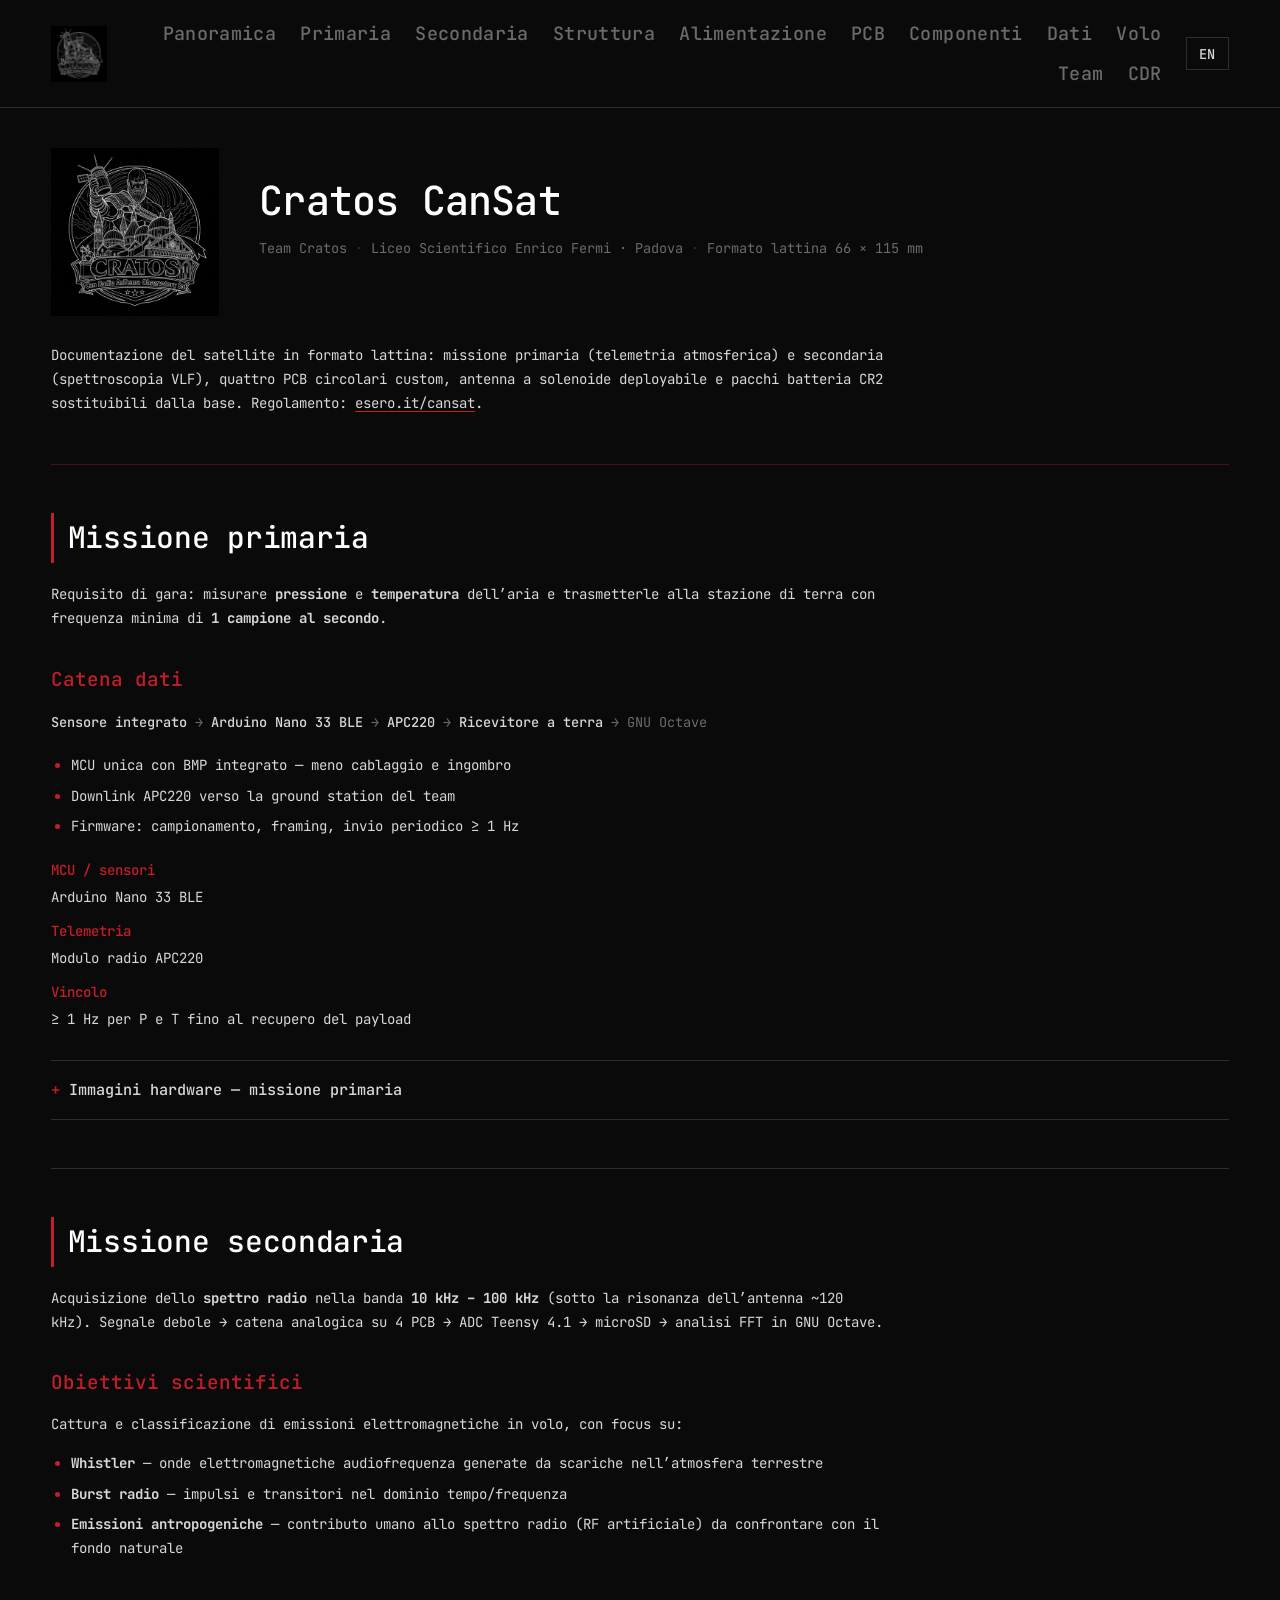
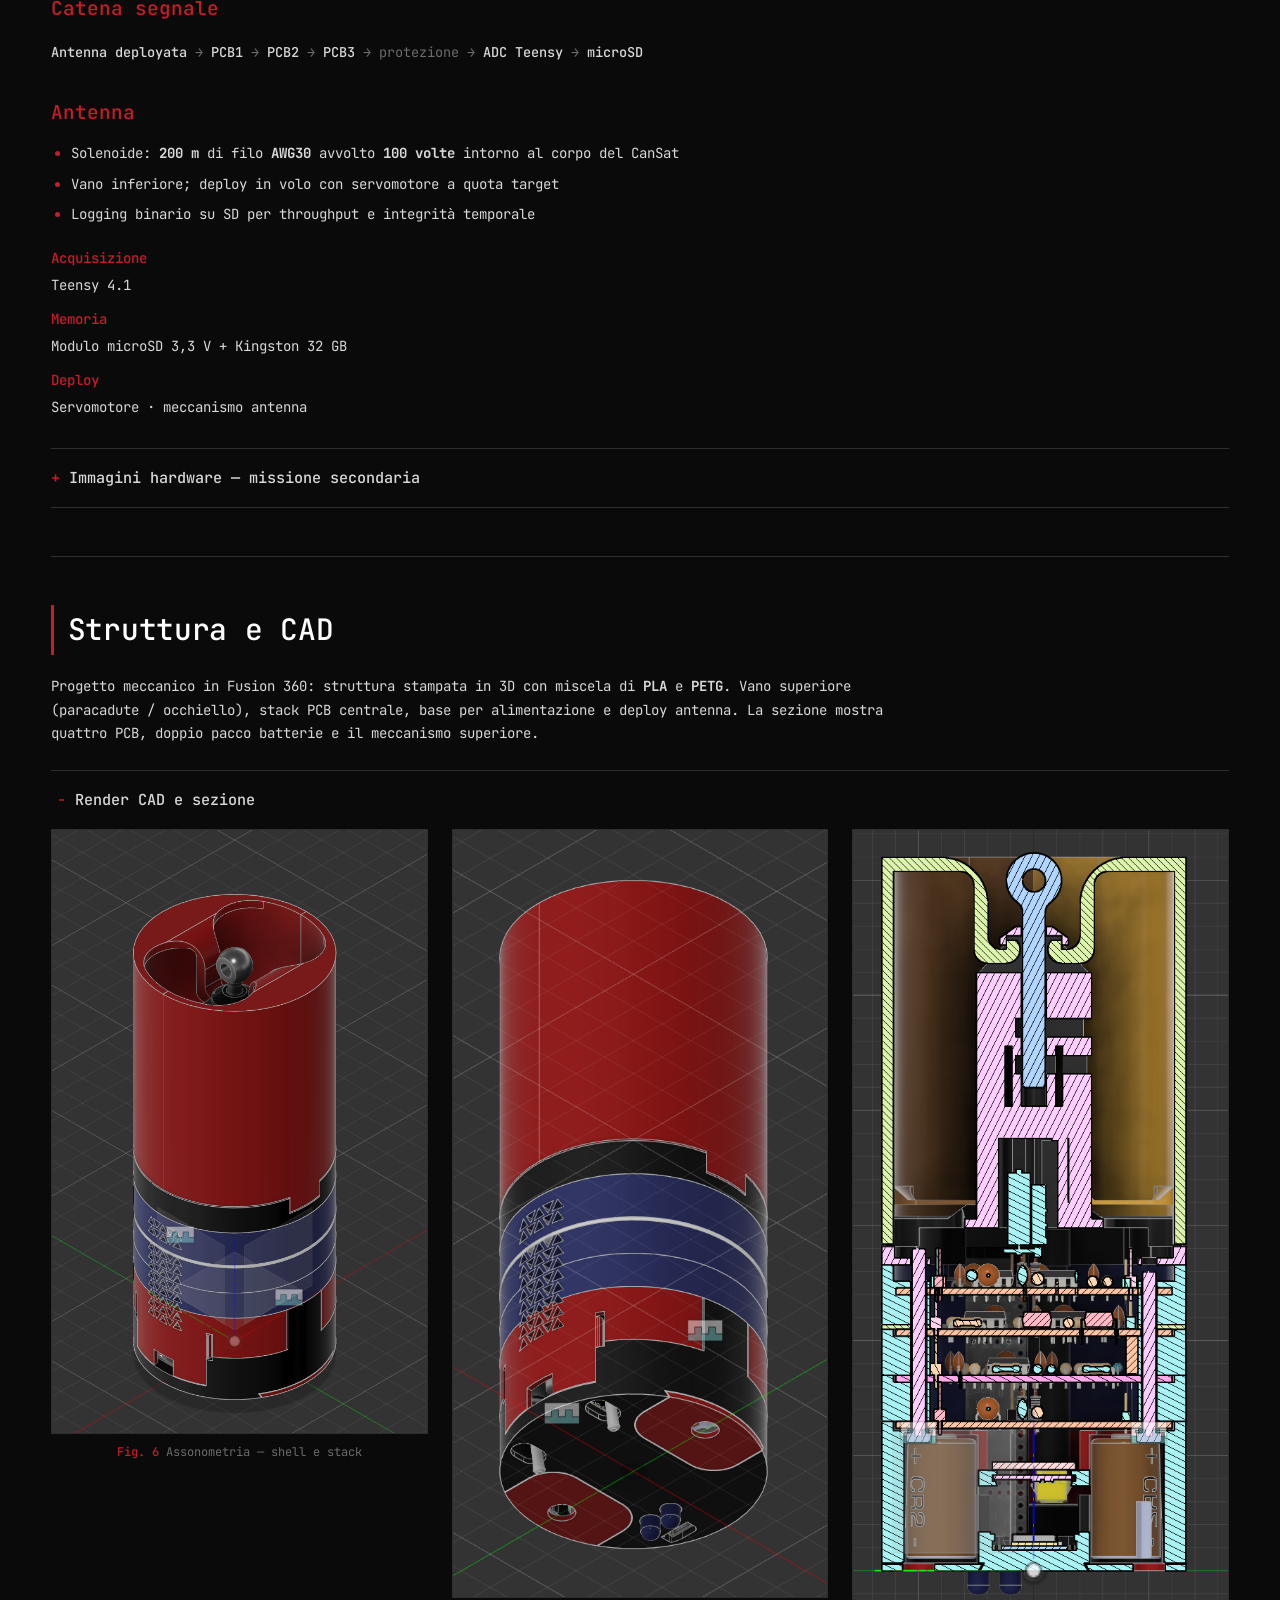
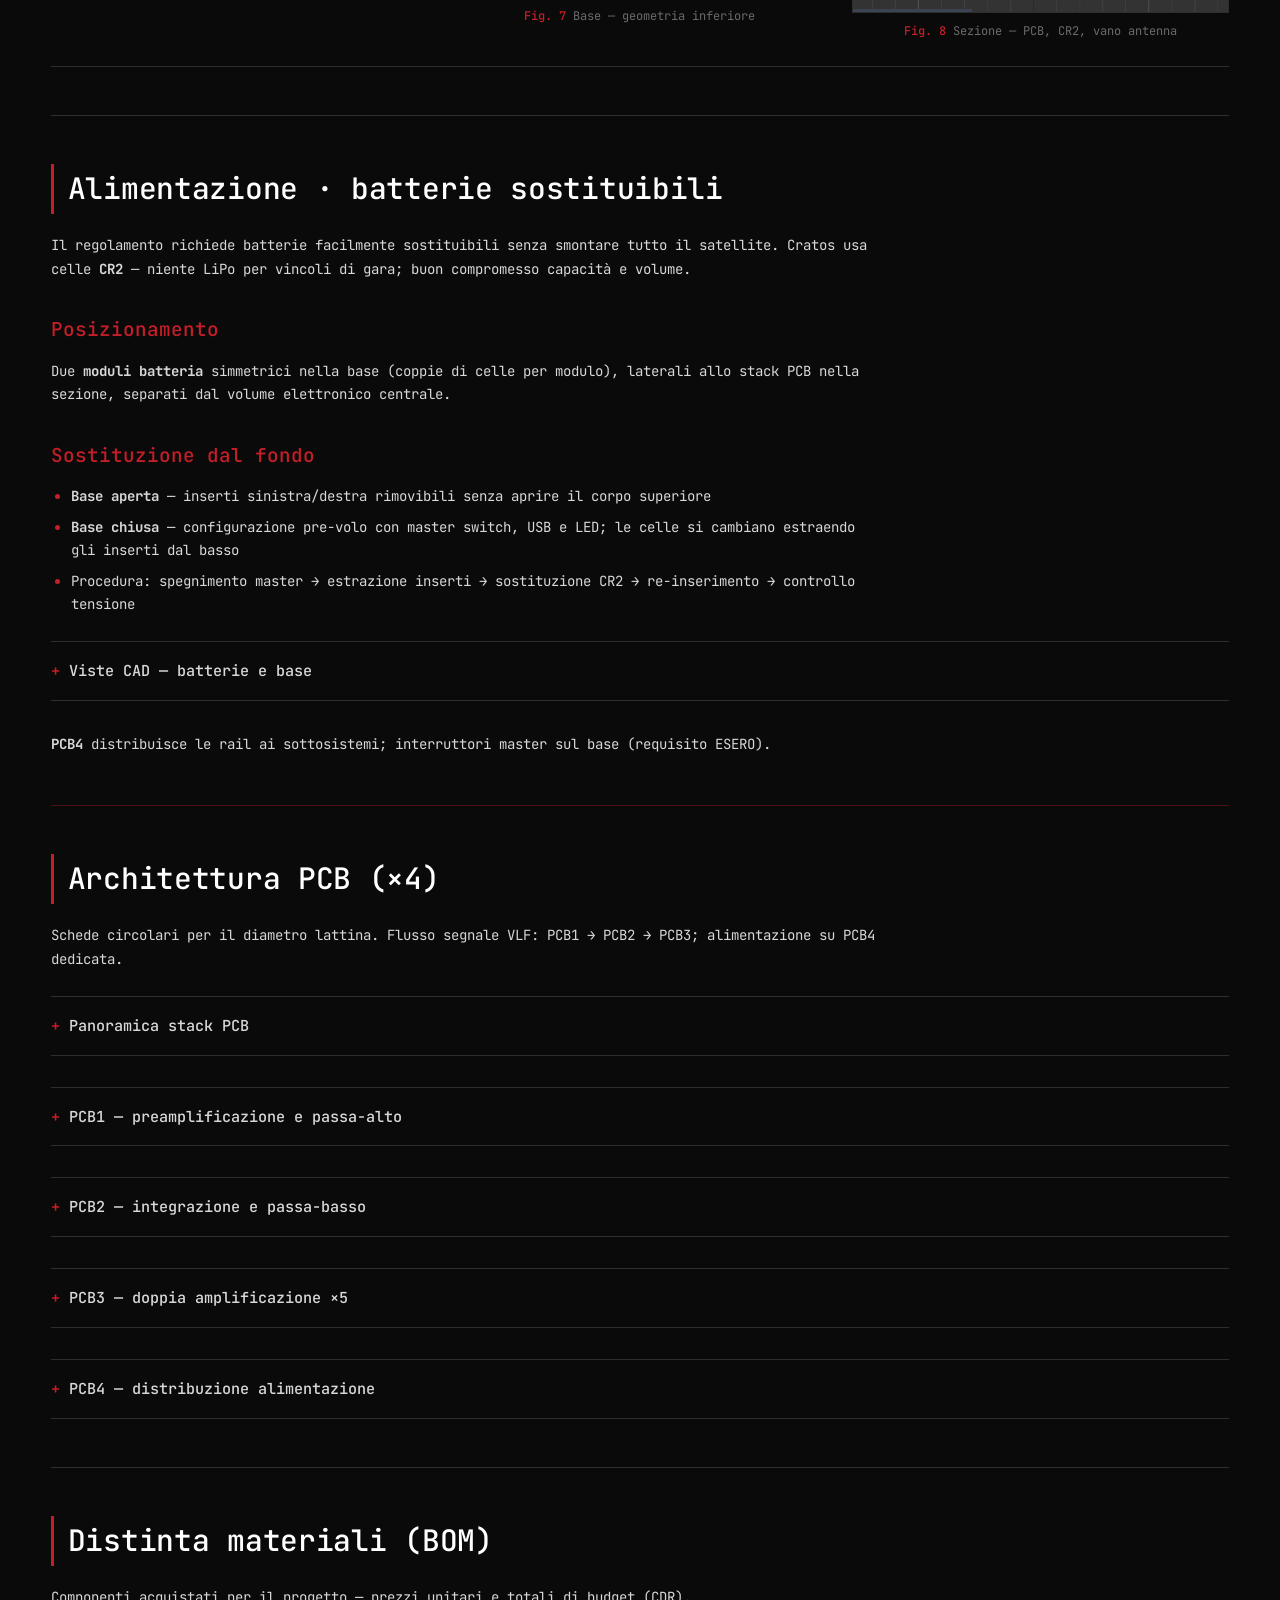
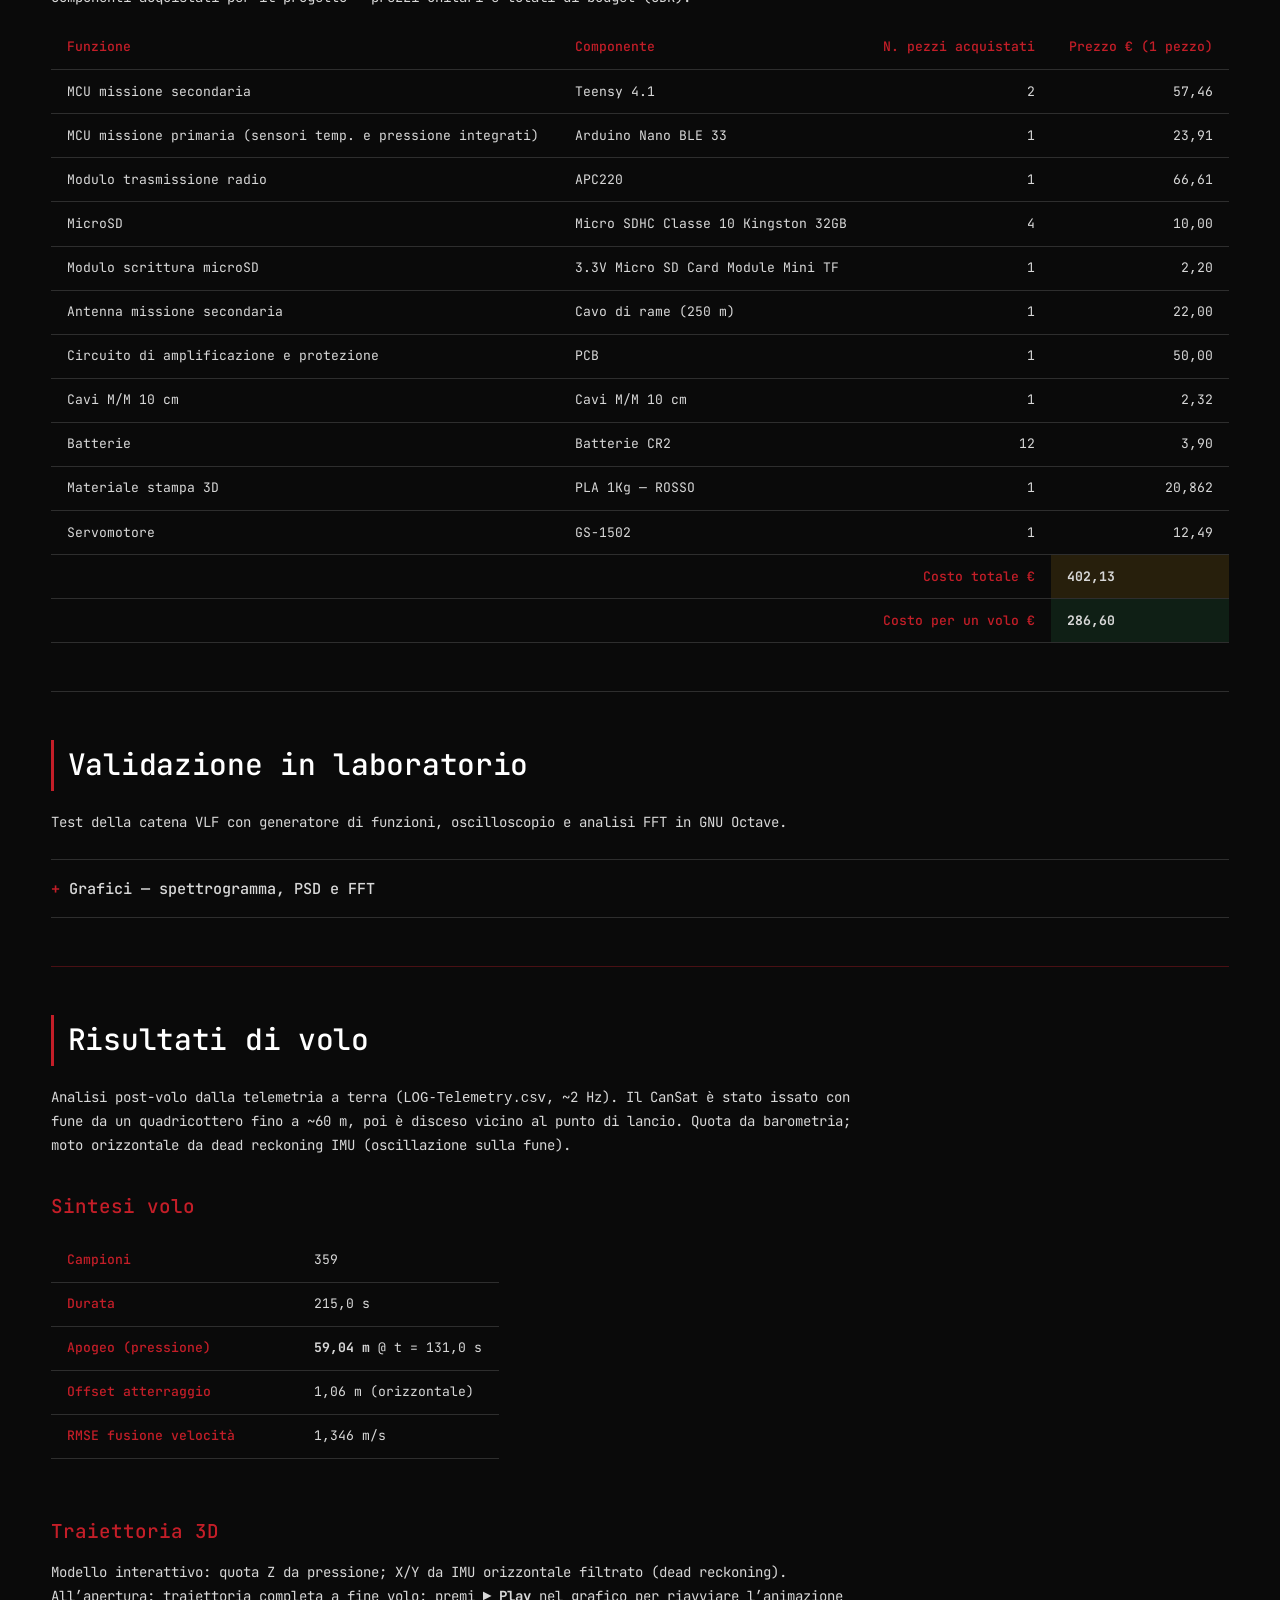
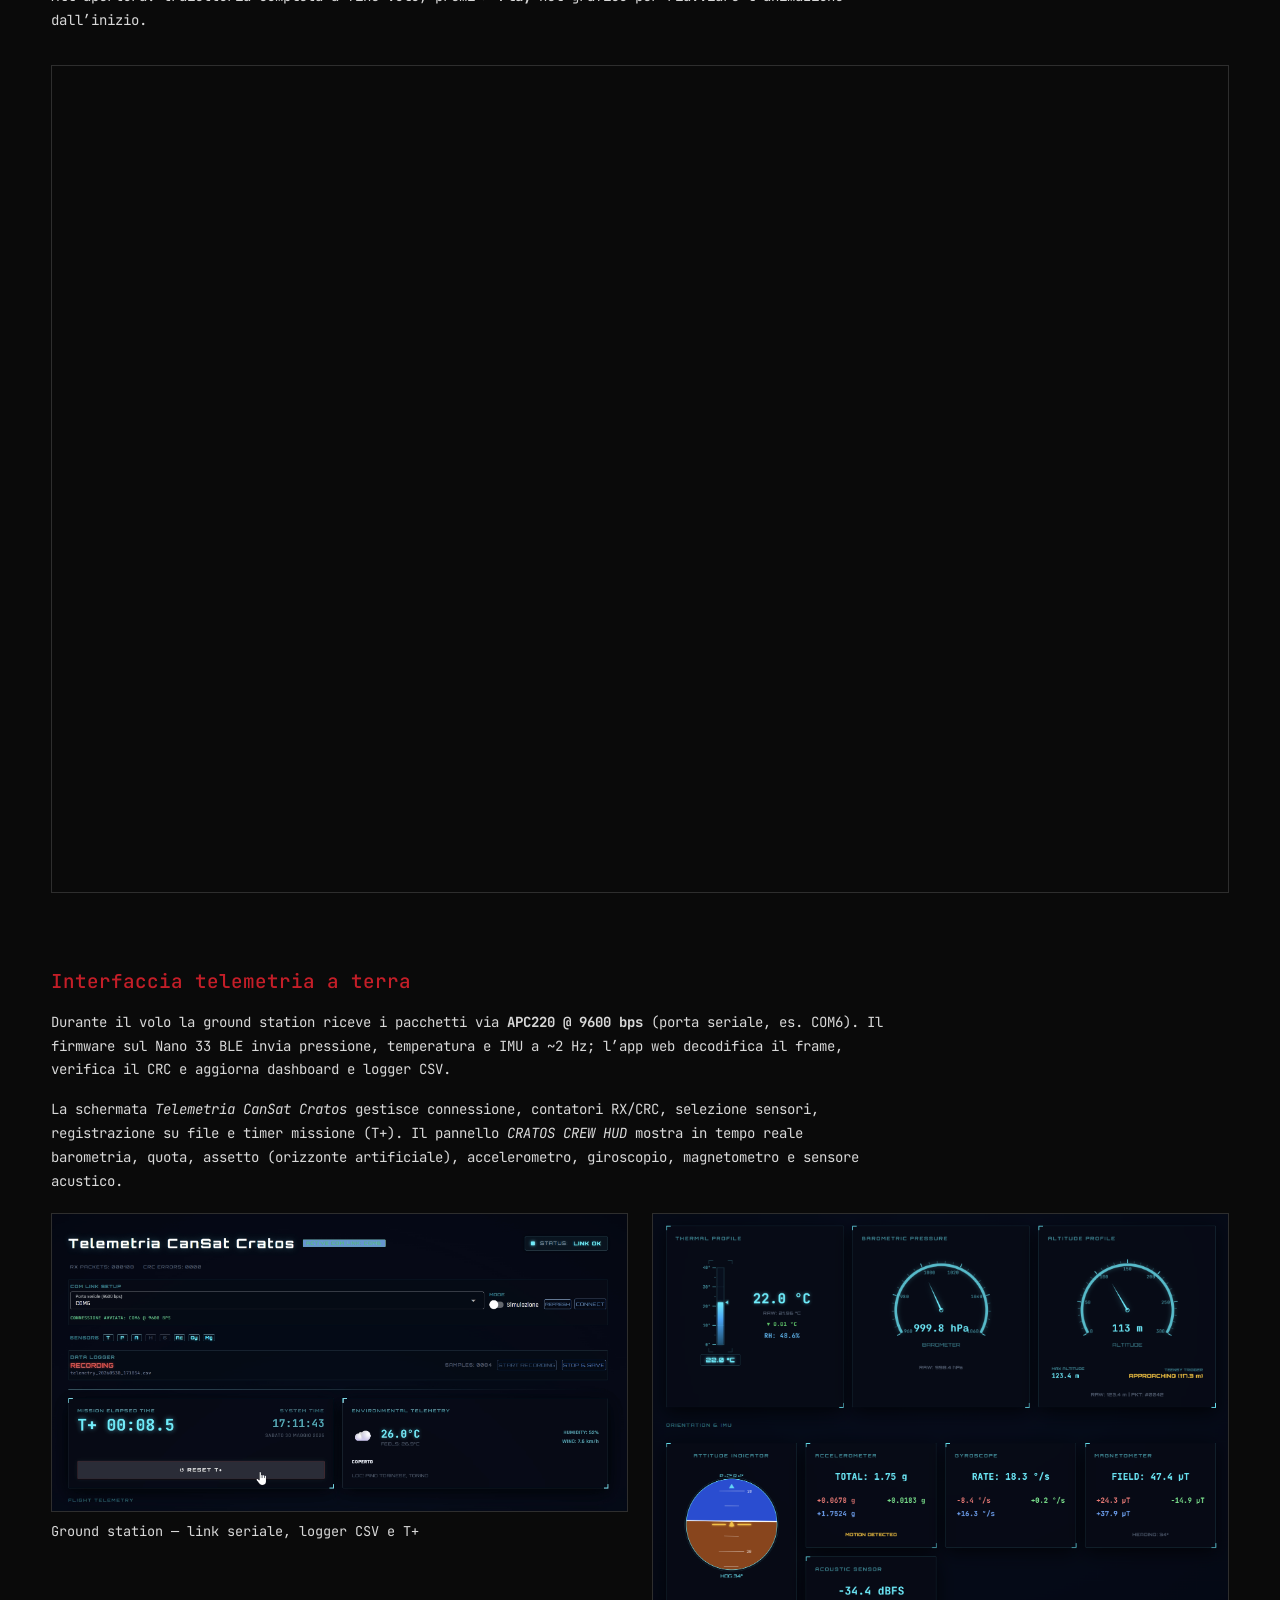
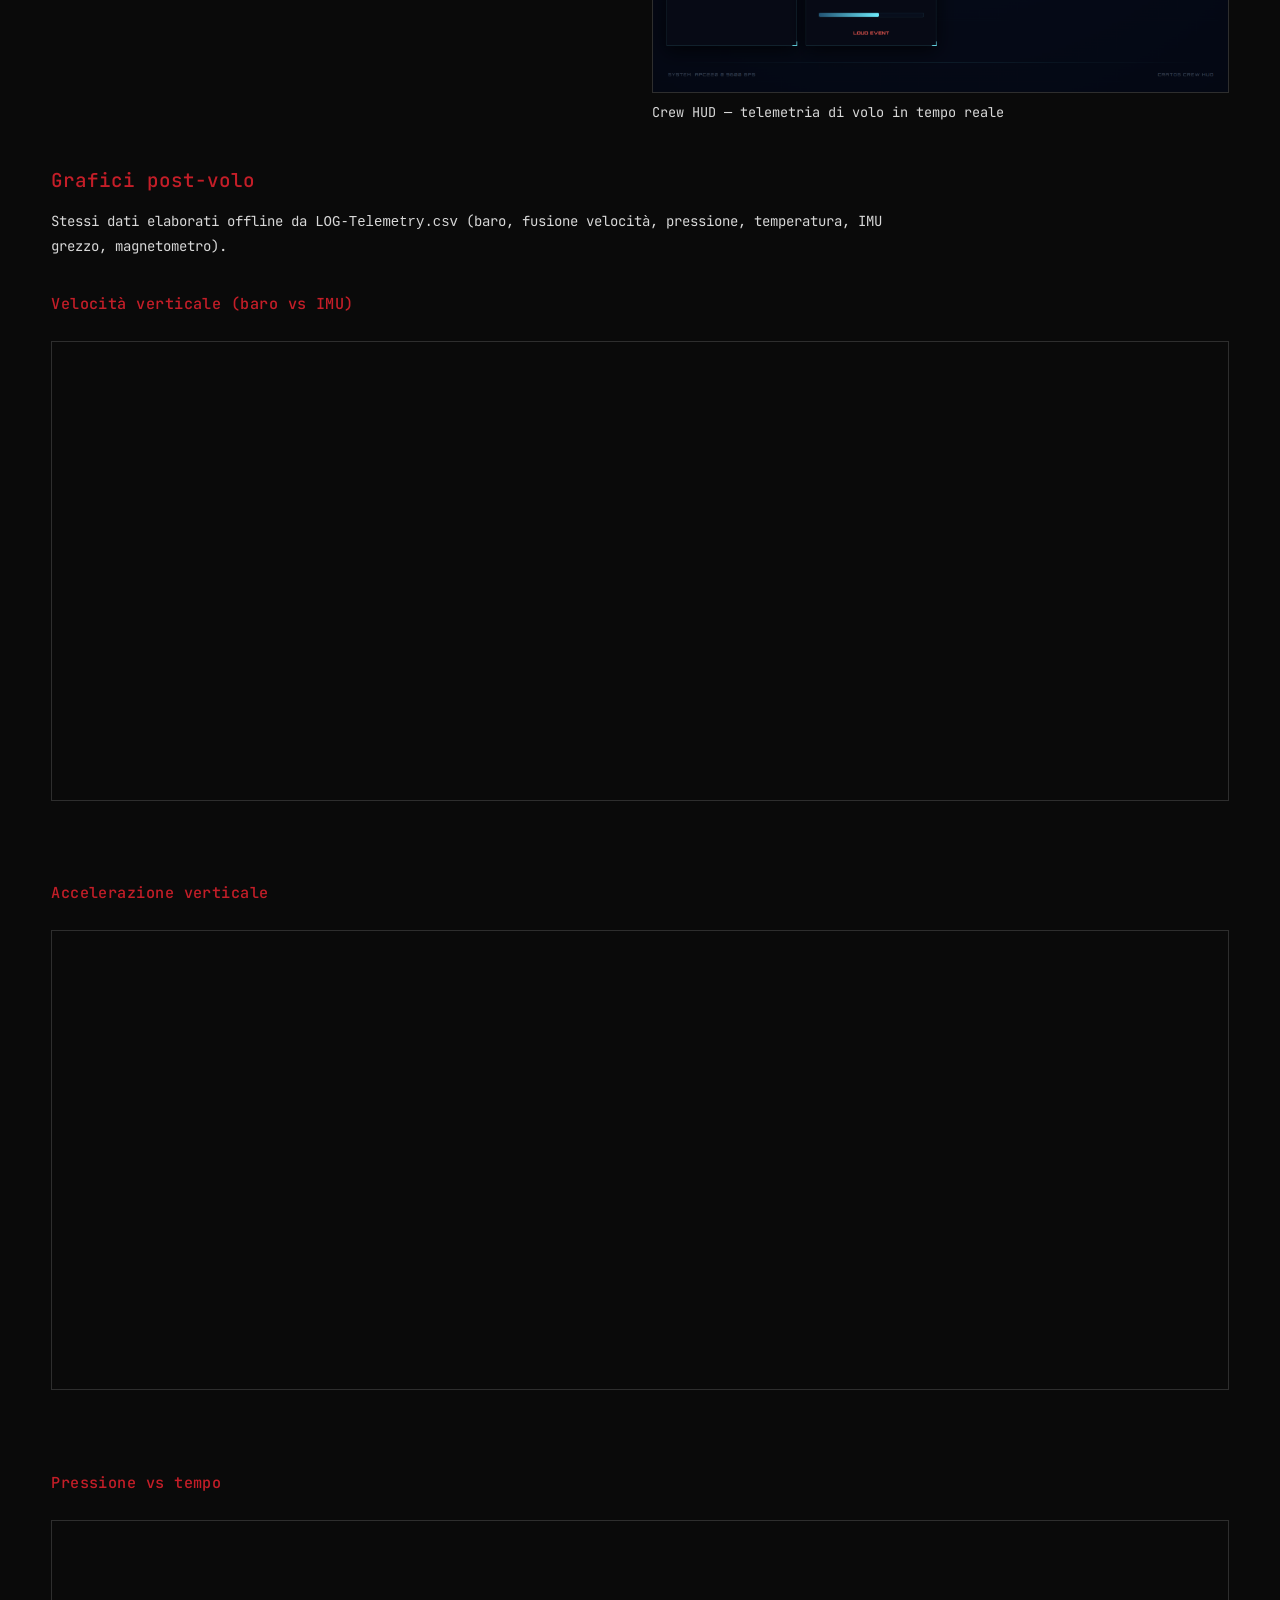
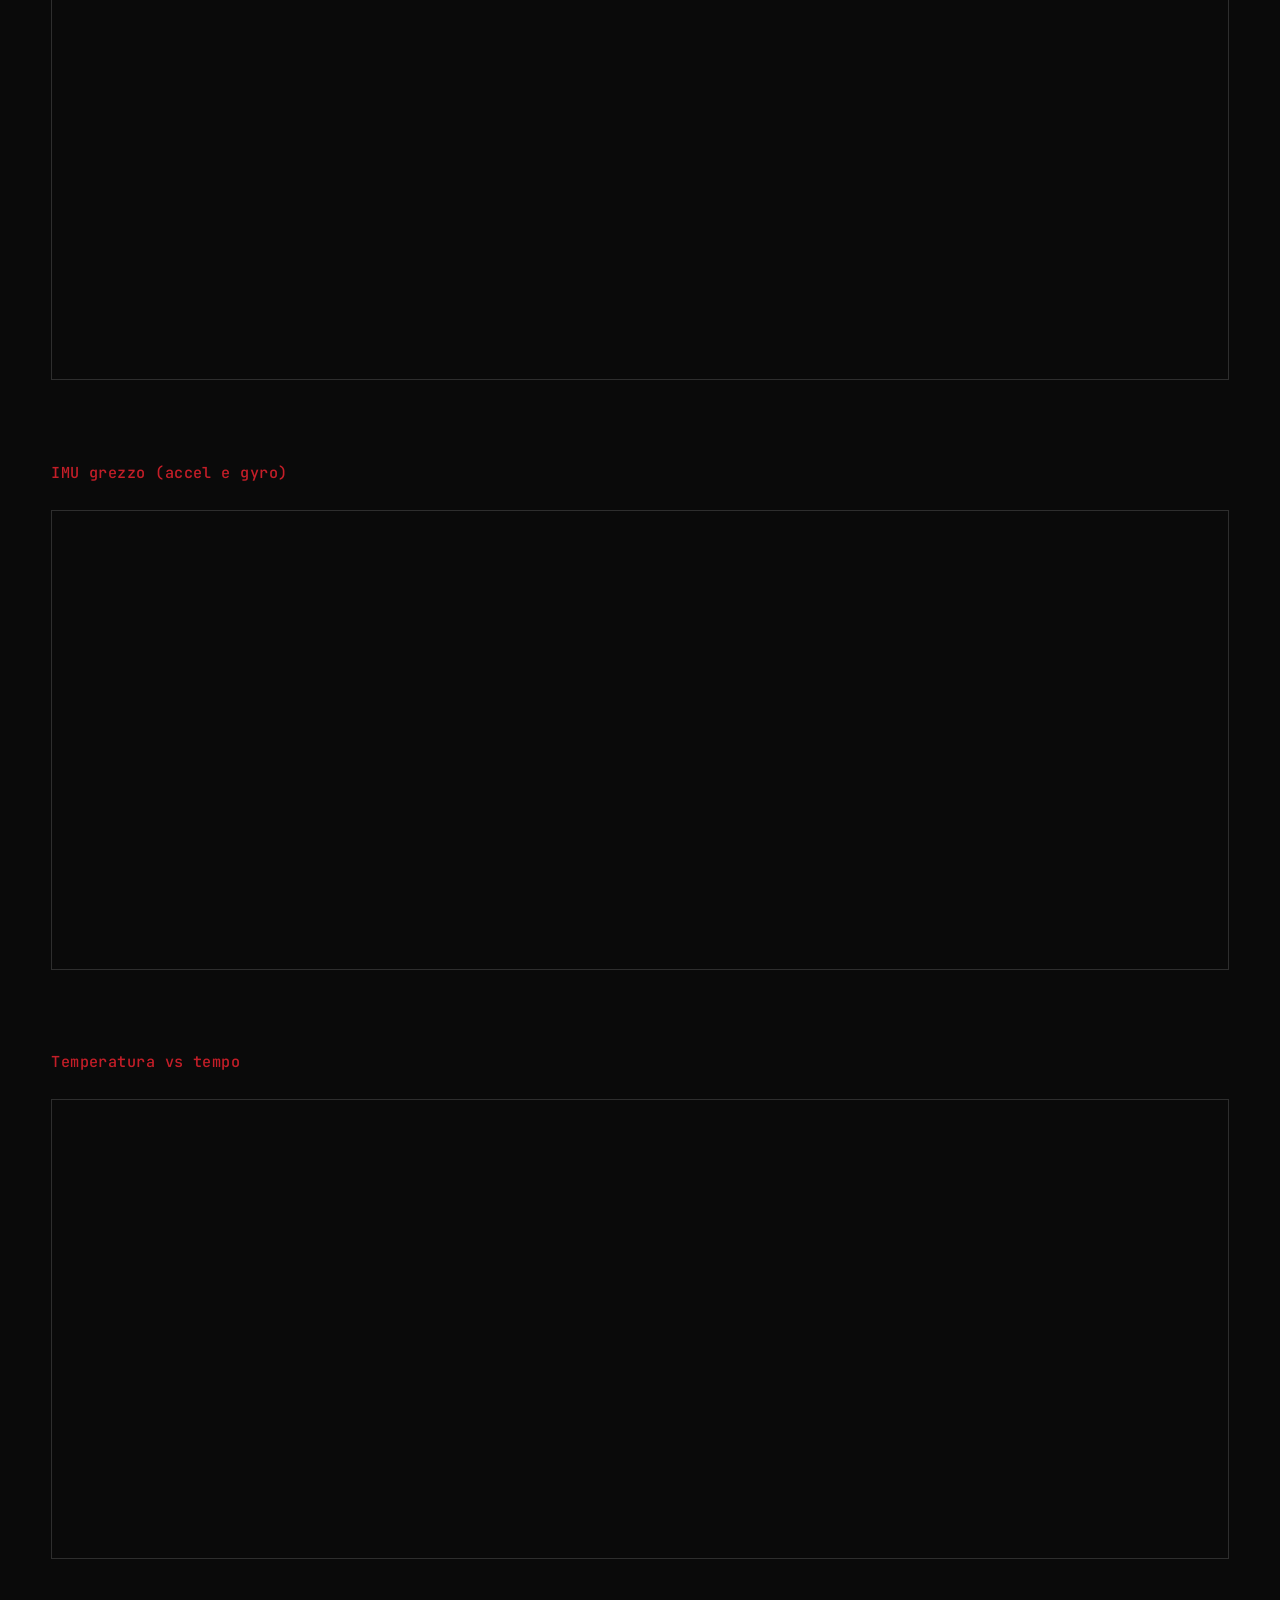
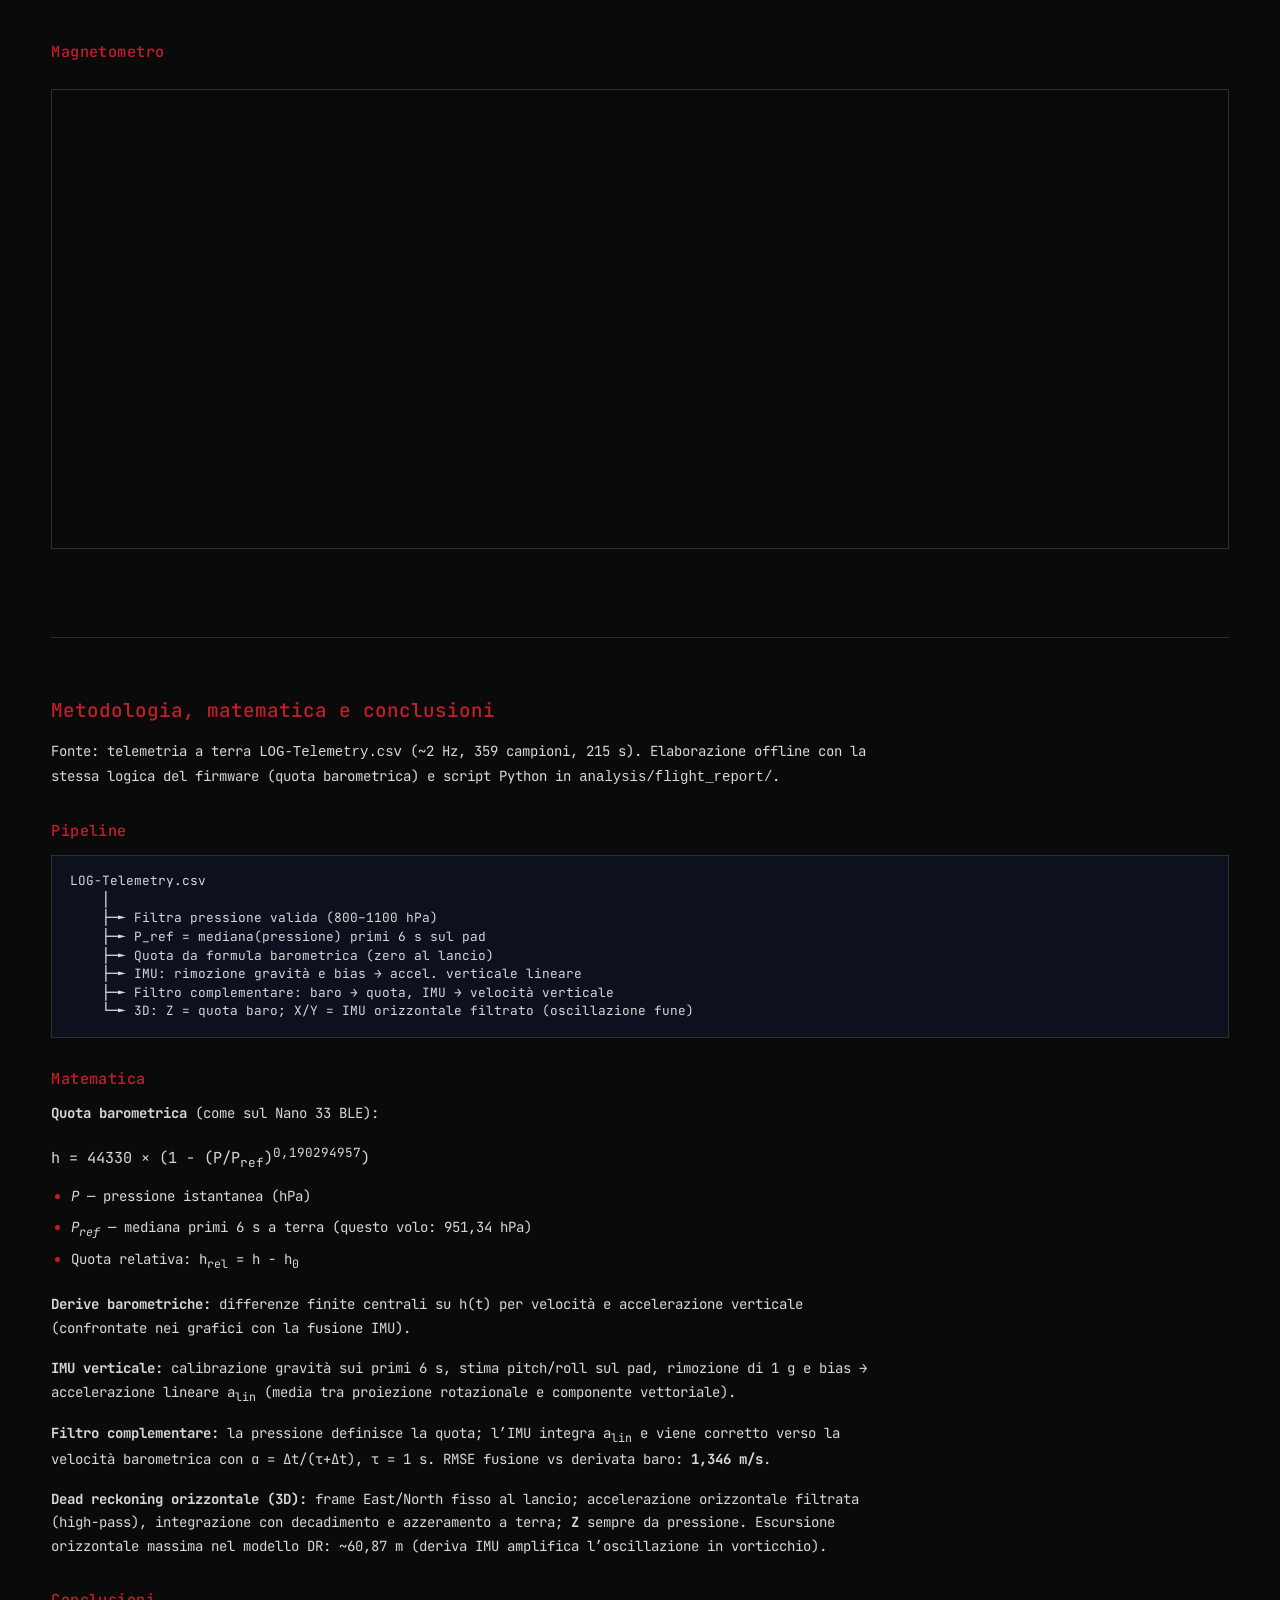
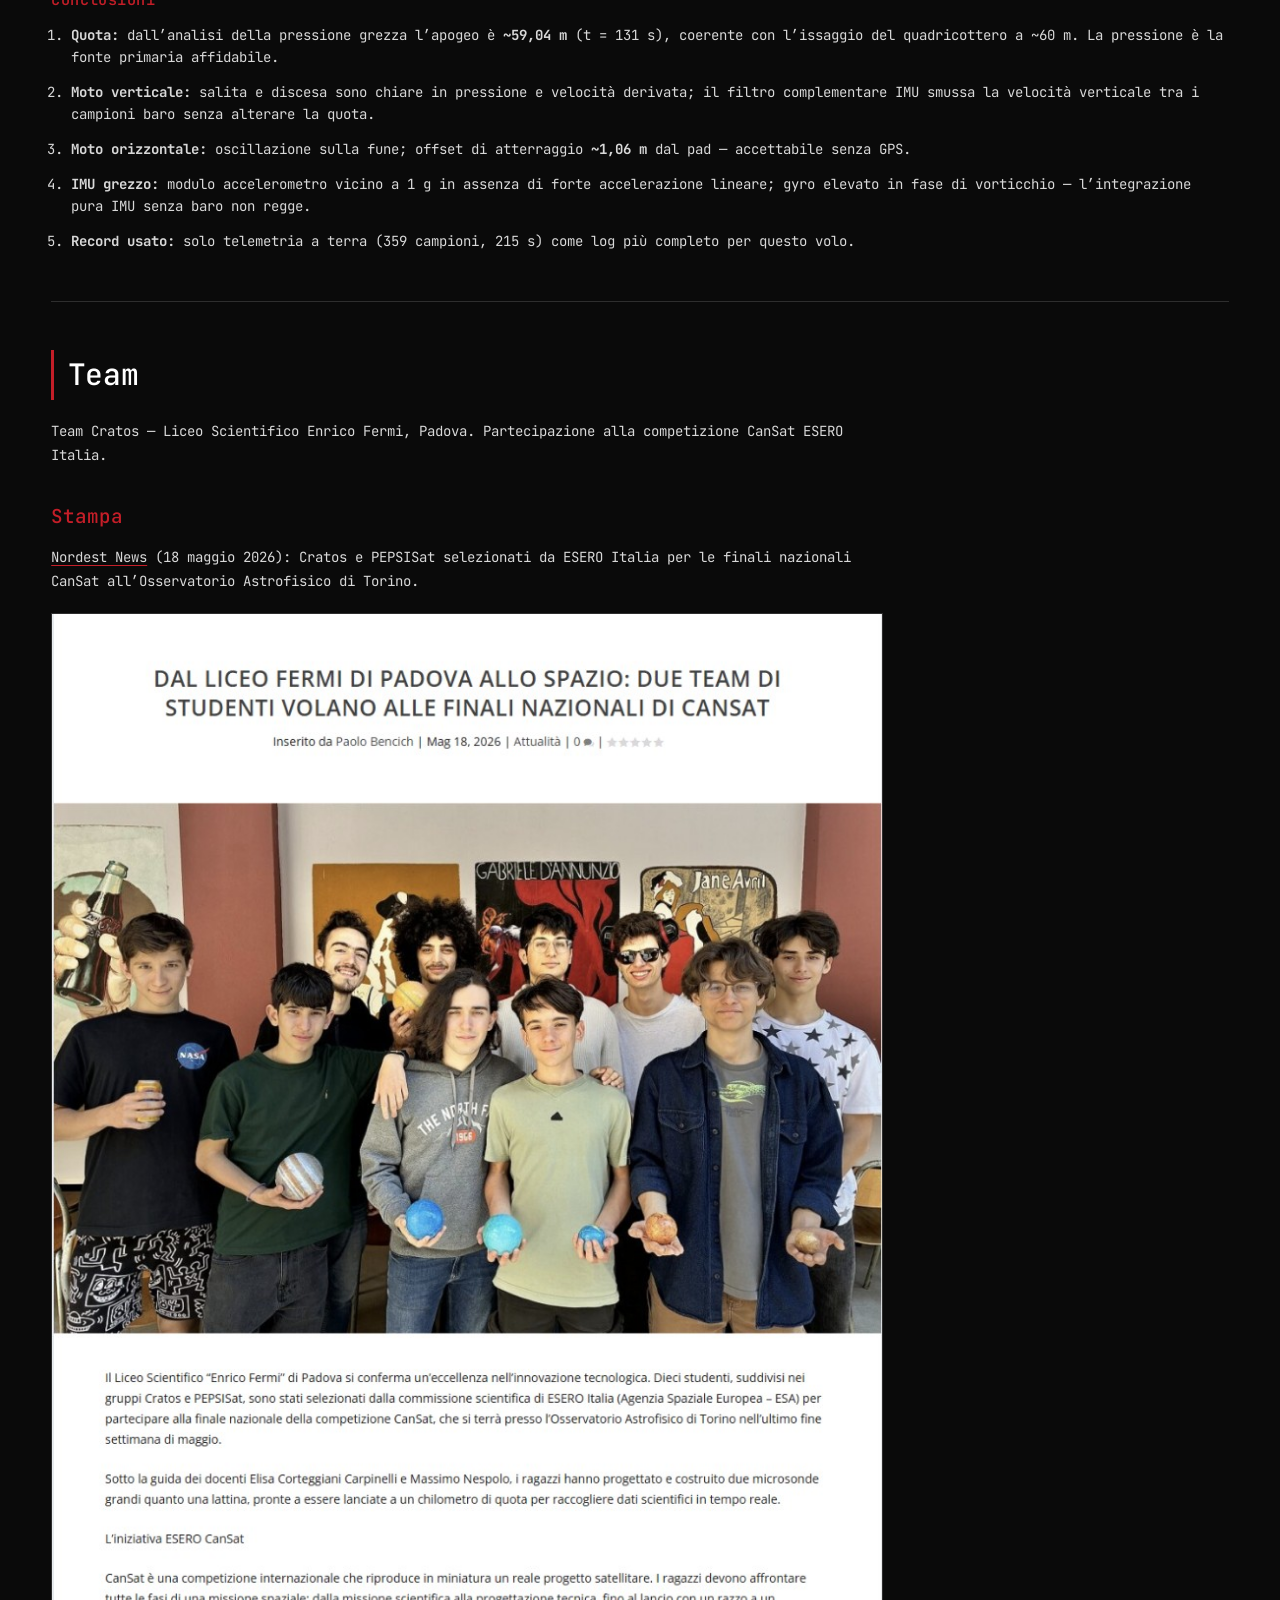
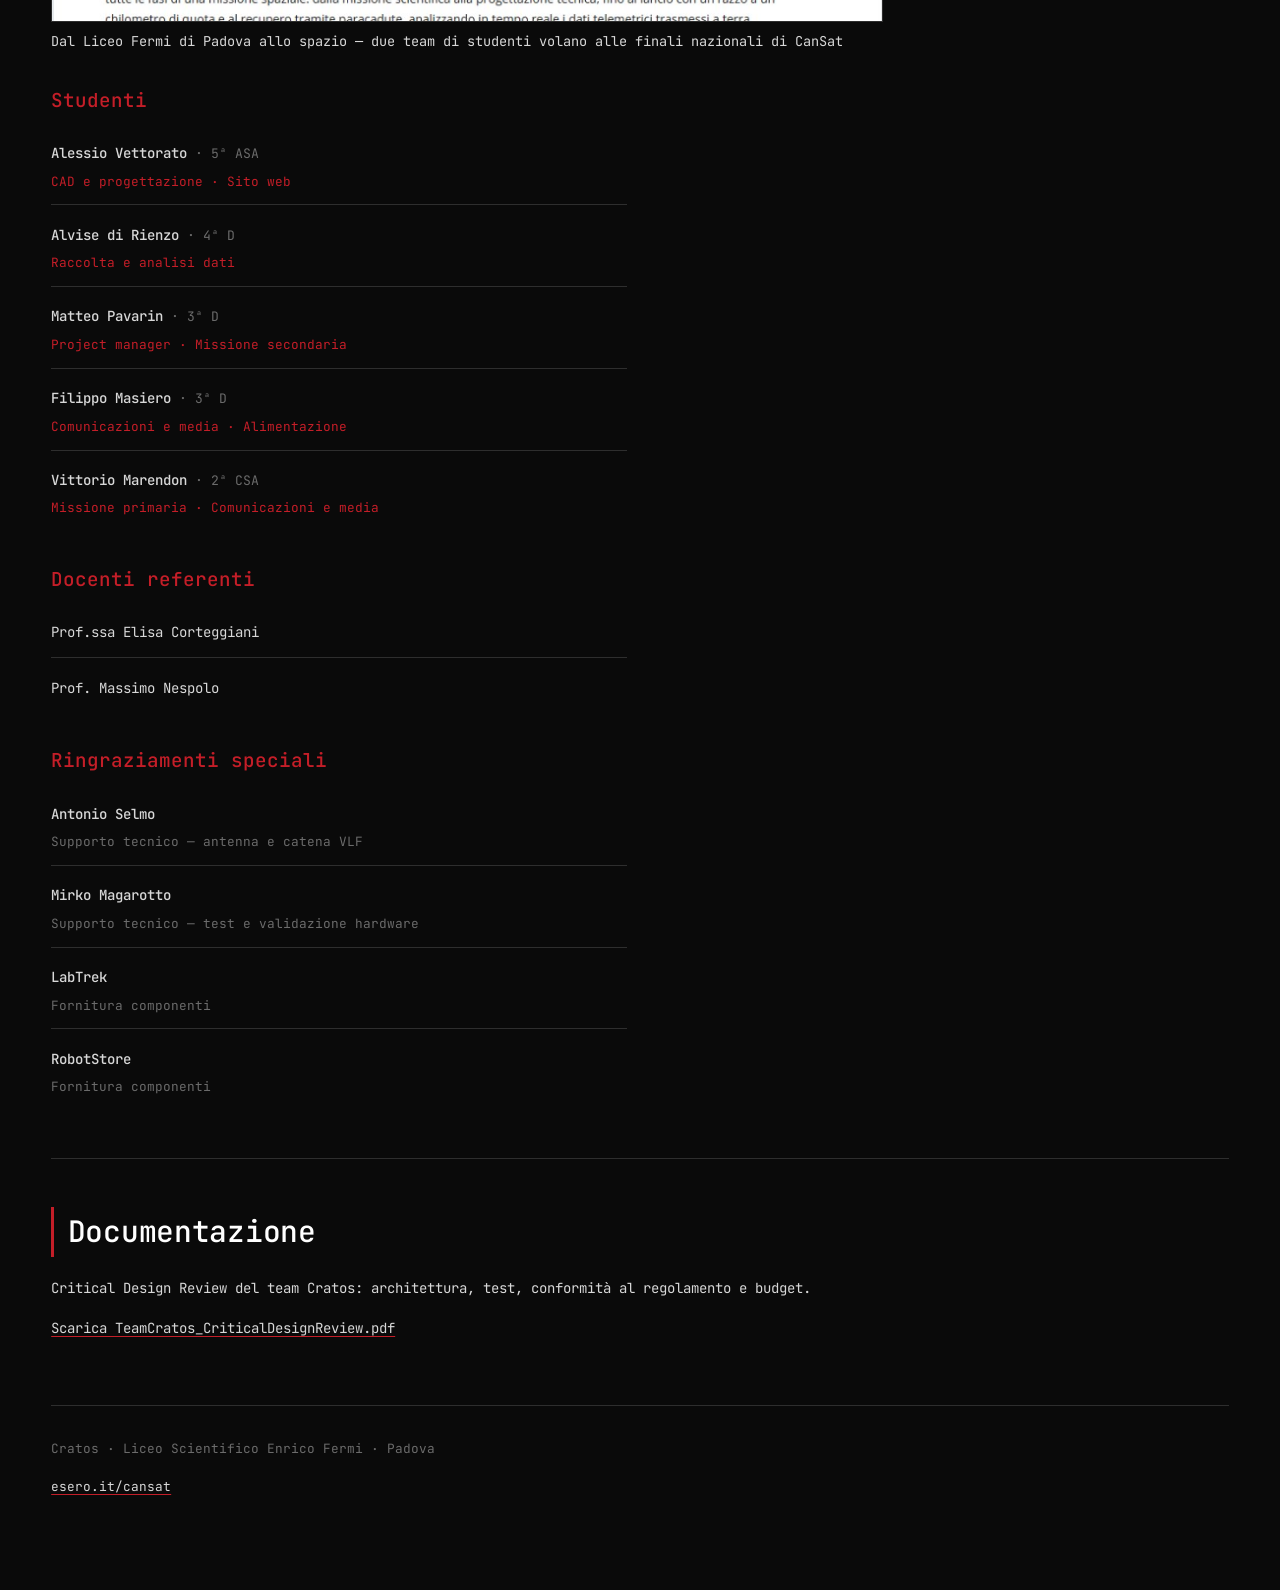
==== index.html @ a7ed5521 "Fix magnetometer chart: sort LOG-Telemetry by time before plotting. Co-authored-by: Cursor <cursorag" ====
<!DOCTYPE html>
<html lang="it">
  <head>
    <meta charset="UTF-8" />
    <meta name="viewport" content="width=device-width, initial-scale=1.0" />
    <meta
      name="description"
      content="Team Cratos — CanSat ESERO Italia. Telemetria pressione e temperatura, missione VLF con quattro PCB custom."
      data-i18n-meta="meta.description"
    />
    <title>Cratos CanSat</title>
    <link rel="preconnect" href="https://fonts.googleapis.com" />
    <link rel="preconnect" href="https://fonts.gstatic.com" crossorigin />
    <link
      href="https://fonts.googleapis.com/css2?family=JetBrains+Mono:wght@400;500&display=swap"
      rel="stylesheet"
    />
    <link rel="stylesheet" href="css/style.css" />
  </head>
  <body>
    <a class="skip" href="#doc" data-i18n="skip">Vai al contenuto</a>

    <header class="top">
      <a class="top__brand" href="#overview" data-i18n-aria="brand.aria" aria-label="Cratos — panoramica">
        <img src="assets/images/logo.png" alt="" width="80" height="80" />
      </a>
      <nav aria-label="Sezioni" data-i18n-aria="nav.aria">
        <a href="#overview" data-i18n="nav.overview">Panoramica</a>
        <a href="#primaria" data-i18n="nav.primary">Primaria</a>
        <a href="#secondaria" data-i18n="nav.secondary">Secondaria</a>
        <a href="#struttura" data-i18n="nav.structure">Struttura</a>
        <a href="#alimentazione" data-i18n="nav.power">Alimentazione</a>
        <a href="#pcb" data-i18n="nav.pcb">PCB</a>
        <a href="#componenti" data-i18n="nav.components">Componenti</a>
        <a href="#dati" data-i18n="nav.data">Dati</a>
        <a href="#volo" data-i18n="nav.flight">Volo</a>
        <a href="#team" data-i18n="nav.team">Team</a>
        <a href="#cdr" data-i18n="nav.cdr">CDR</a>
      </nav>
      <button type="button" class="lang-toggle" id="lang-toggle" aria-label="Switch to English">
        EN
      </button>
    </header>

    <article class="doc" id="doc">
      <header class="intro" id="overview">
        <div class="intro__hero">
          <img
            class="intro__logo"
            src="assets/images/logo.png"
            alt="Cratos — Can Radio AnTenna Observatory Sat"
            width="320"
            height="320"
          />
          <div class="intro__titles">
            <h1>Cratos CanSat</h1>
            <p class="meta text-reveal">
              <span data-i18n="meta.team">Team Cratos</span>
              <span data-i18n="meta.school">Liceo Scientifico Enrico Fermi · Padova</span>
              <span data-i18n="meta.form">Formato lattina 66 × 115 mm</span>
            </p>
          </div>
        </div>
        <p class="text-reveal" data-i18n="intro.body">
          Documentazione del satellite in formato lattina: missione primaria (telemetria
          atmosferica) e secondaria (spettroscopia VLF), quattro PCB circolari custom, antenna a
          solenoide deployabile e pacchi batteria CR2 sostituibili dalla base.
          Regolamento:
          <a href="https://www.esero.it/cansat/">esero.it/cansat</a>.
        </p>
      </header>

      <hr class="divider divider--accent" />

      <section class="section-block reveal" id="primaria">
        <h2 class="text-reveal" data-i18n="primary.title">Missione primaria</h2>
        <p class="text-reveal" data-i18n="primary.p1">
          Requisito di gara: misurare <strong>pressione</strong> e <strong>temperatura</strong>
          dell’aria e trasmetterle alla stazione di terra con frequenza minima di
          <strong>1 campione al secondo</strong>.
        </p>
        <h3 class="text-reveal" data-i18n="primary.h3chain">Catena dati</h3>
        <p class="chain text-reveal" data-i18n="primary.chain">
          <strong>Sensore integrato</strong> → <strong>Arduino Nano 33 BLE</strong> →
          <strong>APC220</strong> → <strong>Ricevitore a terra</strong> → GNU Octave
        </p>
        <ul>
          <li class="text-reveal" data-i18n="primary.li1">MCU unica con BMP integrato — meno cablaggio e ingombro</li>
          <li class="text-reveal" data-i18n="primary.li2">Downlink APC220 verso la ground station del team</li>
          <li class="text-reveal" data-i18n="primary.li3">Firmware: campionamento, framing, invio periodico ≥ 1 Hz</li>
        </ul>
        <dl class="kv">
          <dt class="text-reveal" data-i18n="primary.dt1">MCU / sensori</dt>
          <dd class="text-reveal" data-i18n="primary.dd1">Arduino Nano 33 BLE</dd>
          <dt class="text-reveal" data-i18n="primary.dt2">Telemetria</dt>
          <dd class="text-reveal" data-i18n="primary.dd2">Modulo radio APC220</dd>
          <dt class="text-reveal" data-i18n="primary.dt3">Vincolo</dt>
          <dd class="text-reveal" data-i18n="primary.dd3">≥ 1 Hz per P e T fino al recupero del payload</dd>
        </dl>

        <details class="toggle">
          <summary data-i18n="primary.toggle">Immagini hardware — missione primaria</summary>
          <div class="toggle__body fig-gallery fig-gallery--2">
            <figure class="figure">
              <img
                src="assets/images/arduino-nano-ble.png"
                alt="Arduino Nano 33 BLE"
                loading="lazy"
              />
              <span class="fig-label"><strong>Fig. 1</strong> Arduino Nano 33 BLE</span>
            </figure>
            <figure class="figure">
              <img src="assets/images/apc220.png" alt="Modulo APC220" loading="lazy" />
              <span class="fig-label"><strong>Fig. 2</strong> APC220 · downlink</span>
            </figure>
          </div>
        </details>
      </section>

      <hr class="divider" />

      <section class="section-block reveal" id="secondaria">
        <h2 class="text-reveal" data-i18n="secondary.title">Missione secondaria</h2>
        <p class="text-reveal" data-i18n="secondary.p1">
          Acquisizione dello <strong>spettro radio</strong> nella banda
          <strong>10 kHz – 100 kHz</strong> (sotto la risonanza dell’antenna ~120 kHz). Segnale
          debole → catena analogica su 4 PCB → ADC Teensy 4.1 → microSD → analisi FFT in GNU
          Octave.
        </p>
        <h3 class="text-reveal" data-i18n="secondary.h3science">Obiettivi scientifici</h3>
        <p class="text-reveal" data-i18n="secondary.p2">
          Cattura e classificazione di emissioni elettromagnetiche in volo, con focus su:
        </p>
        <ul>
          <li class="text-reveal" data-i18n="secondary.sci1">
            <strong>Whistler</strong> — onde elettromagnetiche audiofrequenza generate da scariche
            nell’atmosfera terrestre
          </li>
          <li class="text-reveal" data-i18n="secondary.sci2">
            <strong>Burst radio</strong> — impulsi e transitori nel dominio tempo/frequenza
          </li>
          <li class="text-reveal" data-i18n="secondary.sci3">
            <strong>Emissioni antropogeniche</strong> — contributo umano allo spettro radio (RF
            artificiale) da confrontare con il fondo naturale
          </li>
        </ul>
        <h3 class="text-reveal" data-i18n="secondary.h3chain">Catena segnale</h3>
        <p class="chain text-reveal" data-i18n="secondary.chain">
          <strong>Antenna deployata</strong> → <strong>PCB1</strong> → <strong>PCB2</strong> →
          <strong>PCB3</strong> → protezione → <strong>ADC Teensy</strong> → <strong>microSD</strong>
        </p>
        <h3 class="text-reveal" data-i18n="secondary.h3ant">Antenna</h3>
        <ul>
          <li class="text-reveal" data-i18n="secondary.li1">
            Solenoide: <strong>200 m</strong> di filo <strong>AWG30</strong> avvolto
            <strong>100 volte</strong> intorno al corpo del CanSat
          </li>
          <li class="text-reveal" data-i18n="secondary.li2">Vano inferiore; deploy in volo con servomotore a quota target</li>
          <li class="text-reveal" data-i18n="secondary.li3">Logging binario su SD per throughput e integrità temporale</li>
        </ul>
        <dl class="kv">
          <dt class="text-reveal" data-i18n="secondary.dt1">Acquisizione</dt>
          <dd class="text-reveal" data-i18n="secondary.dd1">Teensy 4.1</dd>
          <dt class="text-reveal" data-i18n="secondary.dt2">Memoria</dt>
          <dd class="text-reveal" data-i18n="secondary.dd2">Modulo microSD 3,3 V + Kingston 32 GB</dd>
          <dt class="text-reveal" data-i18n="secondary.dt3">Deploy</dt>
          <dd class="text-reveal" data-i18n="secondary.dd3">Servomotore · meccanismo antenna</dd>
        </dl>

        <details class="toggle">
          <summary data-i18n="secondary.toggle">Immagini hardware — missione secondaria</summary>
          <div class="toggle__body fig-gallery fig-gallery--3">
            <figure class="figure">
              <img src="assets/images/teensy-41.png" alt="Teensy 4.1" loading="lazy" />
              <span class="fig-label"><strong>Fig. 3</strong> Teensy 4.1</span>
            </figure>
            <figure class="figure">
              <img src="assets/images/microsd.png" alt="Modulo microSD" loading="lazy" />
              <span class="fig-label"><strong>Fig. 4</strong> Logging su SD</span>
            </figure>
            <figure class="figure">
              <img src="assets/images/servomotor.png" alt="Servomotore" loading="lazy" />
              <span class="fig-label"><strong>Fig. 5</strong> Attuatore deploy antenna</span>
            </figure>
          </div>
        </details>
      </section>

      <hr class="divider" />

      <section class="section-block reveal" id="struttura">
        <h2 class="text-reveal" data-i18n="structure.title">Struttura e CAD</h2>
        <p class="text-reveal" data-i18n="structure.p1">
          Progetto meccanico in Fusion 360: struttura stampata in 3D con miscela di
          <strong>PLA</strong> e <strong>PETG</strong>. Vano superiore (paracadute / occhiello),
          stack PCB centrale, base per alimentazione e deploy antenna. La sezione mostra quattro
          PCB, doppio pacco batterie e il meccanismo superiore.
        </p>

        <details class="toggle" open>
          <summary data-i18n="structure.toggle">Render CAD e sezione</summary>
          <div class="toggle__body fig-gallery fig-gallery--3">
            <figure class="figure">
              <img src="assets/images/render-1.png" alt="Render CAD assonometrico" loading="lazy" />
              <span class="fig-label"><strong>Fig. 6</strong> Assonometria — shell e stack</span>
            </figure>
            <figure class="figure">
              <img src="assets/images/render-2.png" alt="Render dal basso" loading="lazy" />
              <span class="fig-label"><strong>Fig. 7</strong> Base — geometria inferiore</span>
            </figure>
            <figure class="figure">
              <img src="assets/images/section.png" alt="Sezione CAD" loading="lazy" />
              <span class="fig-label"><strong>Fig. 8</strong> Sezione — PCB, CR2, vano antenna</span>
            </figure>
          </div>
        </details>
      </section>

      <hr class="divider" />

      <section class="section-block reveal" id="alimentazione">
        <h2 class="text-reveal" data-i18n="power.title">Alimentazione · batterie sostituibili</h2>
        <p class="text-reveal" data-i18n="power.p1">
          Il regolamento richiede batterie facilmente sostituibili senza smontare tutto il
          satellite. Cratos usa celle <strong>CR2</strong> — niente LiPo per vincoli di gara;
          buon compromesso capacità e volume.
        </p>
        <h3 class="text-reveal" data-i18n="power.h3pos">Posizionamento</h3>
        <p class="text-reveal" data-i18n="power.p2">
          Due <strong>moduli batteria</strong> simmetrici nella base (coppie di celle per modulo),
          laterali allo stack PCB nella sezione, separati dal volume elettronico centrale.
        </p>
        <h3 class="text-reveal" data-i18n="power.h3swap">Sostituzione dal fondo</h3>
        <ul>
          <li class="text-reveal" data-i18n="power.li1">
            <strong>Base aperta</strong> — inserti sinistra/destra rimovibili senza aprire il corpo
            superiore
          </li>
          <li class="text-reveal" data-i18n="power.li2">
            <strong>Base chiusa</strong> — configurazione pre-volo con master switch, USB e LED; le
            celle si cambiano estraendo gli inserti dal basso
          </li>
          <li class="text-reveal" data-i18n="power.li3">
            Procedura: spegnimento master → estrazione inserti → sostituzione CR2 →
            re-inserimento → controllo tensione
          </li>
        </ul>

        <details class="toggle">
          <summary data-i18n="power.toggle">Viste CAD — batterie e base</summary>
          <div class="toggle__body fig-gallery fig-gallery--3">
            <figure class="figure">
              <img
                src="assets/images/batteries-cad.png"
                alt="CAD batterie nella base"
                loading="lazy"
              />
              <span class="fig-label"><strong>Fig. 9</strong> Vista laterale — pacchi batteria</span>
            </figure>
            <figure class="figure">
              <img
                src="assets/images/bottom-open.png"
                alt="Base aperta"
                loading="lazy"
              />
              <span class="fig-label"><strong>Fig. 10</strong> Base aperta — moduli estraibili</span>
            </figure>
            <figure class="figure">
              <img
                src="assets/images/bottom-closed.png"
                alt="Base chiusa"
                loading="lazy"
              />
              <span class="fig-label"><strong>Fig. 11</strong> Base chiusa — master, USB, LED</span>
            </figure>
          </div>
        </details>
        <p class="text-reveal" data-i18n="power.p3">
          <strong>PCB4</strong> distribuisce le rail ai sottosistemi; interruttori master sul
          base (requisito ESERO).
        </p>
      </section>

      <hr class="divider divider--accent" />

      <section class="section-block reveal" id="pcb">
        <h2 class="text-reveal" data-i18n="pcb.title">Architettura PCB (×4)</h2>
        <p class="text-reveal" data-i18n="pcb.p1">
          Schede circolari per il diametro lattina. Flusso segnale VLF: PCB1 → PCB2 → PCB3;
          alimentazione su PCB4 dedicata.
        </p>

        <details class="toggle">
          <summary data-i18n="pcb.toggle1">Panoramica stack PCB</summary>
          <div class="toggle__body fig-gallery fig-gallery--2">
            <figure class="figure">
              <img src="assets/images/pcb-side.png" alt="Stack PCB vista laterale" loading="lazy" />
              <span class="fig-label"><strong>Fig. 12</strong> Stack — vista laterale</span>
            </figure>
            <figure class="figure">
              <img src="assets/images/pcb-stack.png" alt="Impilamento PCB" loading="lazy" />
              <span class="fig-label"><strong>Fig. 13</strong> Impilamento meccanico</span>
            </figure>
          </div>
        </details>

        <details class="toggle">
          <summary data-i18n="pcb.toggle2">PCB1 — preamplificazione e passa-alto</summary>
          <div class="toggle__body">
            <p class="text-reveal" data-i18n="pcb.p2">
              Primo stadio: guadagno iniziale e passa-alto (ordine 2) sotto 10 kHz. Connettore
              antenna in silkscreen.
            </p>
            <div class="fig-gallery fig-gallery--2">
              <figure class="figure figure--layout">
                <img src="assets/images/pcb-1.png" alt="Layout PCB1" loading="lazy" />
                <span class="fig-label"><strong>Fig. 14a</strong> Layout</span>
              </figure>
              <figure class="figure">
                <img src="assets/images/pcb-1-schematic.png" alt="Schema PCB1" loading="lazy" />
                <span class="fig-label"><strong>Fig. 14b</strong> Schema</span>
              </figure>
            </div>
          </div>
        </details>

        <details class="toggle">
          <summary data-i18n="pcb.toggle3">PCB2 — integrazione e passa-basso</summary>
          <div class="toggle__body">
            <p class="text-reveal" data-i18n="pcb.p3">
              Integratore (×10) e passa-basso ordine 5 fino a 100 kHz — anti-aliasing prima
              dell’ADC.
            </p>
            <div class="fig-gallery fig-gallery--2">
              <figure class="figure figure--layout">
                <img src="assets/images/pcb-2.png" alt="Layout PCB2" loading="lazy" />
                <span class="fig-label"><strong>Fig. 15a</strong> Layout</span>
              </figure>
              <figure class="figure">
                <img src="assets/images/pcb-2-schematic.png" alt="Schema PCB2" loading="lazy" />
                <span class="fig-label"><strong>Fig. 15b</strong> Schema</span>
              </figure>
            </div>
          </div>
        </details>

        <details class="toggle">
          <summary data-i18n="pcb.toggle4">PCB3 — doppia amplificazione ×5</summary>
          <div class="toggle__body">
            <p class="text-reveal" data-i18n="pcb.p4">Due stadi in cascata, 5× ciascuno (25× verso il convertitore).</p>
            <div class="fig-gallery fig-gallery--2">
              <figure class="figure figure--layout">
                <img src="assets/images/pcb-3.jpeg" alt="Layout PCB3" loading="lazy" />
                <span class="fig-label"><strong>Fig. 16a</strong> Layout</span>
              </figure>
              <figure class="figure">
                <img src="assets/images/pcb-3-schematic.png" alt="Schema PCB3" loading="lazy" />
                <span class="fig-label"><strong>Fig. 16b</strong> Schema</span>
              </figure>
            </div>
          </div>
        </details>

        <details class="toggle">
          <summary data-i18n="pcb.toggle5">PCB4 — distribuzione alimentazione</summary>
          <div class="toggle__body">
            <p class="text-reveal" data-i18n="pcb.p5">
              Rail DC per catena analogica, Teensy, Arduino e periferiche. Modulo TEL5-1211;
              master switch sulla base.
            </p>
            <div class="fig-gallery fig-gallery--2">
              <figure class="figure figure--layout">
                <img src="assets/images/pcb-4.png" alt="Layout PCB4" loading="lazy" />
                <span class="fig-label"><strong>Fig. 17a</strong> Layout</span>
              </figure>
              <figure class="figure">
                <img src="assets/images/pcb-4-schematic.png" alt="Schema PCB4" loading="lazy" />
                <span class="fig-label"><strong>Fig. 17b</strong> Schema</span>
              </figure>
            </div>
            <p class="placeholder text-reveal" data-i18n="pcb.placeholder">
              <strong>In arrivo:</strong> caratterizzazione da banco, curve di efficienza e note
              di integrazione per PCB4.
            </p>
          </div>
        </details>
      </section>

      <hr class="divider" />

      <section class="section-block reveal" id="componenti">
        <h2 class="text-reveal" data-i18n="components.title">Distinta materiali (BOM)</h2>
        <p class="text-reveal" data-i18n="components.p1">
          Componenti acquistati per il progetto — prezzi unitari e totali di budget (CDR).
        </p>
        <div class="table-wrap">
          <table class="bom-table">
            <thead>
              <tr>
                <th data-i18n="components.th1">Funzione</th>
                <th data-i18n="components.th2">Componente</th>
                <th data-i18n="components.th3">N. pezzi acquistati</th>
                <th data-i18n="components.th4">Prezzo € (1 pezzo)</th>
              </tr>
            </thead>
            <tbody>
              <tr>
                <td data-i18n="components.r1">MCU missione secondaria</td>
                <td>Teensy 4.1</td>
                <td>2</td>
                <td>57,46</td>
              </tr>
              <tr>
                <td data-i18n="components.r2">
                  MCU missione primaria (sensori temp. e pressione integrati)
                </td>
                <td>Arduino Nano BLE 33</td>
                <td>1</td>
                <td>23,91</td>
              </tr>
              <tr>
                <td data-i18n="components.r3">Modulo trasmissione radio</td>
                <td>APC220</td>
                <td>1</td>
                <td>66,61</td>
              </tr>
              <tr>
                <td data-i18n="components.r4">MicroSD</td>
                <td>Micro SDHC Classe 10 Kingston 32GB</td>
                <td>4</td>
                <td>10,00</td>
              </tr>
              <tr>
                <td data-i18n="components.r5">Modulo scrittura microSD</td>
                <td>3.3V Micro SD Card Module Mini TF</td>
                <td>1</td>
                <td>2,20</td>
              </tr>
              <tr>
                <td data-i18n="components.r6">Antenna missione secondaria</td>
                <td data-i18n="components.r6comp">Cavo di rame (250 m)</td>
                <td>1</td>
                <td>22,00</td>
              </tr>
              <tr>
                <td data-i18n="components.r7">Circuito di amplificazione e protezione</td>
                <td>PCB</td>
                <td>1</td>
                <td>50,00</td>
              </tr>
              <tr>
                <td data-i18n="components.r8">Cavi M/M 10 cm</td>
                <td data-i18n="components.r8comp">Cavi M/M 10 cm</td>
                <td>1</td>
                <td>2,32</td>
              </tr>
              <tr>
                <td data-i18n="components.r9">Batterie</td>
                <td data-i18n="components.r9comp">Batterie CR2</td>
                <td>12</td>
                <td>3,90</td>
              </tr>
              <tr>
                <td data-i18n="components.r10">Materiale stampa 3D</td>
                <td>PLA 1Kg — ROSSO</td>
                <td>1</td>
                <td>20,862</td>
              </tr>
              <tr>
                <td data-i18n="components.r11">Servomotore</td>
                <td>GS-1502</td>
                <td>1</td>
                <td>12,49</td>
              </tr>
            </tbody>
            <tfoot>
              <tr class="bom-total">
                <th colspan="3" data-i18n="components.total">Costo totale €</th>
                <td><strong>402,13</strong></td>
              </tr>
              <tr class="bom-flight">
                <th colspan="3" data-i18n="components.perFlight">Costo per un volo €</th>
                <td><strong>286,60</strong></td>
              </tr>
            </tfoot>
          </table>
        </div>
      </section>

      <hr class="divider" />

      <section class="section-block reveal" id="dati">
        <h2 class="text-reveal" data-i18n="lab.title">Validazione in laboratorio</h2>
        <p class="text-reveal" data-i18n="lab.p1">
          Test della catena VLF con generatore di funzioni, oscilloscopio e analisi FFT in GNU
          Octave.
        </p>
        <details class="toggle">
          <summary data-i18n="lab.toggle">Grafici — spettrogramma, PSD e FFT</summary>
          <div class="toggle__body fig-gallery fig-gallery--3">
            <figure class="figure">
              <img
                src="assets/images/spettrogramma.png"
                alt="Spettrogramma tempo-frequenza"
                loading="lazy"
              />
              <span class="fig-label"><strong>Fig. 18</strong> Analisi tempo-frequenza</span>
            </figure>
            <figure class="figure">
              <img src="assets/images/fourier-psd.png" alt="Densità spettrale di potenza" loading="lazy" />
              <span class="fig-label"><strong>Fig. 19</strong> PSD (dB/Hz)</span>
            </figure>
            <figure class="figure">
              <img
                src="assets/images/fourier-volt.png"
                alt="FFT spettro elettromagnetico — intensità vs frequenza"
                data-i18n-alt="lab.fig20alt"
                loading="lazy"
              />
              <span class="fig-label" data-i18n="lab.fig20"
                ><strong>Fig. 20</strong> FFT — spettro elettromagnetico (V)</span
              >
            </figure>
          </div>
        </details>
      </section>

      <hr class="divider divider--accent" />

      <section class="section-block reveal" id="volo">
        <h2 class="text-reveal" data-i18n="flight.title">Risultati di volo</h2>
        <p class="text-reveal" data-i18n="flight.p1">
          Analisi post-volo dalla telemetria a terra (<code>LOG-Telemetry.csv</code>, ~2 Hz). Il
          CanSat è stato issato con fune da un quadricottero fino a ~60 m, poi è disceso vicino al
          punto di lancio. Quota da barometria; moto orizzontale da dead reckoning IMU (oscillazione
          sulla fune).
        </p>

        <h3 class="text-reveal" data-i18n="flight.h3summary">Sintesi volo</h3>
        <div class="table-wrap">
          <table class="flight-stats">
            <tbody>
              <tr>
                <th data-i18n="flight.stat.samples">Campioni</th>
                <td>359</td>
              </tr>
              <tr>
                <th data-i18n="flight.stat.duration">Durata</th>
                <td>215,0 s</td>
              </tr>
              <tr>
                <th data-i18n="flight.stat.apogee">Apogeo (pressione)</th>
                <td><strong>59,04 m</strong> @ t = 131,0 s</td>
              </tr>
              <tr>
                <th data-i18n="flight.stat.landing">Offset atterraggio</th>
                <td>1,06 m (orizzontale)</td>
              </tr>
              <tr>
                <th data-i18n="flight.stat.rmse">RMSE fusione velocità</th>
                <td>1,346 m/s</td>
              </tr>
            </tbody>
          </table>
        </div>

        <h3 class="text-reveal" data-i18n="flight.h3trajectory">Traiettoria 3D</h3>
        <p class="text-reveal" data-i18n="flight.p2">
          Modello interattivo: quota Z da pressione; X/Y da IMU orizzontale filtrato (dead
          reckoning). All’apertura: traiettoria completa a fine volo; premi
          <strong>▶ Play</strong> nel grafico per riavviare l’animazione dall’inizio.
        </p>
        <iframe
          class="flight-frame flight-frame--3d"
          src="assets/flight/01_3d_trajectory.html"
          title="Traiettoria 3D volo Cratos"
          data-i18n-title="flight.iframeTitle"
          loading="lazy"
        ></iframe>

        <h3 class="text-reveal" data-i18n="flight.h3telemetry">Interfaccia telemetria a terra</h3>
        <p class="text-reveal" data-i18n="flight.p3">
          Durante il volo la ground station riceve i pacchetti via <strong>APC220 @ 9600 bps</strong>
          (porta seriale, es. COM6). Il firmware sul Nano 33 BLE invia pressione, temperatura e IMU a
          ~2 Hz; l’app web decodifica il frame, verifica il CRC e aggiorna dashboard e logger CSV.
        </p>
        <p class="text-reveal" data-i18n="flight.p4">
          La schermata <em>Telemetria CanSat Cratos</em> gestisce connessione, contatori RX/CRC,
          selezione sensori, registrazione su file e timer missione (T+). Il pannello
          <em>CRATOS CREW HUD</em> mostra in tempo reale barometria, quota, assetto (orizzonte
          artificiale), accelerometro, giroscopio, magnetometro e sensore acustico.
        </p>
        <div class="flight-telemetry-gallery">
          <figure class="flight-telemetry-shot">
            <img
              src="assets/flight/telemetry-ground-station.png"
              alt="Dashboard telemetria a terra — connessione seriale, logger e timer missione"
              data-i18n-alt="flight.img1Alt"
              loading="lazy"
              width="1920"
              height="1080"
            />
            <figcaption data-i18n="flight.img1Cap">Ground station — link seriale, logger CSV e T+</figcaption>
          </figure>
          <figure class="flight-telemetry-shot">
            <img
              src="assets/flight/telemetry-hud.png"
              alt="HUD volo — sensori barometrici, IMU e assetto in tempo reale"
              data-i18n-alt="flight.img2Alt"
              loading="lazy"
              width="1920"
              height="1080"
            />
            <figcaption data-i18n="flight.img2Cap">Crew HUD — telemetria di volo in tempo reale</figcaption>
          </figure>
        </div>

        <h3 class="text-reveal" data-i18n="flight.h3charts">Grafici post-volo</h3>
        <p class="text-reveal" data-i18n="flight.p5">
          Stessi dati elaborati offline da <code>LOG-Telemetry.csv</code> (baro, fusione velocità,
          pressione, temperatura, IMU grezzo, magnetometro).
        </p>
        <div class="flight-charts-embed">
          <h4 class="text-reveal" data-i18n="flight.chart1">Velocità verticale (baro vs IMU)</h4>
          <iframe
            class="flight-frame flight-frame--chart"
            src="assets/flight/02_vertical_velocity.html"
            title="Velocità verticale"
            data-i18n-title="flight.chart1Title"
            loading="lazy"
          ></iframe>
          <h4 class="text-reveal" data-i18n="flight.chart2">Accelerazione verticale</h4>
          <iframe
            class="flight-frame flight-frame--chart"
            src="assets/flight/03_vertical_acceleration.html"
            title="Accelerazione verticale"
            data-i18n-title="flight.chart2Title"
            loading="lazy"
          ></iframe>
          <h4 class="text-reveal" data-i18n="flight.chart3">Pressione vs tempo</h4>
          <iframe
            class="flight-frame flight-frame--chart"
            src="assets/flight/04_pressure.html"
            title="Pressione vs tempo"
            data-i18n-title="flight.chart3Title"
            loading="lazy"
          ></iframe>
          <h4 class="text-reveal" data-i18n="flight.chart4">IMU grezzo (accel e gyro)</h4>
          <iframe
            class="flight-frame flight-frame--chart"
            src="assets/flight/05_imu_raw.html"
            title="IMU grezzo"
            data-i18n-title="flight.chart4Title"
            loading="lazy"
          ></iframe>
          <h4 class="text-reveal" data-i18n="flight.chart5">Temperatura vs tempo</h4>
          <iframe
            class="flight-frame flight-frame--chart"
            src="assets/flight/06_temperature.html"
            title="Temperatura vs tempo"
            data-i18n-title="flight.chart5Title"
            loading="lazy"
          ></iframe>
          <h4 class="text-reveal" data-i18n="flight.chart6">Magnetometro</h4>
          <iframe
            class="flight-frame flight-frame--chart"
            src="assets/flight/07_magnetometer.html?v=4"
            title="Magnetometro"
            data-i18n-title="flight.chart6Title"
            loading="lazy"
          ></iframe>
        </div>

        <div class="flight-method reveal">
          <h3 class="text-reveal" data-i18n="flight.h3method">Metodologia, matematica e conclusioni</h3>
          <p class="text-reveal" data-i18n="flight.method.source">
            Fonte: telemetria a terra <code>LOG-Telemetry.csv</code> (~2 Hz, 359 campioni, 215 s).
            Elaborazione offline con la stessa logica del firmware (quota barometrica) e script Python
            in <code>analysis/flight_report/</code>.
          </p>

          <h4 class="text-reveal" data-i18n="flight.method.h4pipeline">Pipeline</h4>
          <pre class="flight-pipeline text-reveal" data-i18n="flight.method.pipeline">LOG-Telemetry.csv
    │
    ├─► Filtra pressione valida (800–1100 hPa)
    ├─► P_ref = mediana(pressione) primi 6 s sul pad
    ├─► Quota da formula barometrica (zero al lancio)
    ├─► IMU: rimozione gravità e bias → accel. verticale lineare
    ├─► Filtro complementare: baro → quota, IMU → velocità verticale
    └─► 3D: Z = quota baro; X/Y = IMU orizzontale filtrato (oscillazione fune)</pre>

          <h4 class="text-reveal" data-i18n="flight.method.h4math">Matematica</h4>

          <p class="text-reveal" data-i18n="flight.method.baroTitle"><strong>Quota barometrica</strong> (come sul Nano 33 BLE):</p>
          <p class="formula text-reveal" data-i18n="flight.method.baroFormula">
            h = 44330 × (1 − (P/P<sub>ref</sub>)<sup>0,190294957</sup>)
          </p>
          <ul class="text-reveal" data-i18n="flight.method.baroList">
            <li><em>P</em> — pressione istantanea (hPa)</li>
            <li><em>P<sub>ref</sub></em> — mediana primi 6 s a terra (questo volo: 951,34 hPa)</li>
            <li>Quota relativa: h<sub>rel</sub> = h − h<sub>0</sub></li>
          </ul>

          <p class="text-reveal" data-i18n="flight.method.deriv">
            <strong>Derive barometriche:</strong> differenze finite centrali su h(t) per velocità e
            accelerazione verticale (confrontate nei grafici con la fusione IMU).
          </p>

          <p class="text-reveal" data-i18n="flight.method.imu">
            <strong>IMU verticale:</strong> calibrazione gravità sui primi 6 s, stima pitch/roll sul
            pad, rimozione di 1 g e bias → accelerazione lineare a<sub>lin</sub> (media tra
            proiezione rotazionale e componente vettoriale).
          </p>

          <p class="text-reveal" data-i18n="flight.method.filter">
            <strong>Filtro complementare:</strong> la pressione definisce la quota; l’IMU integra
            a<sub>lin</sub> e viene corretto verso la velocità barometrica con
            α = Δt/(τ+Δt), τ = 1 s. RMSE fusione vs derivata baro: <strong>1,346 m/s</strong>.
          </p>

          <p class="text-reveal" data-i18n="flight.method.dr">
            <strong>Dead reckoning orizzontale (3D):</strong> frame East/North fisso al lancio;
            accelerazione orizzontale filtrata (high-pass), integrazione con decadimento e azzeramento
            a terra; <strong>Z</strong> sempre da pressione. Escursione orizzontale massima nel
            modello DR: ~60,87 m (deriva IMU amplifica l’oscillazione in vorticchio).
          </p>

          <h4 class="text-reveal" data-i18n="flight.method.h4conclusions">Conclusioni</h4>
          <ol class="flight-conclusions text-reveal" data-i18n="flight.method.conclusions">
            <li>
              <strong>Quota:</strong> dall’analisi della pressione grezza l’apogeo è
              <strong>~59,04 m</strong> (t = 131 s), coerente con l’issaggio del quadricottero a
              ~60 m. La pressione è la fonte primaria affidabile.
            </li>
            <li>
              <strong>Moto verticale:</strong> salita e discesa sono chiare in pressione e velocità
              derivata; il filtro complementare IMU smussa la velocità verticale tra i campioni baro
              senza alterare la quota.
            </li>
            <li>
              <strong>Moto orizzontale:</strong> oscillazione sulla fune; offset di atterraggio
              <strong>~1,06 m</strong> dal pad — accettabile senza GPS.
            </li>
            <li>
              <strong>IMU grezzo:</strong> modulo accelerometro vicino a 1 g in assenza di forte
              accelerazione lineare; gyro elevato in fase di vorticchio — l’integrazione pura IMU
              senza baro non regge.
            </li>
            <li>
              <strong>Record usato:</strong> solo telemetria a terra (359 campioni, 215 s) come log
              più completo per questo volo.
            </li>
          </ol>
        </div>
      </section>

      <hr class="divider" />

      <section class="section-block reveal" id="team">
        <h2 class="text-reveal" data-i18n="team.title">Team</h2>
        <p class="text-reveal" data-i18n="team.p1">
          Team Cratos — Liceo Scientifico Enrico Fermi, Padova. Partecipazione alla competizione
          CanSat ESERO Italia.
        </p>

        <h3 class="text-reveal" data-i18n="team.h3press">Stampa</h3>
        <p class="text-reveal" data-i18n="team.press.p1">
          <a
            href="https://www.nordestnews.it/2026/05/18/dal-liceo-fermi-di-padova-allo-spazio-due-team-di-studenti-volano-alle-finali-nazionali-di-cansat/"
            target="_blank"
            rel="noopener noreferrer"
            >Nordest News</a
          >
          (18 maggio 2026): Cratos e PEPSISat selezionati da ESERO Italia per le finali nazionali
          CanSat all’Osservatorio Astrofisico di Torino.
        </p>
        <figure class="press-figure text-reveal">
          <a
            href="https://www.nordestnews.it/2026/05/18/dal-liceo-fermi-di-padova-allo-spazio-due-team-di-studenti-volano-alle-finali-nazionali-di-cansat/"
            target="_blank"
            rel="noopener noreferrer"
          >
            <img
              src="assets/images/nordestnews-cansat-finals.png"
              alt="Articolo Nordest News — team Cratos e PEPSISat alle finali nazionali CanSat"
              data-i18n-alt="team.press.imgAlt"
              loading="lazy"
              width="1200"
              height="800"
            />
          </a>
          <figcaption data-i18n="team.press.caption">
            Dal Liceo Fermi di Padova allo spazio — due team di studenti volano alle finali
            nazionali di CanSat
          </figcaption>
        </figure>

        <h3 class="text-reveal" data-i18n="team.h3students">Studenti</h3>
        <ul class="team-list">
          <li class="text-reveal">
            <span class="team-name">Alessio Vettorato</span>
            <span class="team-meta">5ª ASA</span>
            <span class="team-role" data-i18n="team.role.alessio">CAD e progettazione · Sito web</span>
          </li>
          <li class="text-reveal">
            <span class="team-name">Alvise di Rienzo</span>
            <span class="team-meta">4ª D</span>
            <span class="team-role" data-i18n="team.role.alvise">Raccolta e analisi dati</span>
          </li>
          <li class="text-reveal">
            <span class="team-name">Matteo Pavarin</span>
            <span class="team-meta">3ª D</span>
            <span class="team-role" data-i18n="team.role.matteo">Project manager · Missione secondaria</span>
          </li>
          <li class="text-reveal">
            <span class="team-name">Filippo Masiero</span>
            <span class="team-meta">3ª D</span>
            <span class="team-role" data-i18n="team.role.filippo">Comunicazioni e media · Alimentazione</span>
          </li>
          <li class="text-reveal">
            <span class="team-name">Vittorio Marendon</span>
            <span class="team-meta">2ª CSA</span>
            <span class="team-role" data-i18n="team.role.vittorio">Missione primaria · Comunicazioni e media</span>
          </li>
        </ul>

        <h3 class="text-reveal" data-i18n="team.h3teachers">Docenti referenti</h3>
        <ul class="team-list team-list--teachers">
          <li class="text-reveal">Prof.ssa Elisa Corteggiani</li>
          <li class="text-reveal">Prof. Massimo Nespolo</li>
        </ul>

        <h3 class="text-reveal" data-i18n="team.h3thanks">Ringraziamenti speciali</h3>
        <ul class="team-list team-list--thanks">
          <li class="text-reveal">
            <span class="team-name">Antonio Selmo</span>
            <span class="team-role" data-i18n="team.role.selmo">Supporto tecnico — antenna e catena VLF</span>
          </li>
          <li class="text-reveal">
            <span class="team-name">Mirko Magarotto</span>
            <span class="team-role" data-i18n="team.role.magarotto">Supporto tecnico — test e validazione hardware</span>
          </li>
          <li class="text-reveal">
            <span class="team-name">LabTrek</span>
            <span class="team-role" data-i18n="team.role.labtrek">Fornitura componenti</span>
          </li>
          <li class="text-reveal">
            <span class="team-name">RobotStore</span>
            <span class="team-role" data-i18n="team.role.robotstore">Fornitura componenti</span>
          </li>
        </ul>
      </section>

      <hr class="divider" />

      <section class="section-block reveal" id="cdr">
        <h2 class="text-reveal" data-i18n="cdr.title">Documentazione</h2>
        <p class="text-reveal" data-i18n="cdr.p1">
          Critical Design Review del team Cratos: architettura, test, conformità al regolamento e
          budget.
        </p>
        <p class="text-reveal">
          <a href="assets/docs/TeamCratos_CriticalDesignReview.pdf" download data-i18n="cdr.link"
            >Scarica TeamCratos_CriticalDesignReview.pdf</a
          >
        </p>
      </section>

      <footer class="footer">
        <p>Cratos · Liceo Scientifico Enrico Fermi · Padova</p>
        <p><a href="https://www.esero.it/cansat/">esero.it/cansat</a></p>
      </footer>
    </article>
    <script src="js/i18n.js" defer></script>
    <script src="js/main.js" defer></script>
  </body>
</html>
---- css/style.css ----
/* Cratos — full-width docs, red accent */

:root {
  --bg: #0a0a0a;
  --fg: #d8d8d8;
  --dim: #6b6b6b;
  --red: #c41e28;
  --red-dim: #8a1520;
  --line: #2e2e2e;
  --line-accent: #3d1519;
  --mono: "JetBrains Mono", "Consolas", "Courier New", monospace;
  --pad-x: clamp(1.25rem, 4vw, 3.5rem);
  --img-max: min(100%, 22rem);
  --img-pcb-layout: min(100%, 13rem);
  --ease: cubic-bezier(0.22, 1, 0.36, 1);
}

*,
*::before,
*::after {
  box-sizing: border-box;
}

html {
  scroll-behavior: smooth;
}

body {
  margin: 0;
  font-family: var(--mono);
  font-size: 0.875rem;
  line-height: 1.7;
  color: var(--fg);
  background: var(--bg);
  -webkit-font-smoothing: antialiased;
}

::selection {
  background: var(--red-dim);
  color: #fff;
}

a {
  color: var(--fg);
  text-decoration: underline;
  text-decoration-color: var(--red);
  text-underline-offset: 3px;
}

a:hover {
  color: var(--red);
}

img {
  max-width: 100%;
  height: auto;
  display: block;
}

.skip {
  position: absolute;
  left: -9999px;
}

.skip:focus {
  left: var(--pad-x);
  top: 1rem;
  z-index: 99;
  background: var(--bg);
  padding: 0.5rem;
}

/* —— motion —— */
@media (prefers-reduced-motion: no-preference) {
  .reveal {
    opacity: 0;
    transform: translateY(1.25rem);
    transition:
      opacity 0.65s var(--ease),
      transform 0.65s var(--ease);
  }

  .reveal.is-visible {
    opacity: 1;
    transform: translateY(0);
  }

  .text-reveal {
    opacity: 0;
    transform: translateY(0.65rem);
    transition:
      opacity 0.5s var(--ease),
      transform 0.5s var(--ease);
  }

  .text-reveal.is-visible {
    opacity: 1;
    transform: translateY(0);
  }

  .intro__hero {
    animation: fadeDown 0.85s var(--ease) both;
  }

  .top {
    transition:
      transform 0.4s var(--ease),
      background 0.35s ease,
      border-color 0.35s ease,
      box-shadow 0.35s ease;
  }

  .top.is-scrolled {
    background: rgba(10, 10, 10, 0.92);
    backdrop-filter: blur(10px);
    border-bottom-color: var(--line-accent);
    box-shadow: 0 8px 32px rgba(0, 0, 0, 0.35);
  }

  .intro__logo {
    transition: transform 0.5s var(--ease);
  }

  .intro__hero:hover .intro__logo {
    transform: scale(1.03);
  }

  .top__brand img {
    transition: transform 0.4s var(--ease);
  }

  .top__brand:hover img {
    transform: scale(1.05);
  }

  .top nav a {
    position: relative;
    transition: color 0.25s ease;
  }

  .top nav a::after {
    content: "";
    position: absolute;
    left: 0;
    bottom: -0.2rem;
    width: 0;
    height: 1px;
    background: var(--red);
    transition: width 0.3s var(--ease);
  }

  .top nav a:hover::after {
    width: 100%;
  }

  .toggle summary {
    transition: color 0.25s ease, padding-left 0.3s var(--ease);
  }

  .toggle[open] summary {
    padding-left: 0.35rem;
  }

  .toggle__body {
    animation: fadeIn 0.45s var(--ease) both;
  }

  .figure img {
    transition:
      transform 0.4s var(--ease),
      border-color 0.35s ease,
      box-shadow 0.4s ease;
  }

  .figure:hover img {
    transform: scale(1.02);
    border-color: var(--red-dim);
    box-shadow: 0 12px 40px rgba(196, 30, 40, 0.12);
  }

  .divider--accent {
    transform: scaleX(0.3);
    transform-origin: left;
    transition: transform 0.8s var(--ease);
  }

  .divider--accent.is-visible {
    transform: scaleX(1);
  }
}

@keyframes fadeDown {
  from {
    opacity: 0;
    transform: translateY(-0.75rem);
  }
  to {
    opacity: 1;
    transform: translateY(0);
  }
}

@keyframes fadeIn {
  from {
    opacity: 0;
  }
  to {
    opacity: 1;
  }
}

@media (prefers-reduced-motion: reduce) {
  .reveal,
  .text-reveal {
    opacity: 1;
    transform: none;
    transition: none;
  }

  .top.is-hidden {
    transform: none;
    pointer-events: auto;
  }
}

/* —— header —— */
.top {
  position: sticky;
  top: 0;
  z-index: 50;
  background: var(--bg);
  border-bottom: 1px solid var(--line);
  padding: 1.15rem var(--pad-x);
  display: flex;
  flex-wrap: wrap;
  justify-content: space-between;
  align-items: center;
  gap: 1rem 1.5rem;
}

.top__brand {
  display: flex;
  align-items: center;
  flex-shrink: 0;
  text-decoration: none;
}

.top__brand img {
  height: clamp(2.75rem, 5vw, 3.5rem);
  width: auto;
}

.top nav {
  display: flex;
  flex-wrap: wrap;
  justify-content: flex-end;
  align-items: center;
  gap: 0.5rem 1.5rem;
  font-size: clamp(1rem, 1.6vw, 1.15rem);
  flex: 1;
  min-width: 0;
}

.top nav a {
  color: var(--dim);
  text-decoration: none;
  font-weight: 500;
  letter-spacing: 0.02em;
}

.top nav a:hover {
  color: var(--red);
}

.lang-toggle {
  font-family: var(--mono);
  font-size: 0.85rem;
  font-weight: 500;
  color: var(--fg);
  background: transparent;
  border: 1px solid var(--line);
  padding: 0.4rem 0.75rem;
  cursor: pointer;
  flex-shrink: 0;
  letter-spacing: 0.04em;
}

.lang-toggle:hover {
  color: var(--red);
  border-color: var(--red-dim);
}

.flight-frame {
  width: 100%;
  border: 1px solid var(--line);
  margin: 1rem 0 2rem;
  background: #0a0a0a;
}

.flight-frame--3d {
  height: min(92vh, 920px);
}

.flight-frame--chart {
  height: 460px;
  margin-bottom: 2.5rem;
}

.flight-charts-embed h4 {
  margin: 2rem 0 0.5rem;
  font-size: 0.95rem;
  font-weight: 500;
  color: var(--red);
  letter-spacing: 0.03em;
}

.flight-telemetry-gallery {
  display: grid;
  gap: 1.5rem;
  margin: 1.25rem 0 2.5rem;
}

@media (min-width: 900px) {
  .flight-telemetry-gallery {
    grid-template-columns: 1fr 1fr;
  }
}

.flight-telemetry-shot {
  margin: 0;
}

.flight-telemetry-shot img {
  width: 100%;
  height: auto;
  border: 1px solid var(--line);
  display: block;
}

.flight-telemetry-shot figcaption {
  margin-top: 0.5rem;
  font-size: 0.85rem;
  color: var(--muted);
}

.press-figure {
  margin: 1.25rem 0 2rem;
  max-width: 52rem;
}

.press-figure a {
  display: block;
  text-decoration: none;
}

.press-figure img {
  width: 100%;
  height: auto;
  border: 1px solid var(--line);
  display: block;
  transition: border-color 0.2s var(--ease);
}

.press-figure a:hover img {
  border-color: var(--red-dim);
}

.press-figure figcaption {
  margin-top: 0.6rem;
  font-size: 0.85rem;
  color: var(--muted);
  line-height: 1.45;
}

.flight-stats {
  max-width: 28rem;
  margin: 0 0 1.5rem;
}

.flight-stats th {
  color: var(--red);
  font-weight: 500;
  width: 55%;
}

.flight-charts {
  list-style: none;
  margin: 0;
  padding: 0;
}

.flight-charts li {
  padding: 0.45rem 0;
  border-bottom: 1px solid var(--line);
}

.flight-charts a {
  text-decoration: none;
}

.flight-charts a:hover {
  color: var(--red);
}

.flight-method {
  margin-top: 2.5rem;
  padding-top: 1.5rem;
  border-top: 1px solid var(--line);
}

.flight-method h4 {
  margin: 1.75rem 0 0.65rem;
  font-size: 0.95rem;
  font-weight: 500;
  color: var(--red);
  letter-spacing: 0.03em;
}

.flight-pipeline {
  font-family: var(--mono, ui-monospace, monospace);
  font-size: 0.8rem;
  line-height: 1.45;
  padding: 1rem 1.1rem;
  margin: 0.75rem 0 1.25rem;
  border: 1px solid var(--line);
  background: rgba(15, 23, 42, 0.6);
  overflow-x: auto;
  white-space: pre;
}

.flight-method .formula {
  font-family: var(--mono, ui-monospace, monospace);
  font-size: 0.95rem;
  margin: 0.5rem 0 0.75rem;
  color: var(--text);
}

.flight-conclusions {
  margin: 0.75rem 0 0;
  padding-left: 1.25rem;
}

.flight-conclusions li {
  margin-bottom: 0.85rem;
  line-height: 1.55;
}

/* —— layout —— */
.doc {
  width: 100%;
  max-width: none;
  padding: 2.5rem var(--pad-x) 5rem;
}

.divider {
  border: none;
  height: 1px;
  background: var(--line);
  margin: 3rem 0;
}

.divider--accent {
  background: var(--red);
  opacity: 0.35;
}

.intro {
  width: 100%;
}

.intro__hero {
  display: flex;
  flex-wrap: wrap;
  align-items: center;
  gap: 1.5rem 2.5rem;
  margin-bottom: 1.75rem;
}

.intro__logo {
  height: clamp(6.5rem, 18vw, 10.5rem);
  width: auto;
  flex-shrink: 0;
}

.intro__titles {
  flex: 1;
  min-width: min(100%, 16rem);
}

h1 {
  font-size: clamp(1.75rem, 4vw, 2.5rem);
  font-weight: 500;
  color: #fff;
  margin: 0 0 0.75rem;
  letter-spacing: -0.02em;
  line-height: 1.2;
}

h2 {
  font-size: clamp(1.35rem, 3vw, 1.85rem);
  font-weight: 500;
  color: #fff;
  margin: 0 0 1.25rem;
  letter-spacing: -0.01em;
  border-left: 3px solid var(--red);
  padding-left: 0.85rem;
}

h3 {
  font-size: clamp(1.05rem, 2vw, 1.2rem);
  font-weight: 500;
  color: var(--red);
  margin: 2rem 0 0.85rem;
}

.meta {
  color: var(--dim);
  margin: 0 0 1.75rem;
  font-size: 0.85rem;
}

.meta span::after {
  content: " · ";
  color: var(--line);
}

.meta span:last-child::after {
  content: "";
}

p {
  margin: 0 0 1rem;
  max-width: 52rem;
}

ul {
  margin: 0 0 1.25rem;
  padding-left: 1.25rem;
  max-width: 52rem;
}

ul li {
  margin-bottom: 0.4rem;
}

ul li::marker {
  color: var(--red);
}

.chain {
  margin: 1rem 0 1.25rem;
  color: var(--dim);
  font-size: 0.85rem;
  max-width: 56rem;
}

.chain strong {
  color: var(--fg);
  font-weight: 500;
}

.kv {
  margin: 1.25rem 0 1.75rem;
  max-width: 40rem;
}

.kv dt {
  color: var(--red);
  font-weight: 500;
  margin-top: 0.65rem;
}

.kv dd {
  margin: 0.2rem 0 0 0;
  color: var(--fg);
}

/* —— collapsible —— */
.toggle {
  margin: 1.5rem 0 2rem;
  border-top: 1px solid var(--line);
  border-bottom: 1px solid var(--line);
}

.toggle + .toggle {
  margin-top: -1px;
}

.toggle summary {
  cursor: pointer;
  list-style: none;
  padding: 1rem 0;
  font-size: 0.95rem;
  font-weight: 500;
  color: var(--fg);
  user-select: none;
}

.toggle summary::-webkit-details-marker {
  display: none;
}

.toggle summary::before {
  content: "+ ";
  color: var(--red);
  font-weight: 500;
}

.toggle[open] summary::before {
  content: "− ";
}

.toggle summary:hover {
  color: var(--red);
}

.toggle__body {
  padding: 0 0 1.5rem;
}

/* —— images (smaller; logo excluded via .brand) —— */
.fig-gallery {
  display: grid;
  gap: 1.25rem 1.5rem;
  grid-template-columns: 1fr;
}

.figure {
  margin: 0;
}

.figure img {
  border: 1px solid var(--line);
  width: 100%;
  max-width: var(--img-max);
  margin-inline: auto;
}

.figure--layout img {
  max-width: var(--img-pcb-layout);
}

.figure--layout .fig-label {
  max-width: var(--img-pcb-layout);
}

.fig-label {
  display: block;
  margin-top: 0.5rem;
  color: var(--dim);
  font-size: 0.75rem;
  max-width: var(--img-max);
  margin-inline: auto;
  text-align: center;
}

.fig-label strong {
  color: var(--red);
  font-weight: 500;
}

/* wide laptop: side by side */
@media (min-width: 900px) {
  .fig-gallery--2 {
    grid-template-columns: repeat(2, 1fr);
    align-items: start;
  }

  .fig-gallery--3 {
    grid-template-columns: repeat(3, 1fr);
    align-items: start;
  }

  .fig-gallery--2 .figure:not(.figure--layout) img,
  .fig-gallery--3 .figure img {
    max-width: 100%;
  }

  .fig-gallery--2 .figure:not(.figure--layout) .fig-label,
  .fig-gallery--3 .fig-label {
    max-width: 100%;
  }

  .fig-gallery--2 .figure--layout img {
    max-width: var(--img-pcb-layout);
  }
}

/* medium: 3-up becomes 2+1 */
@media (min-width: 600px) and (max-width: 899px) {
  .fig-gallery--3 {
    grid-template-columns: repeat(2, 1fr);
  }

  .fig-gallery--3 .figure:last-child {
    grid-column: 1 / -1;
  }

  .fig-gallery--3 .figure:last-child img {
    max-width: var(--img-max);
  }
}

.placeholder {
  margin: 1rem 0 0;
  padding: 1.25rem 1.5rem;
  border: 1px dashed var(--line-accent);
  color: var(--dim);
  font-size: 0.82rem;
  max-width: 40rem;
}

.placeholder strong {
  color: var(--red);
  font-weight: 500;
}

/* component table */
.table-wrap {
  overflow-x: auto;
  margin: 1rem 0 0;
}

table {
  width: 100%;
  border-collapse: collapse;
  font-size: 0.82rem;
}

th,
td {
  text-align: left;
  padding: 0.65rem 1rem;
  border-bottom: 1px solid var(--line);
}

th {
  color: var(--red);
  font-weight: 500;
}

td {
  color: var(--fg);
}

.bom-table td:nth-child(3),
.bom-table td:nth-child(4),
.bom-table th:nth-child(3),
.bom-table th:nth-child(4) {
  text-align: right;
  white-space: nowrap;
}

.bom-table tfoot th {
  text-align: right;
  font-weight: 500;
}

.bom-total td {
  background: rgba(251, 191, 36, 0.12);
}

.bom-flight td {
  background: rgba(74, 222, 128, 0.1);
}

.footer {
  margin-top: 4rem;
  padding-top: 2rem;
  border-top: 1px solid var(--line);
  color: var(--dim);
  font-size: 0.8rem;
}

.section-block {
  margin-bottom: 0.5rem;
}

.team-list {
  list-style: none;
  margin: 0 0 2rem;
  padding: 0;
  max-width: 36rem;
}

.team-list li {
  padding: 0.75rem 0;
  border-bottom: 1px solid var(--line);
  display: flex;
  flex-wrap: wrap;
  align-items: baseline;
  gap: 0.15rem 0.5rem;
}

.team-list li:last-child {
  border-bottom: none;
}

.team-name {
  color: var(--fg);
  font-weight: 500;
}

.team-meta {
  color: var(--dim);
  font-size: 0.82rem;
}

.team-meta::before {
  content: " · ";
}

.team-role {
  flex: 1 1 100%;
  color: var(--red);
  font-size: 0.8rem;
  margin-top: 0.15rem;
}

.team-list--teachers,
.team-list--thanks {
  margin-bottom: 0;
}

.team-list--thanks .team-role {
  color: var(--dim);
}

@media (max-width: 768px) {
  .top {
    display: grid;
    grid-template-columns: auto 1fr auto;
    grid-template-areas:
      "brand . lang"
      "nav nav nav";
    align-items: center;
    padding: 0.85rem var(--pad-x);
    gap: 0.6rem 0.5rem;
    will-change: transform;
  }

  .top.is-hidden {
    transform: translateY(-100%);
    pointer-events: none;
  }

  .top__brand {
    grid-area: brand;
    justify-content: flex-start;
  }

  .lang-toggle {
    grid-area: lang;
    justify-self: end;
  }

  .top nav {
    grid-area: nav;
    display: grid;
    grid-template-columns: repeat(3, 1fr);
    gap: 0.4rem 0.5rem;
    width: 100%;
    font-size: 0.78rem;
    flex: none;
  }

  .top nav a {
    text-align: center;
    padding: 0.45rem 0.35rem;
    line-height: 1.25;
    border: 1px solid var(--line);
  }

  .top nav a:hover {
    border-color: var(--red-dim);
  }

  .flight-frame--3d {
    height: min(70vh, 640px);
  }

  .flight-frame--chart {
    height: 380px;
  }
}

@media (max-width: 380px) {
  .top nav {
    grid-template-columns: repeat(2, 1fr);
    font-size: 0.72rem;
  }
}
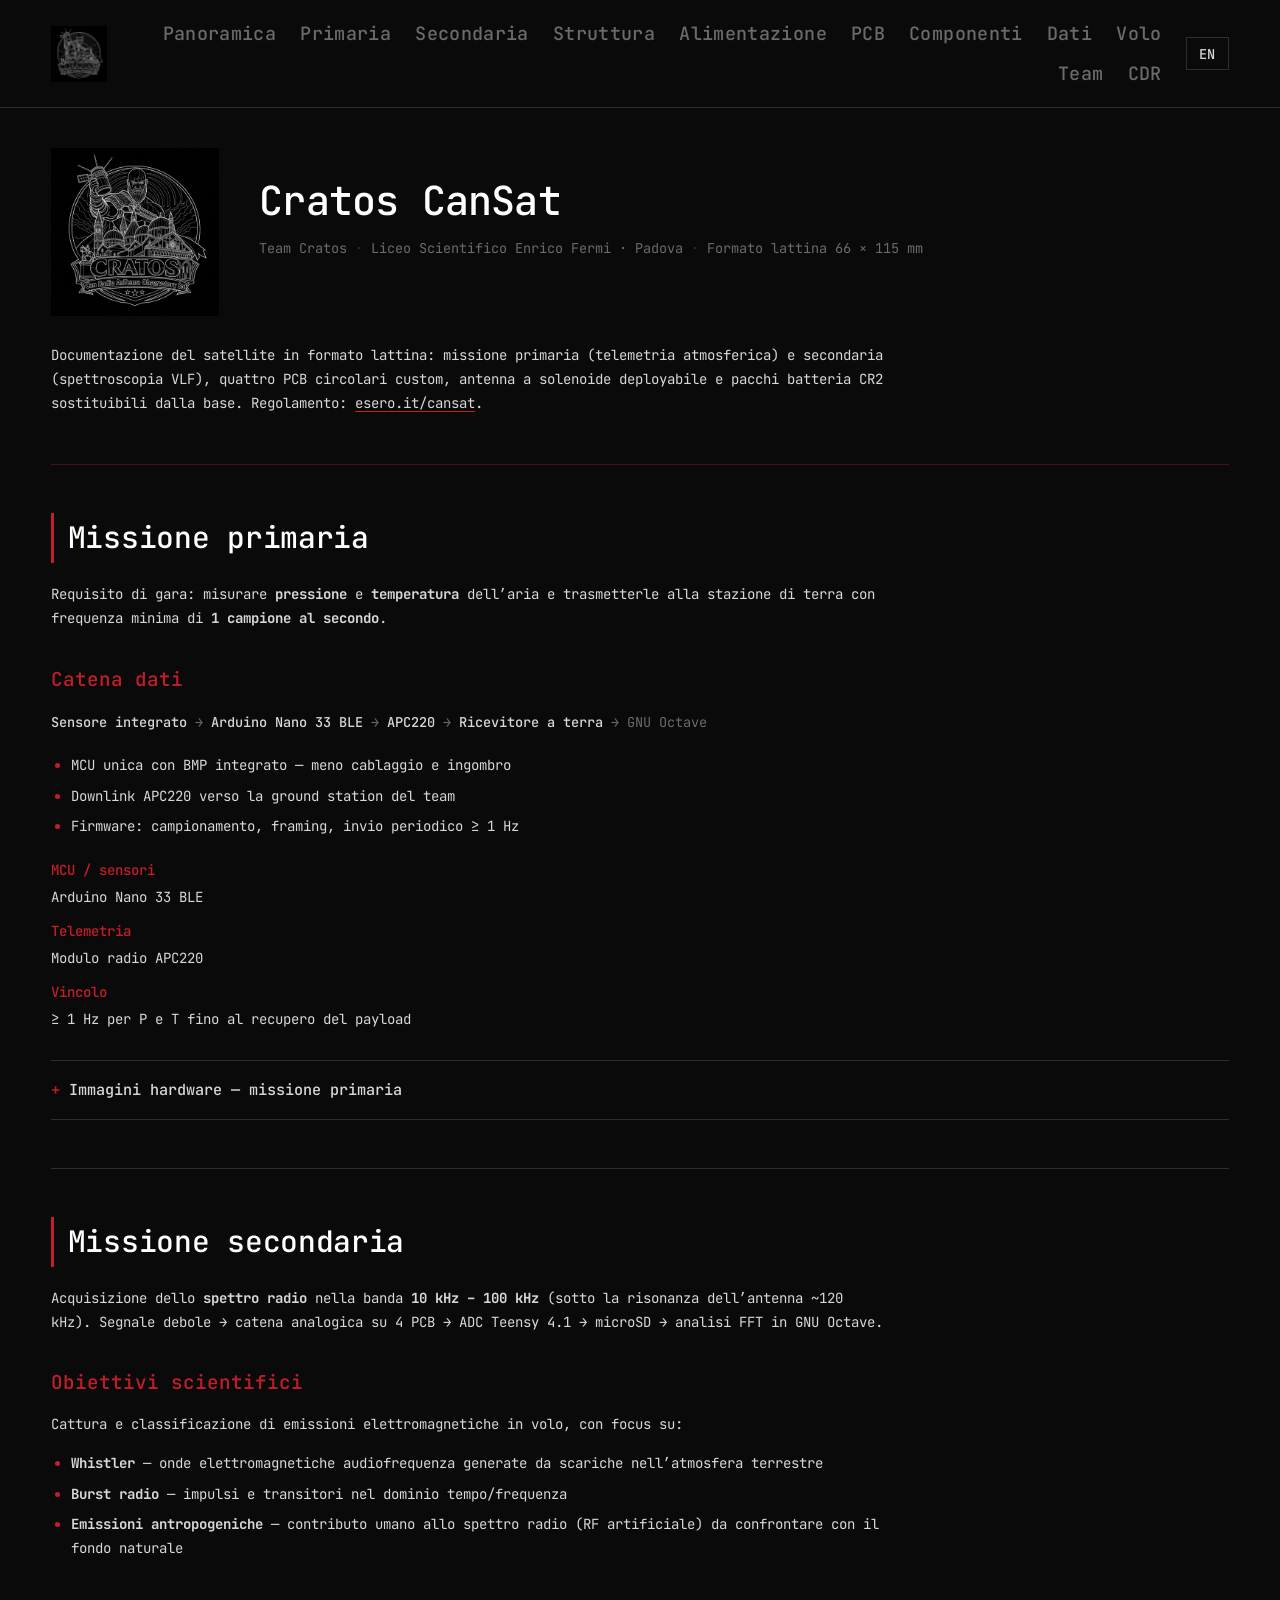
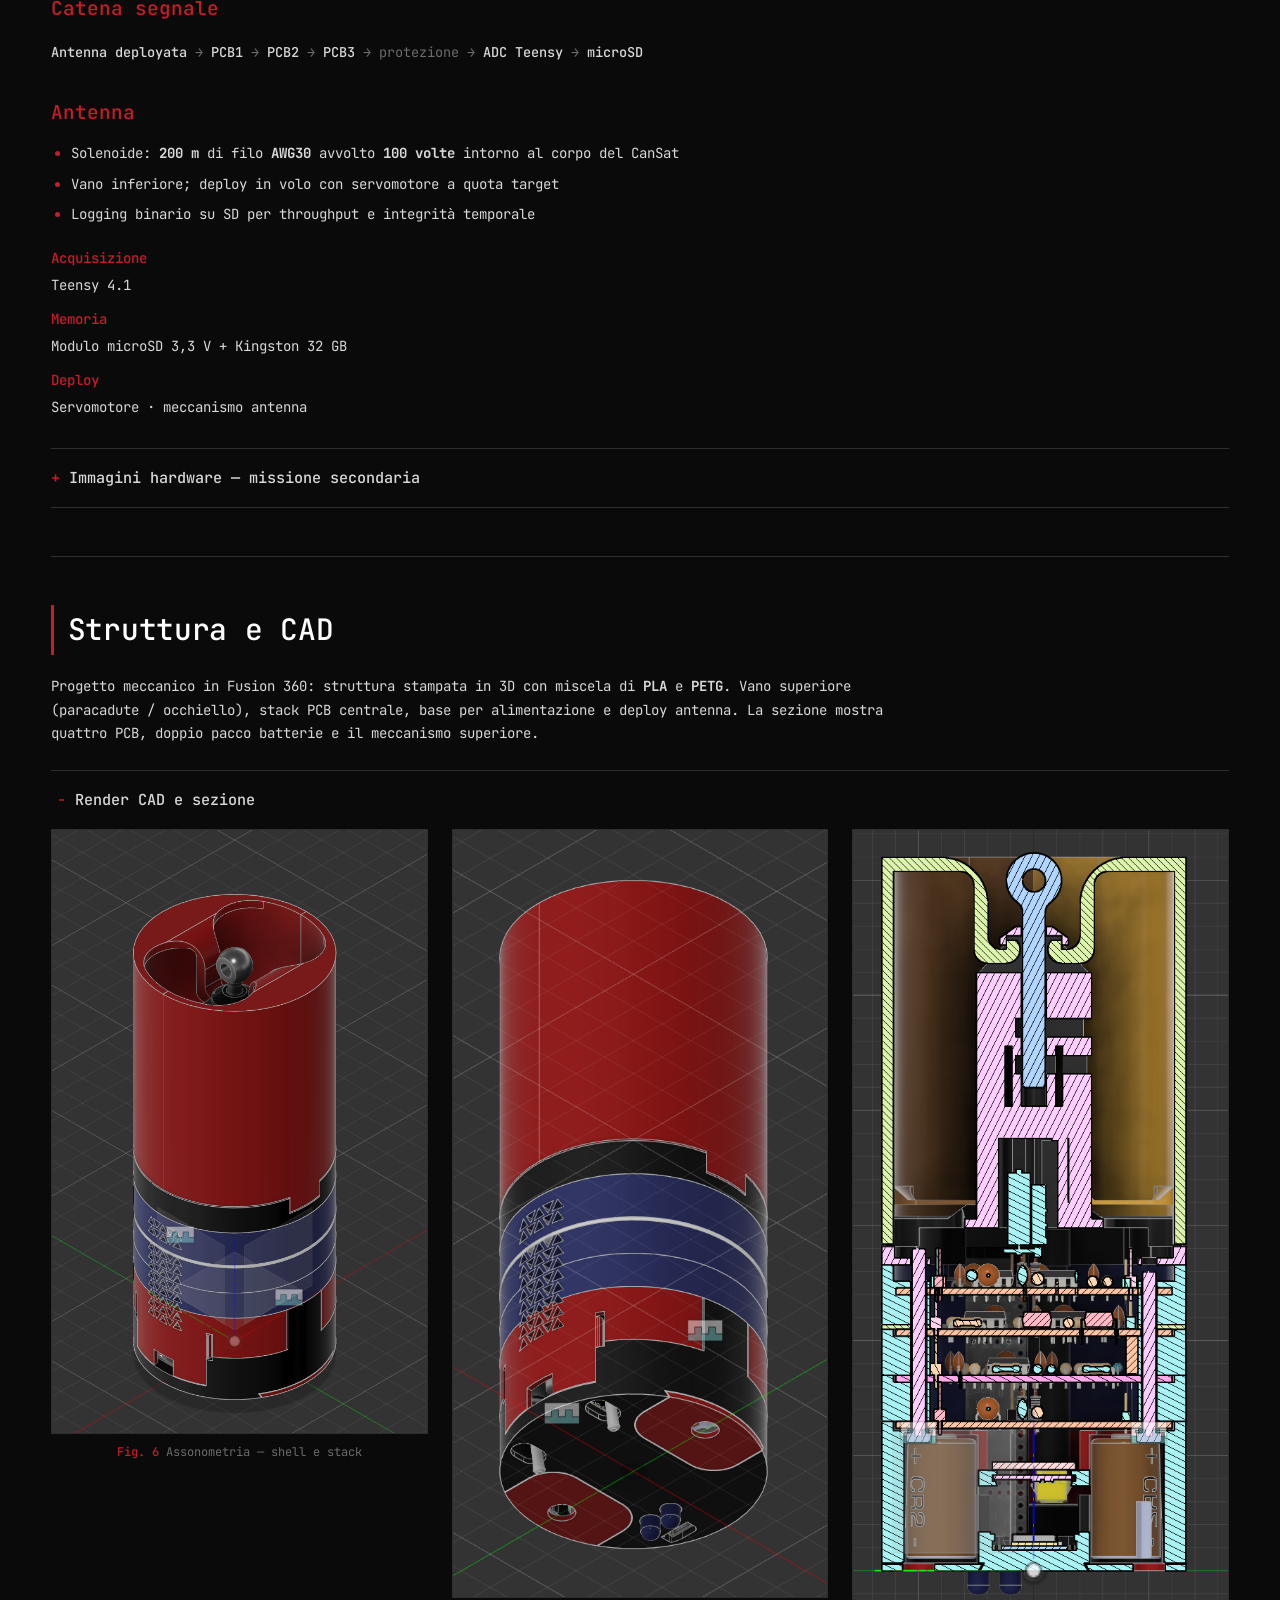
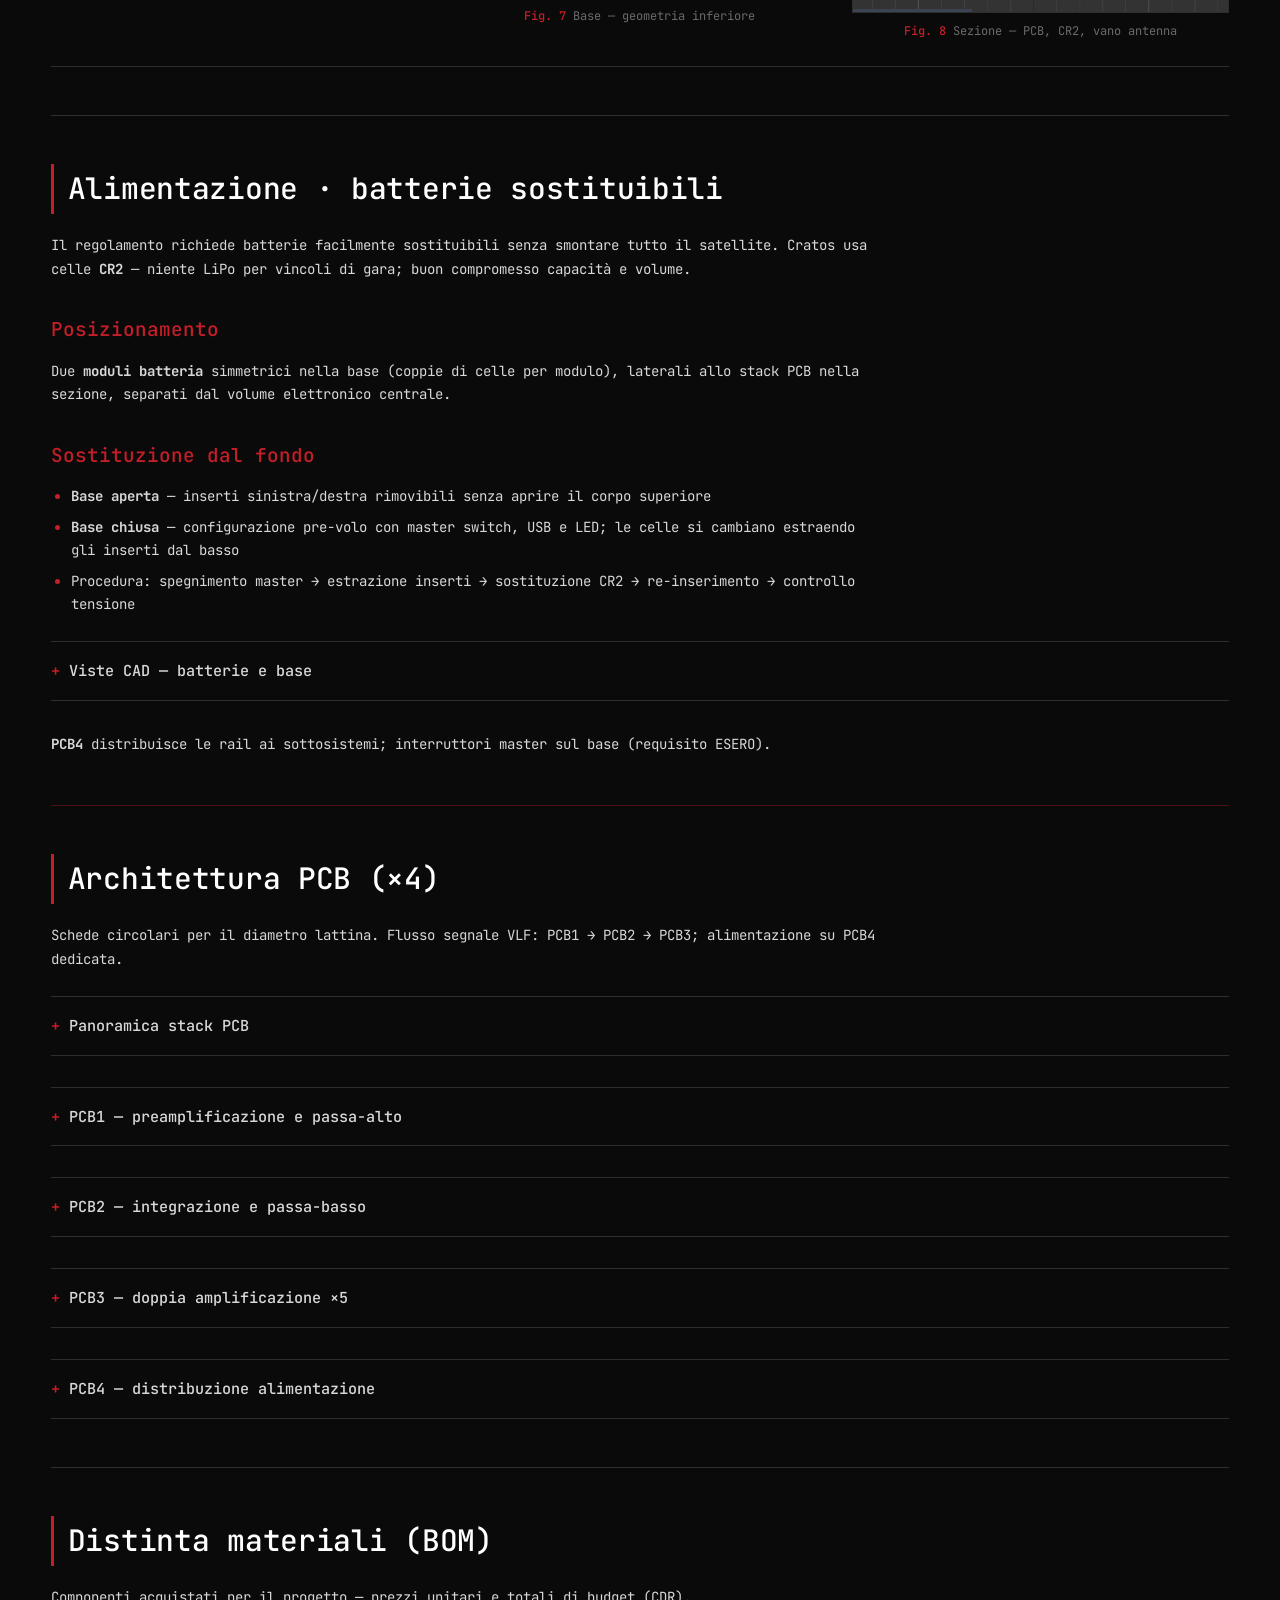
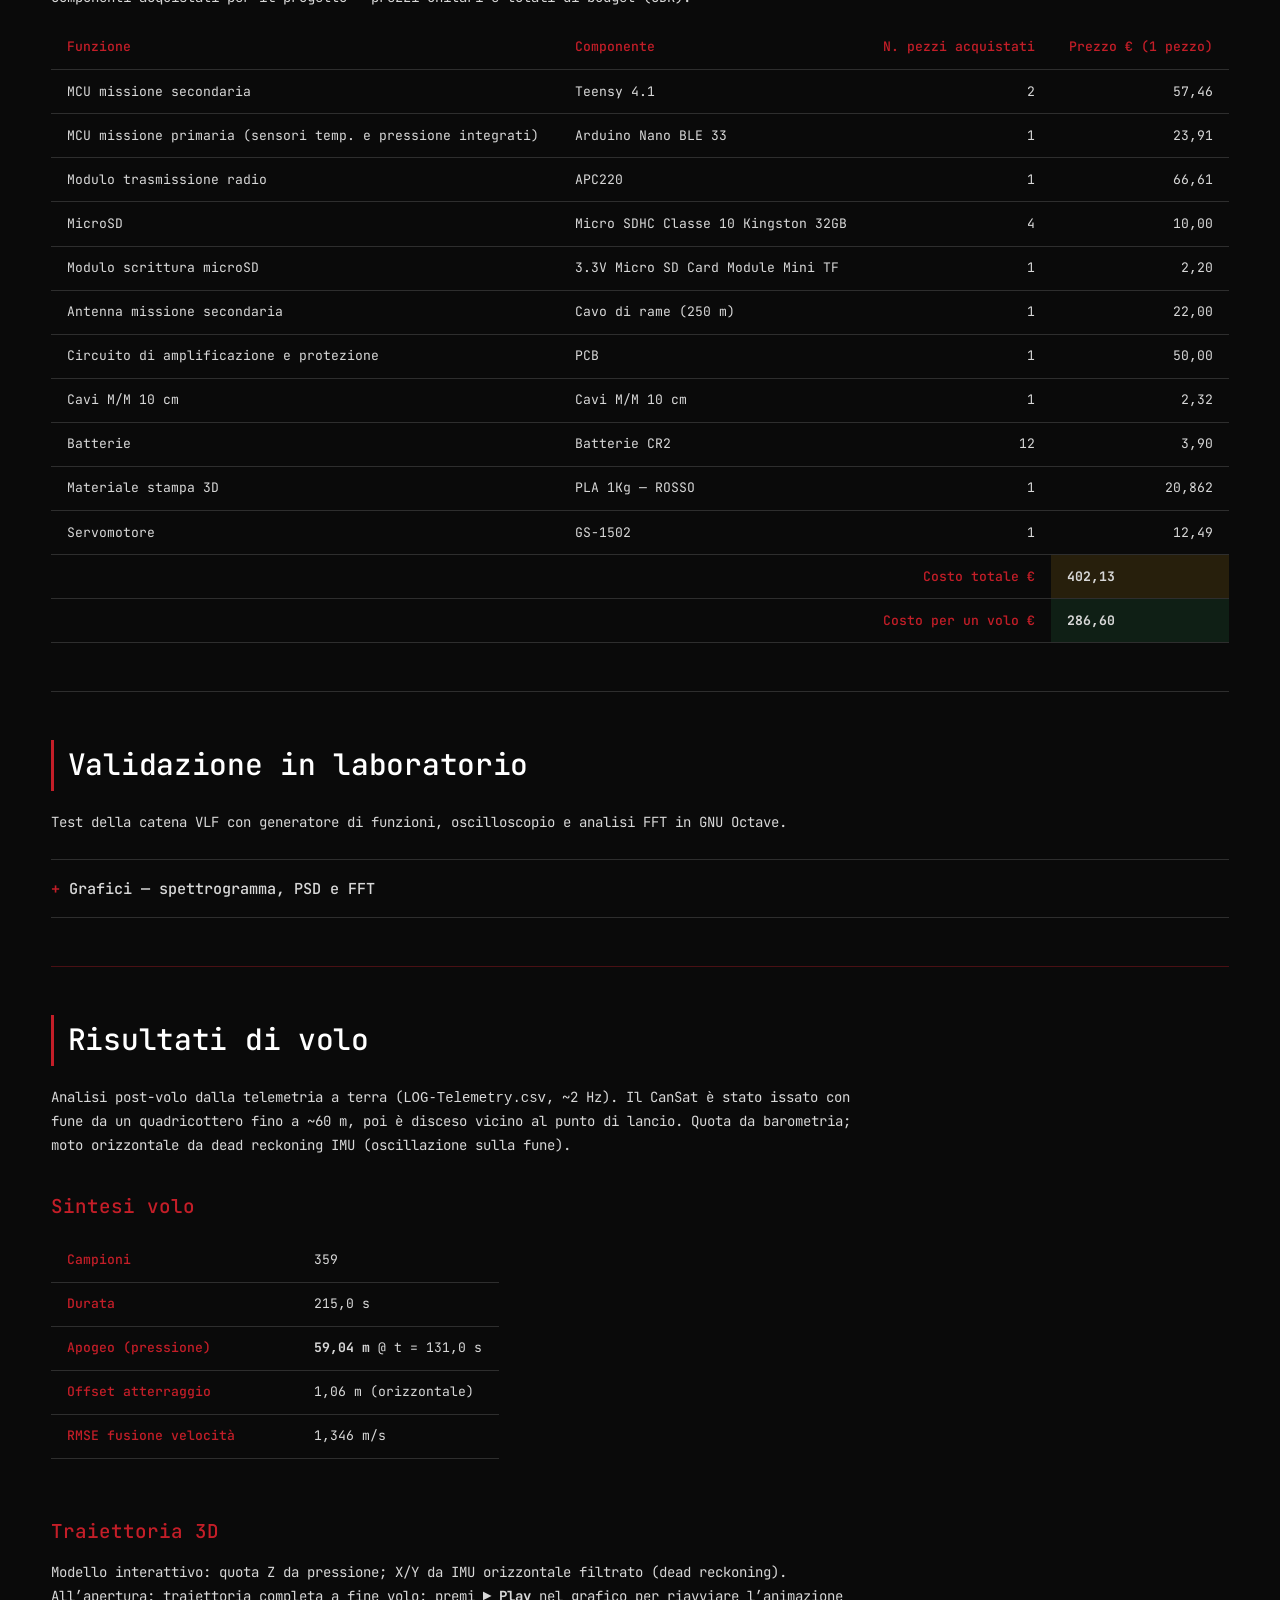
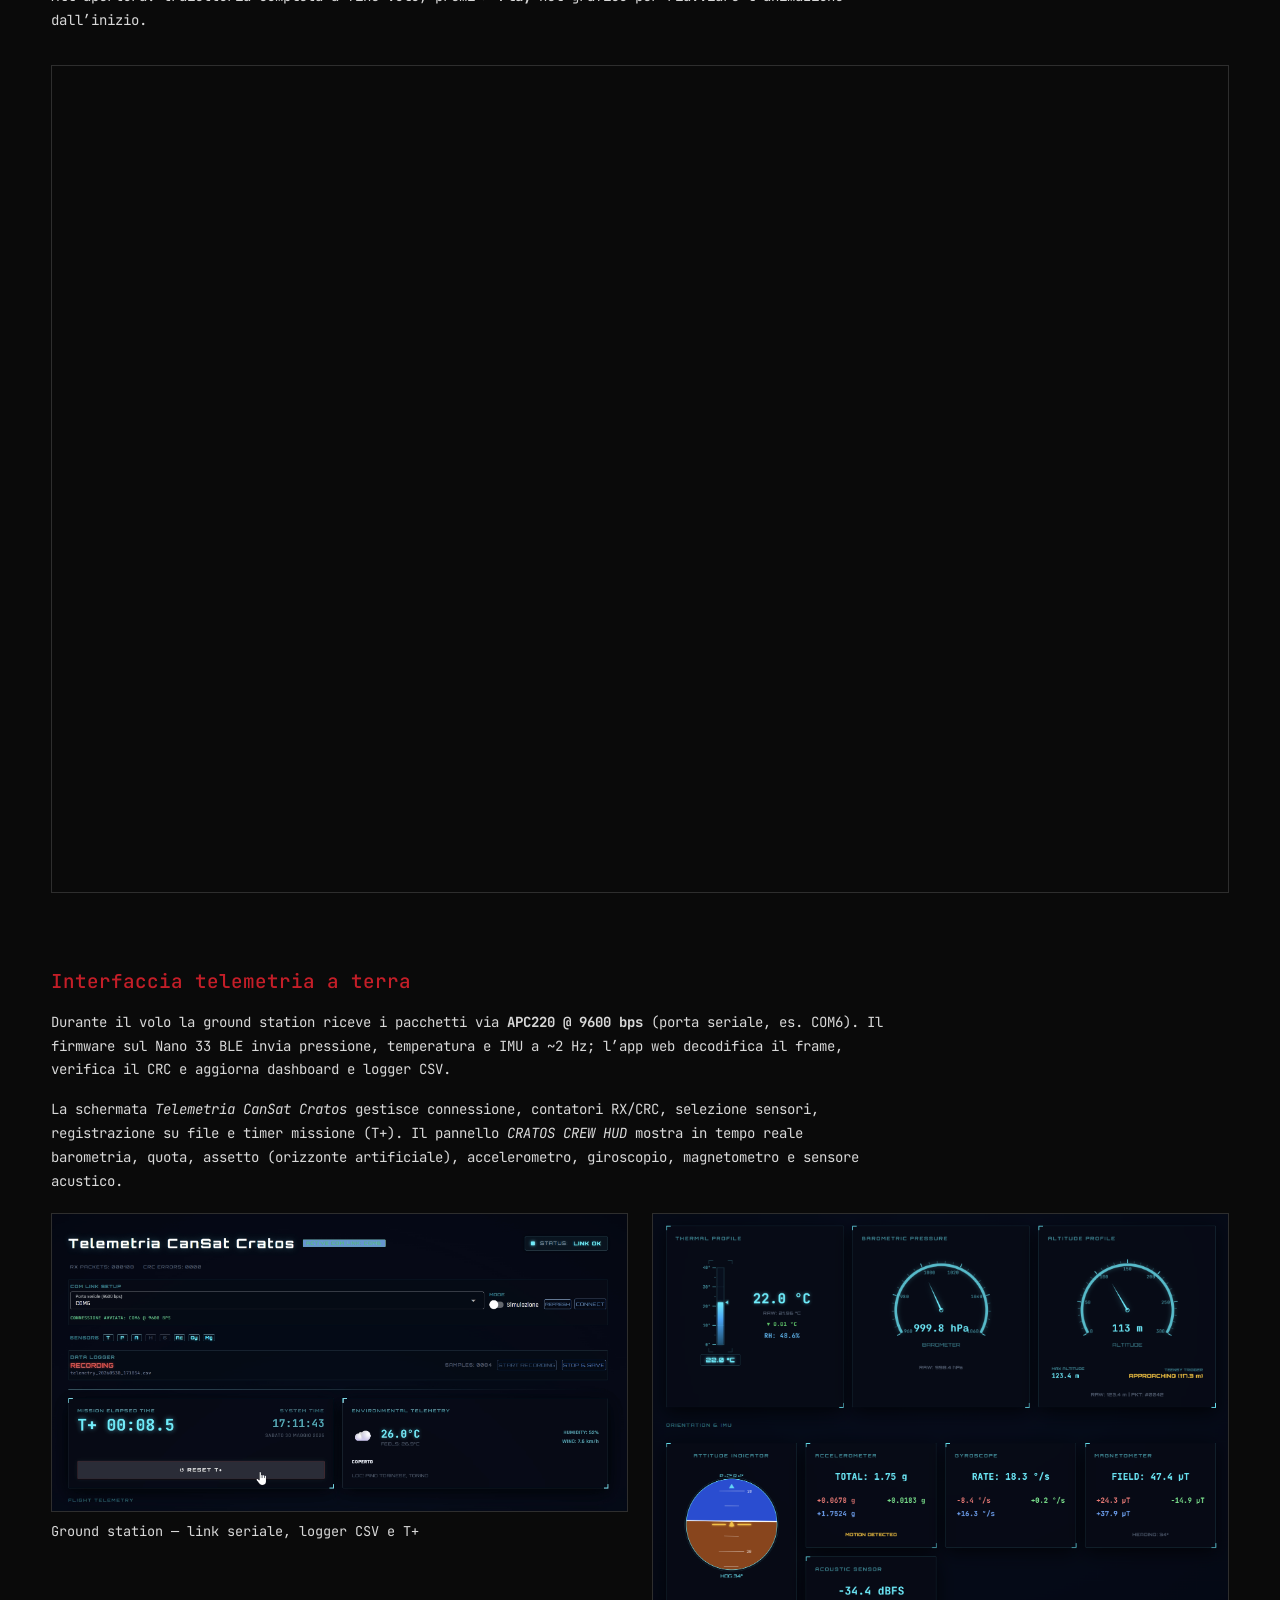
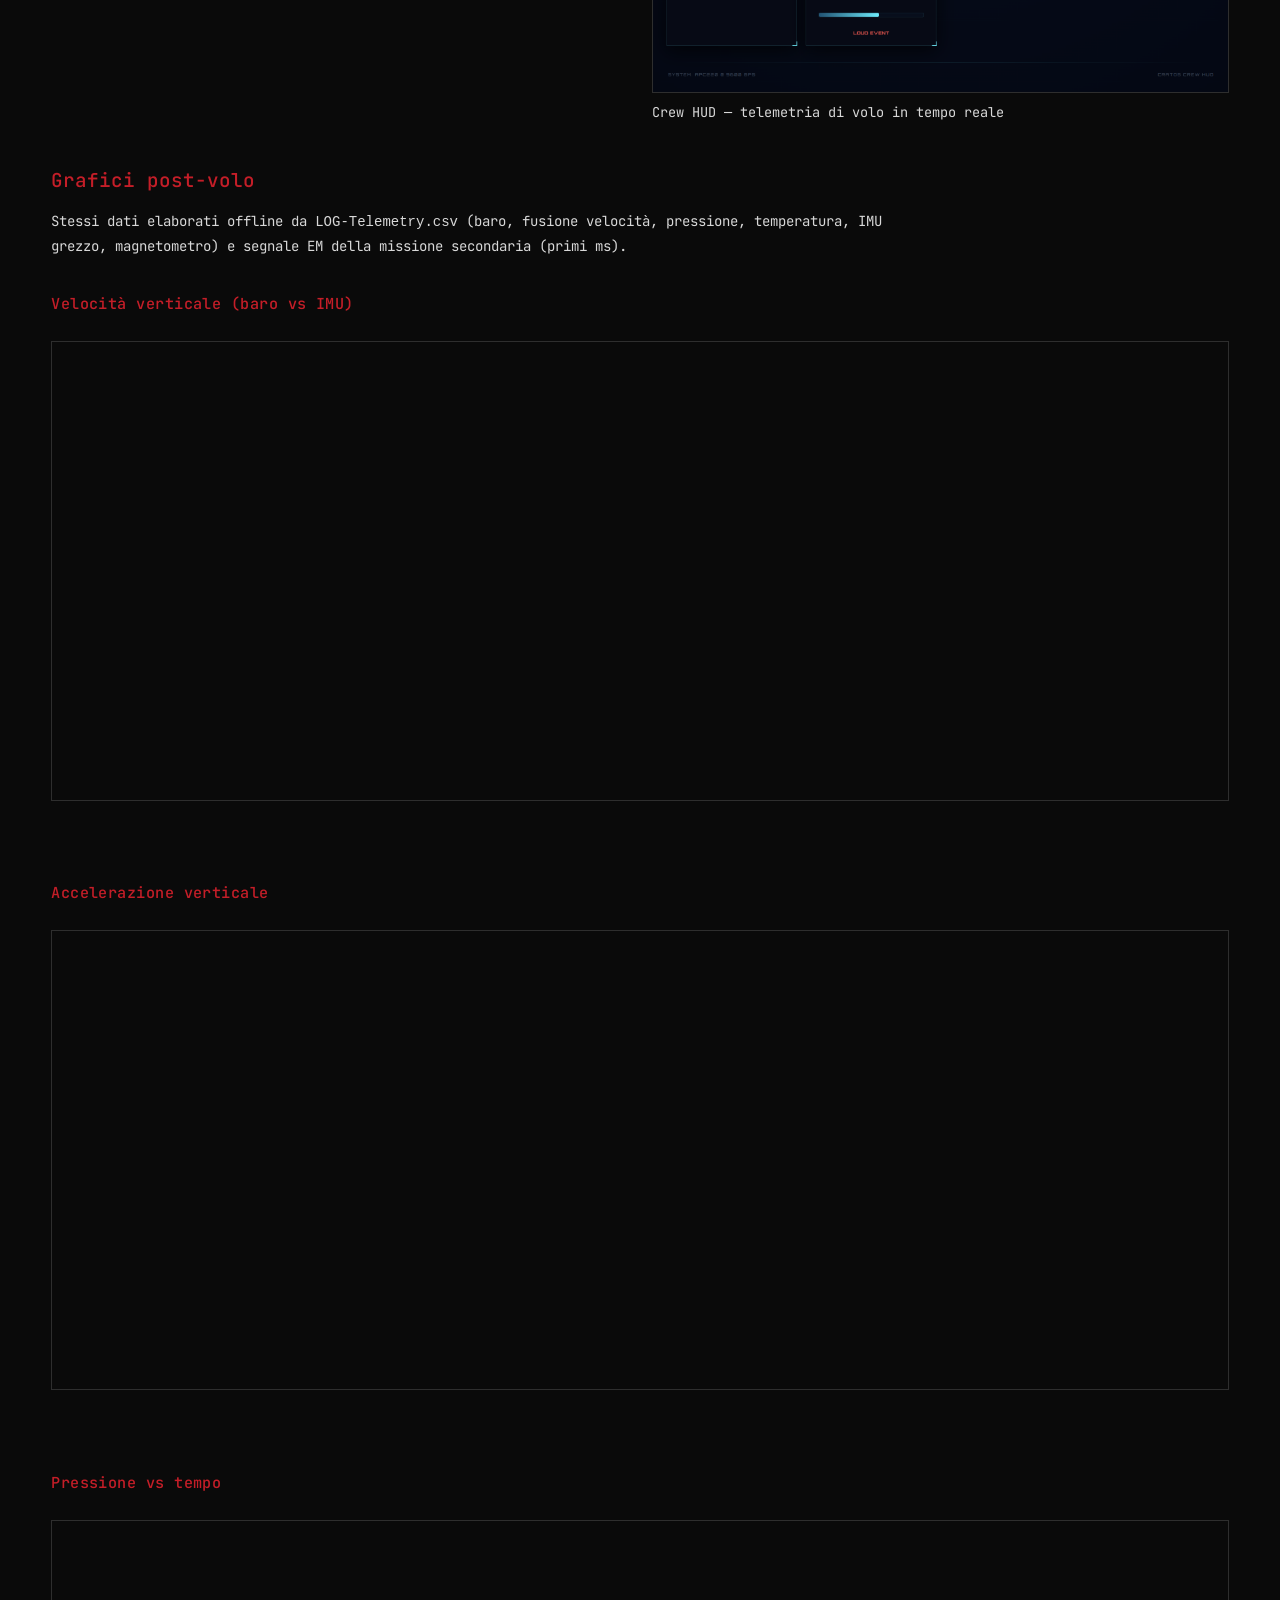
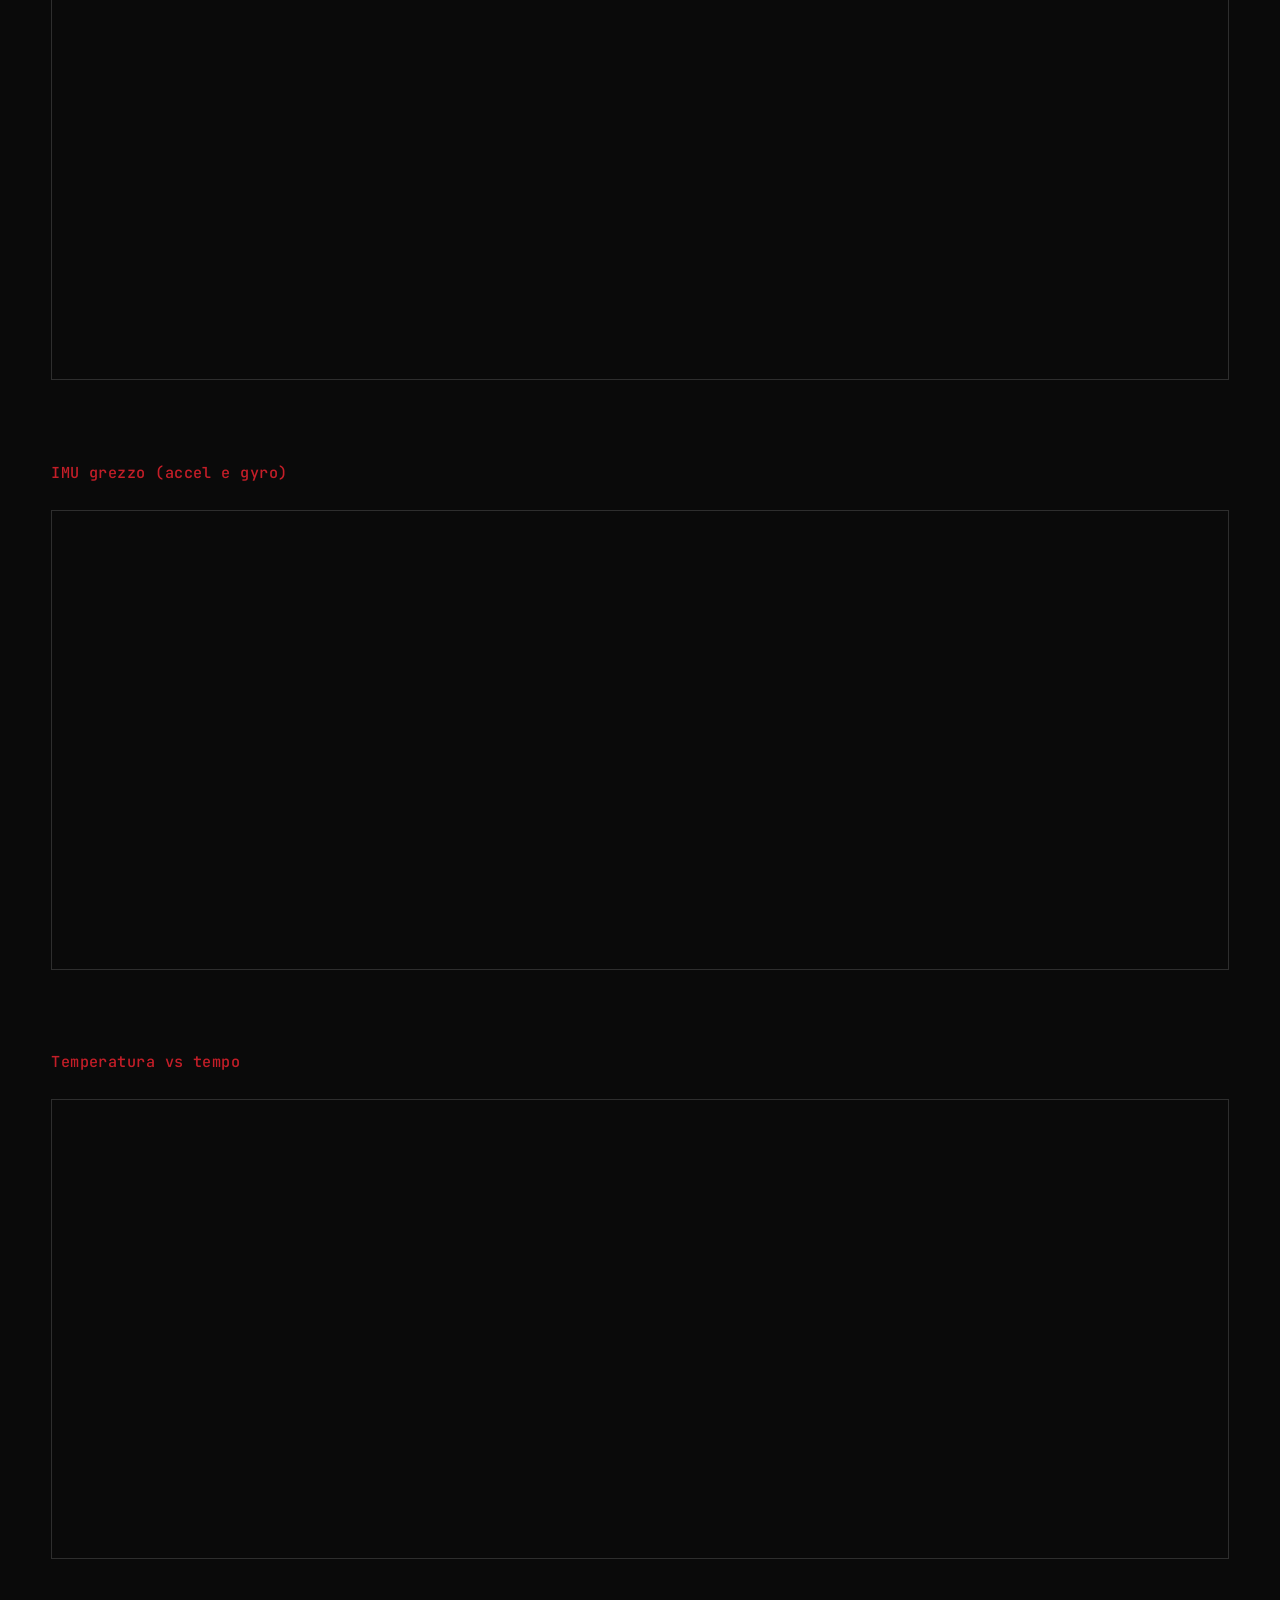
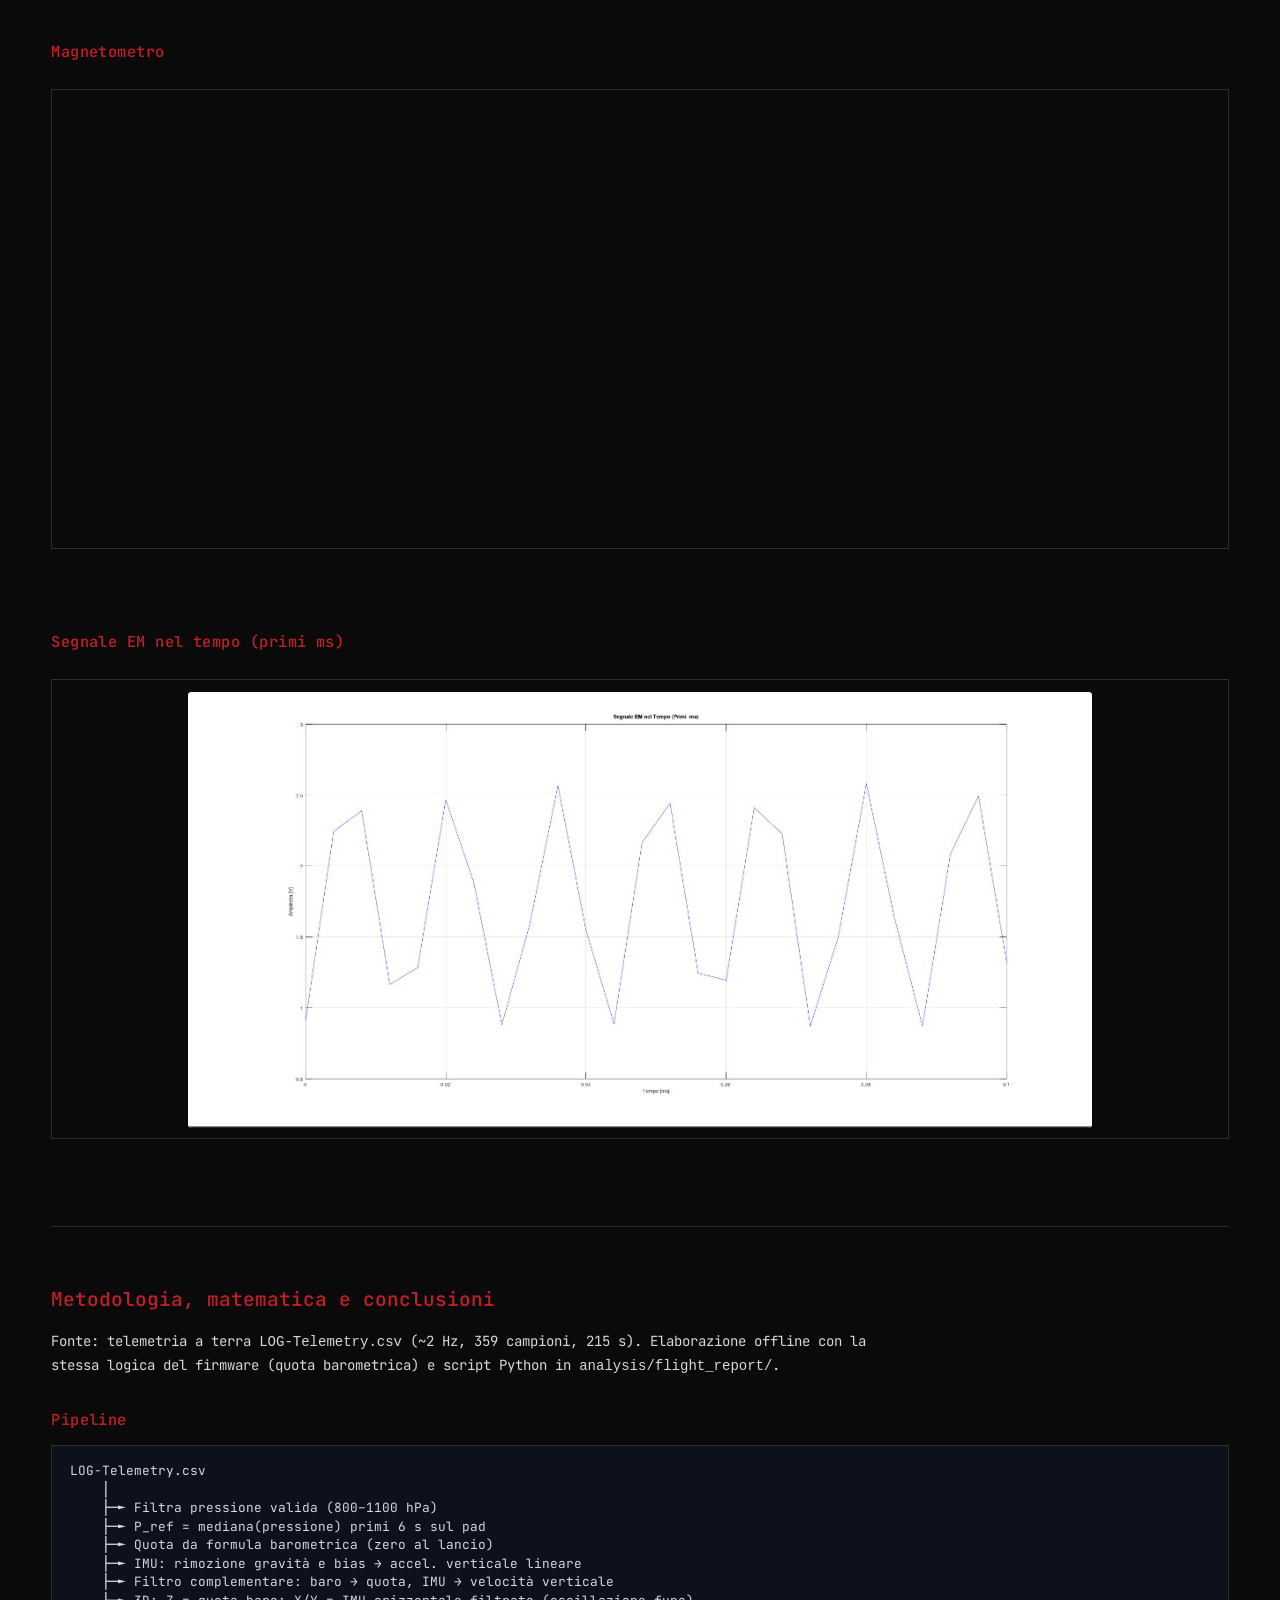
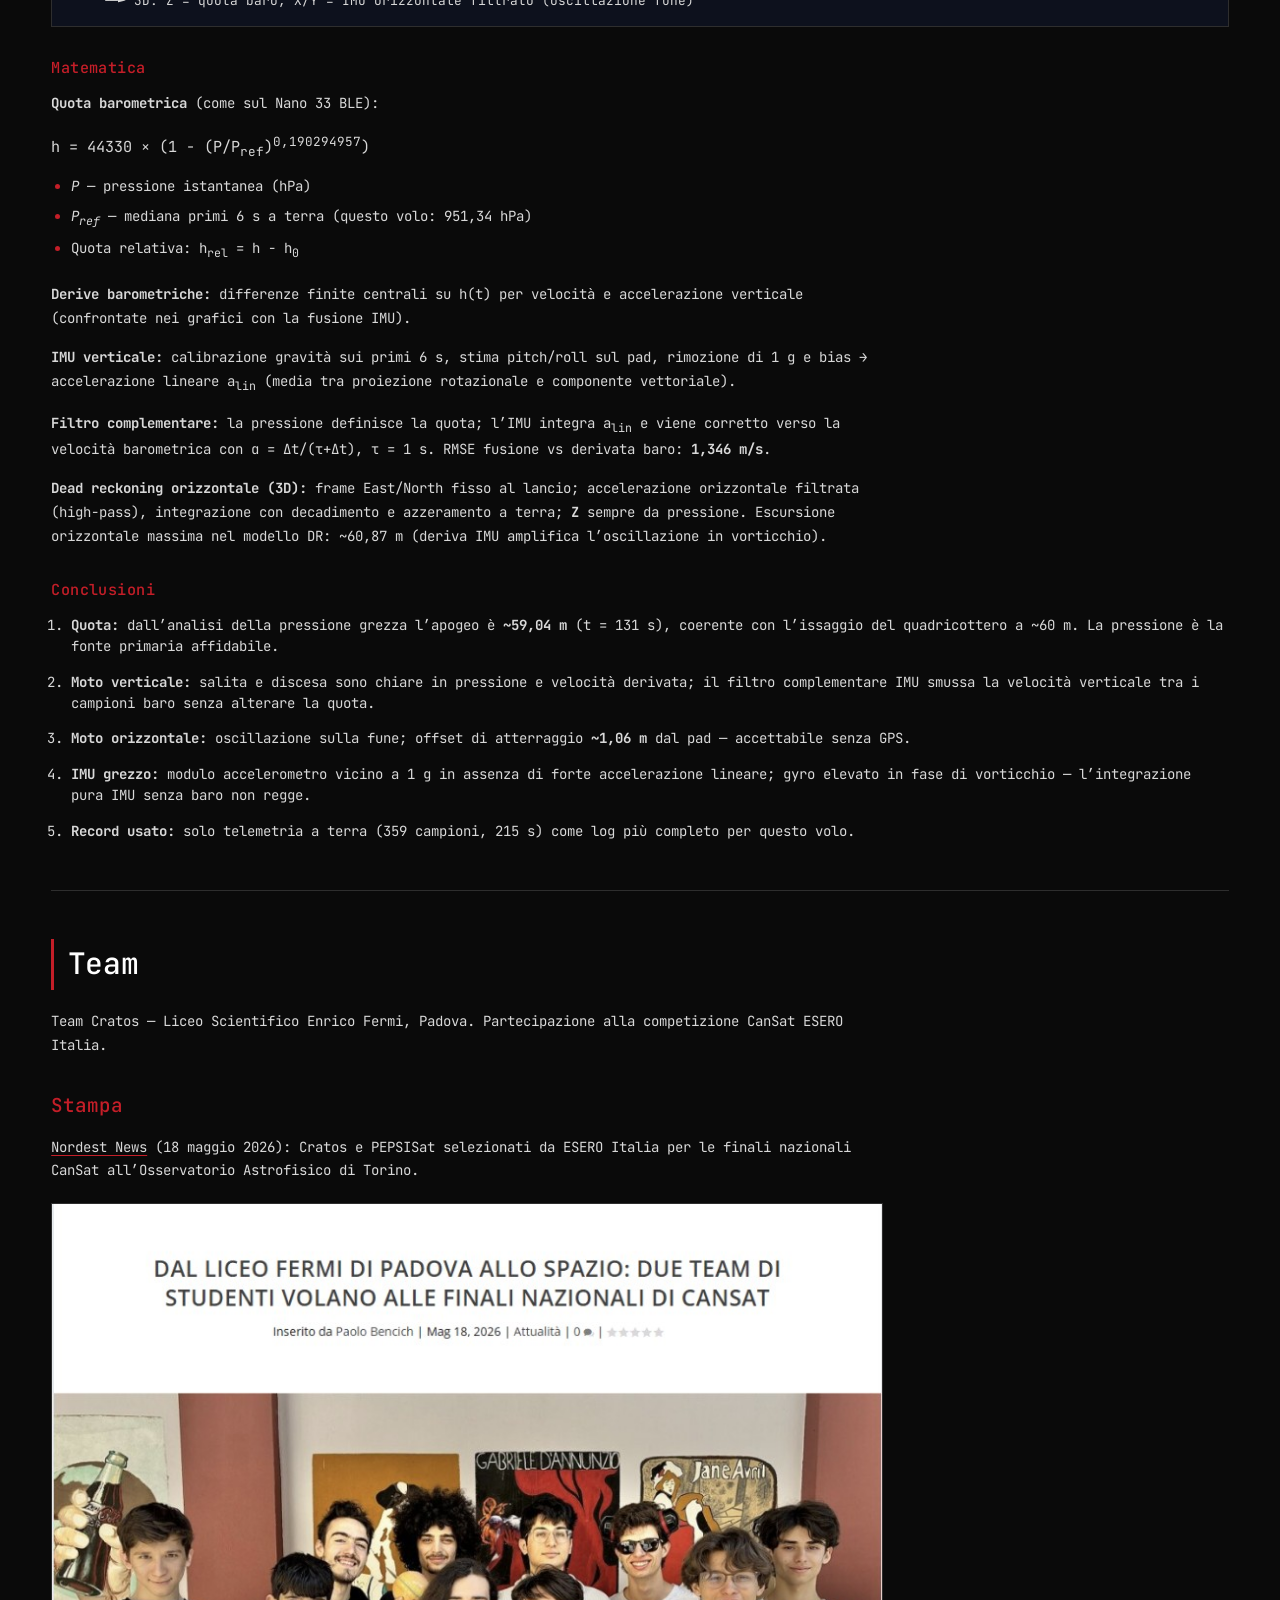
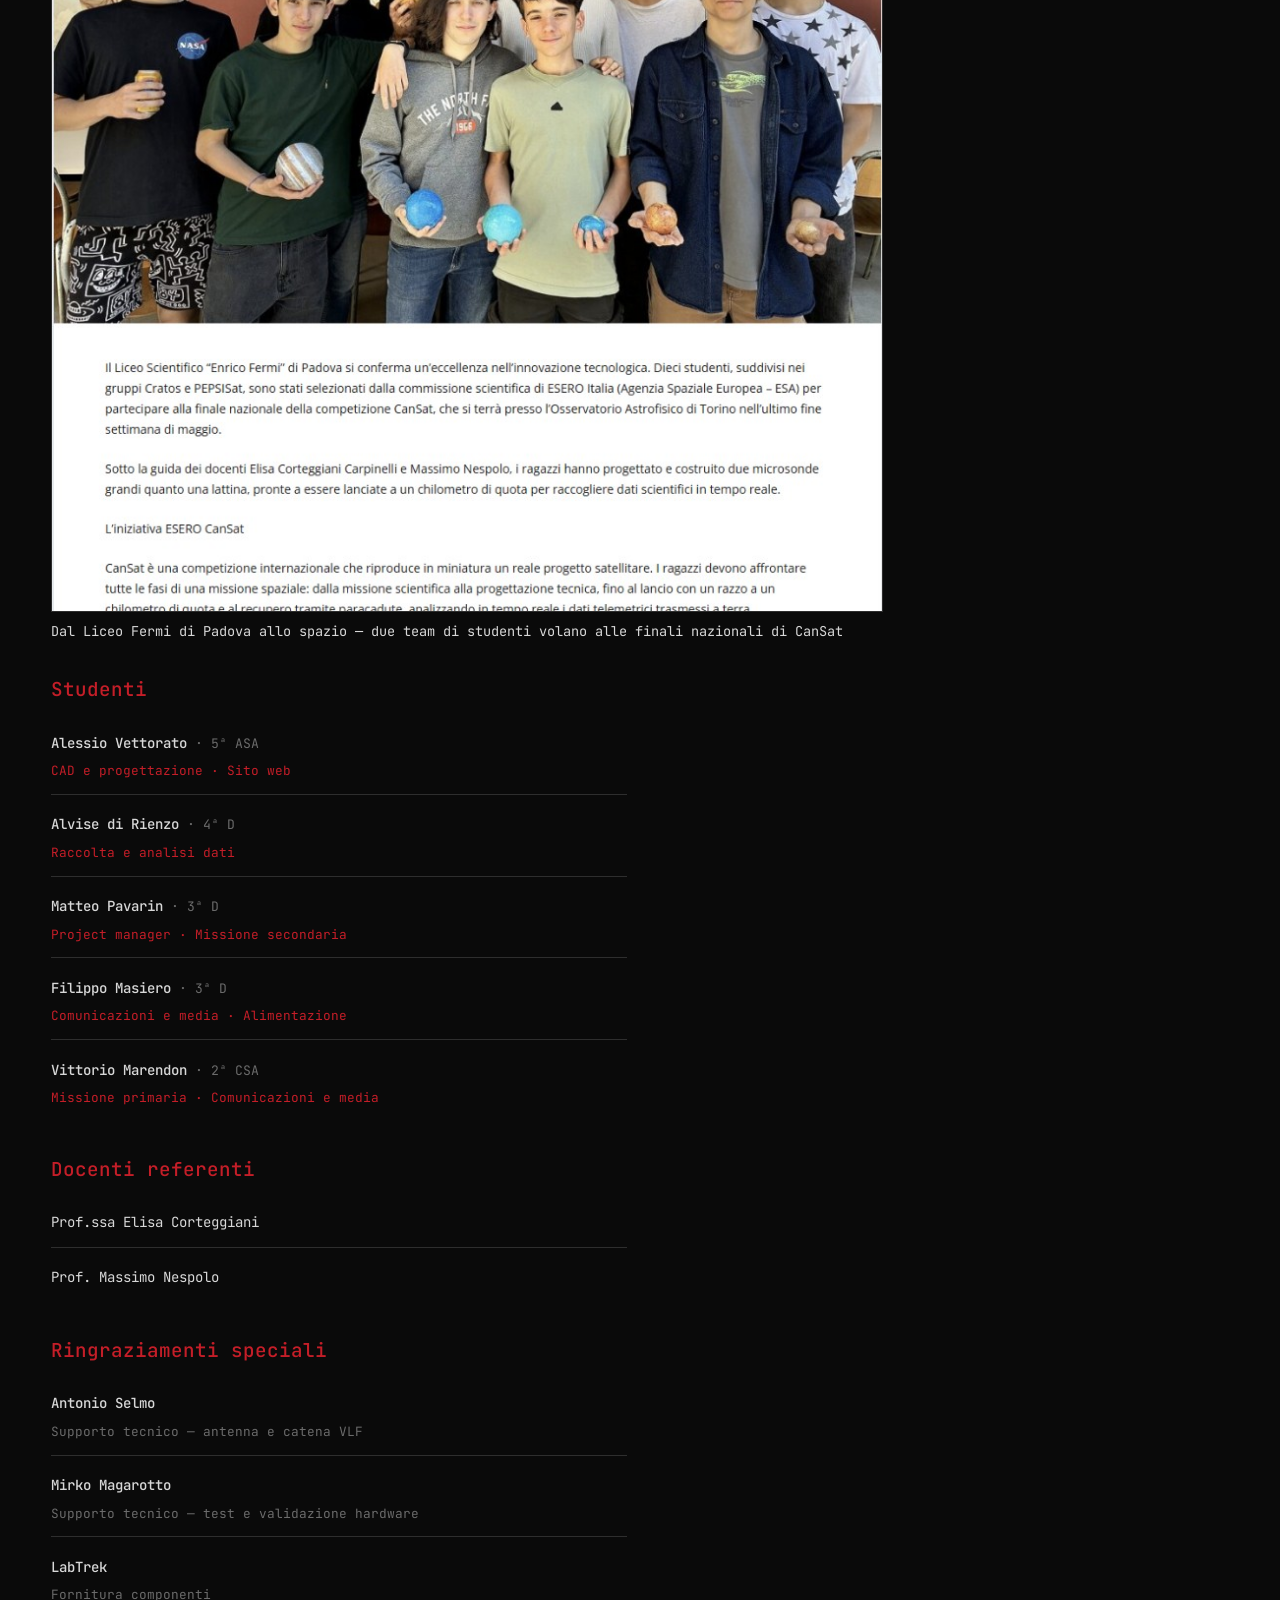
==== commit 02da9c47: "Add secondary-mission EM signal chart to post-flight graphs section. Co-authored-by: Cursor <cursora" ====
--- a/index.html
+++ b/index.html
@@ -618,7 +618,8 @@
         <h3 class="text-reveal" data-i18n="flight.h3charts">Grafici post-volo</h3>
         <p class="text-reveal" data-i18n="flight.p5">
           Stessi dati elaborati offline da <code>LOG-Telemetry.csv</code> (baro, fusione velocità,
-          pressione, temperatura, IMU grezzo, magnetometro).
+          pressione, temperatura, IMU grezzo, magnetometro) e segnale EM della missione secondaria
+          (primi ms).
         </p>
         <div class="flight-charts-embed">
           <h4 class="text-reveal" data-i18n="flight.chart1">Velocità verticale (baro vs IMU)</h4>
@@ -669,6 +670,16 @@
             data-i18n-title="flight.chart6Title"
             loading="lazy"
           ></iframe>
+          <h4 class="text-reveal" data-i18n="flight.chart7">
+            Segnale EM nel tempo (primi ms)
+          </h4>
+          <iframe
+            class="flight-frame flight-frame--chart"
+            src="assets/flight/08_em_signal.html"
+            title="Segnale EM nel tempo (primi ms)"
+            data-i18n-title="flight.chart7Title"
+            loading="lazy"
+          ></iframe>
         </div>
 
         <div class="flight-method reveal">
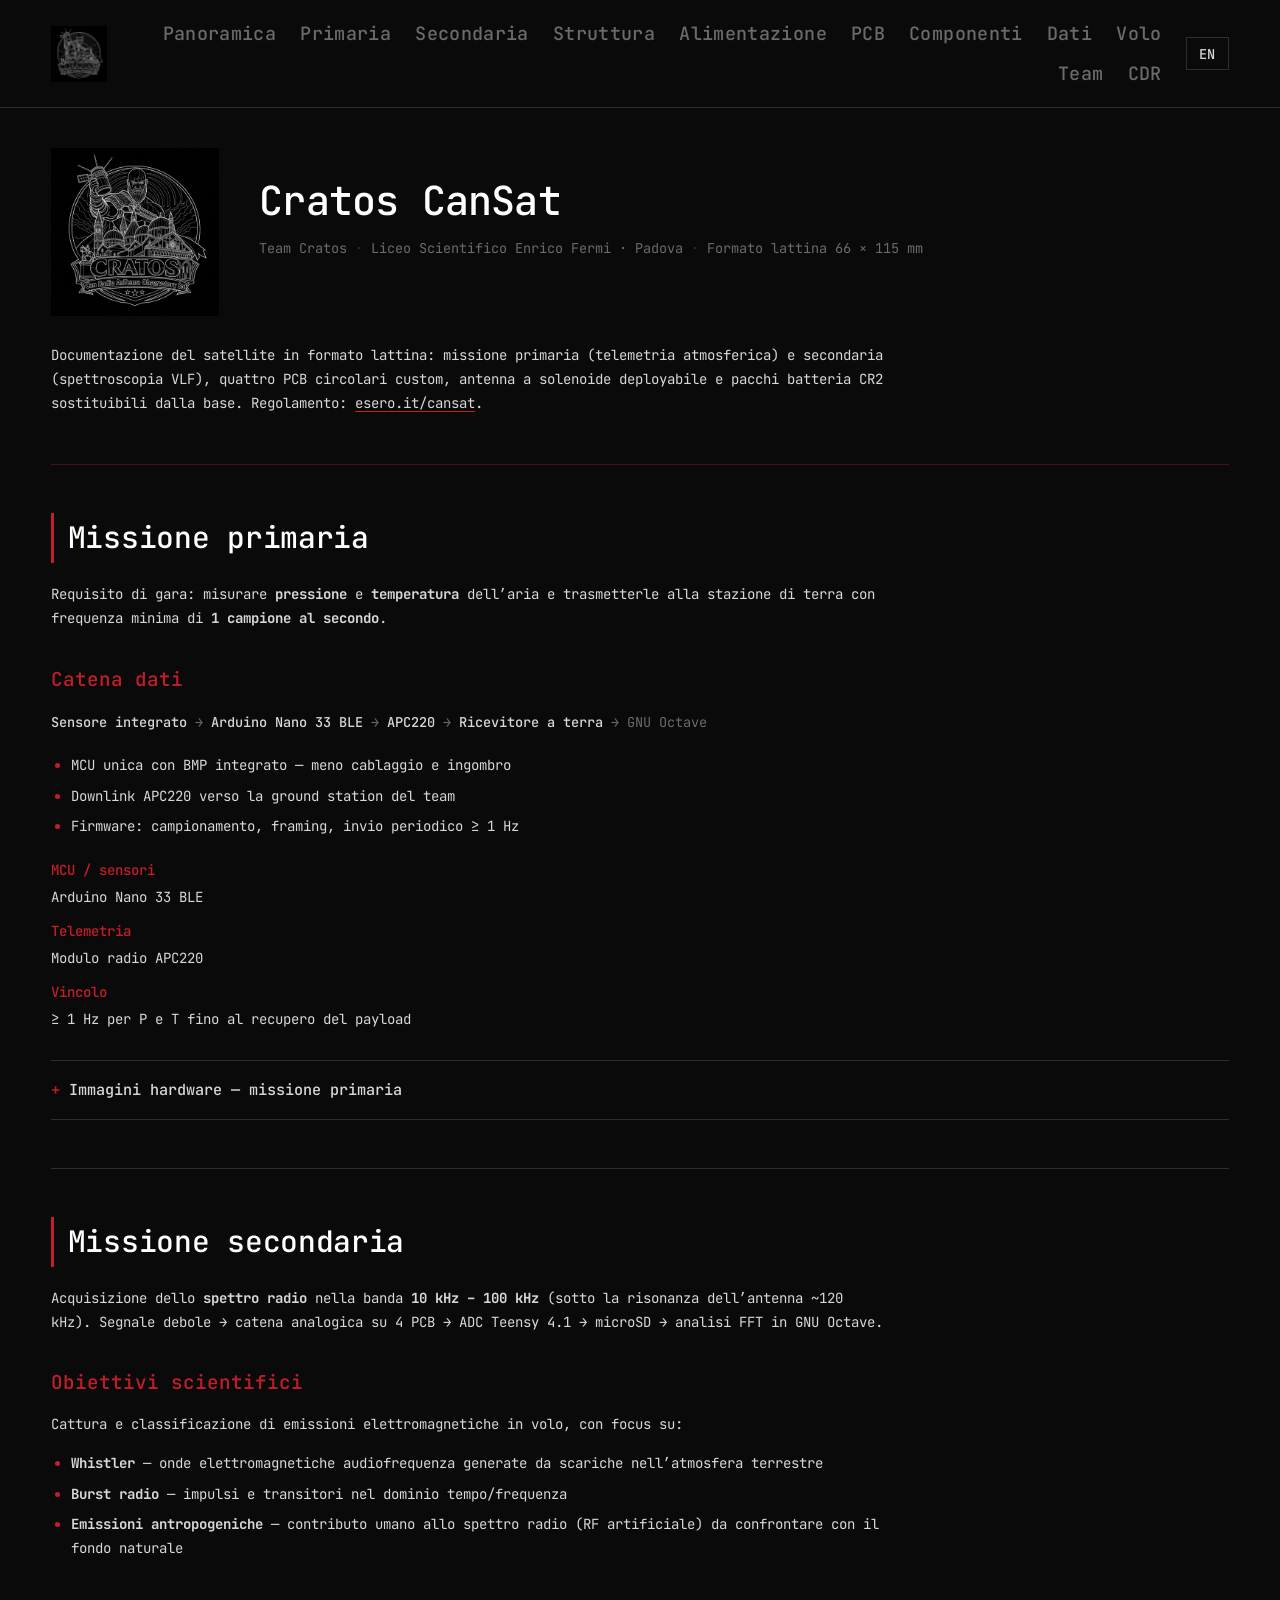
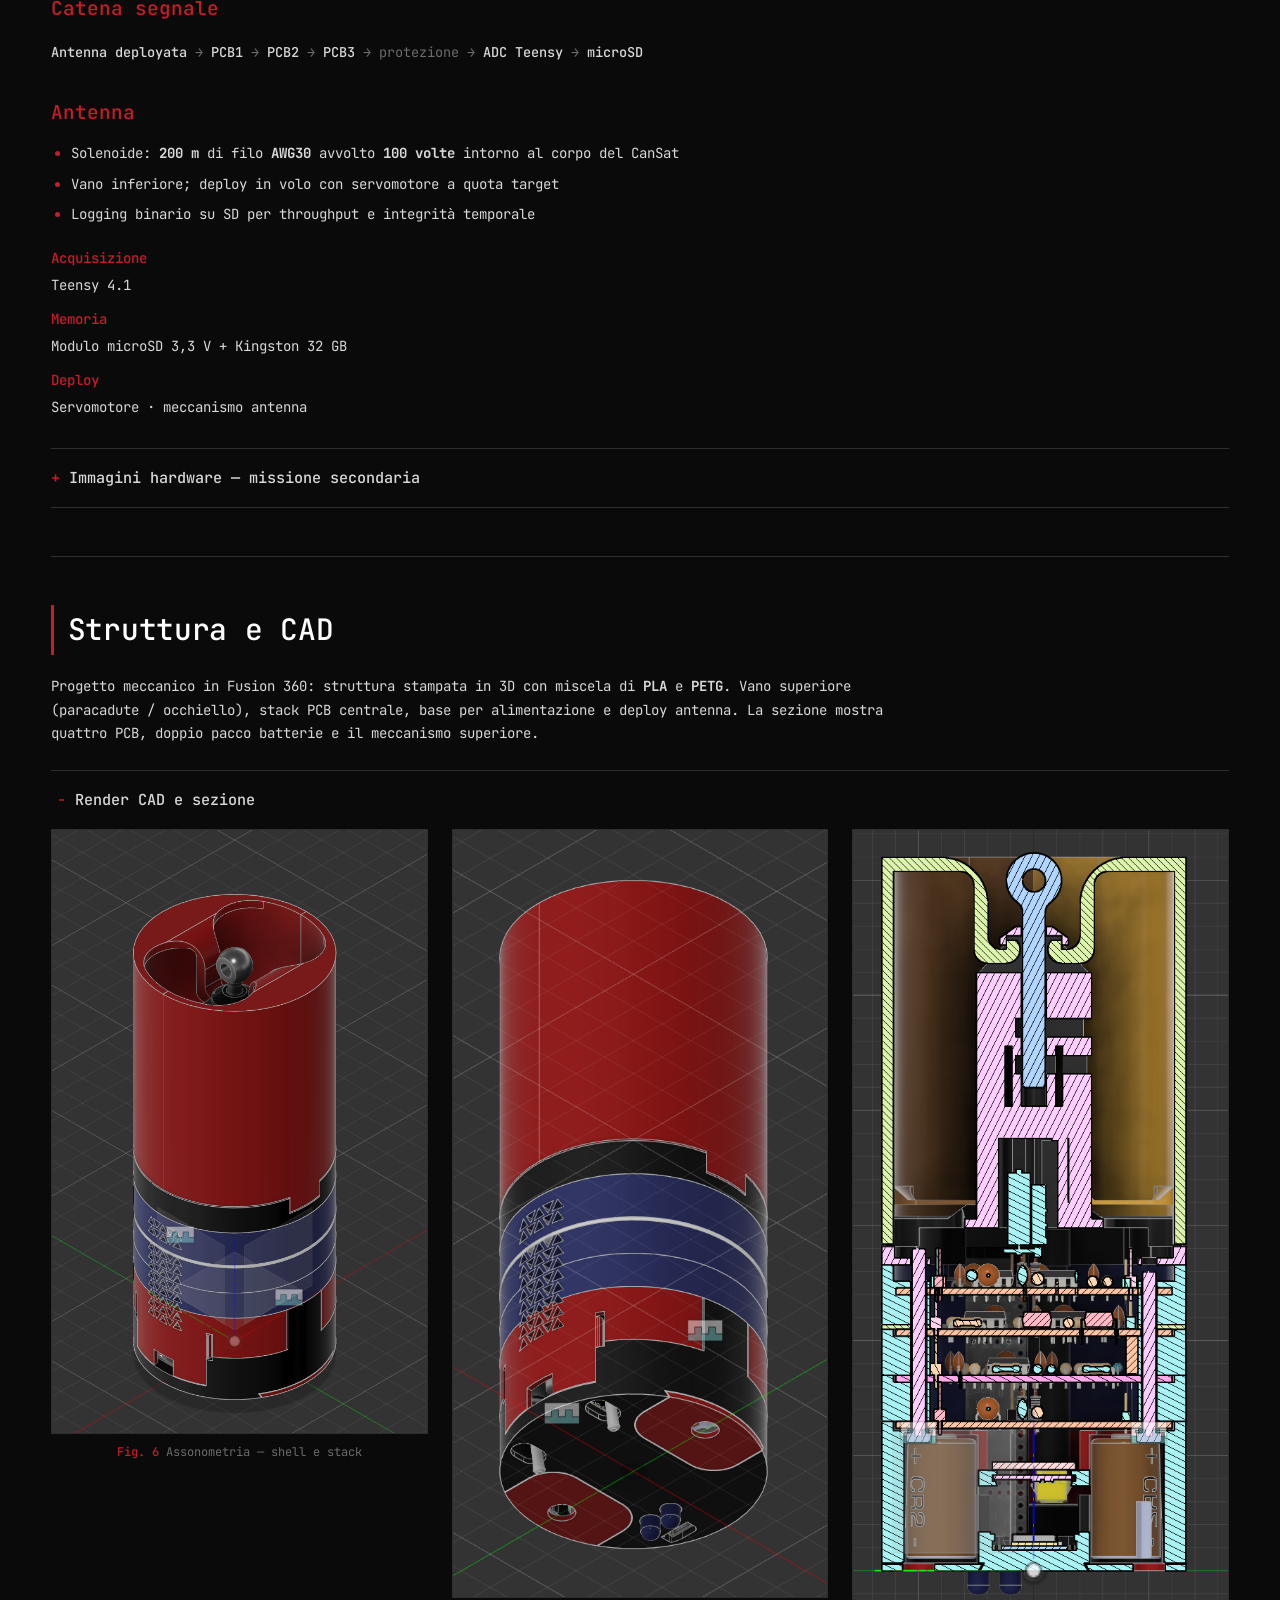
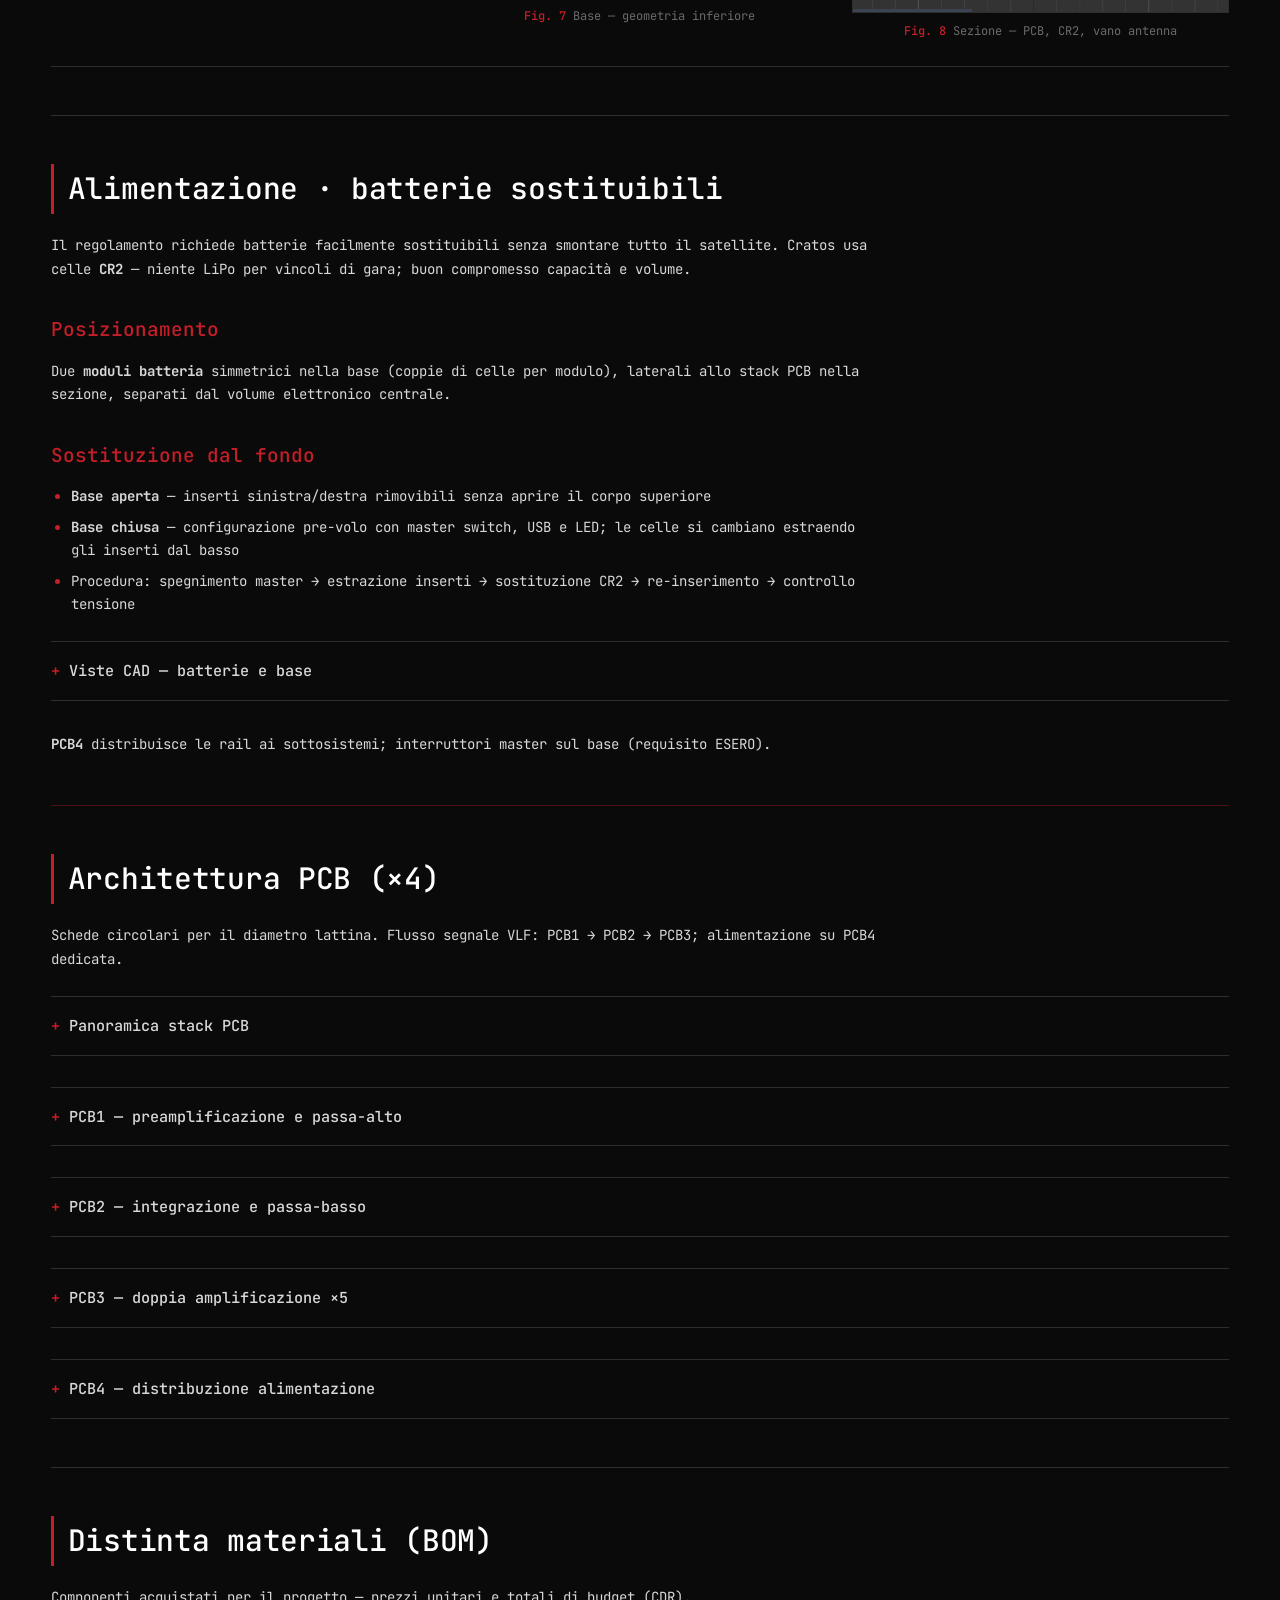
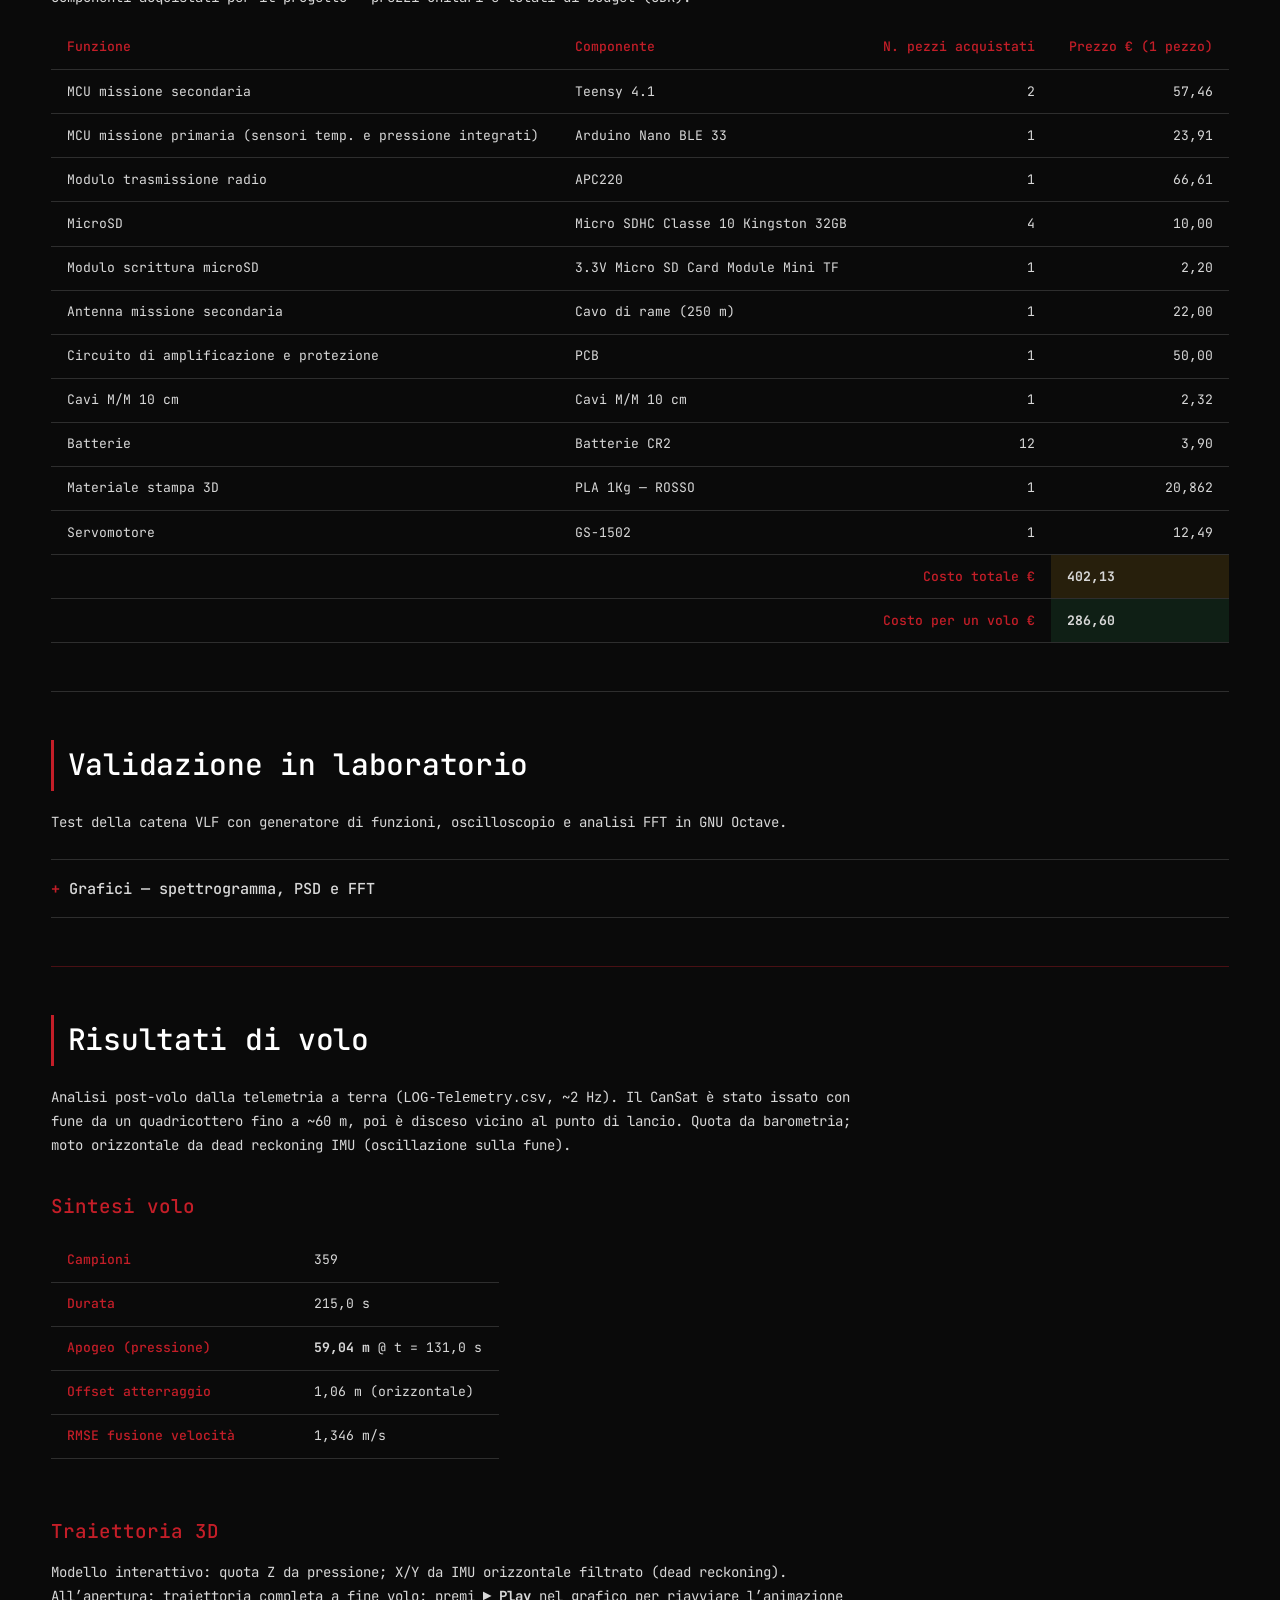
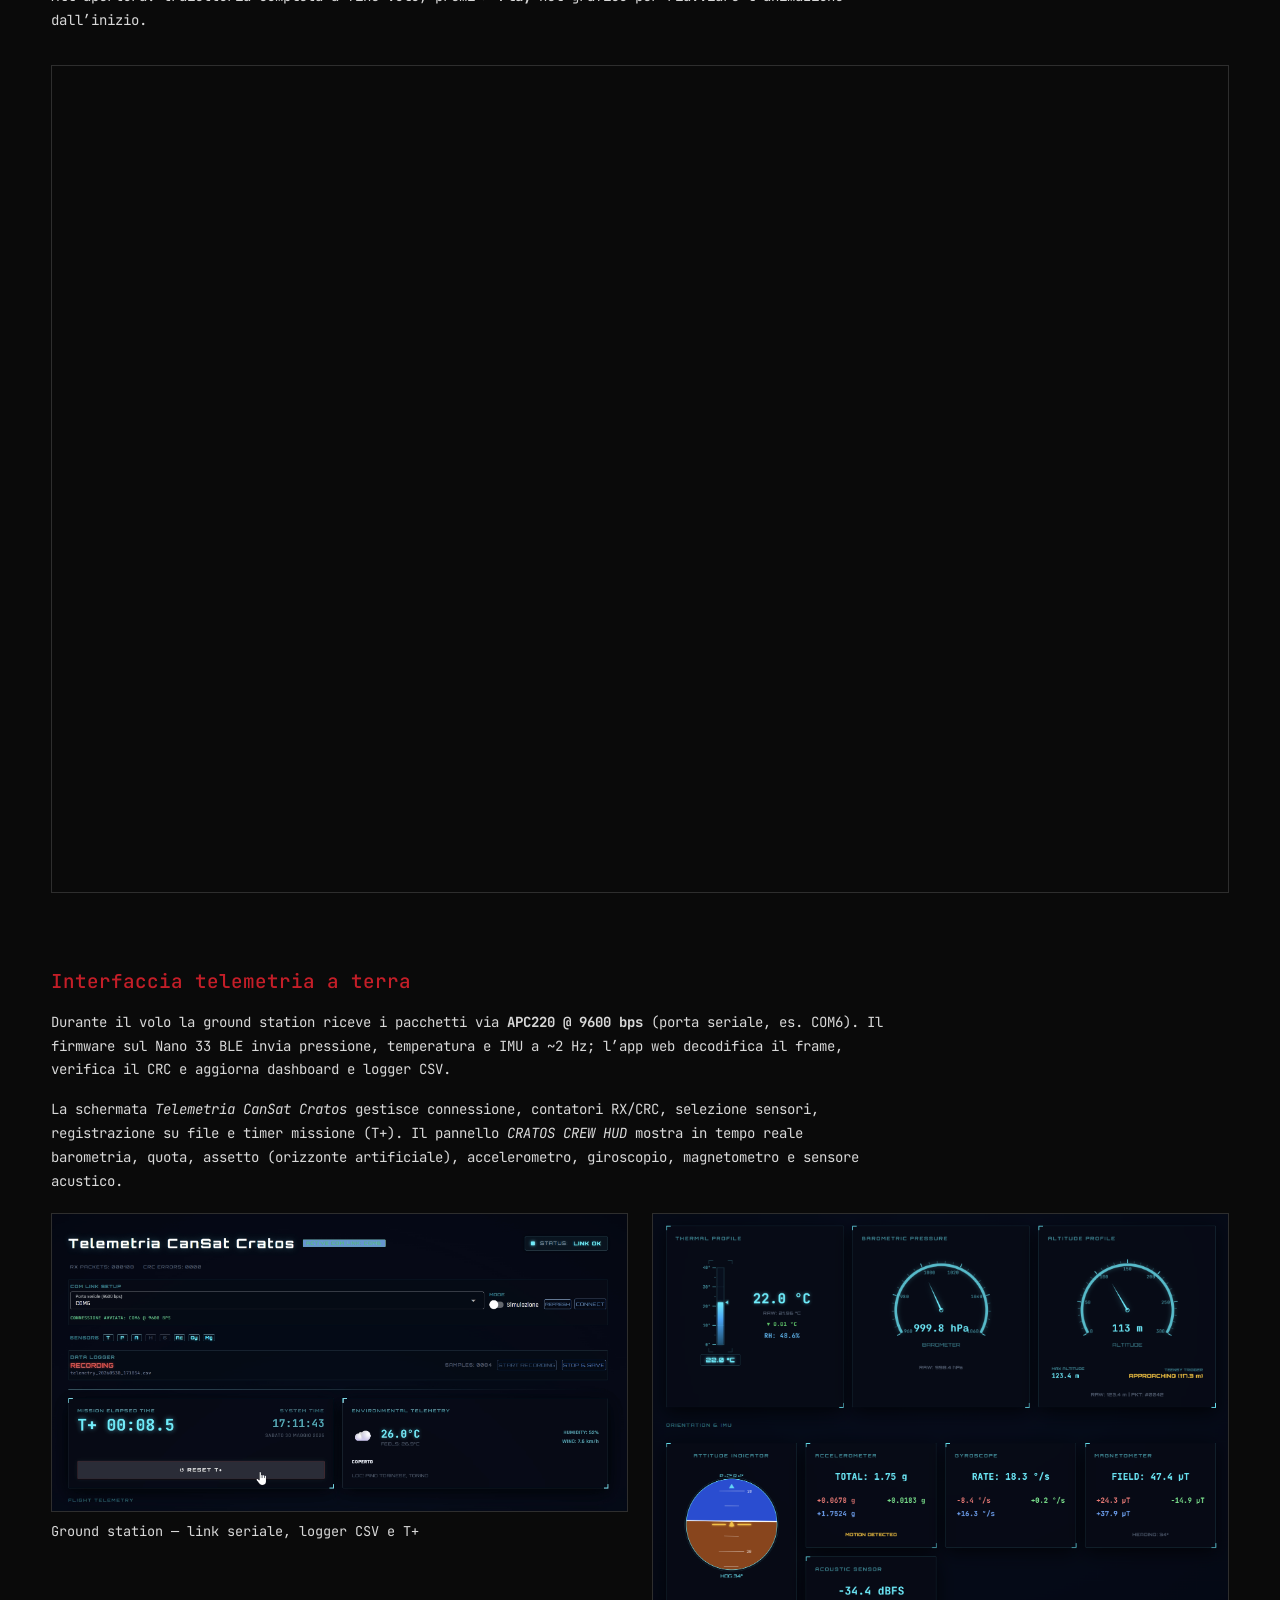
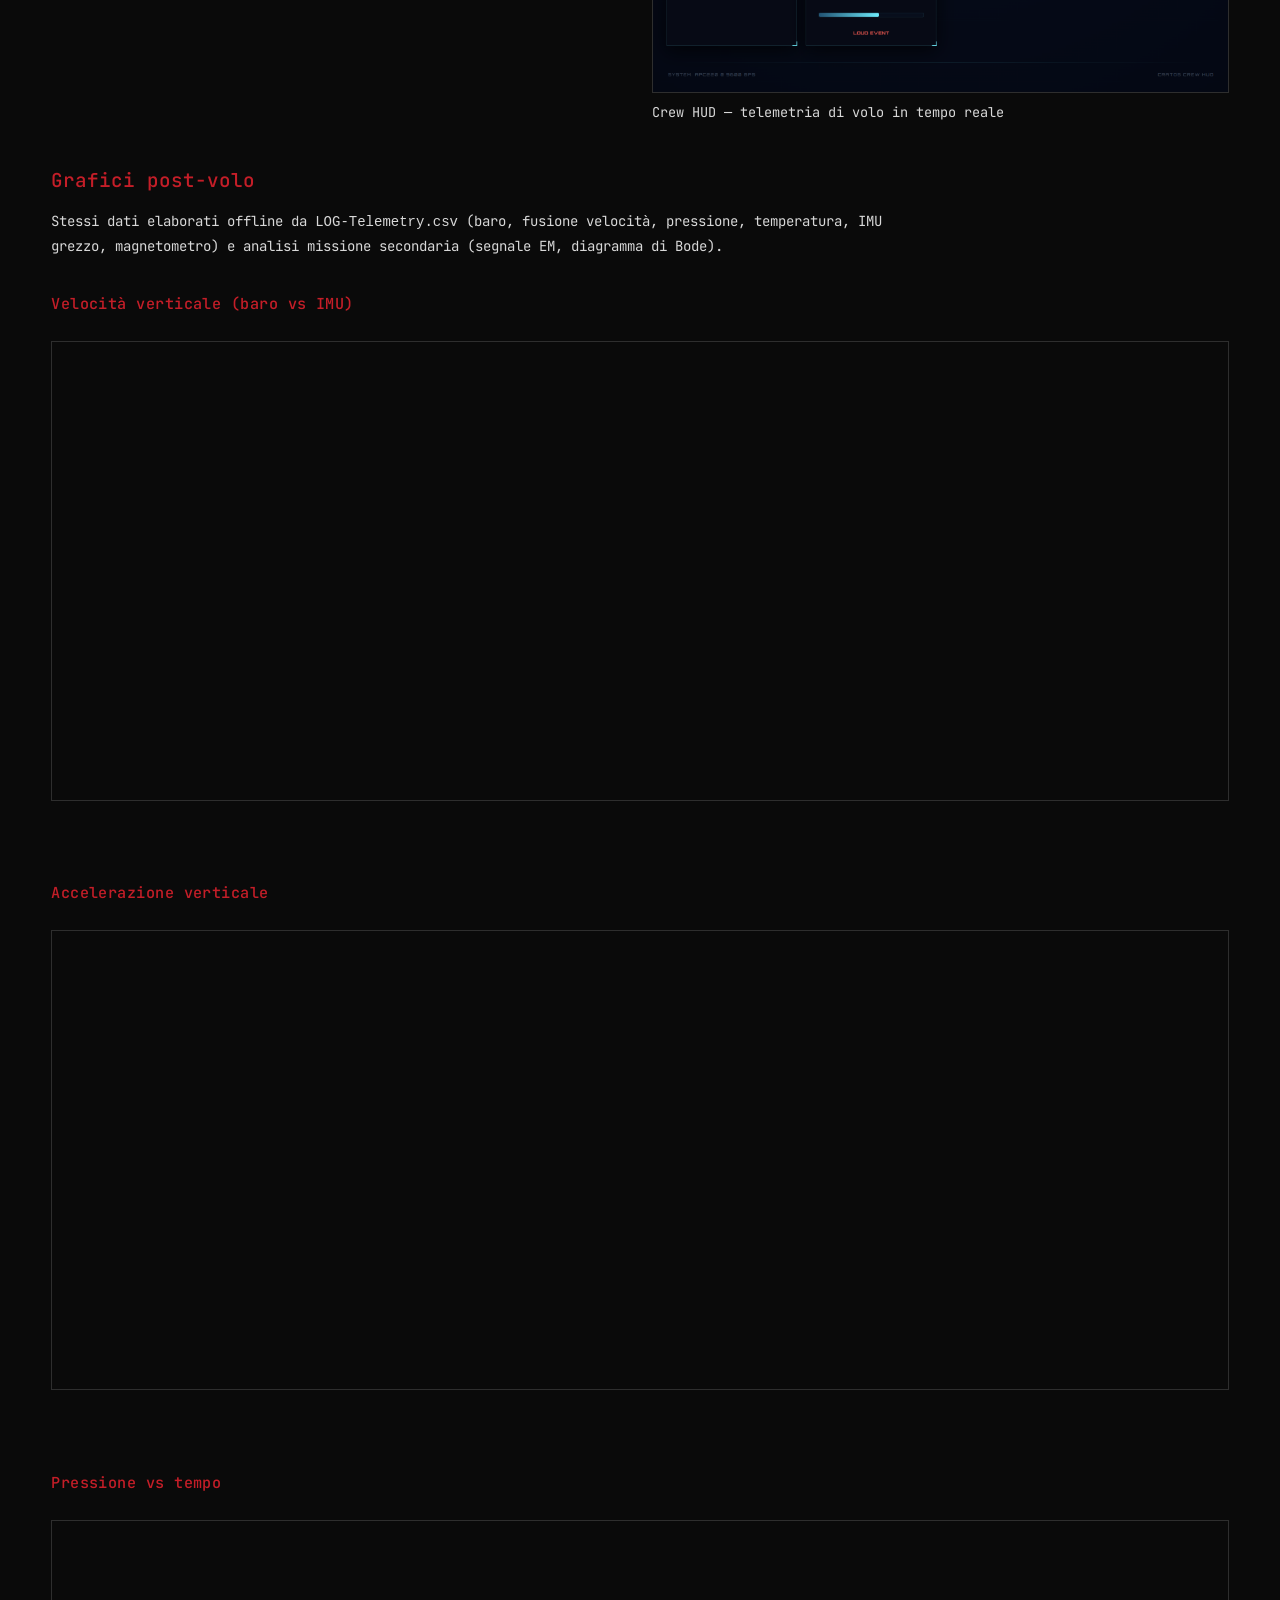
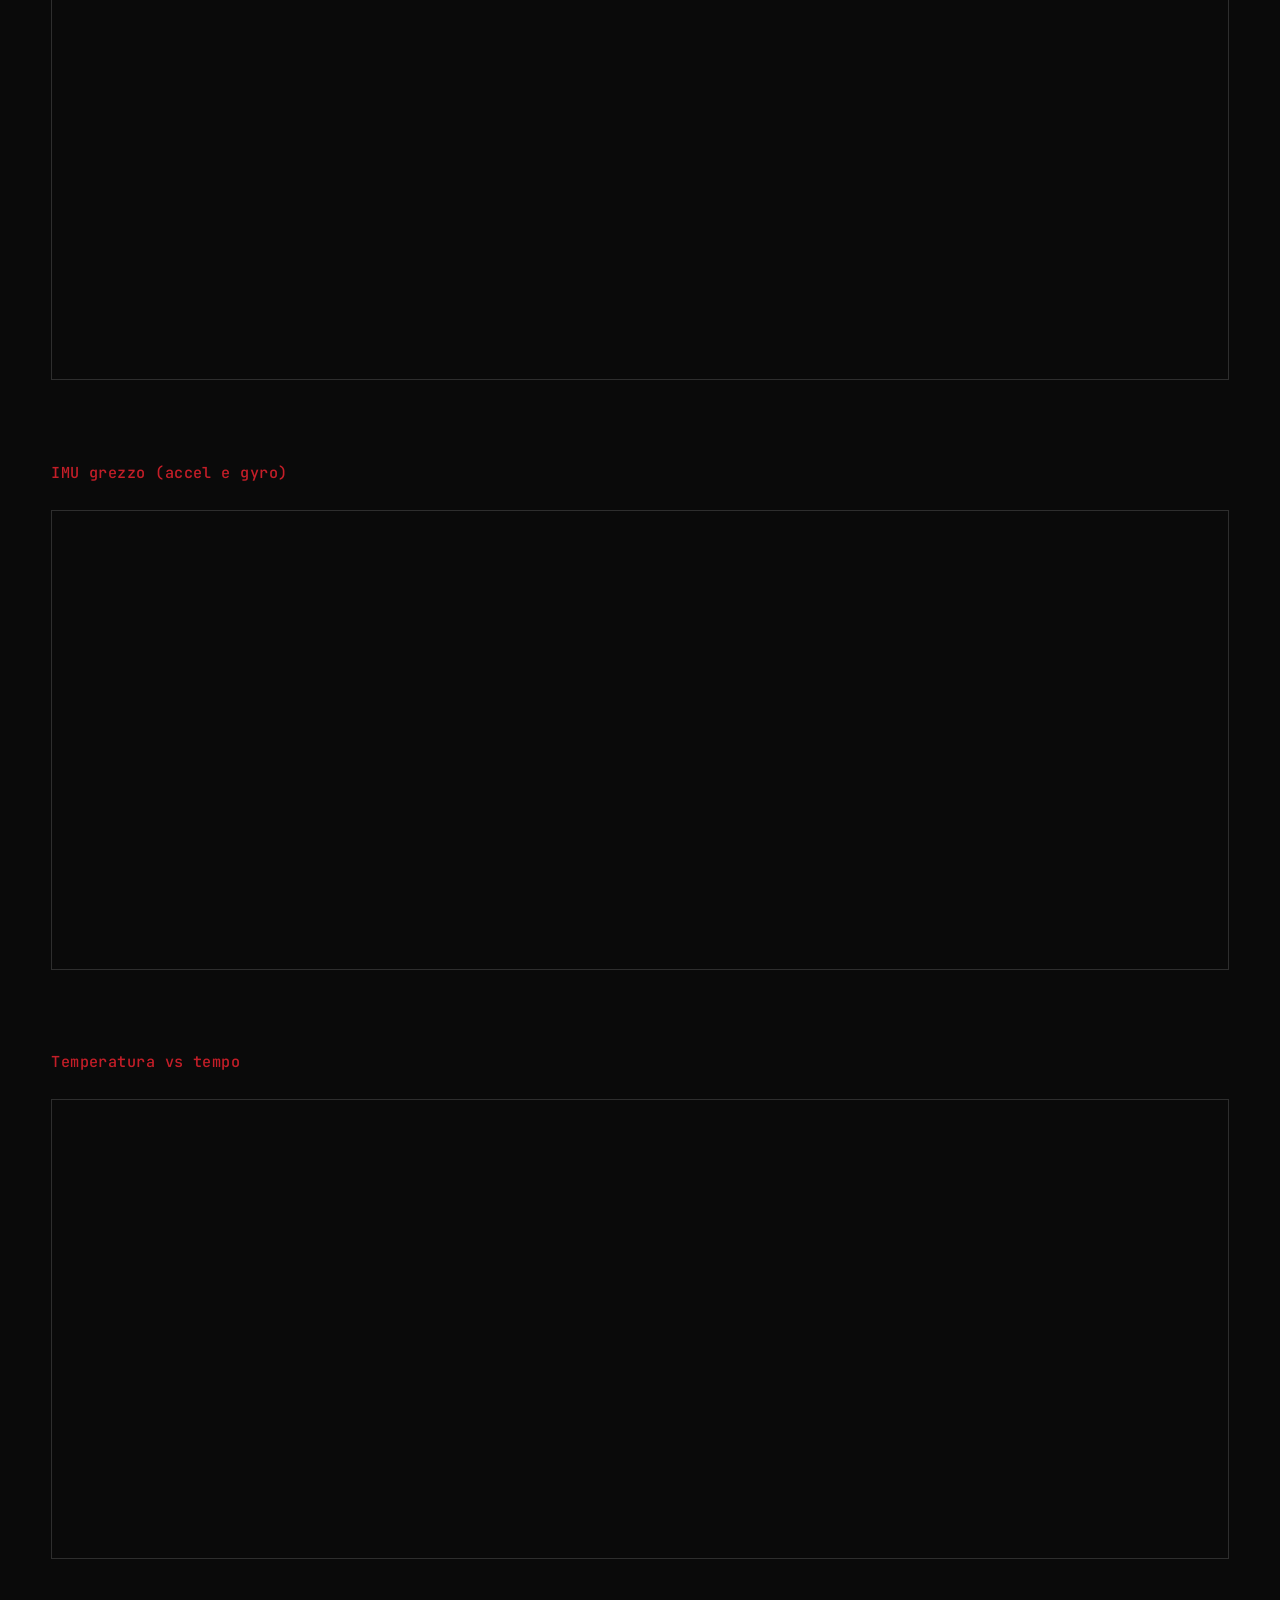
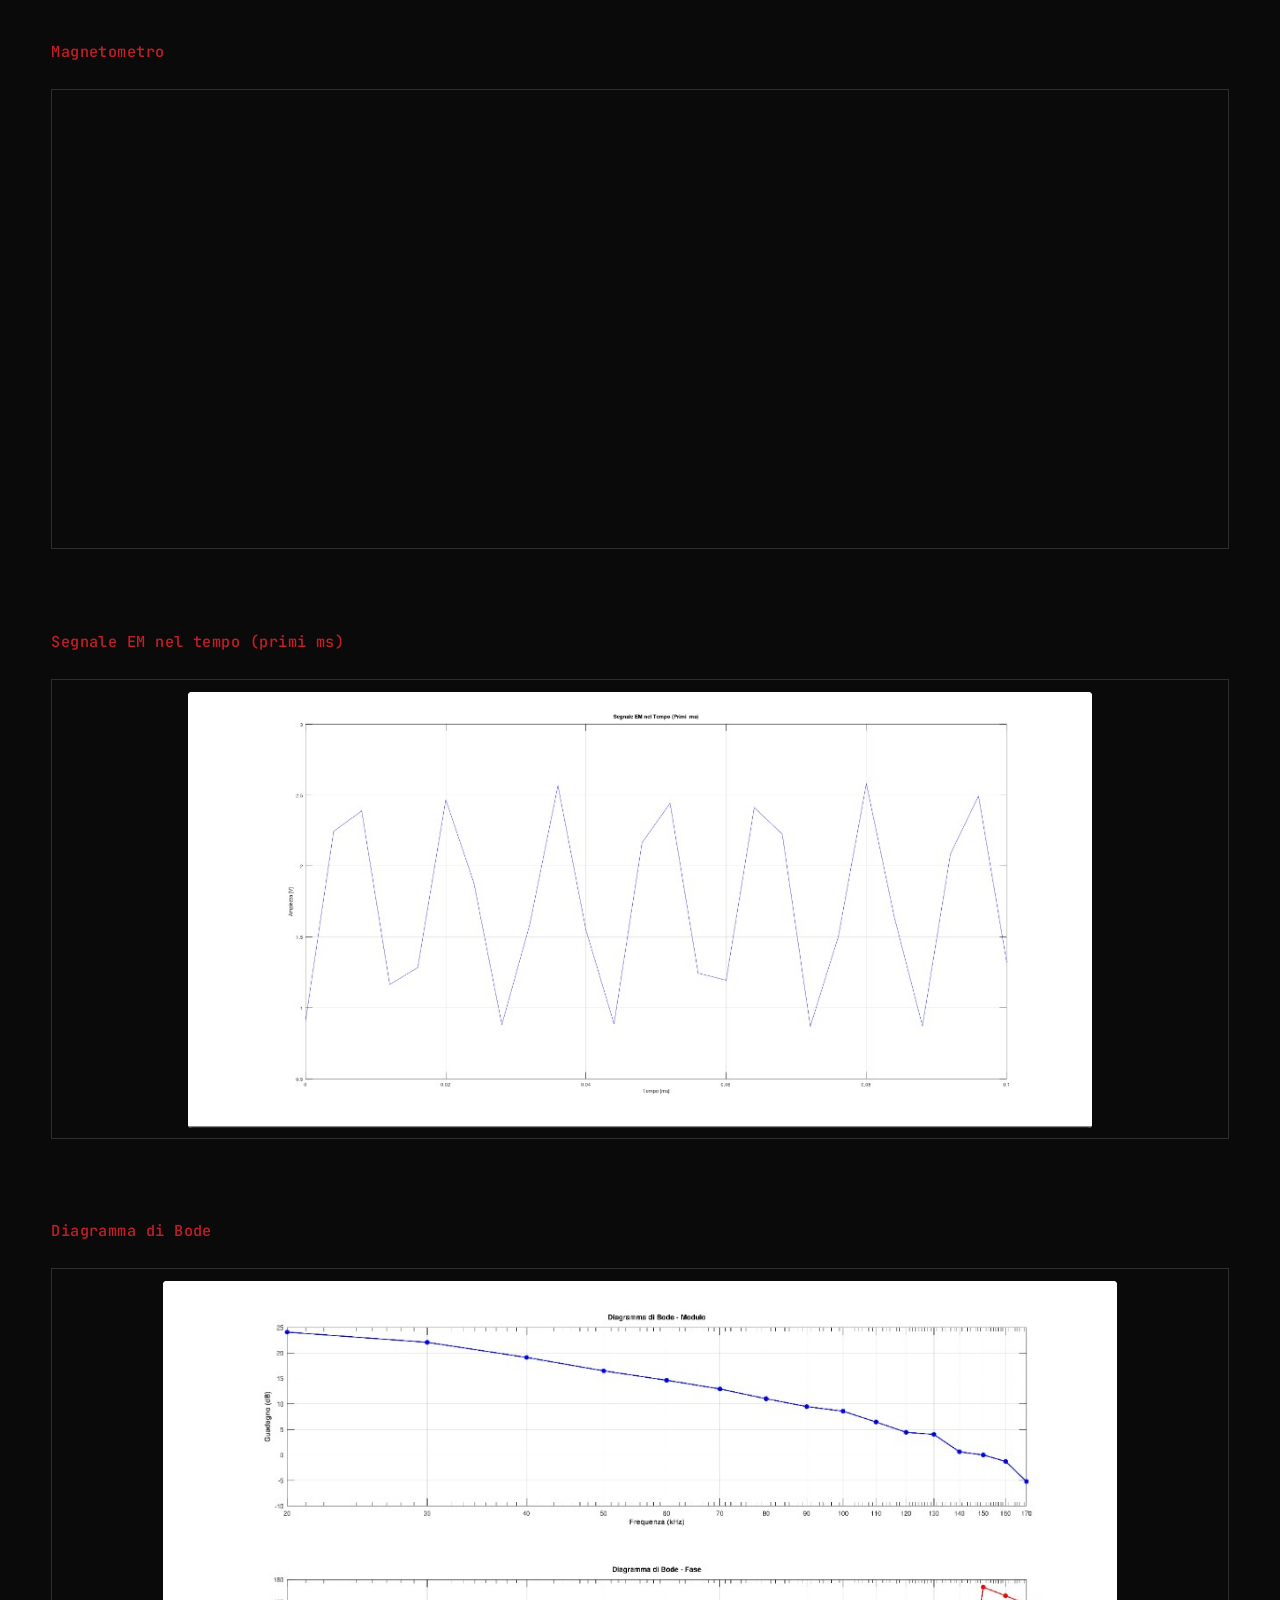
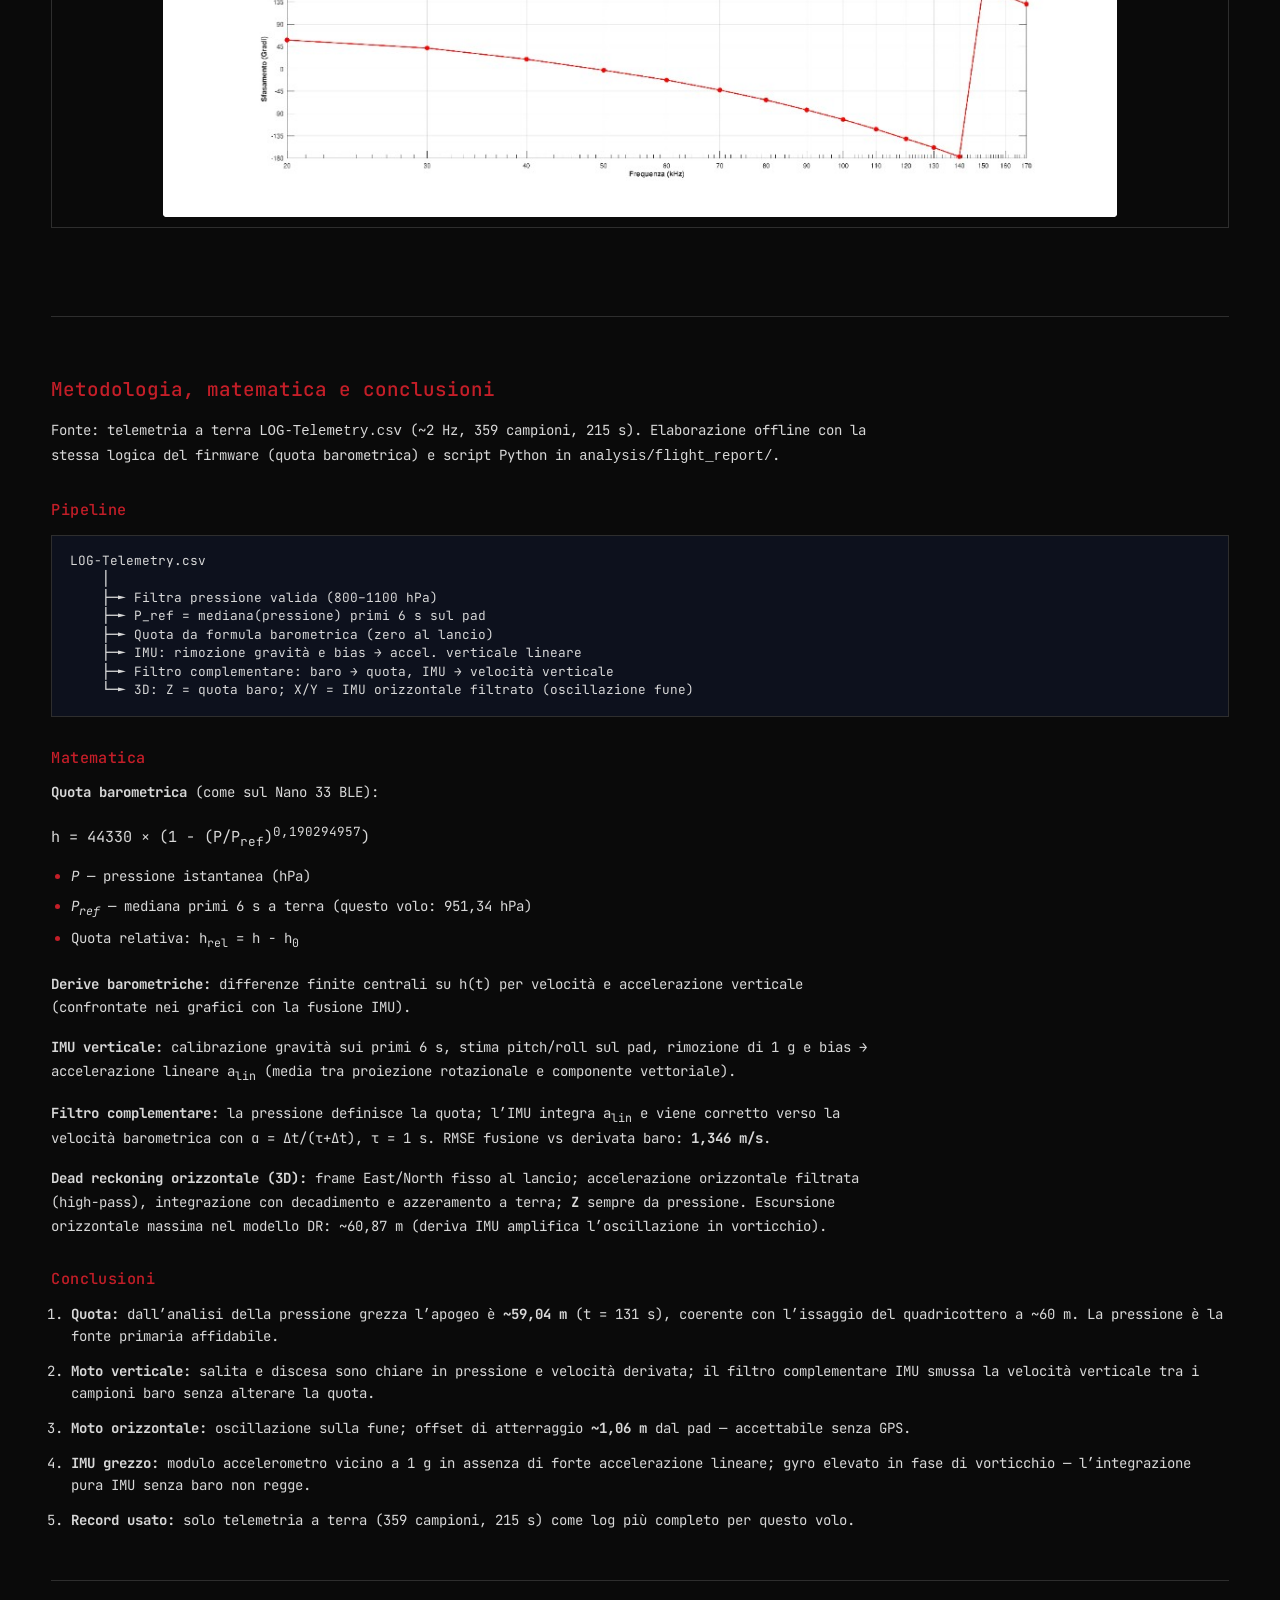
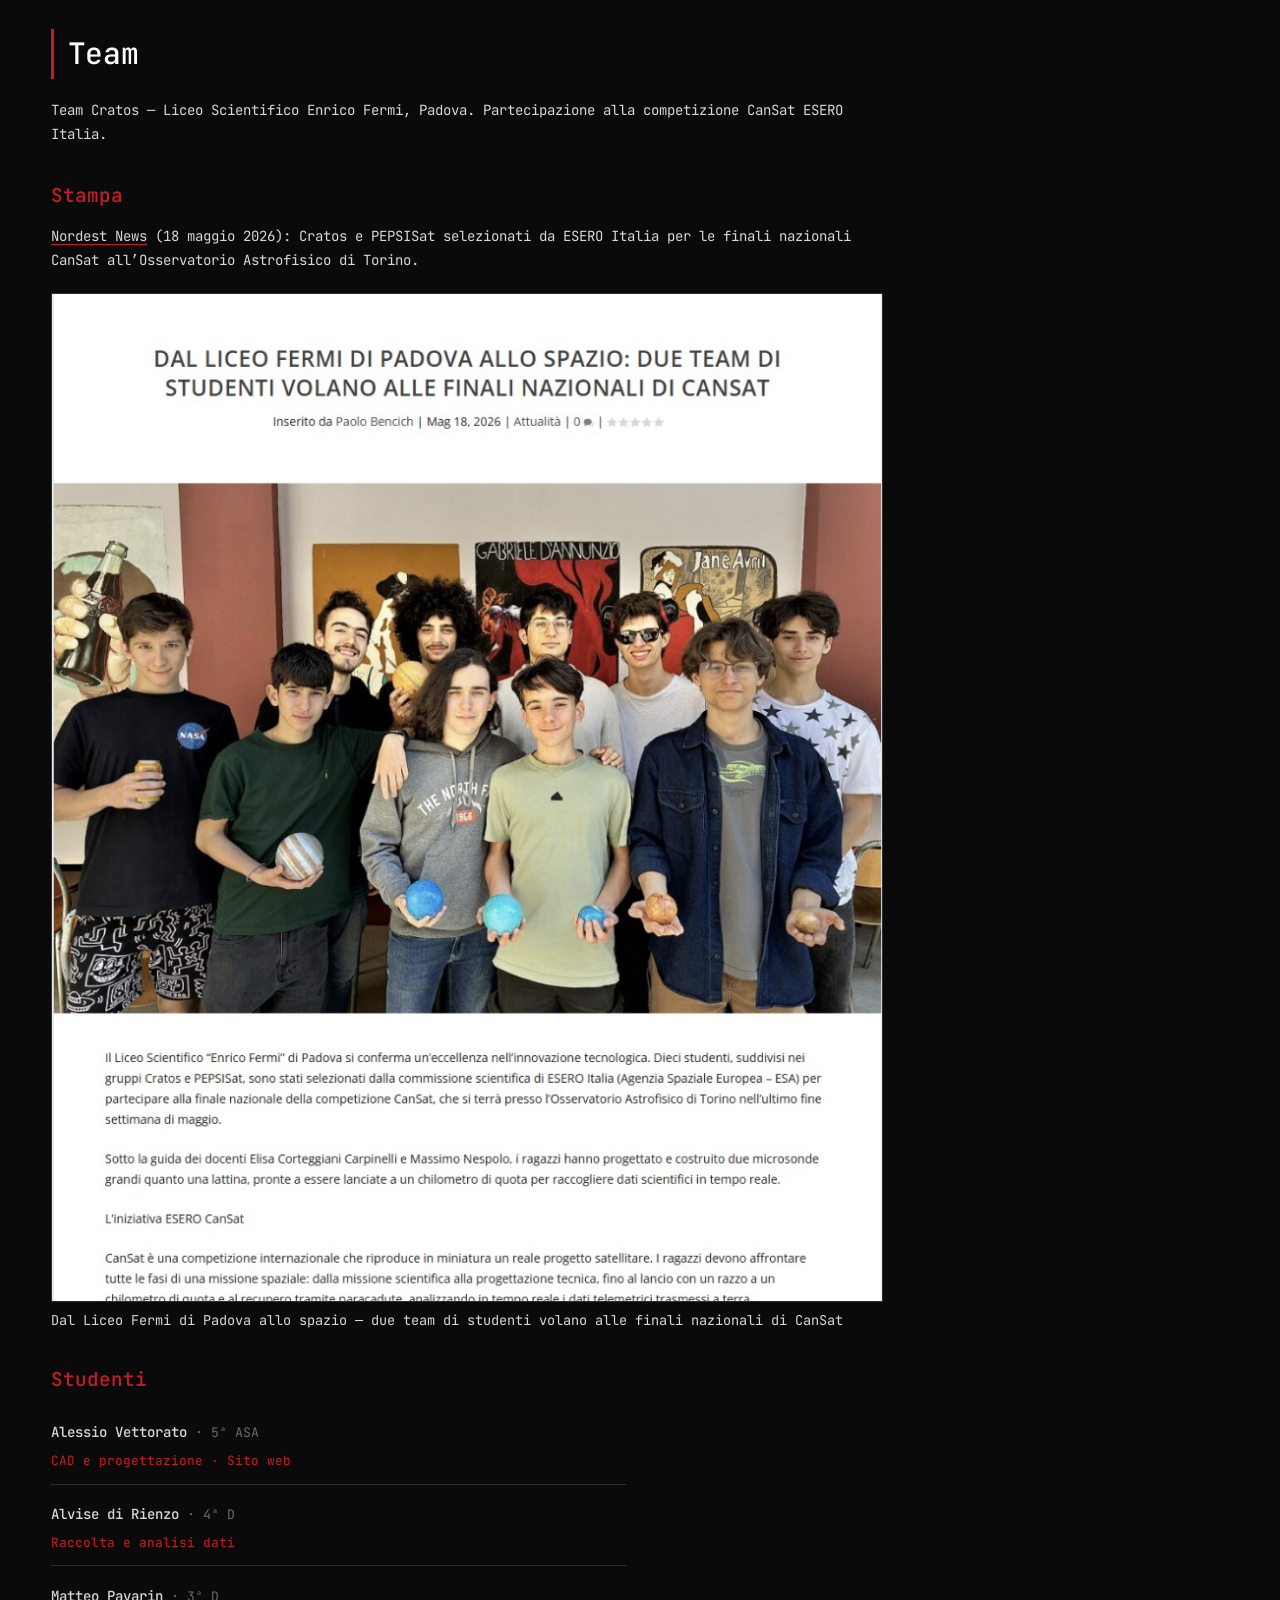
==== commit cde3013a: "Add Bode diagram (magnitude and phase) to post-flight graphs. Co-authored-by: Cursor <cursoragent@cu" ====
--- a/index.html
+++ b/index.html
@@ -618,8 +618,8 @@
         <h3 class="text-reveal" data-i18n="flight.h3charts">Grafici post-volo</h3>
         <p class="text-reveal" data-i18n="flight.p5">
           Stessi dati elaborati offline da <code>LOG-Telemetry.csv</code> (baro, fusione velocità,
-          pressione, temperatura, IMU grezzo, magnetometro) e segnale EM della missione secondaria
-          (primi ms).
+          pressione, temperatura, IMU grezzo, magnetometro) e analisi missione secondaria (segnale
+          EM, diagramma di Bode).
         </p>
         <div class="flight-charts-embed">
           <h4 class="text-reveal" data-i18n="flight.chart1">Velocità verticale (baro vs IMU)</h4>
@@ -680,6 +680,14 @@
             data-i18n-title="flight.chart7Title"
             loading="lazy"
           ></iframe>
+          <h4 class="text-reveal" data-i18n="flight.chart8">Diagramma di Bode</h4>
+          <iframe
+            class="flight-frame flight-frame--chart flight-frame--chart-bode"
+            src="assets/flight/09_bode.html"
+            title="Diagramma di Bode"
+            data-i18n-title="flight.chart8Title"
+            loading="lazy"
+          ></iframe>
         </div>
 
         <div class="flight-method reveal">
--- a/css/style.css
+++ b/css/style.css
@@ -306,6 +306,10 @@
   margin-bottom: 2.5rem;
 }
 
+.flight-frame--chart-bode {
+  height: 560px;
+}
+
 .flight-charts-embed h4 {
   margin: 2rem 0 0.5rem;
   font-size: 0.95rem;
@@ -882,6 +886,10 @@
   .flight-frame--chart {
     height: 380px;
   }
+
+  .flight-frame--chart-bode {
+    height: 460px;
+  }
 }
 
 @media (max-width: 380px) {
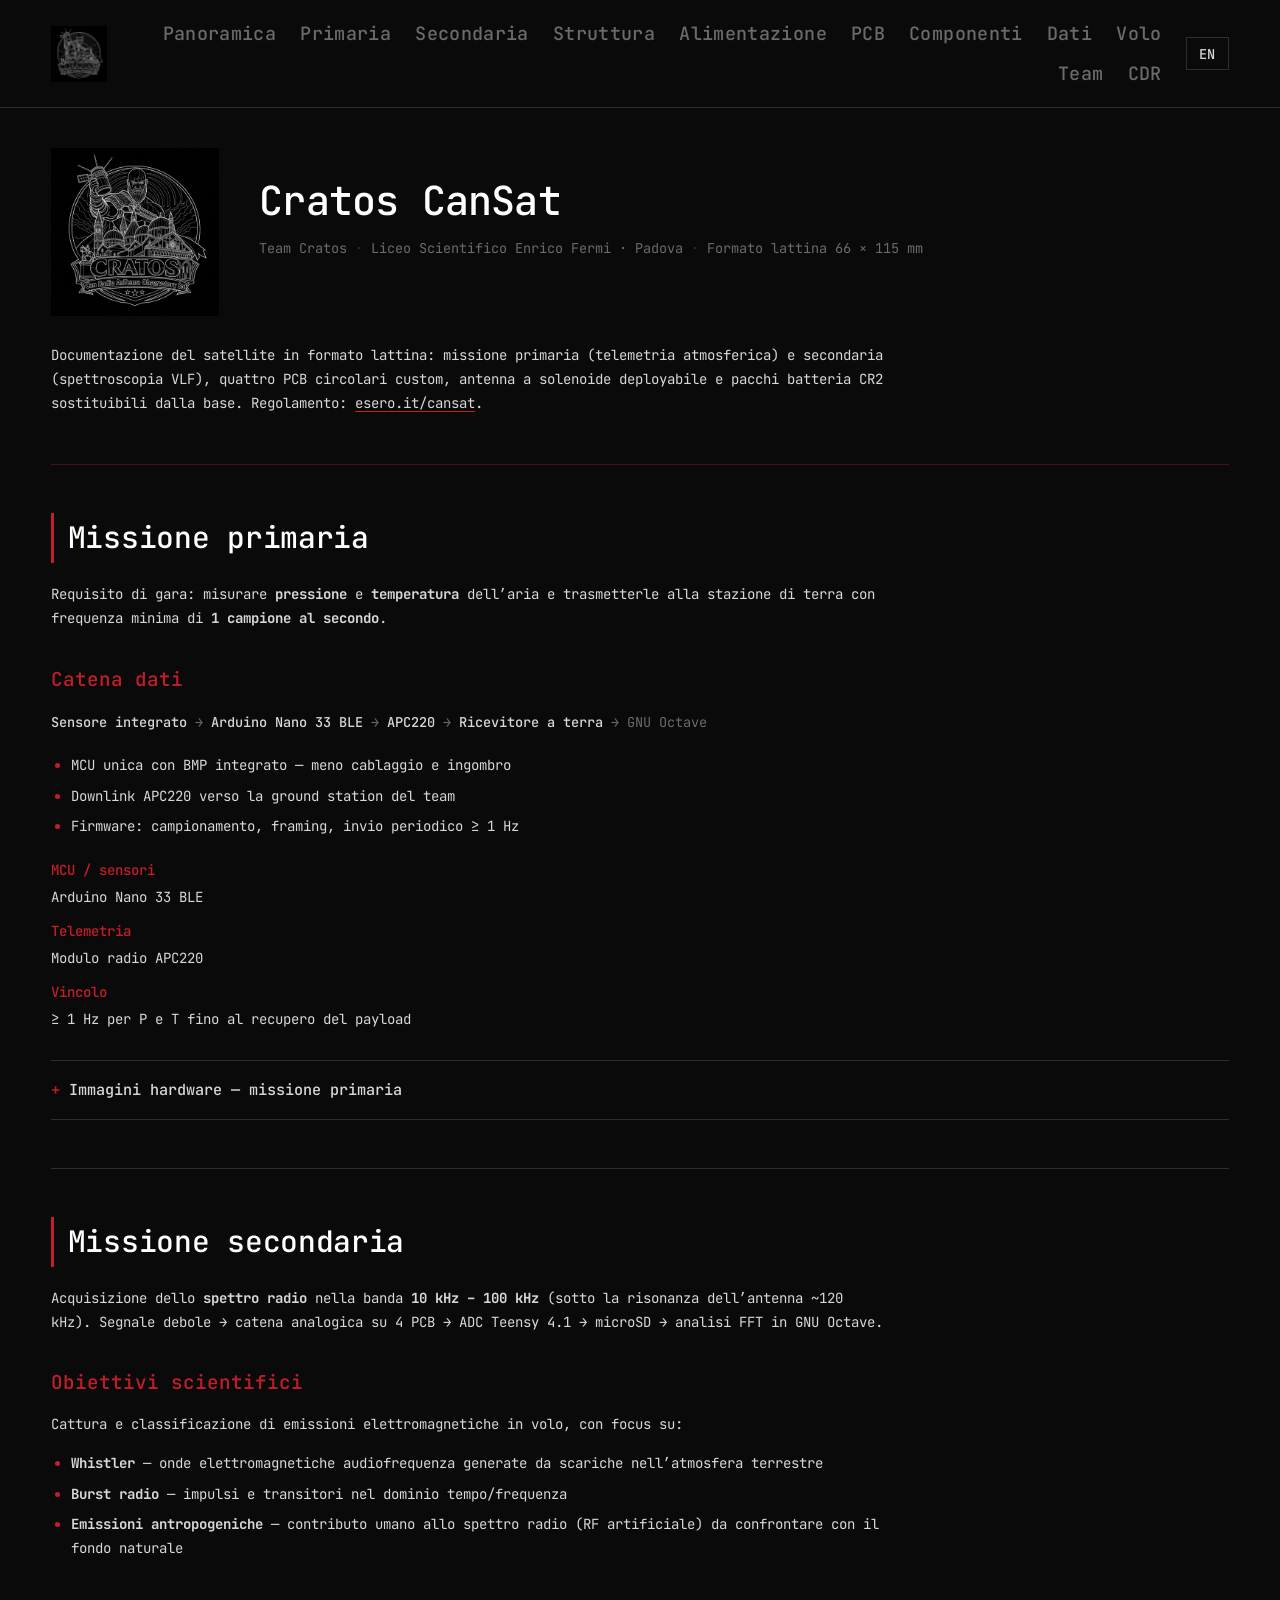
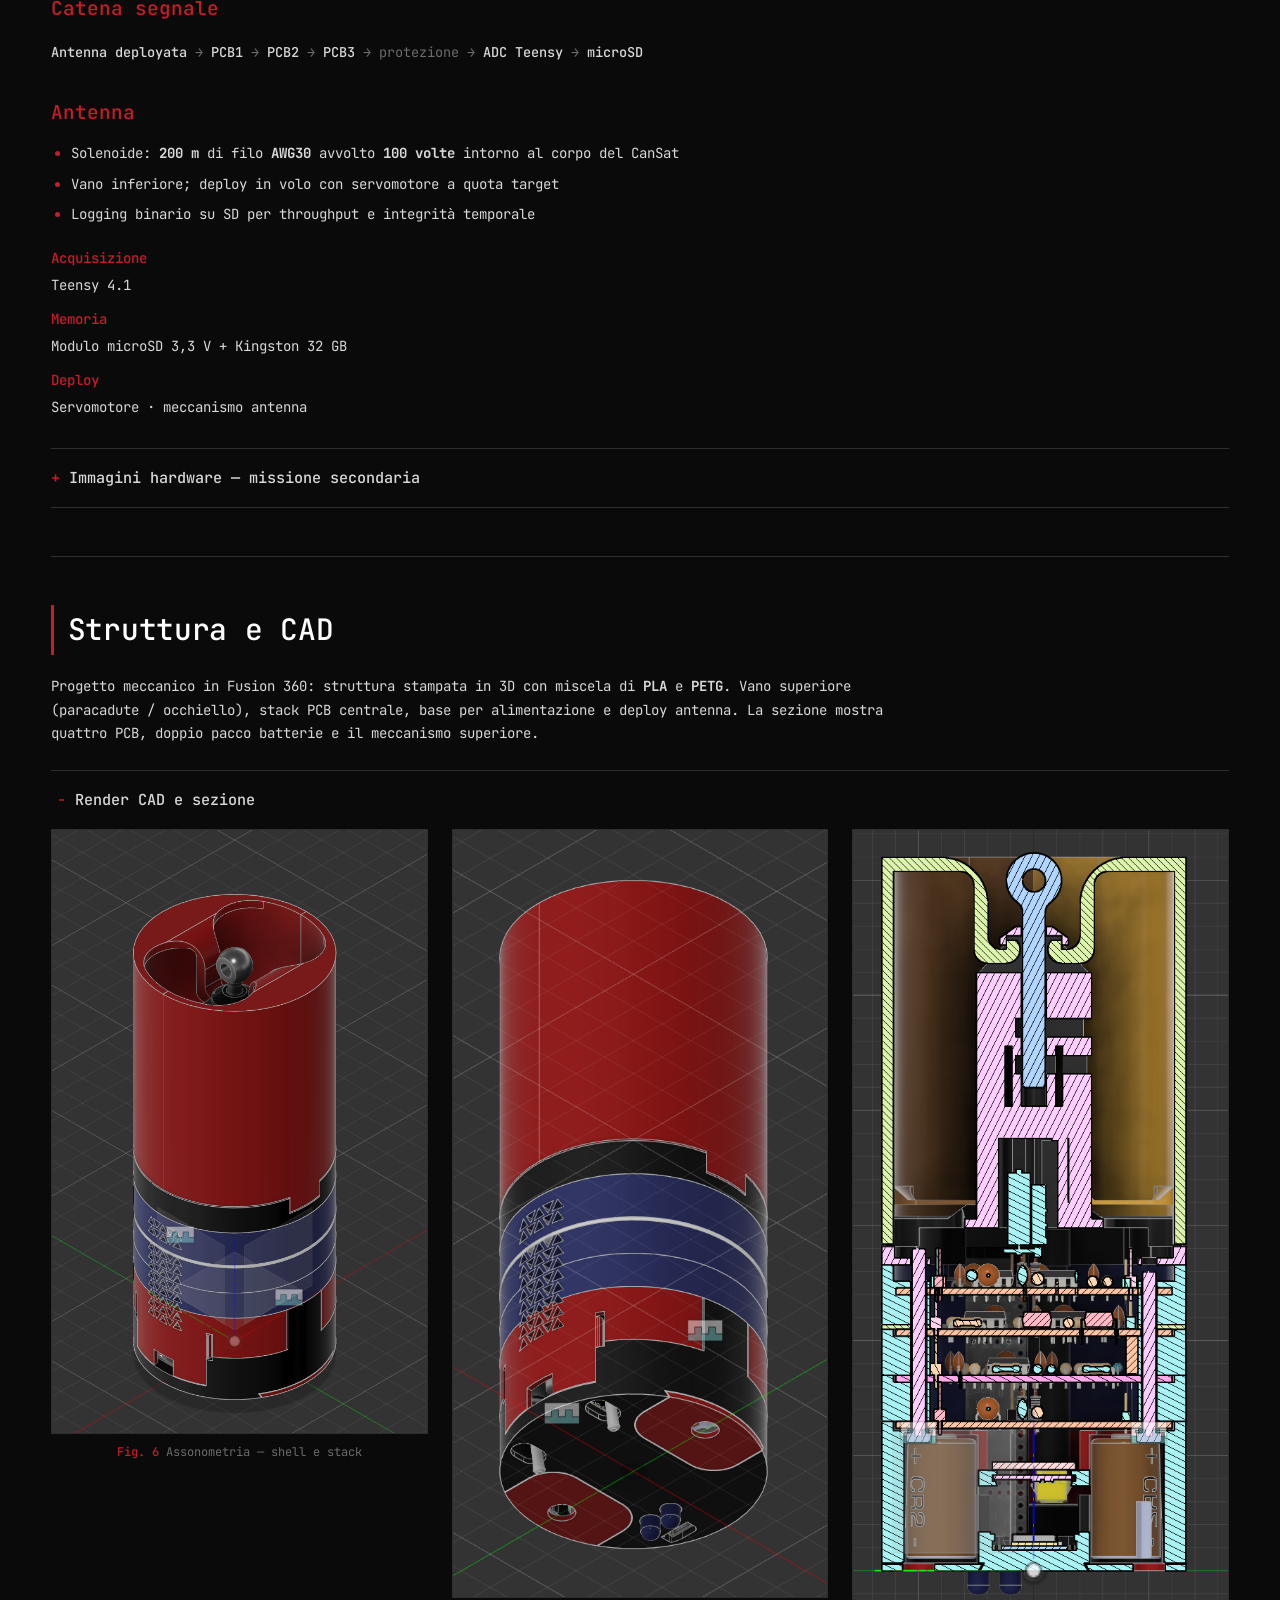
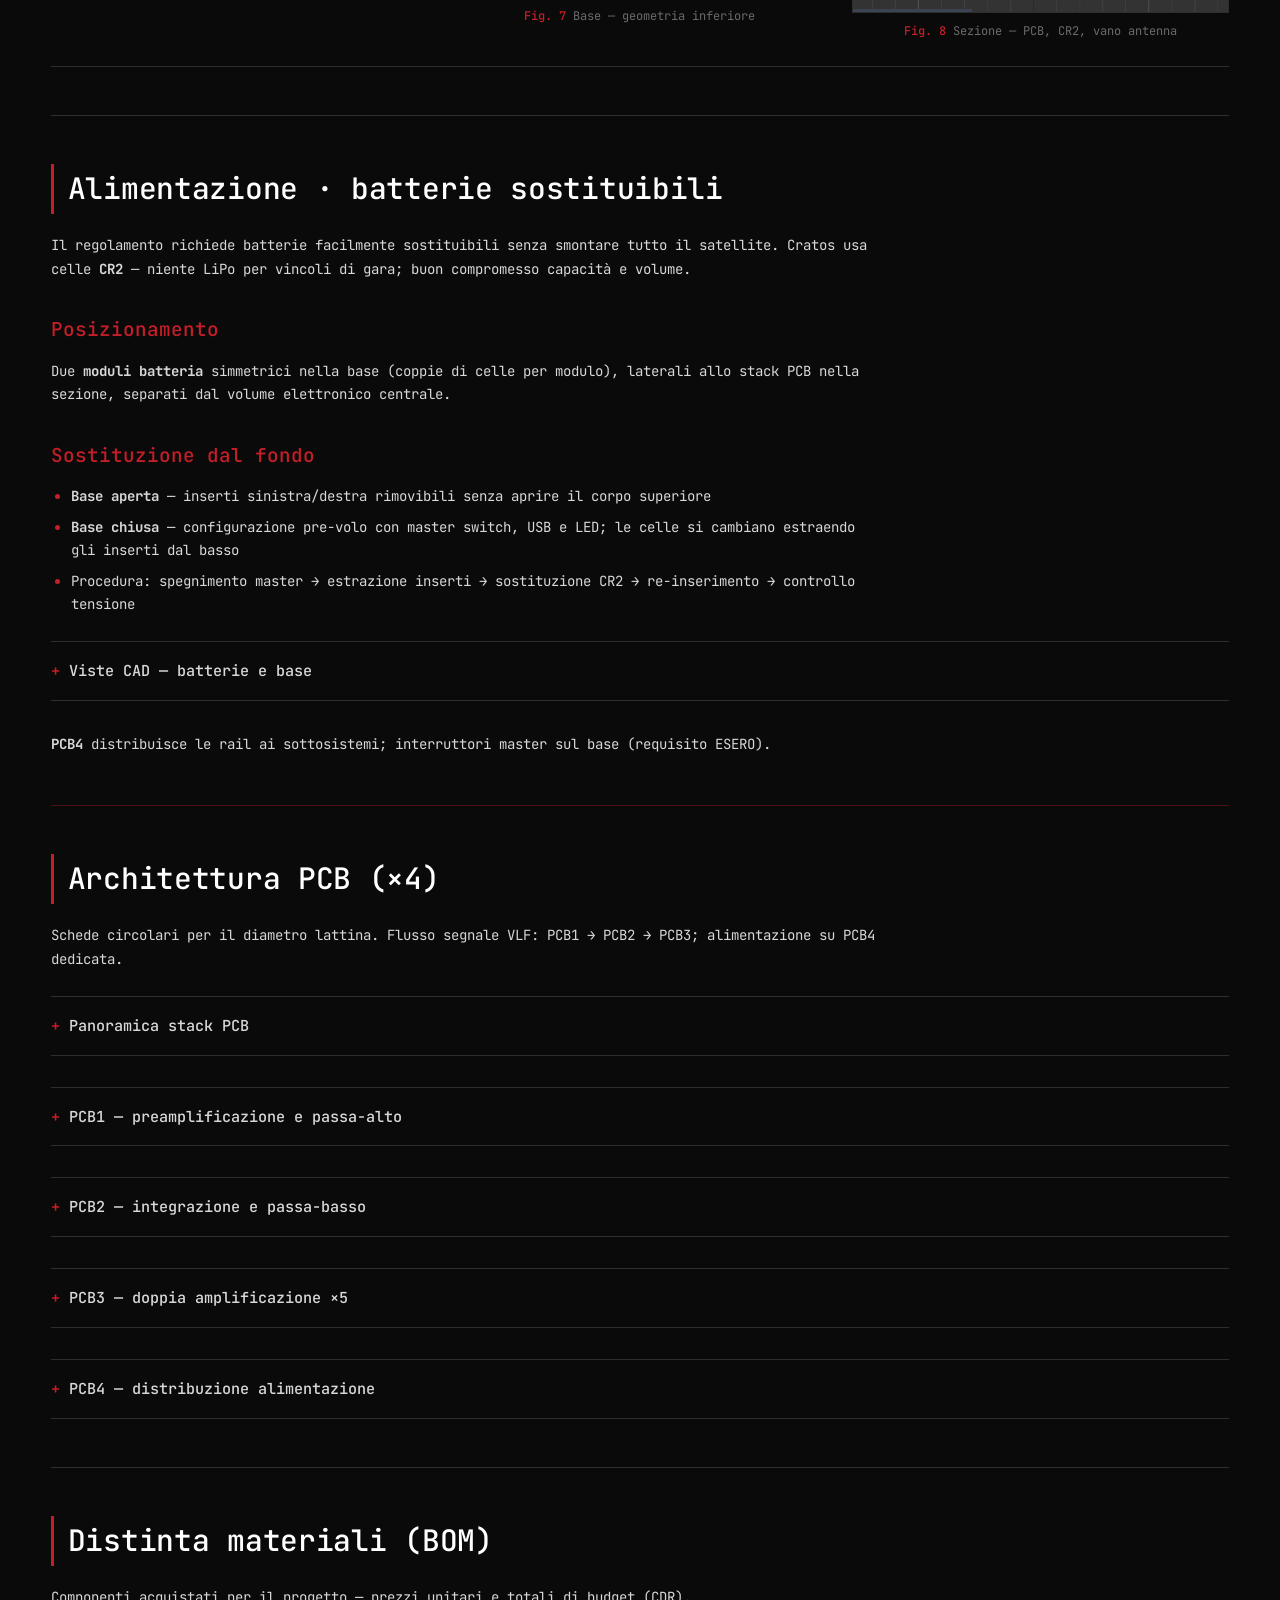
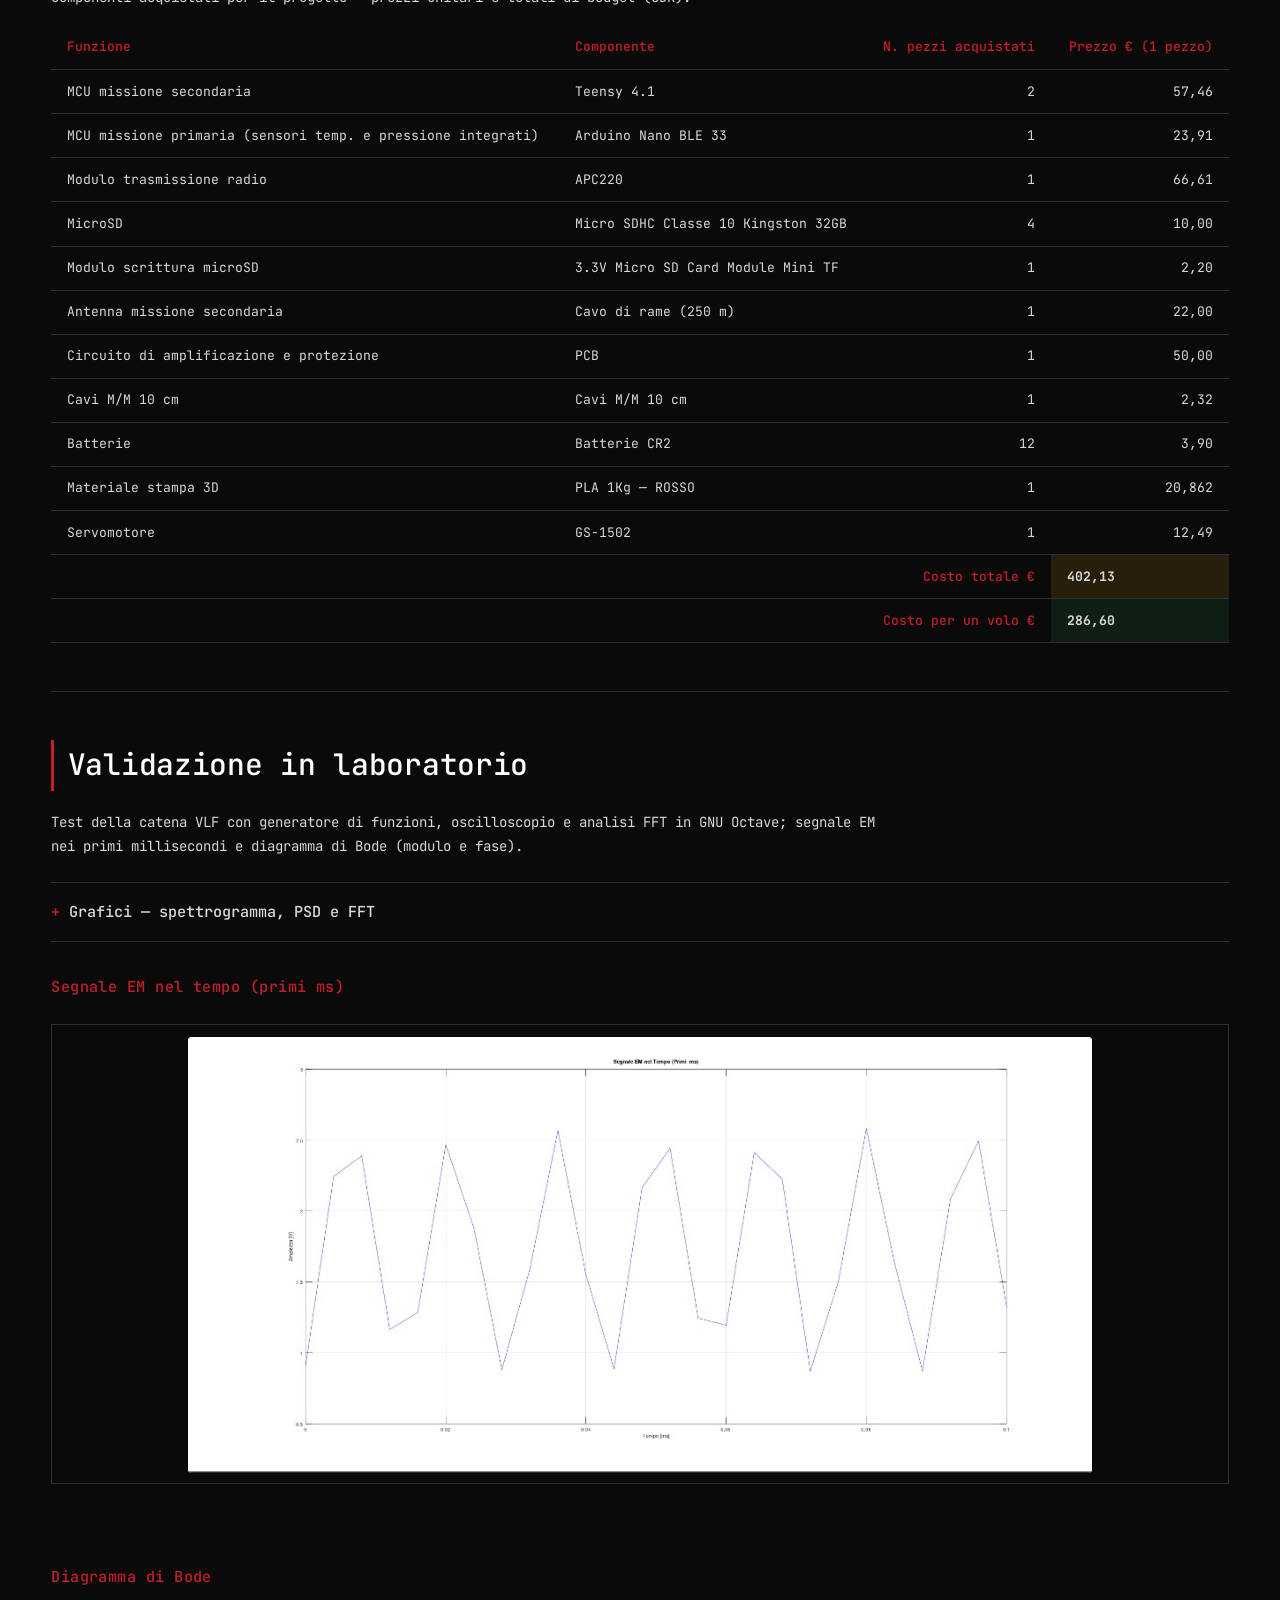
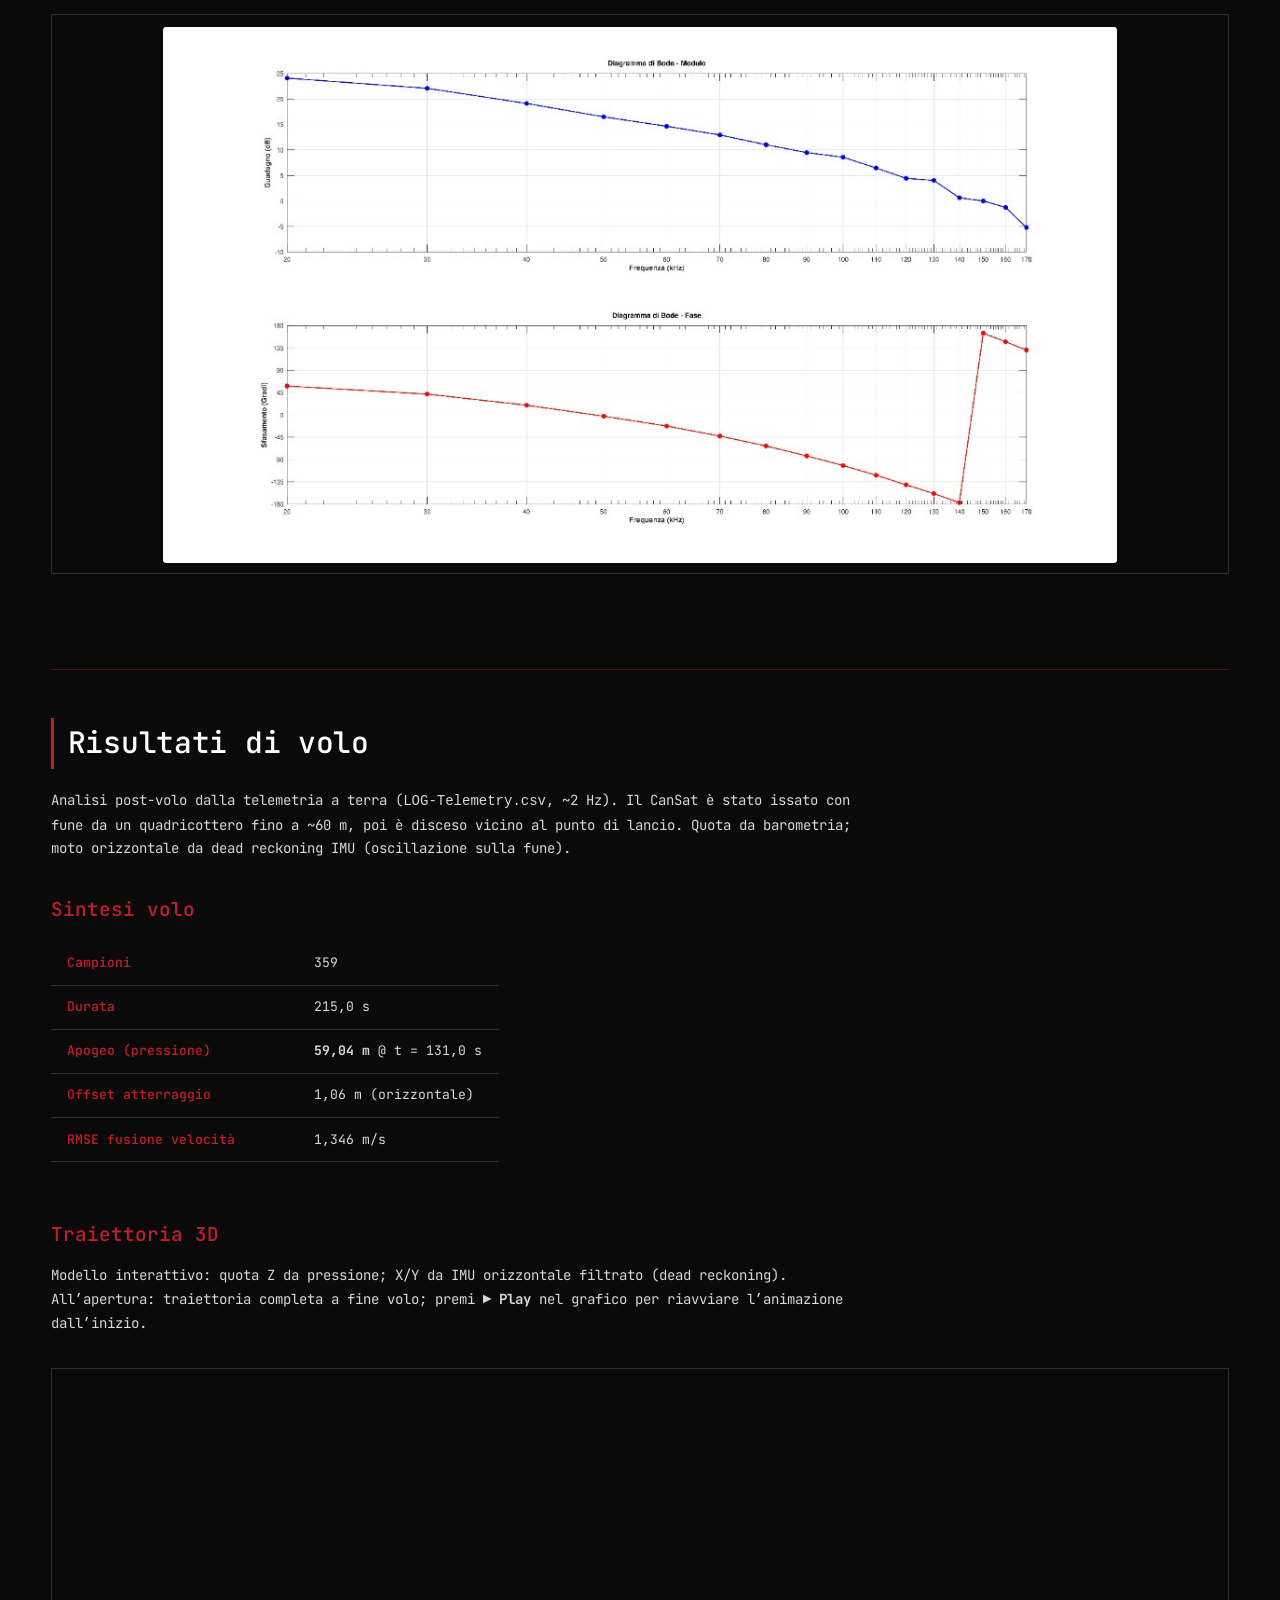
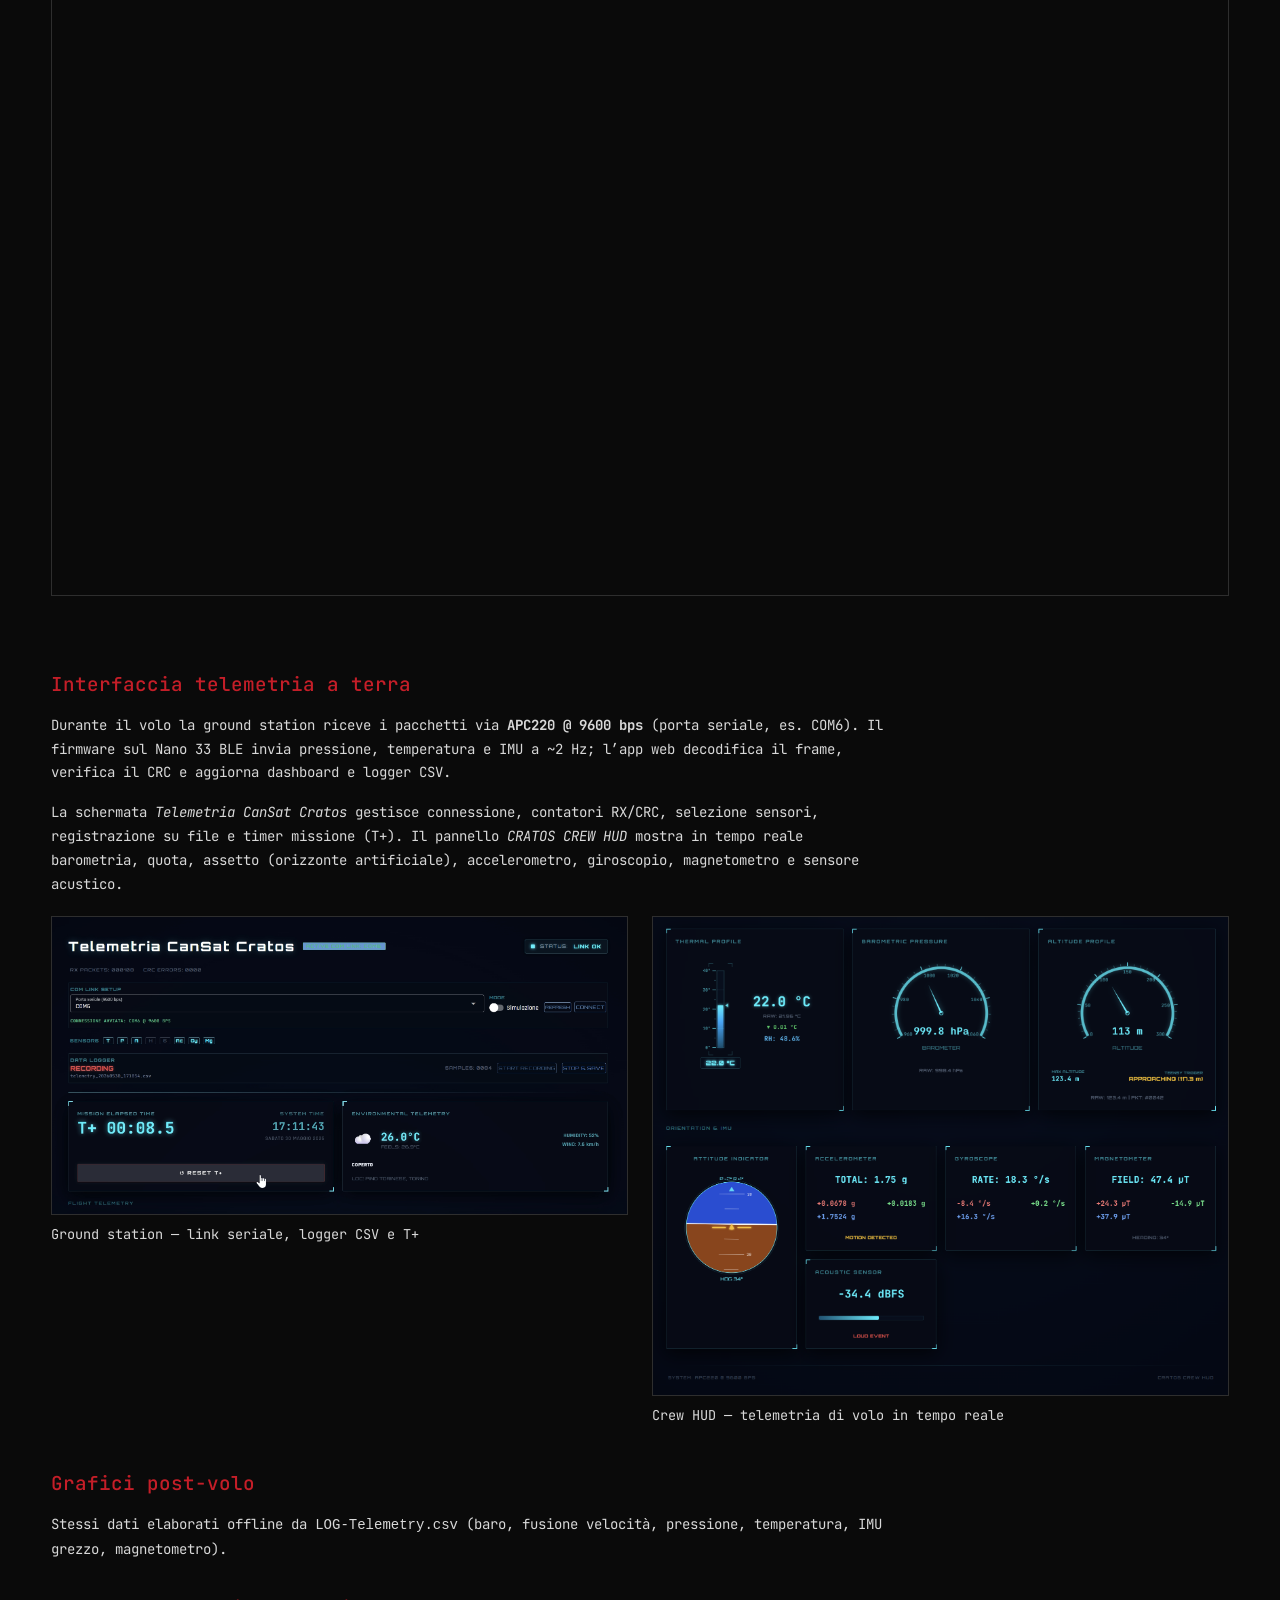
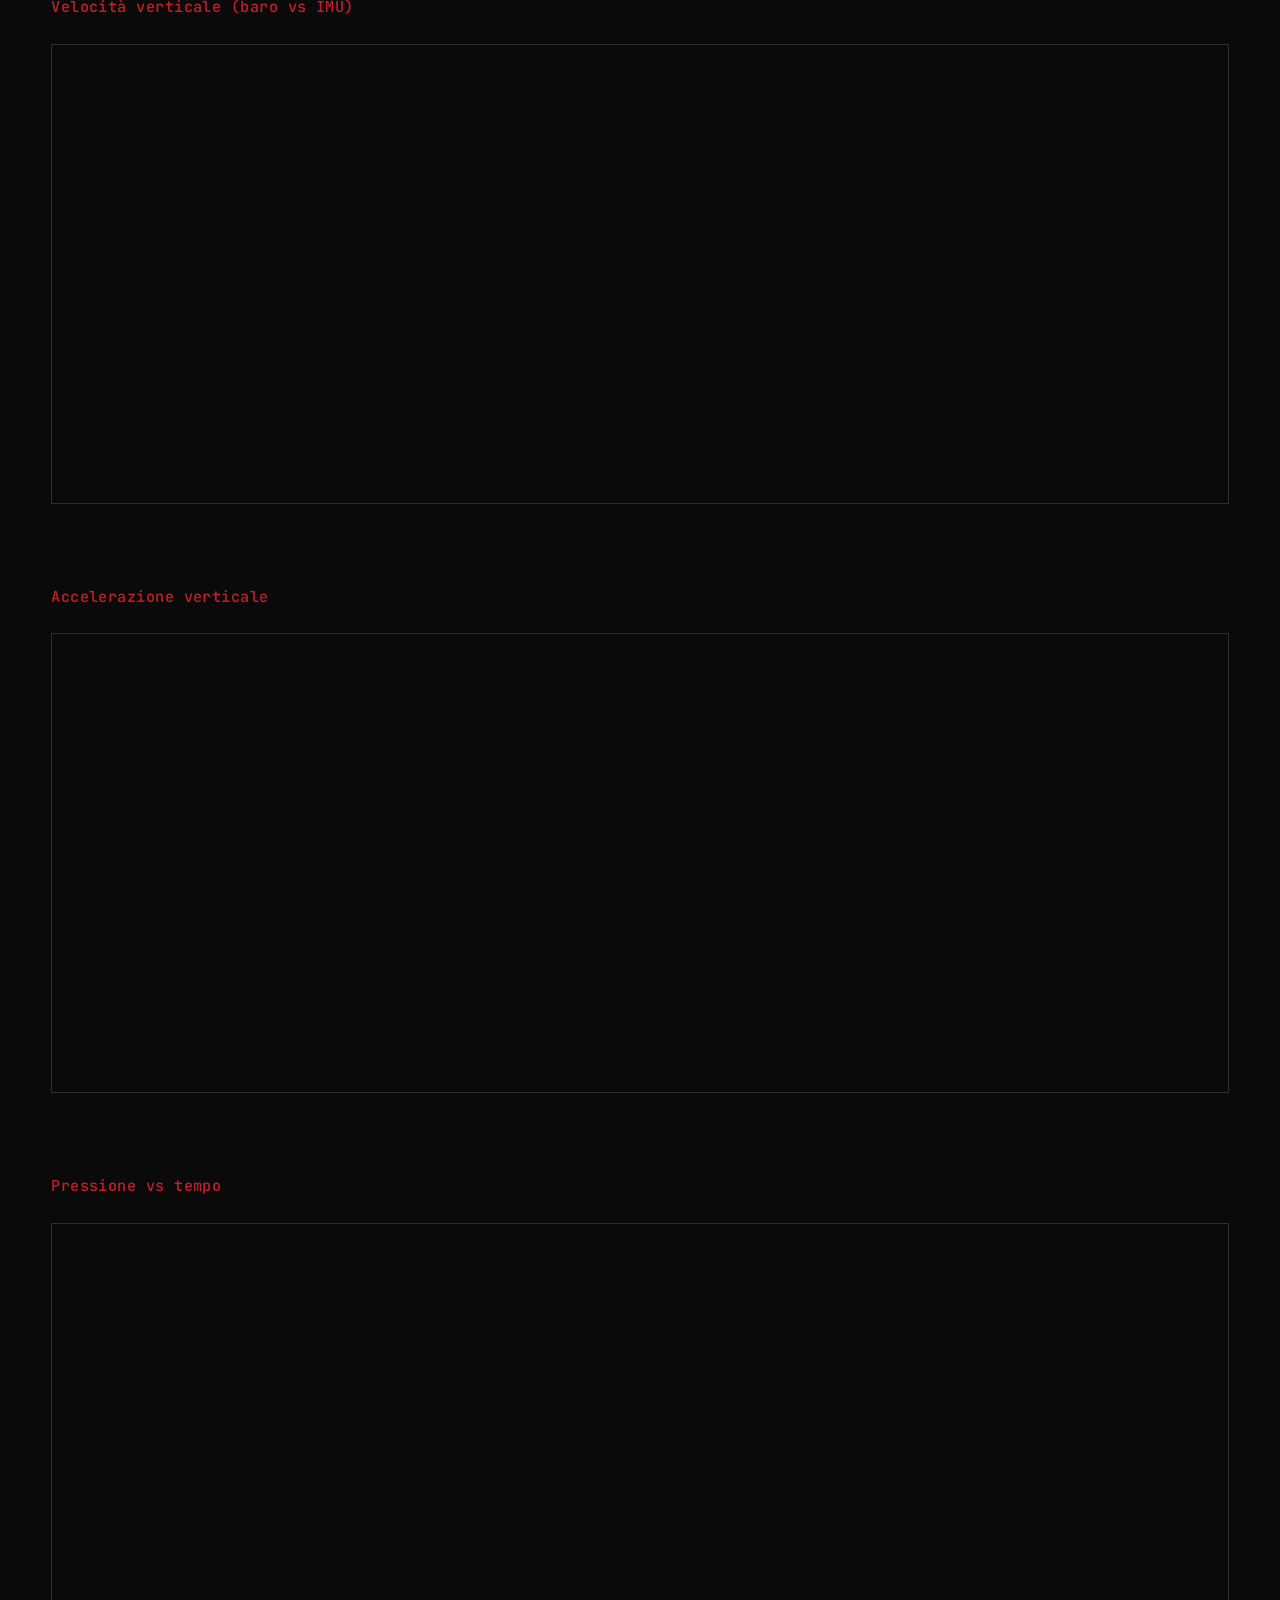
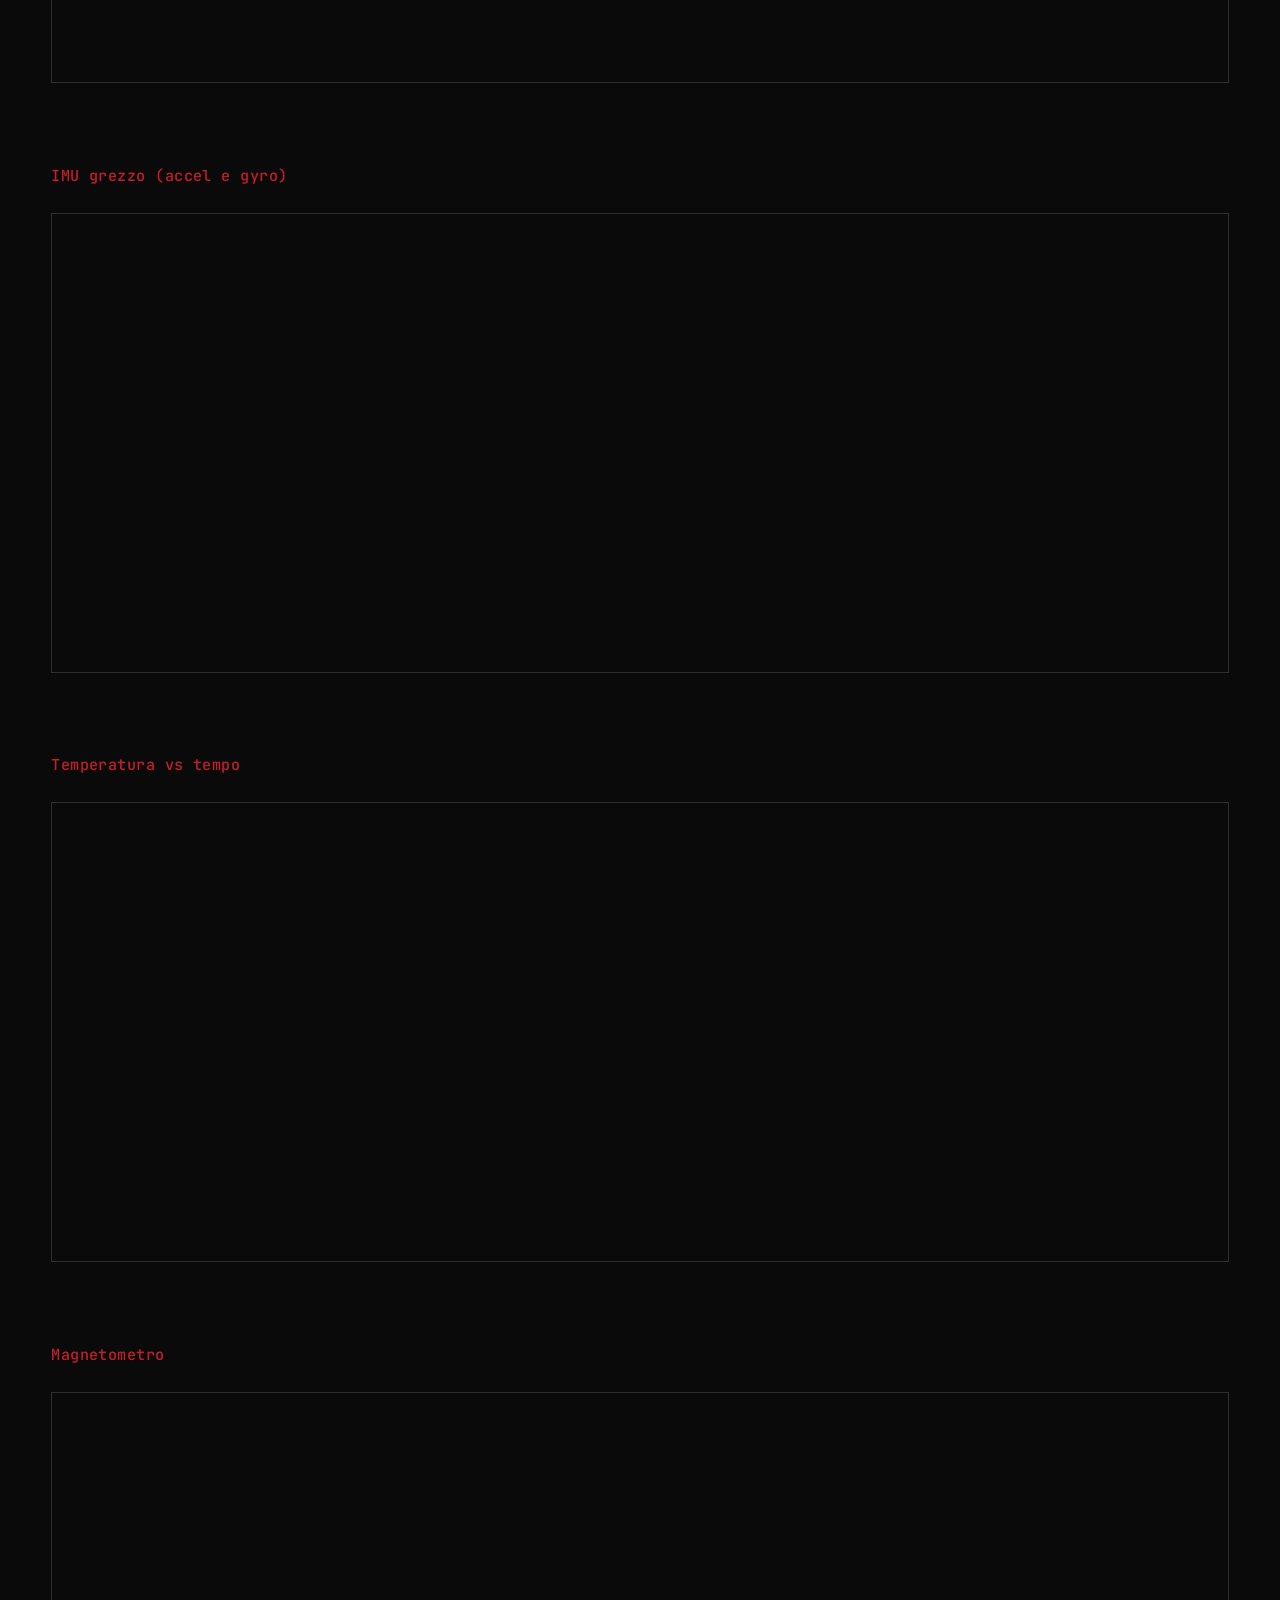
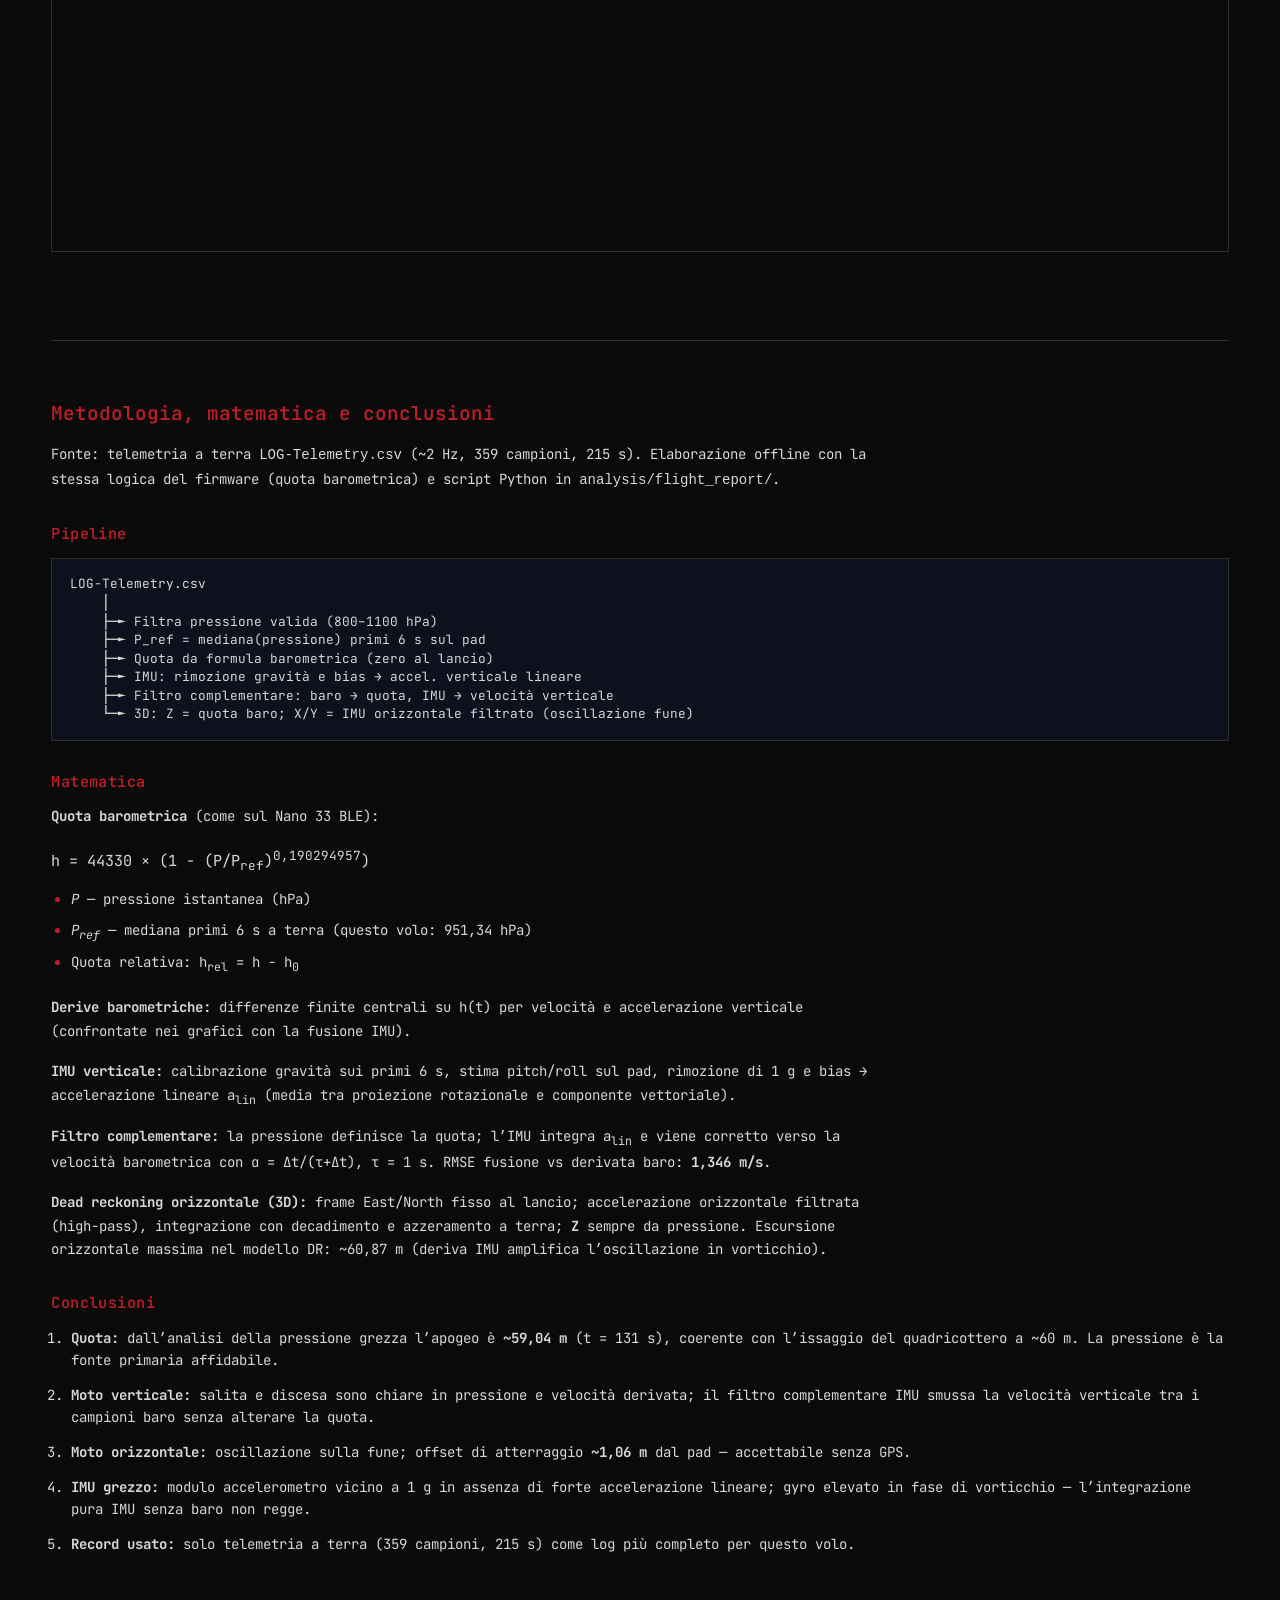
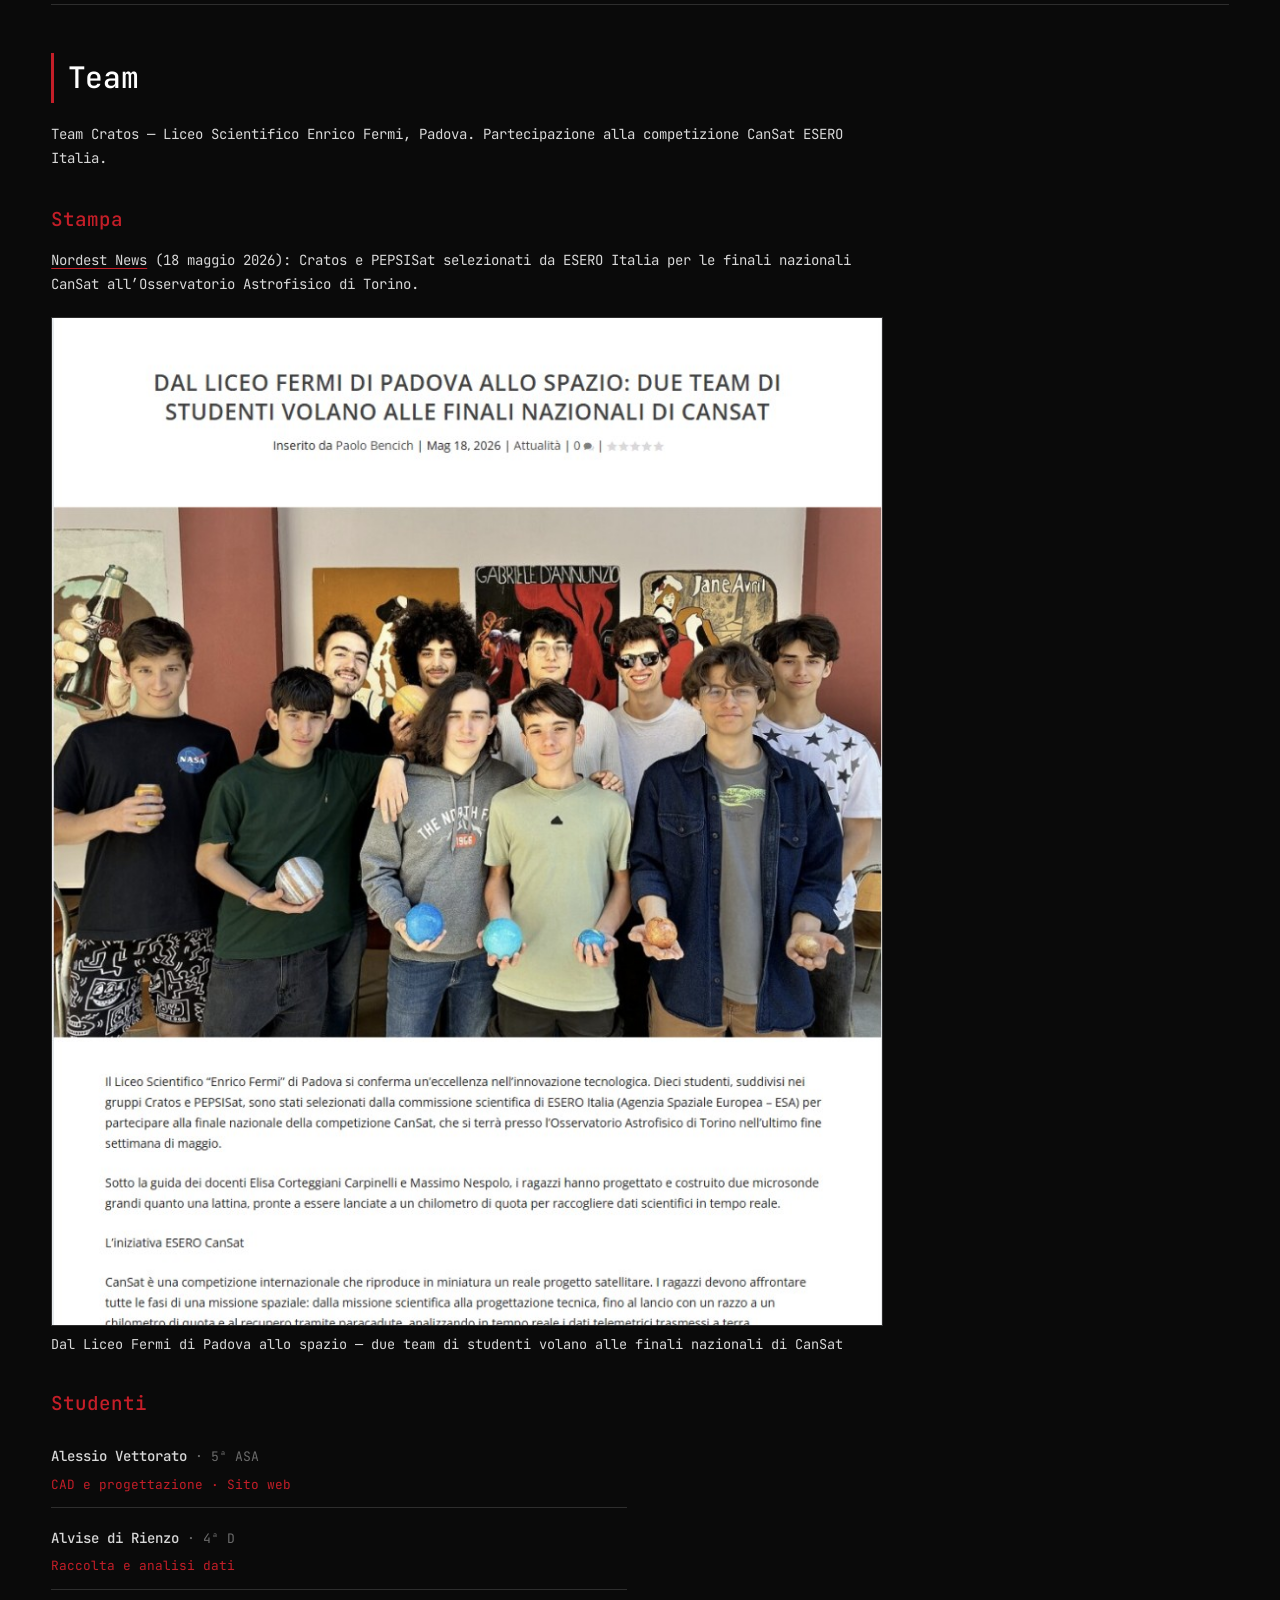
==== commit c1e31df0: "Move EM signal and Bode charts from flight section to lab validation. Co-authored-by: Cursor <cursor" ====
--- a/index.html
+++ b/index.html
@@ -493,7 +493,7 @@
         <h2 class="text-reveal" data-i18n="lab.title">Validazione in laboratorio</h2>
         <p class="text-reveal" data-i18n="lab.p1">
           Test della catena VLF con generatore di funzioni, oscilloscopio e analisi FFT in GNU
-          Octave.
+          Octave; segnale EM nei primi millisecondi e diagramma di Bode (modulo e fase).
         </p>
         <details class="toggle">
           <summary data-i18n="lab.toggle">Grafici — spettrogramma, PSD e FFT</summary>
@@ -523,6 +523,25 @@
             </figure>
           </div>
         </details>
+
+        <div class="flight-charts-embed">
+          <h4 class="text-reveal" data-i18n="lab.emSignal">Segnale EM nel tempo (primi ms)</h4>
+          <iframe
+            class="flight-frame flight-frame--chart"
+            src="assets/flight/08_em_signal.html"
+            title="Segnale EM nel tempo (primi ms)"
+            data-i18n-title="lab.emSignalTitle"
+            loading="lazy"
+          ></iframe>
+          <h4 class="text-reveal" data-i18n="lab.bode">Diagramma di Bode</h4>
+          <iframe
+            class="flight-frame flight-frame--chart flight-frame--chart-bode"
+            src="assets/flight/09_bode.html"
+            title="Diagramma di Bode"
+            data-i18n-title="lab.bodeTitle"
+            loading="lazy"
+          ></iframe>
+        </div>
       </section>
 
       <hr class="divider divider--accent" />
@@ -618,8 +637,7 @@
         <h3 class="text-reveal" data-i18n="flight.h3charts">Grafici post-volo</h3>
         <p class="text-reveal" data-i18n="flight.p5">
           Stessi dati elaborati offline da <code>LOG-Telemetry.csv</code> (baro, fusione velocità,
-          pressione, temperatura, IMU grezzo, magnetometro) e analisi missione secondaria (segnale
-          EM, diagramma di Bode).
+          pressione, temperatura, IMU grezzo, magnetometro).
         </p>
         <div class="flight-charts-embed">
           <h4 class="text-reveal" data-i18n="flight.chart1">Velocità verticale (baro vs IMU)</h4>
@@ -670,24 +688,6 @@
             data-i18n-title="flight.chart6Title"
             loading="lazy"
           ></iframe>
-          <h4 class="text-reveal" data-i18n="flight.chart7">
-            Segnale EM nel tempo (primi ms)
-          </h4>
-          <iframe
-            class="flight-frame flight-frame--chart"
-            src="assets/flight/08_em_signal.html"
-            title="Segnale EM nel tempo (primi ms)"
-            data-i18n-title="flight.chart7Title"
-            loading="lazy"
-          ></iframe>
-          <h4 class="text-reveal" data-i18n="flight.chart8">Diagramma di Bode</h4>
-          <iframe
-            class="flight-frame flight-frame--chart flight-frame--chart-bode"
-            src="assets/flight/09_bode.html"
-            title="Diagramma di Bode"
-            data-i18n-title="flight.chart8Title"
-            loading="lazy"
-          ></iframe>
         </div>
 
         <div class="flight-method reveal">
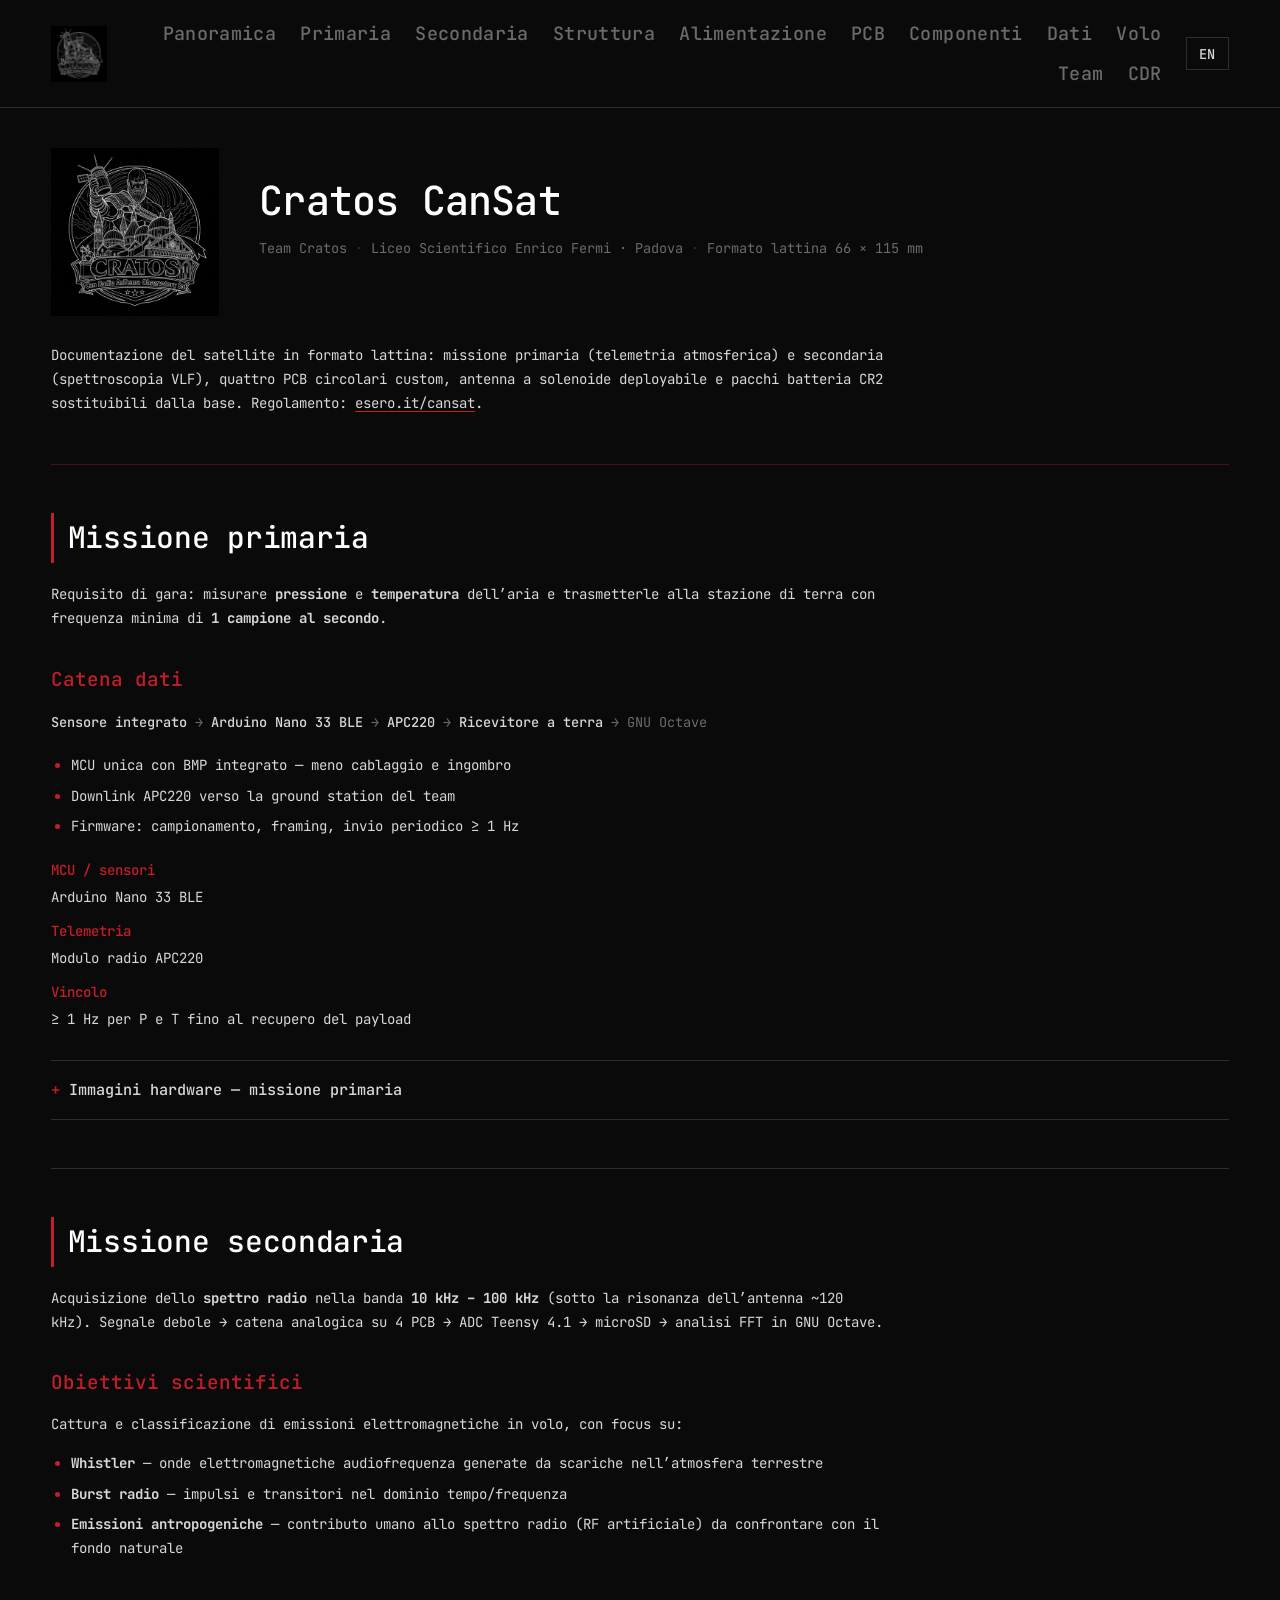
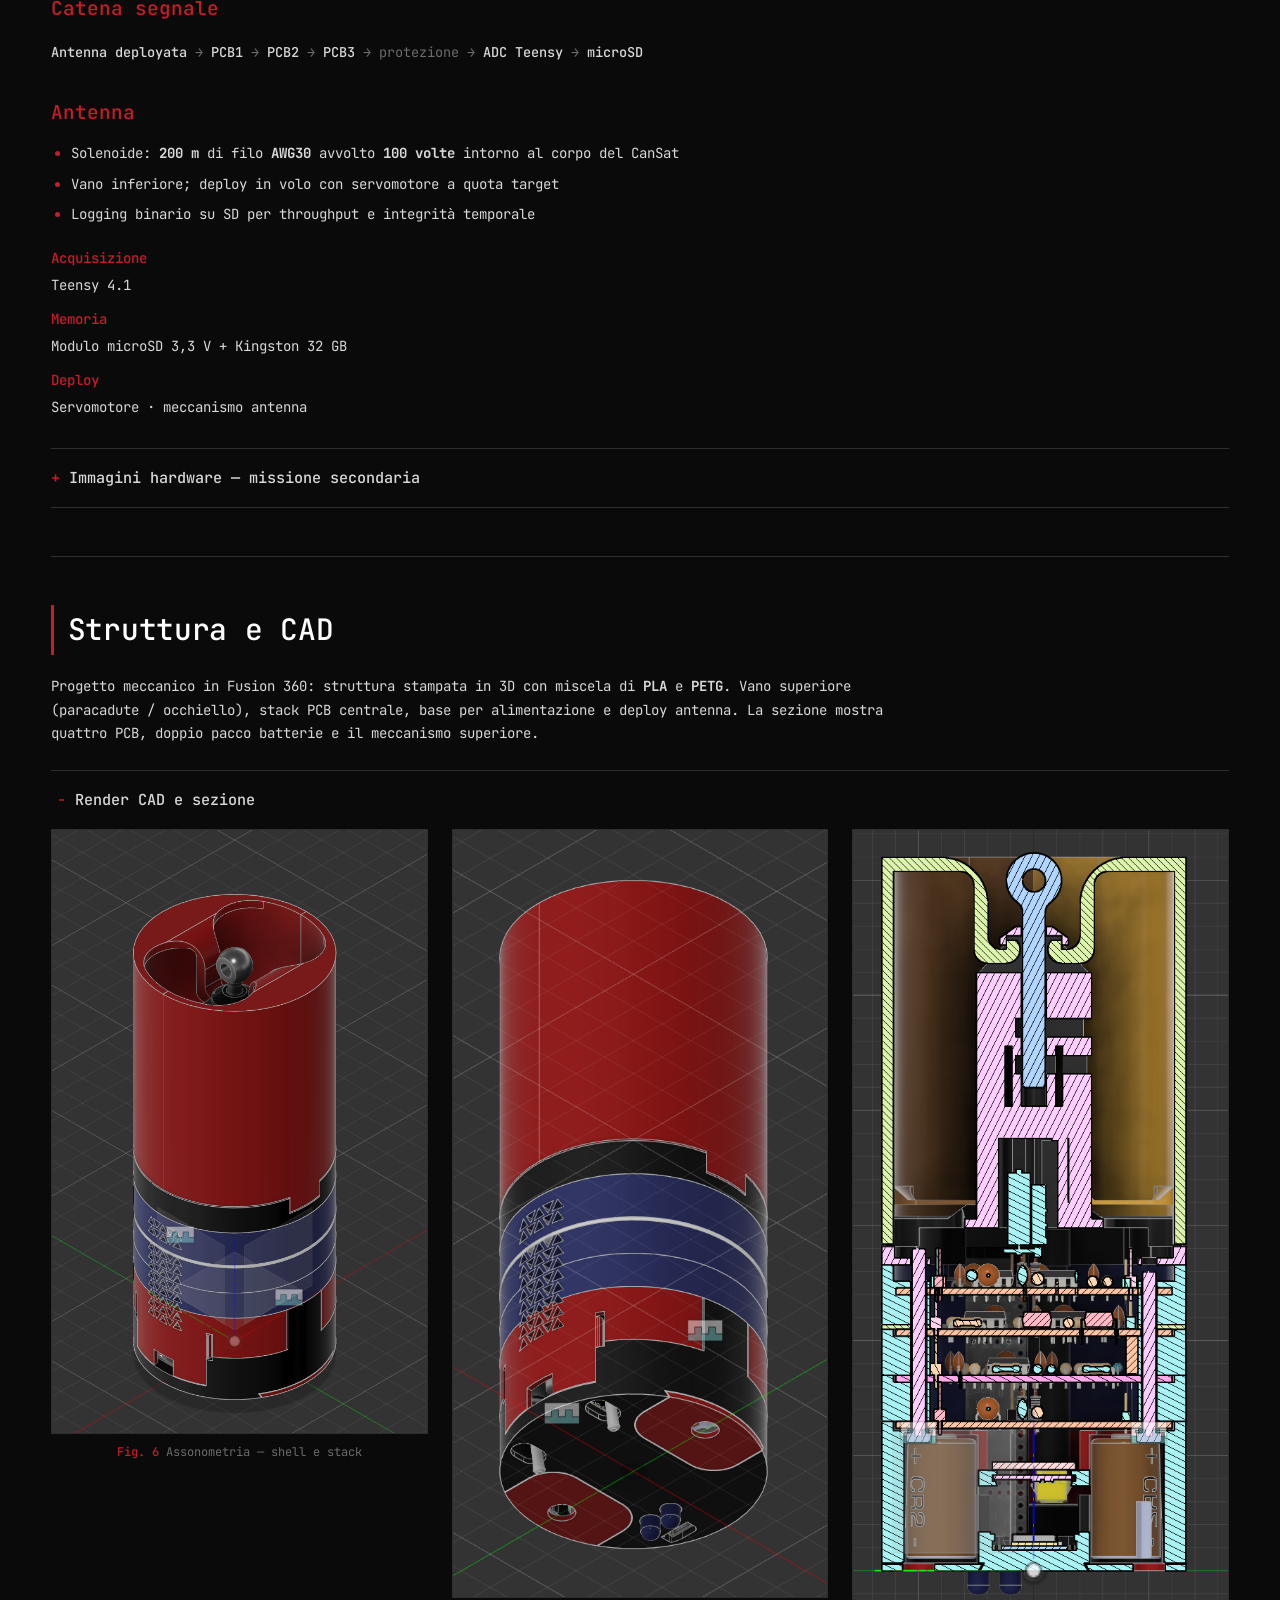
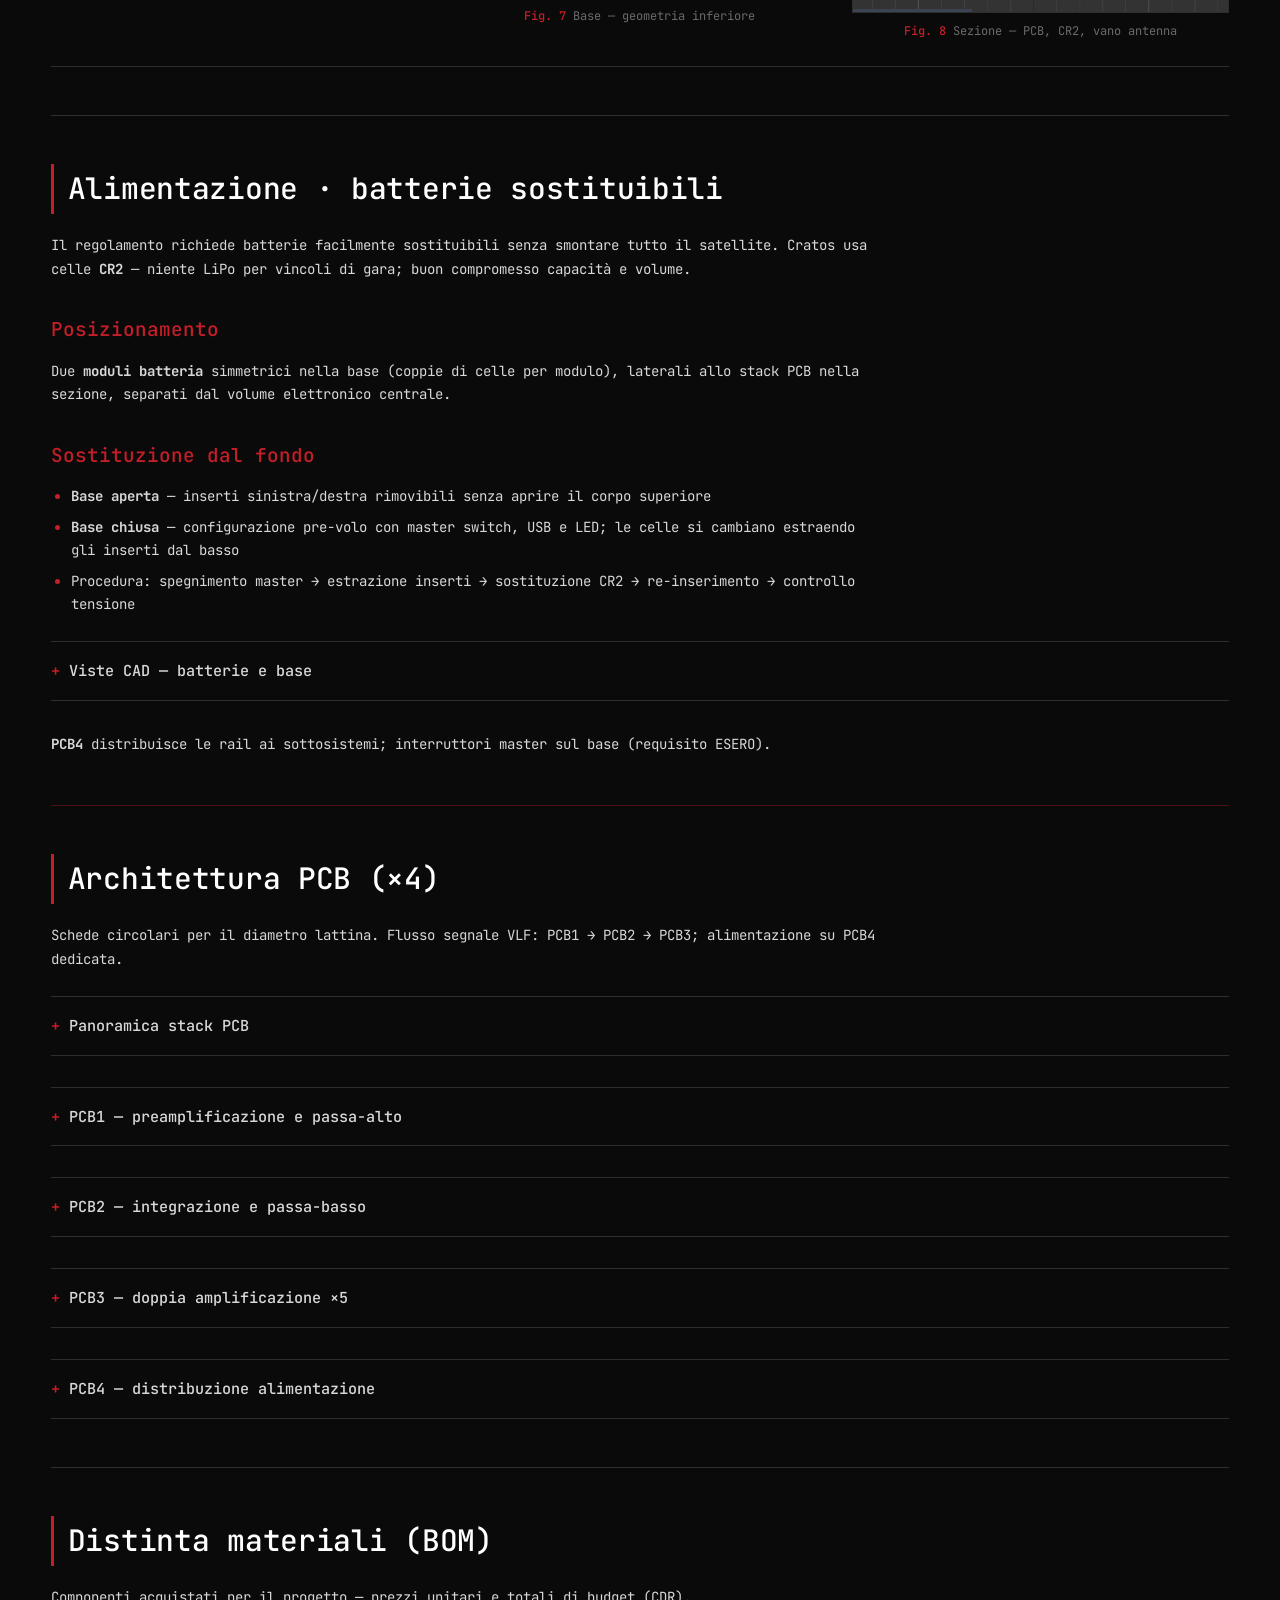
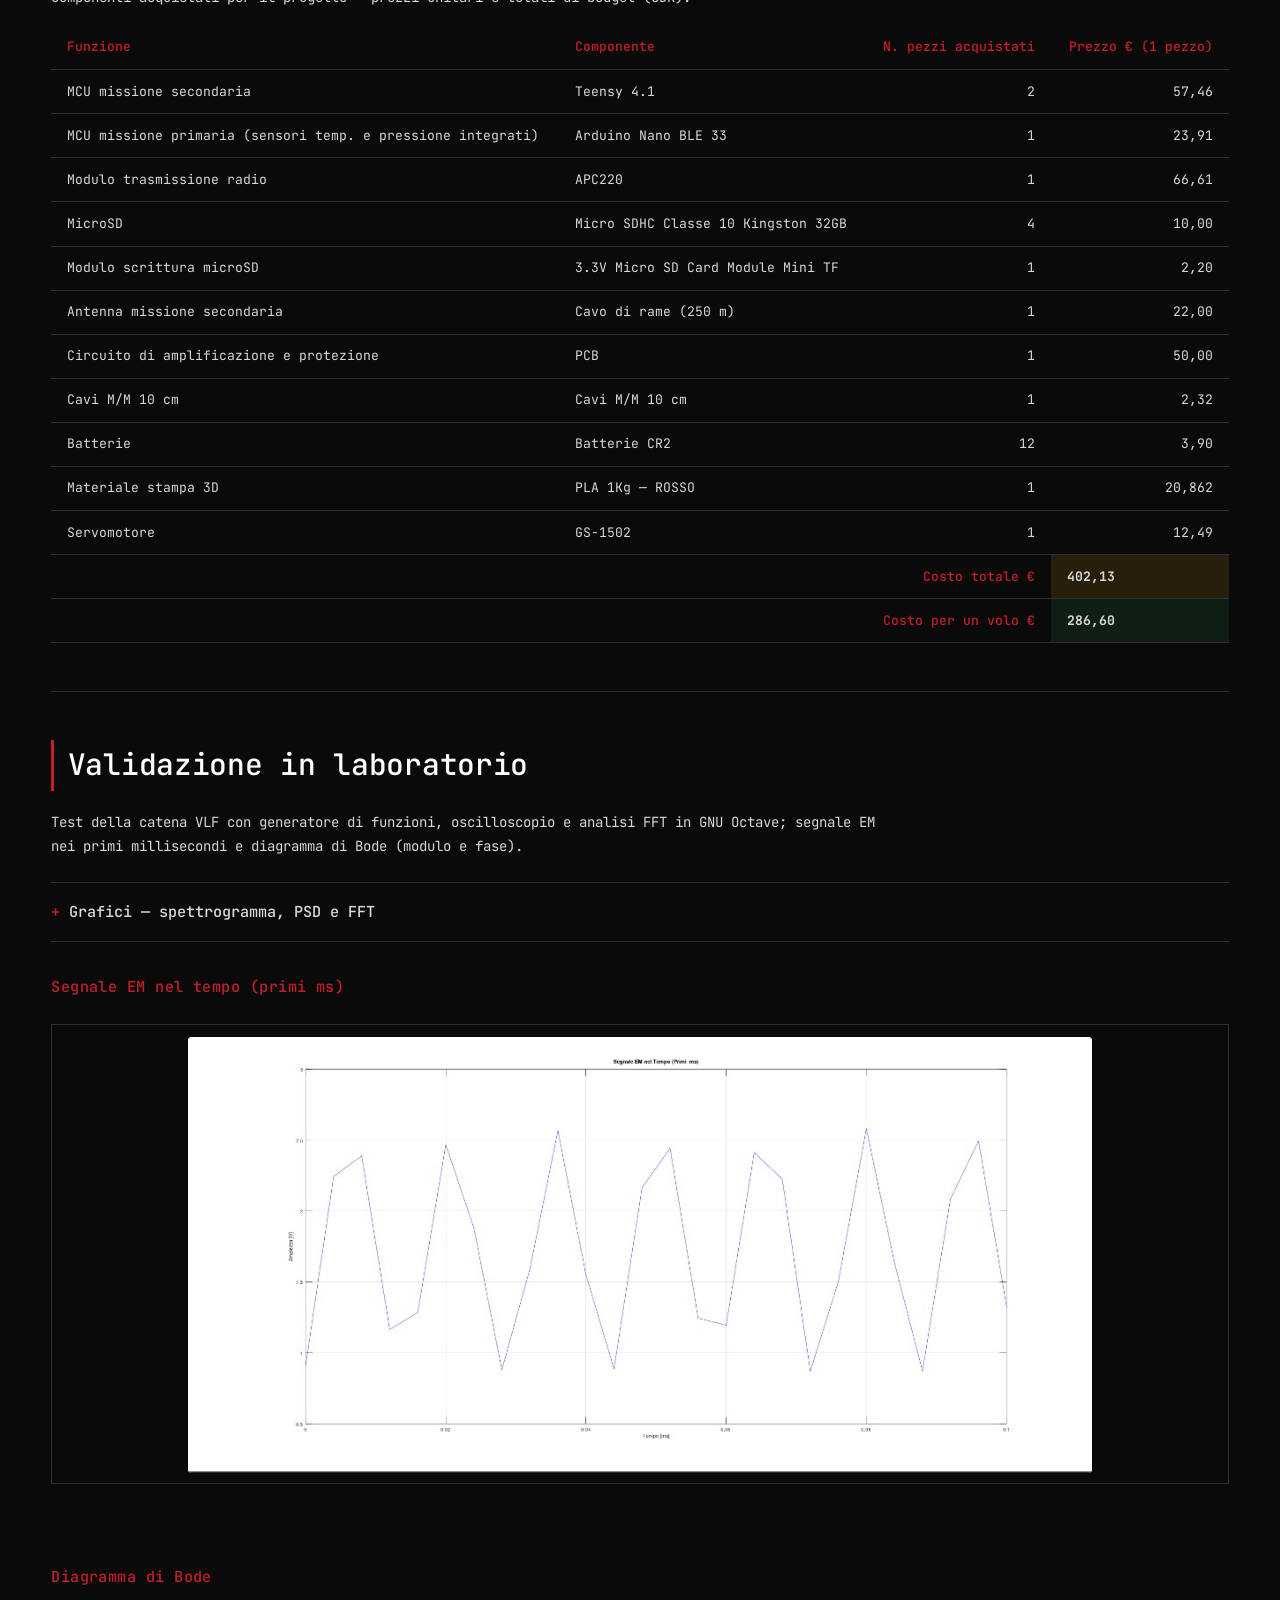
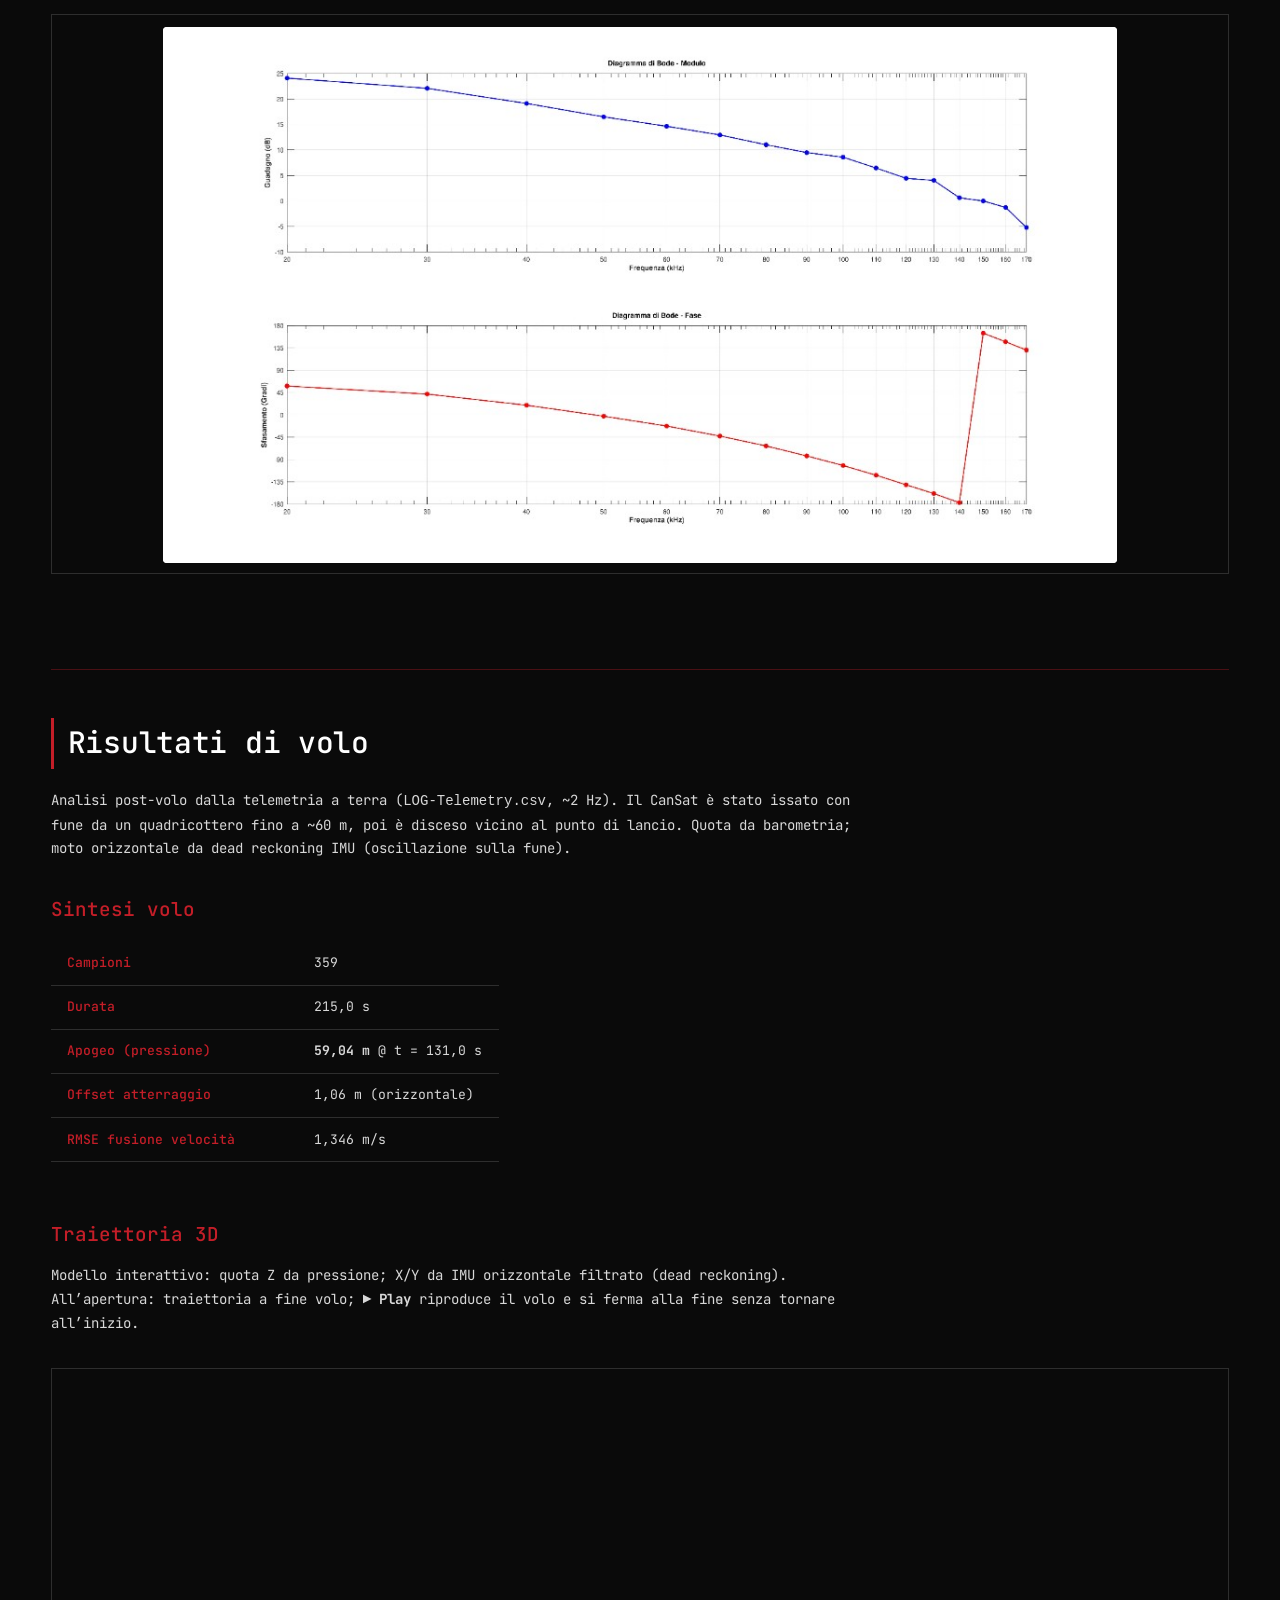
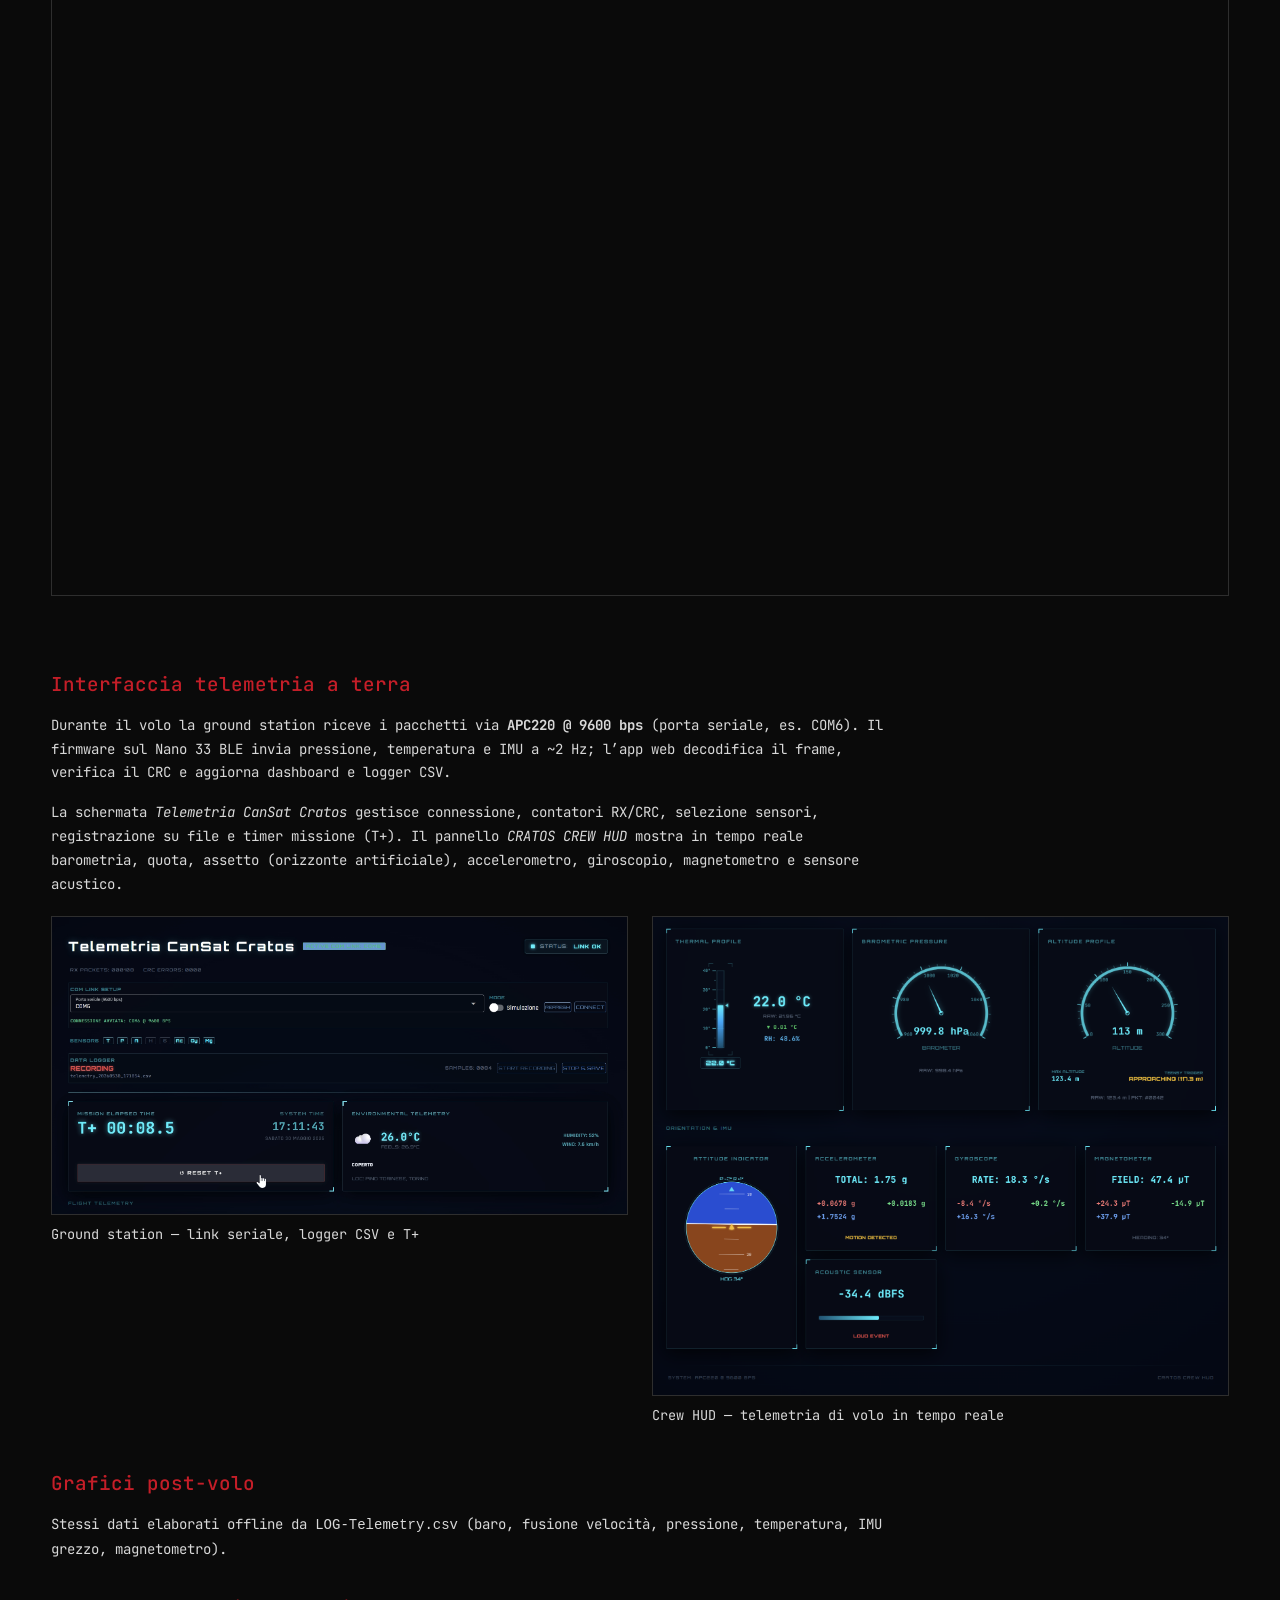
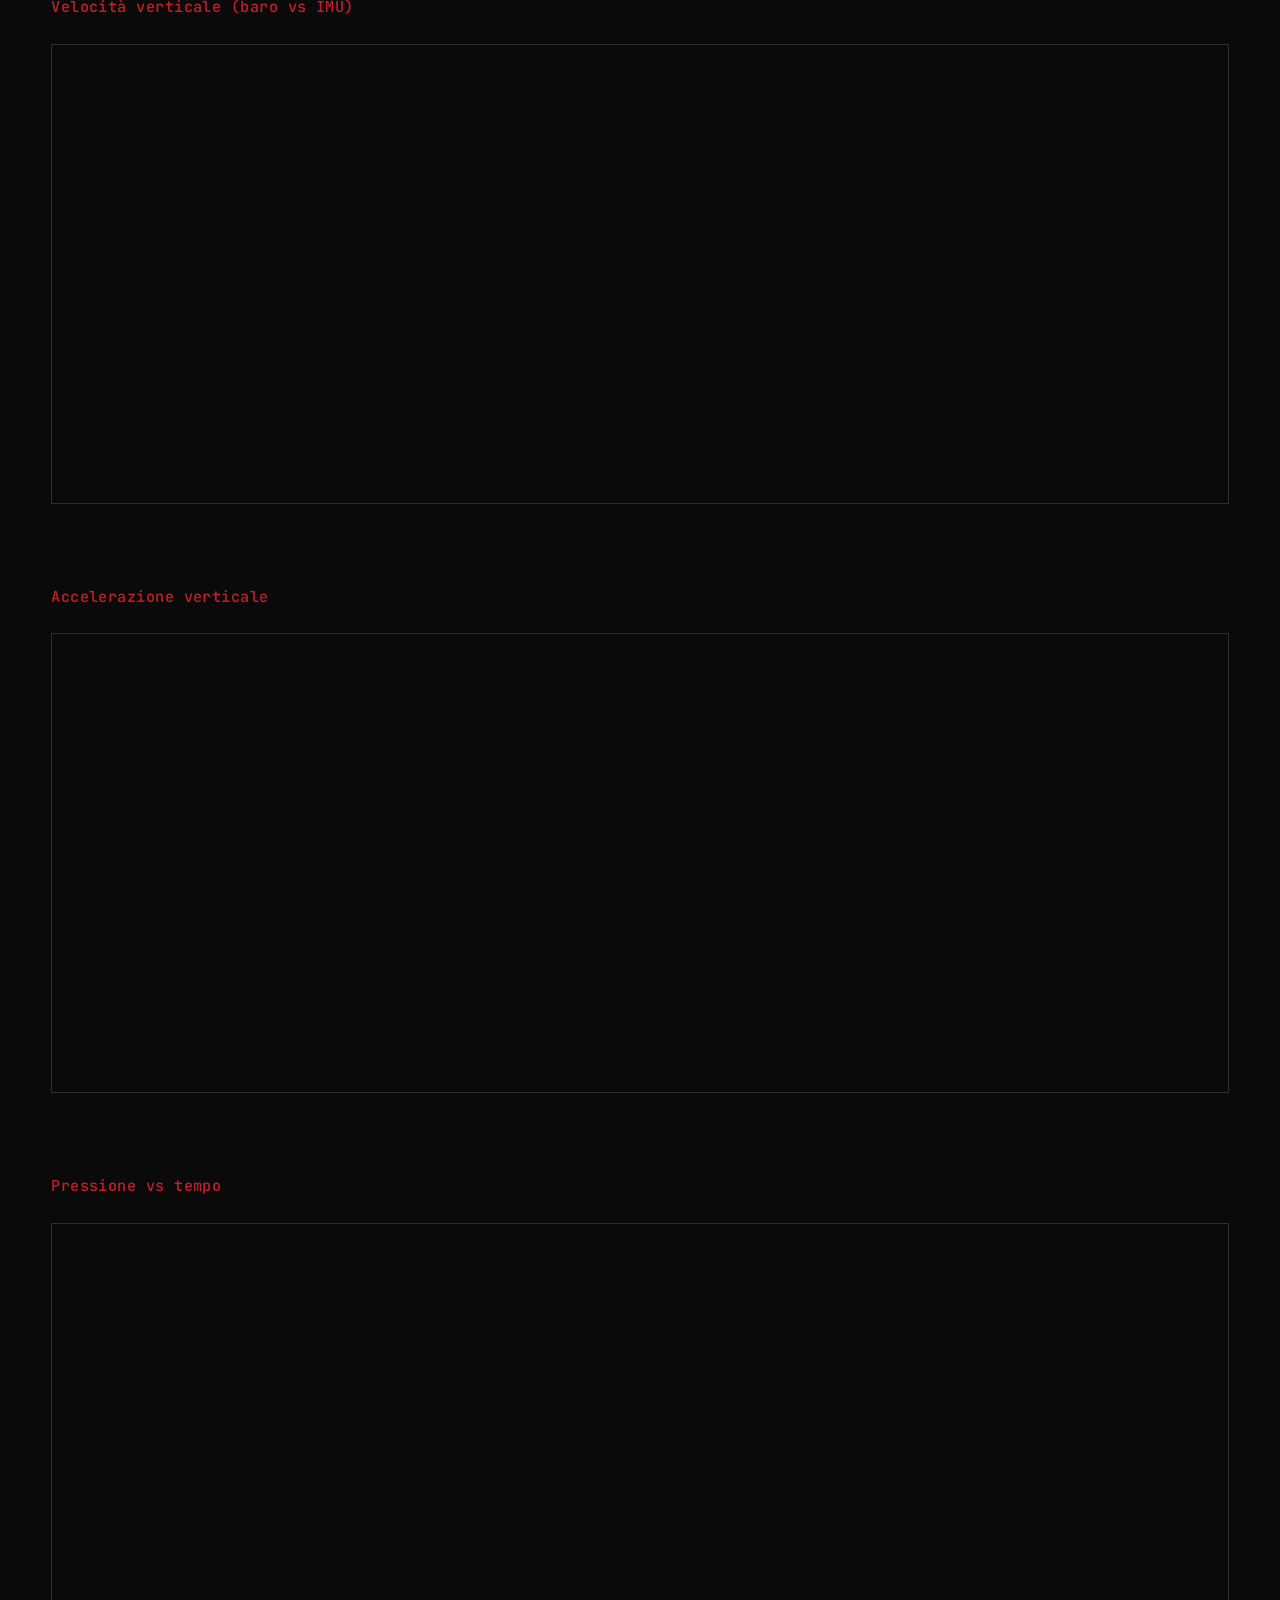
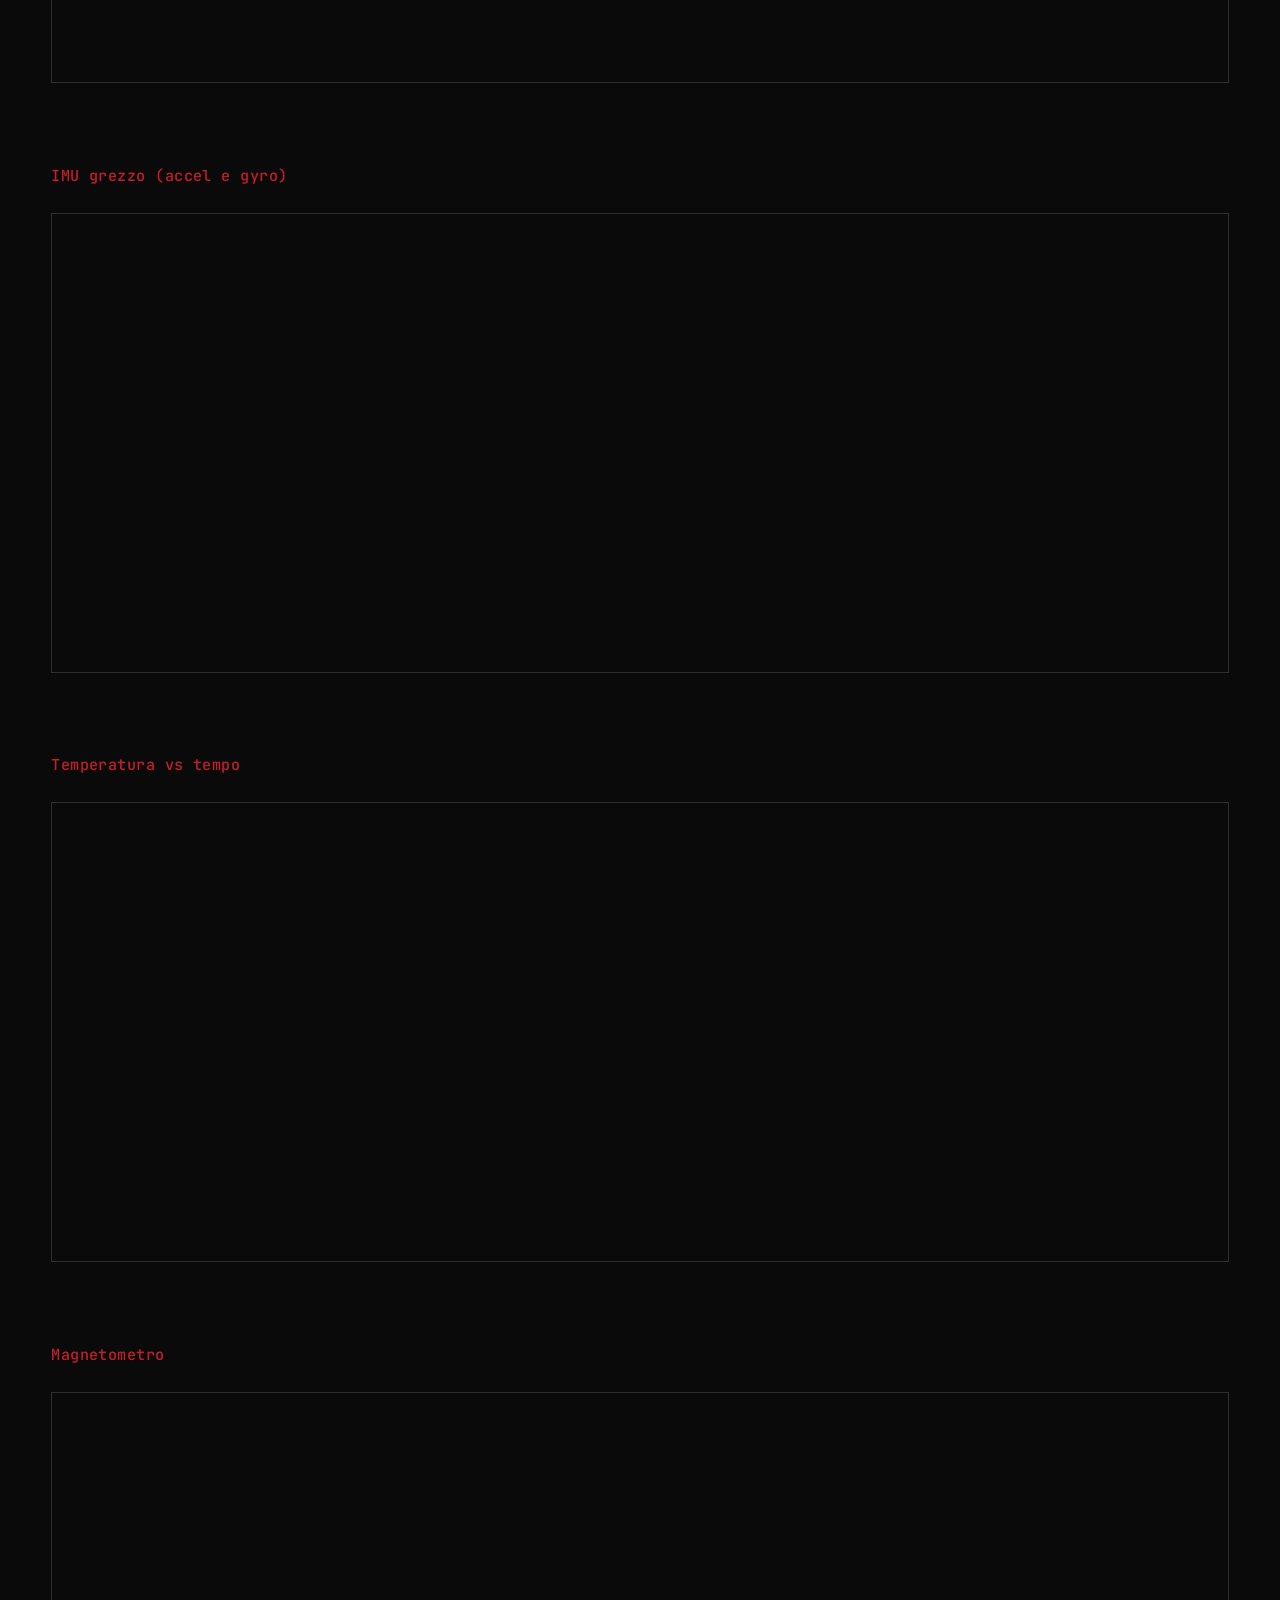
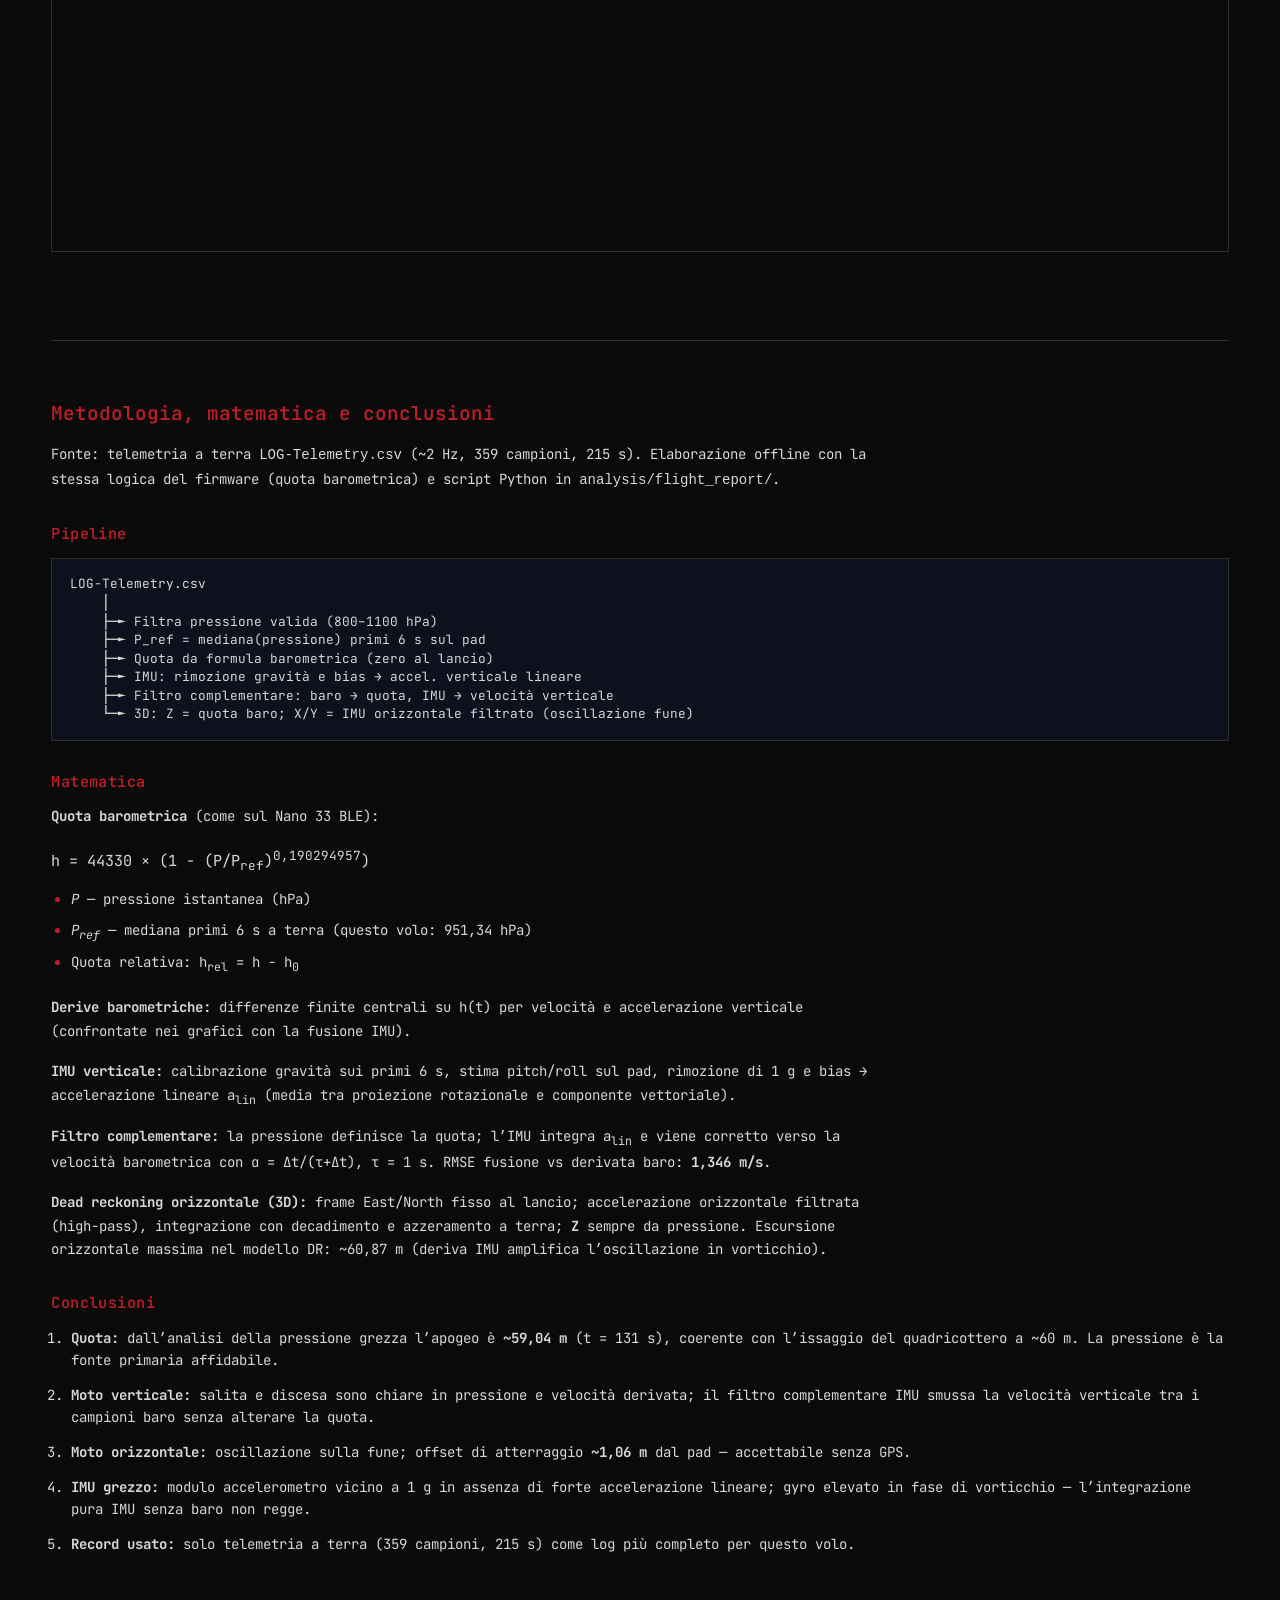
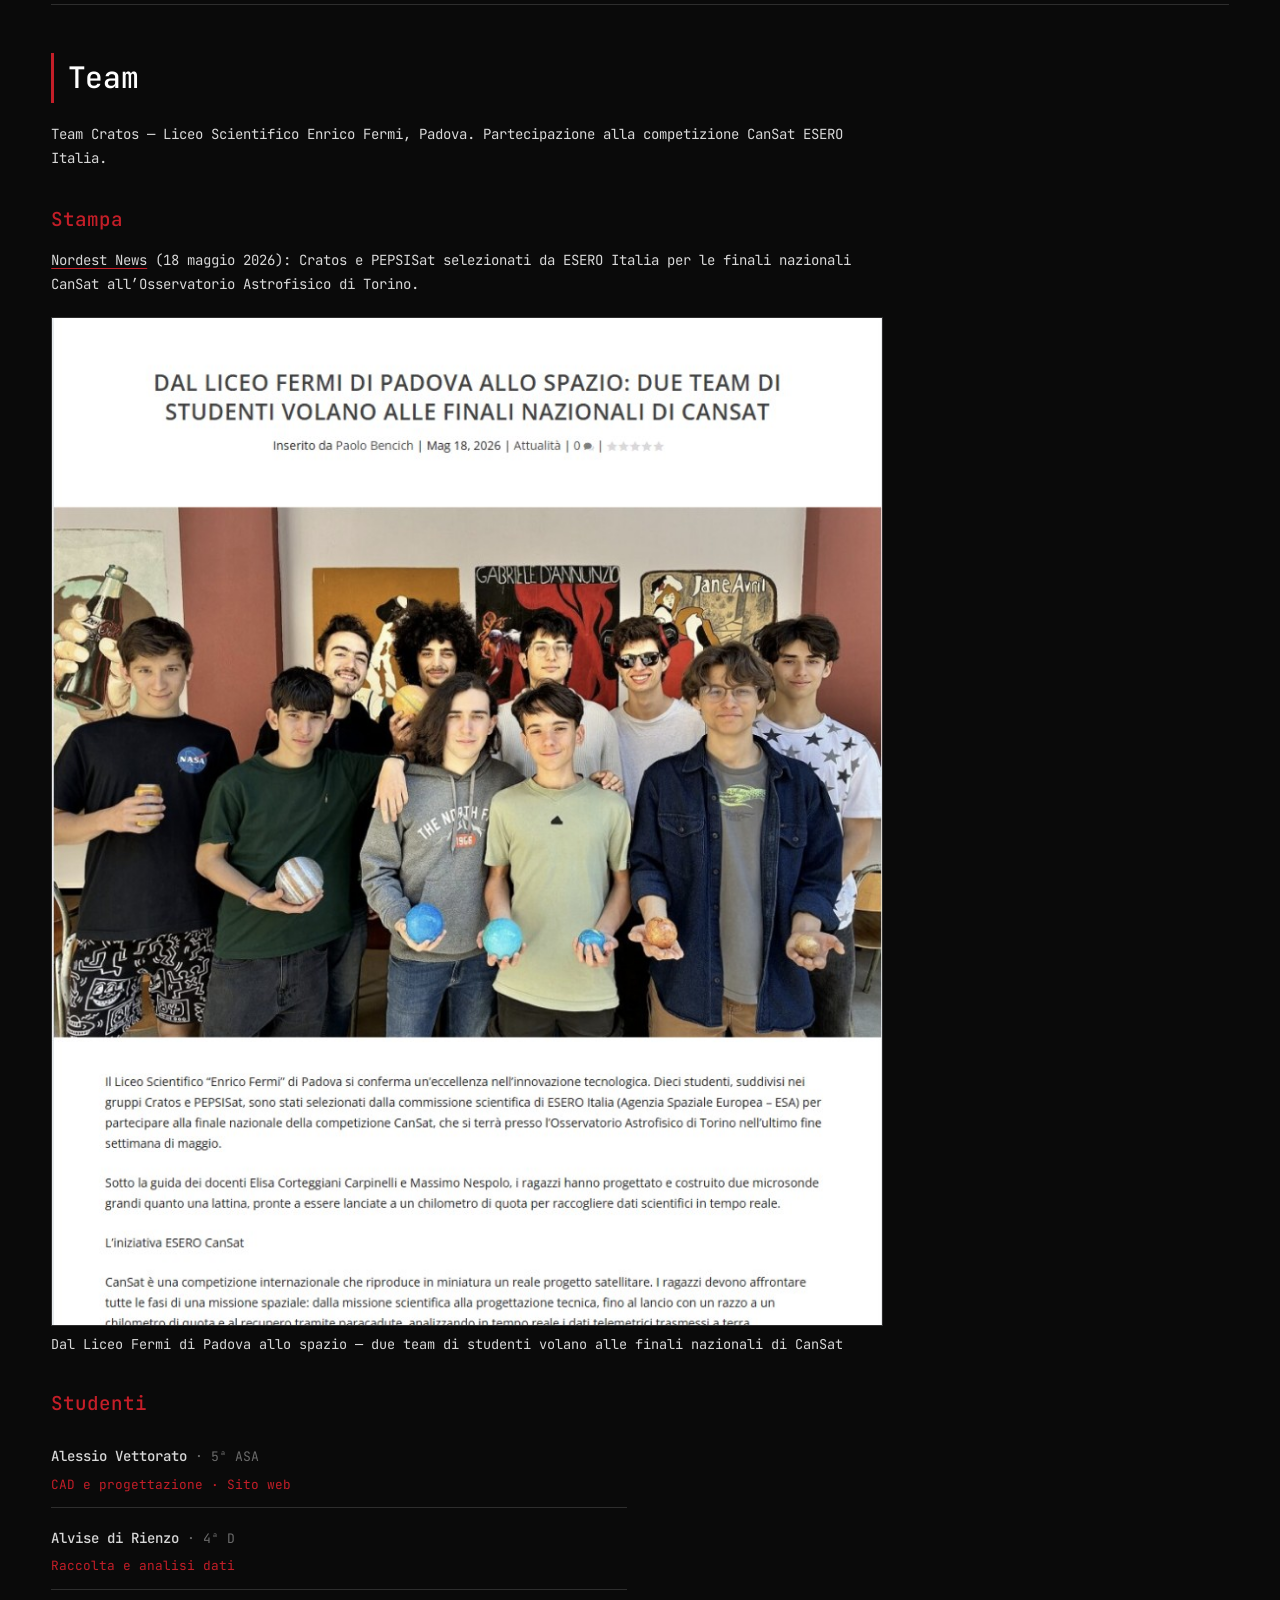
==== commit 32cfe625: "Remove PCB4 placeholder; hold 3D trajectory on last frame after Play. Co-authored-by: Cursor <cursor" ====
--- a/index.html
+++ b/index.html
@@ -378,10 +378,6 @@
                 <span class="fig-label"><strong>Fig. 17b</strong> Schema</span>
               </figure>
             </div>
-            <p class="placeholder text-reveal" data-i18n="pcb.placeholder">
-              <strong>In arrivo:</strong> caratterizzazione da banco, curve di efficienza e note
-              di integrazione per PCB4.
-            </p>
           </div>
         </details>
       </section>
@@ -586,12 +582,12 @@
         <h3 class="text-reveal" data-i18n="flight.h3trajectory">Traiettoria 3D</h3>
         <p class="text-reveal" data-i18n="flight.p2">
           Modello interattivo: quota Z da pressione; X/Y da IMU orizzontale filtrato (dead
-          reckoning). All’apertura: traiettoria completa a fine volo; premi
-          <strong>▶ Play</strong> nel grafico per riavviare l’animazione dall’inizio.
+          reckoning). All’apertura: traiettoria a fine volo; <strong>▶ Play</strong> riproduce il
+          volo e si ferma alla fine senza tornare all’inizio.
         </p>
         <iframe
           class="flight-frame flight-frame--3d"
-          src="assets/flight/01_3d_trajectory.html"
+          src="assets/flight/01_3d_trajectory.html?v=2"
           title="Traiettoria 3D volo Cratos"
           data-i18n-title="flight.iframeTitle"
           loading="lazy"
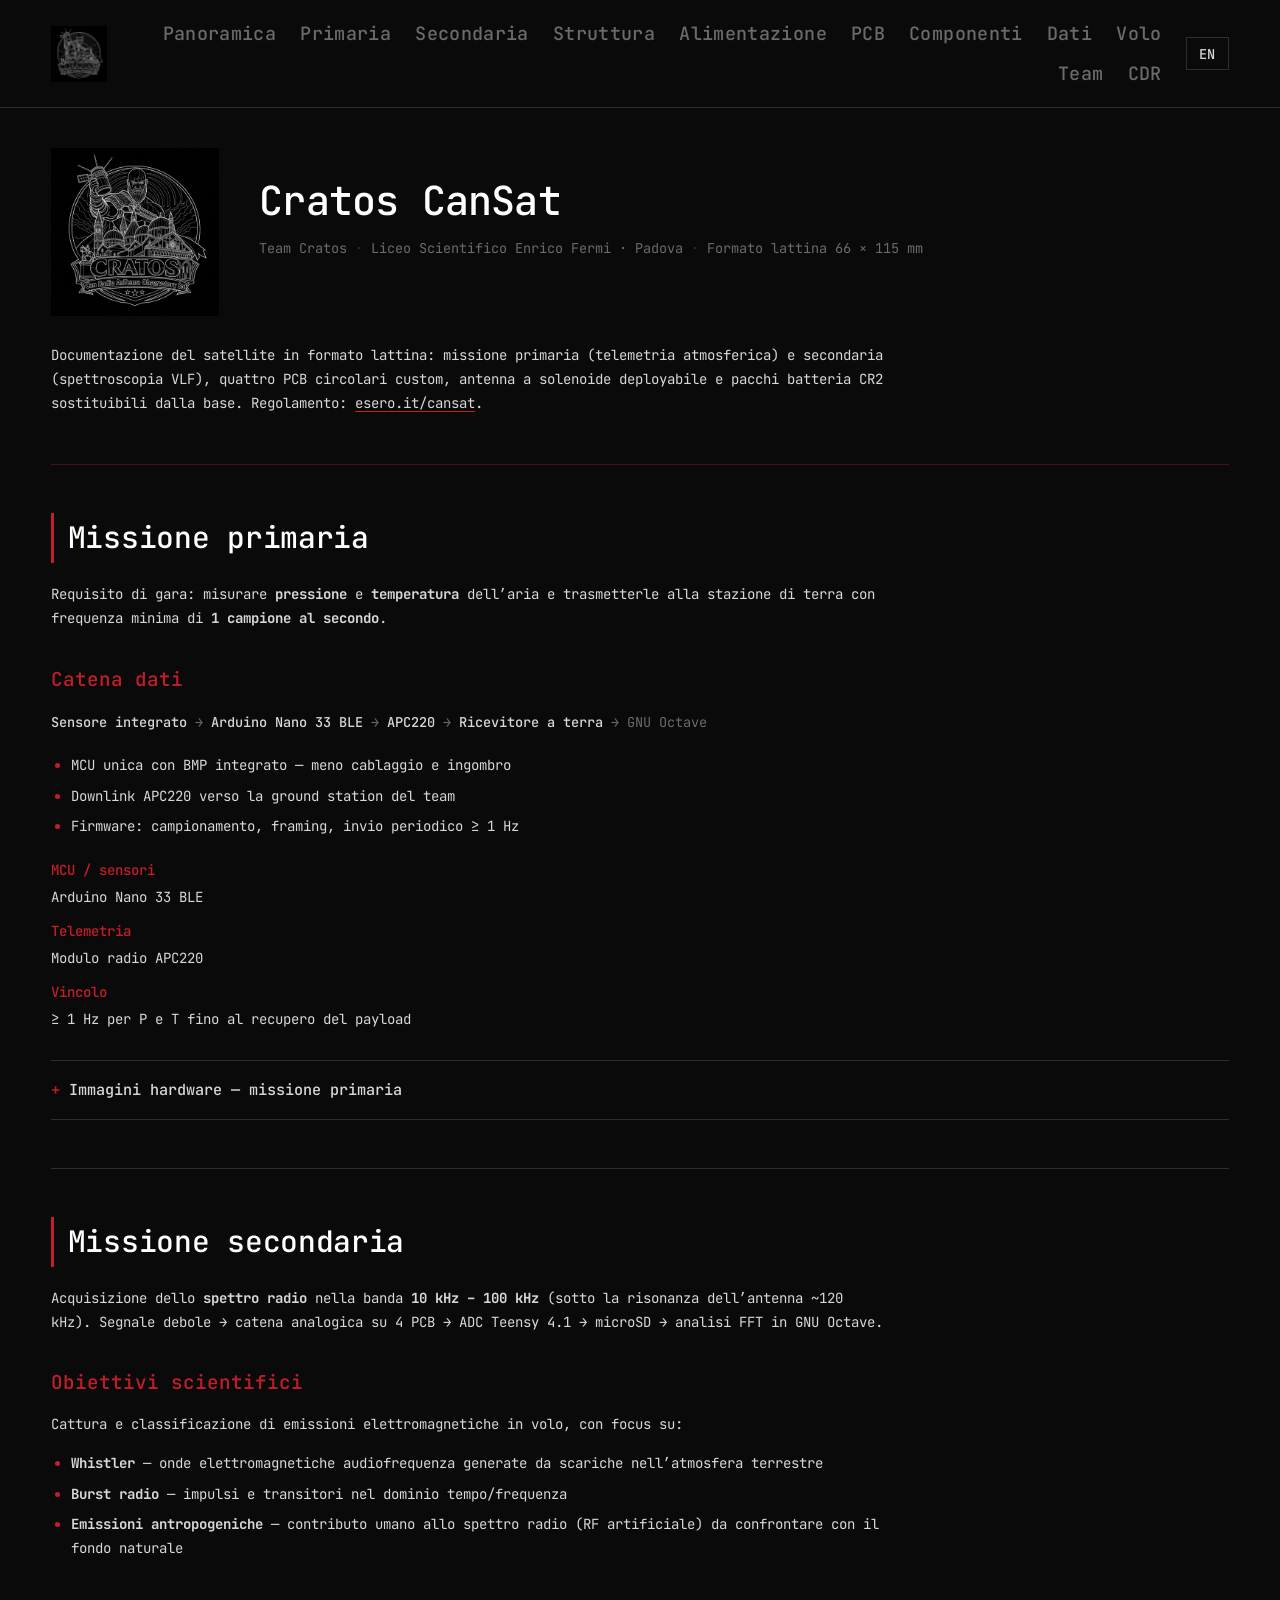
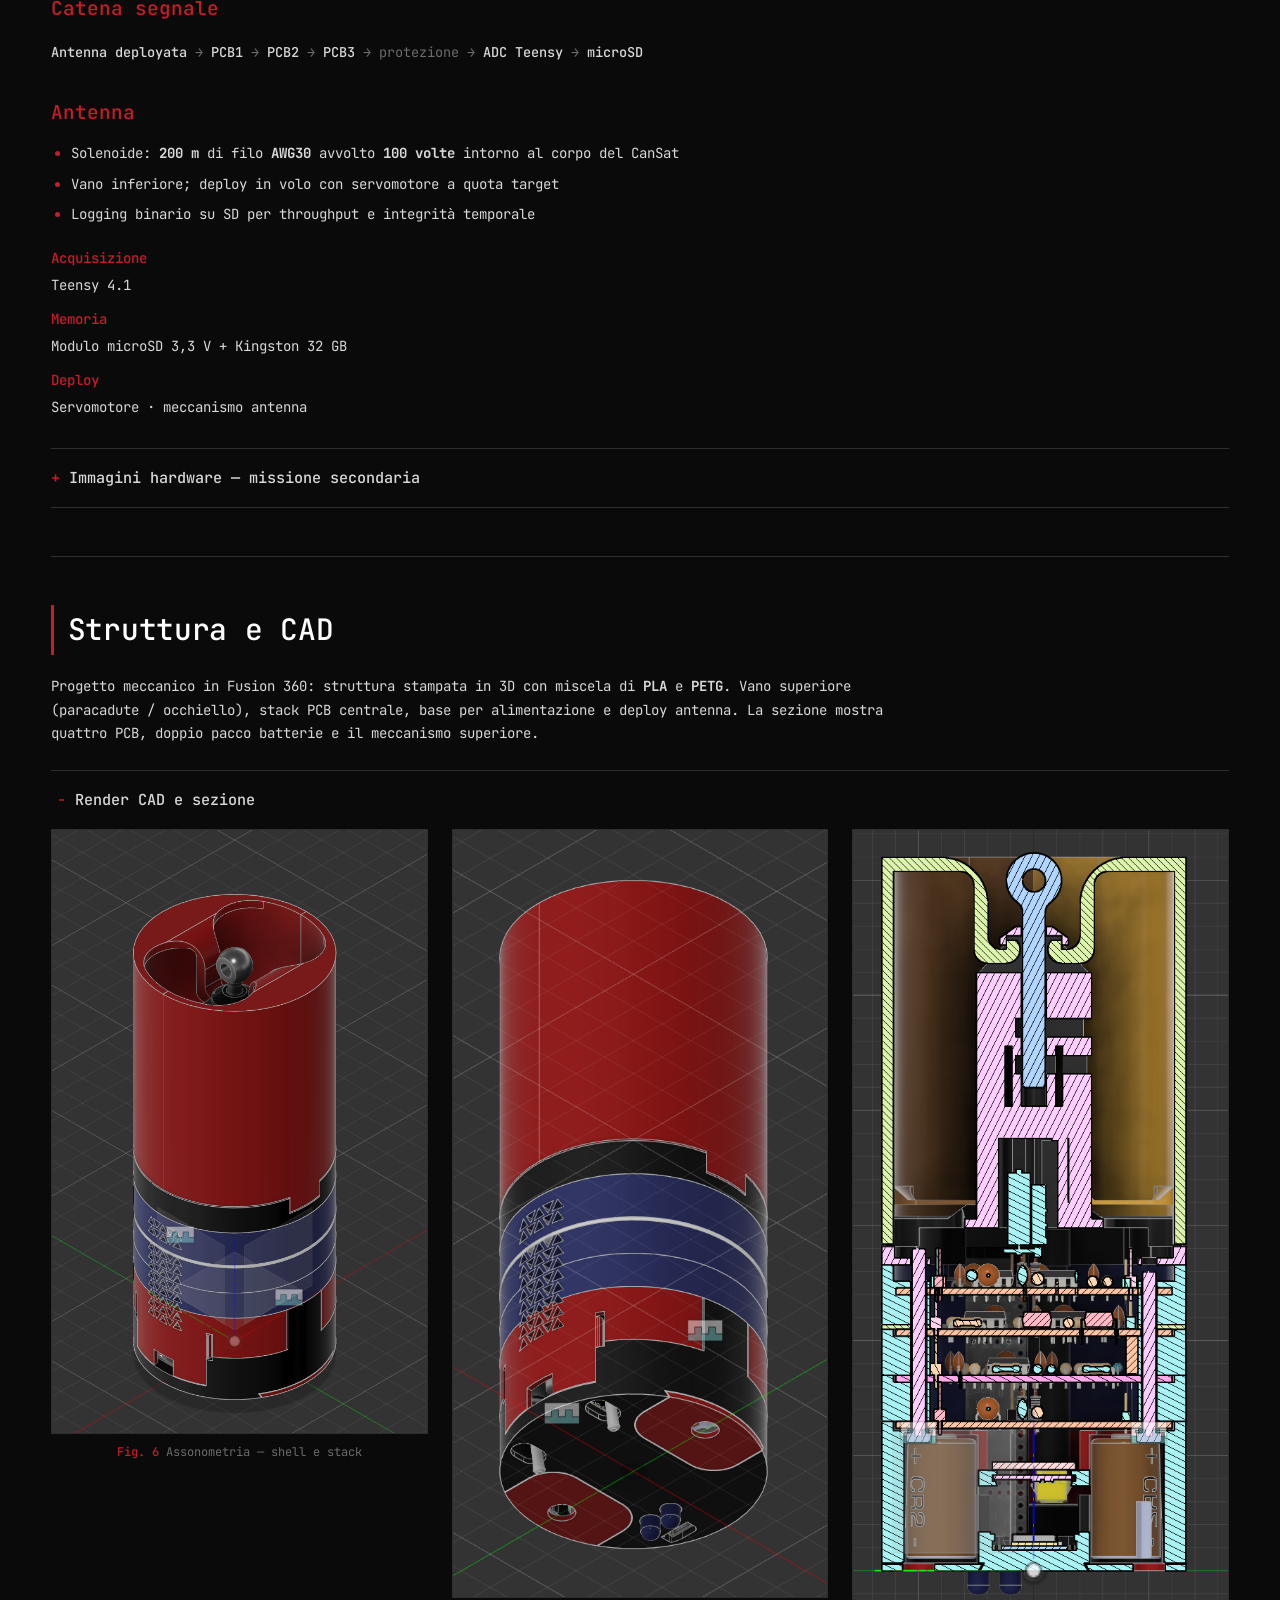
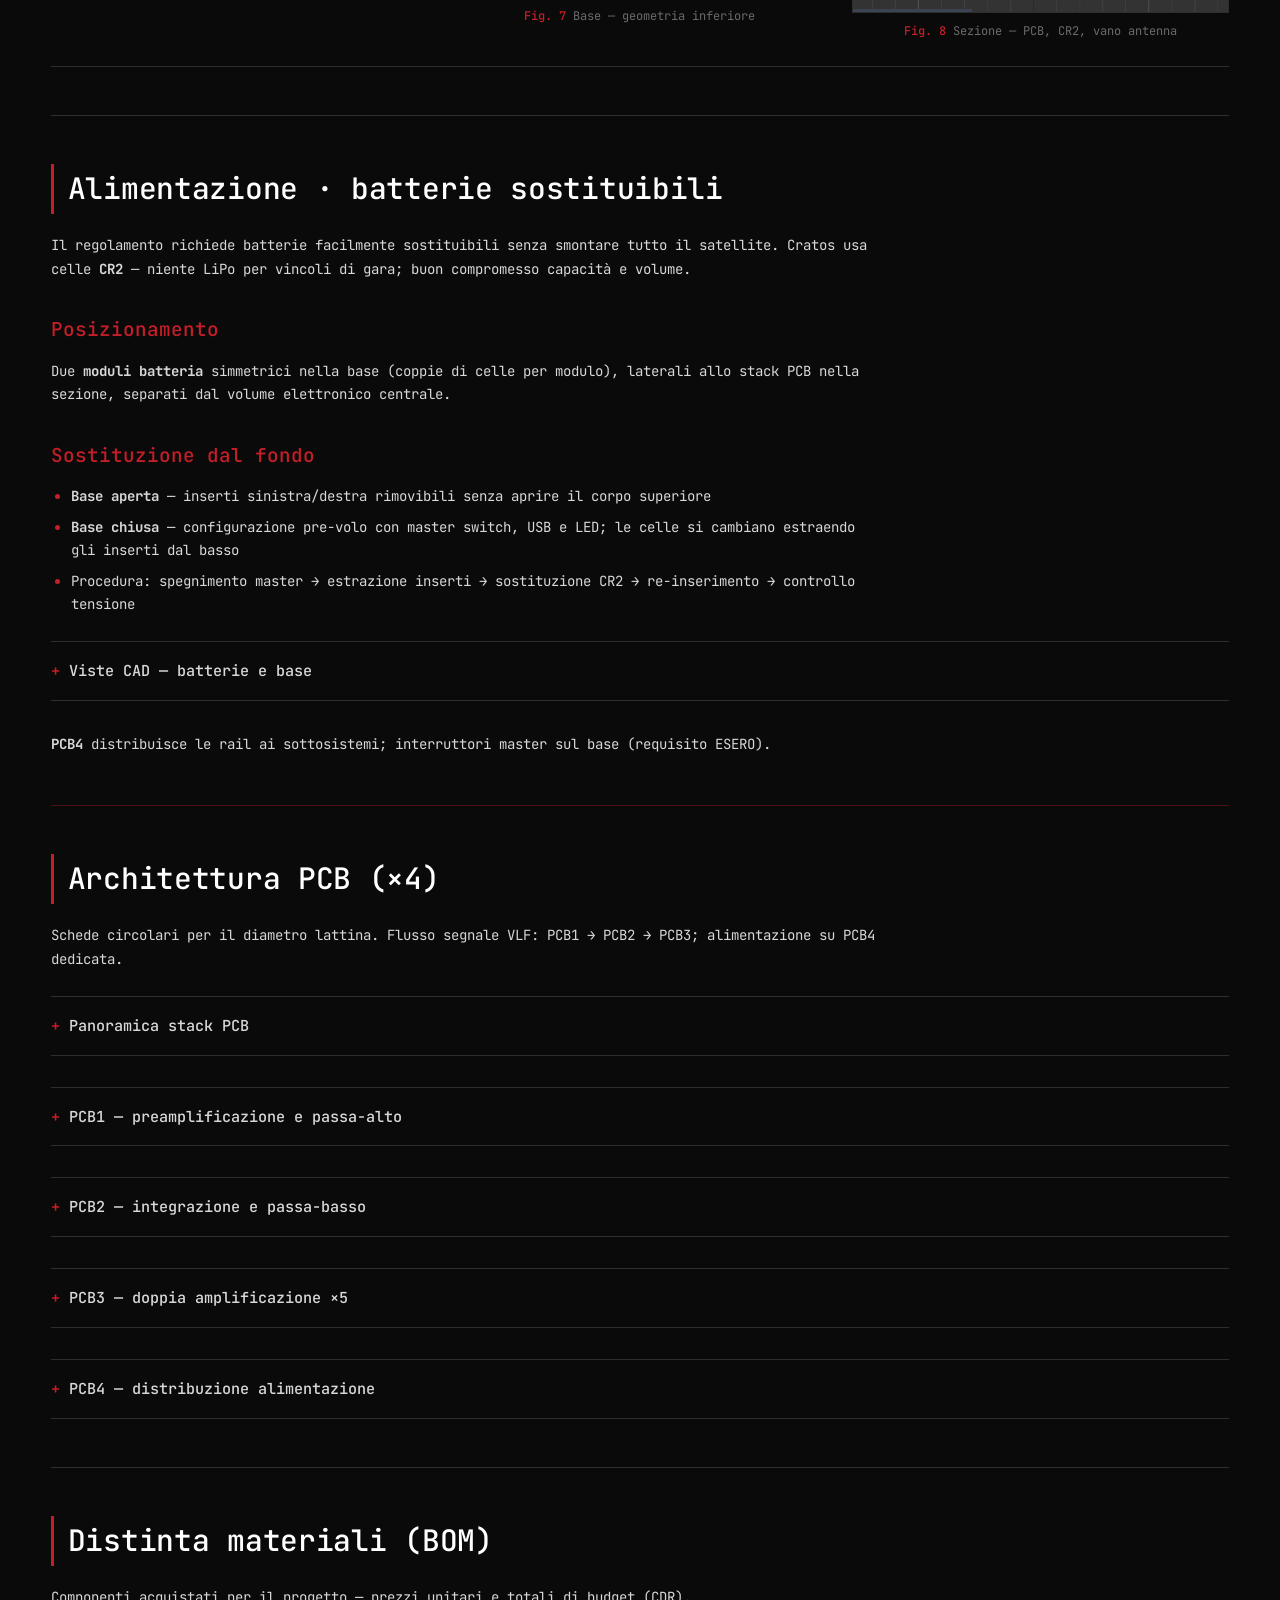
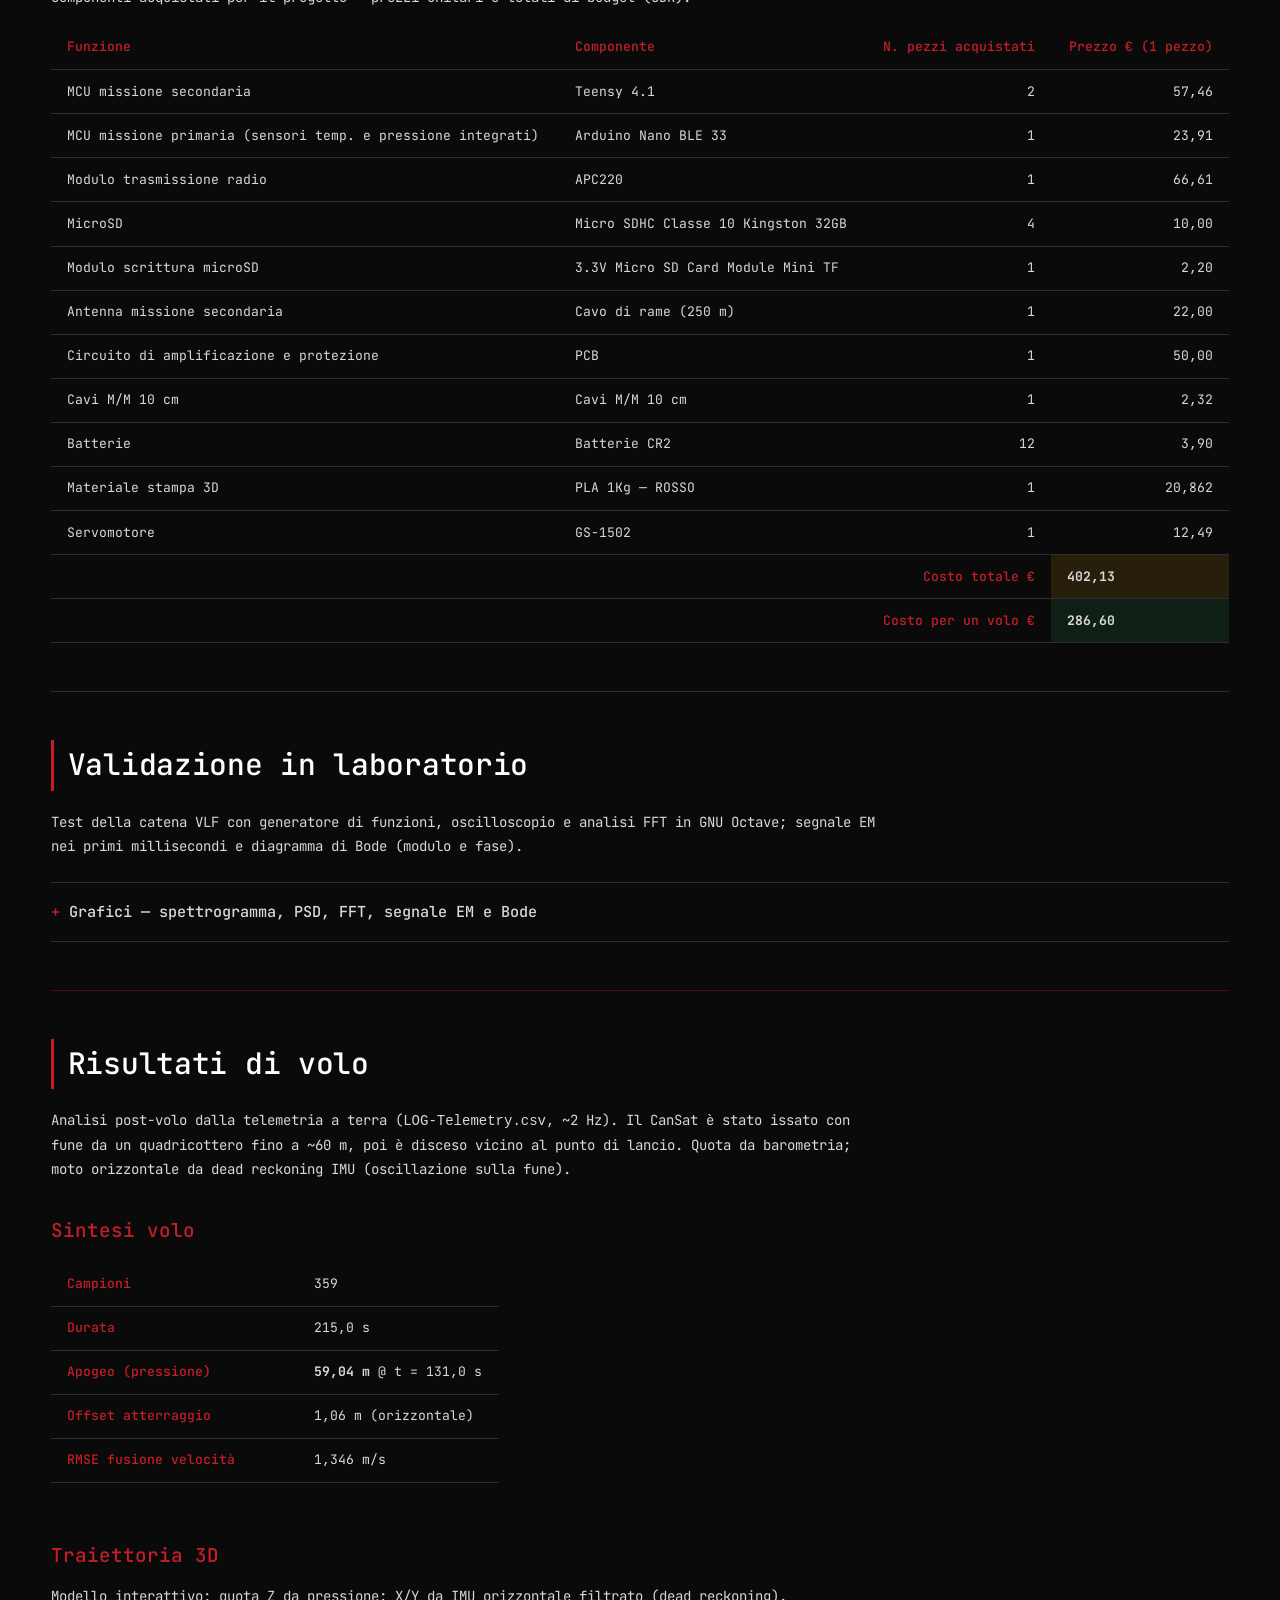
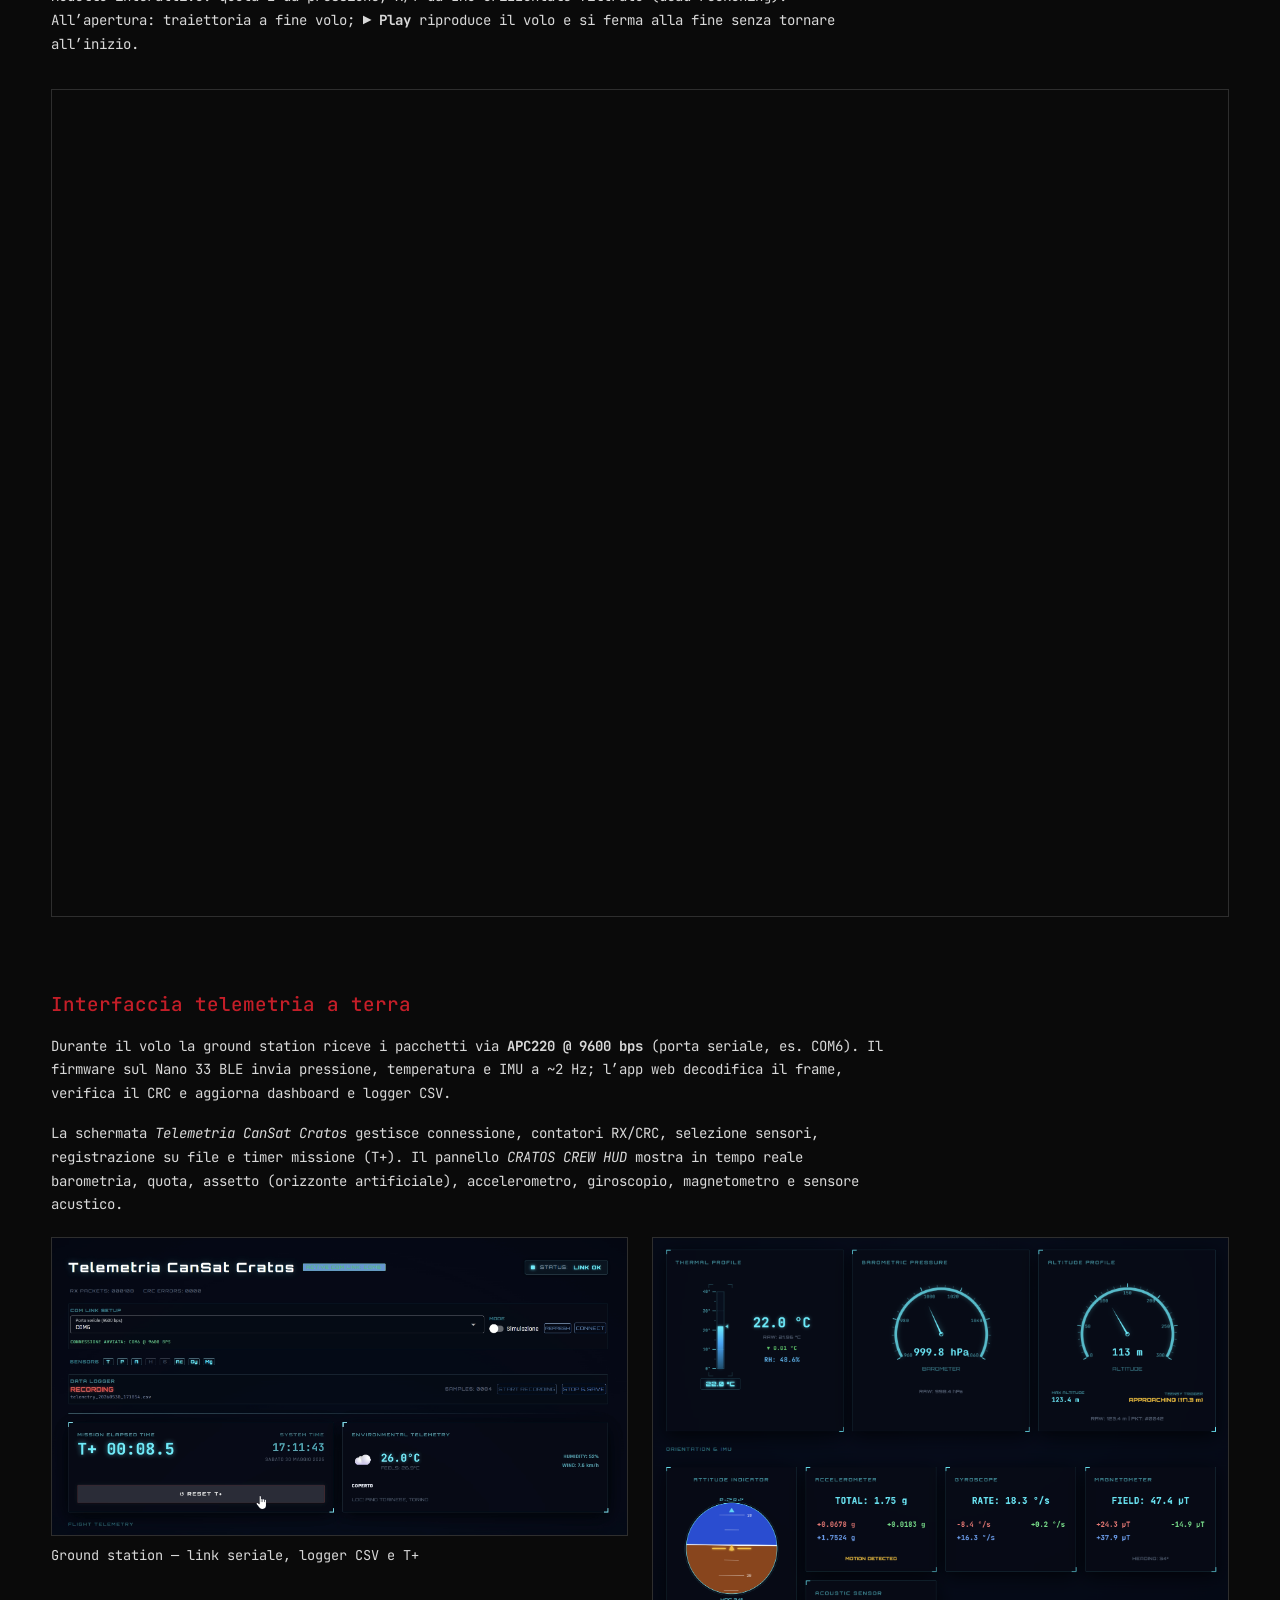
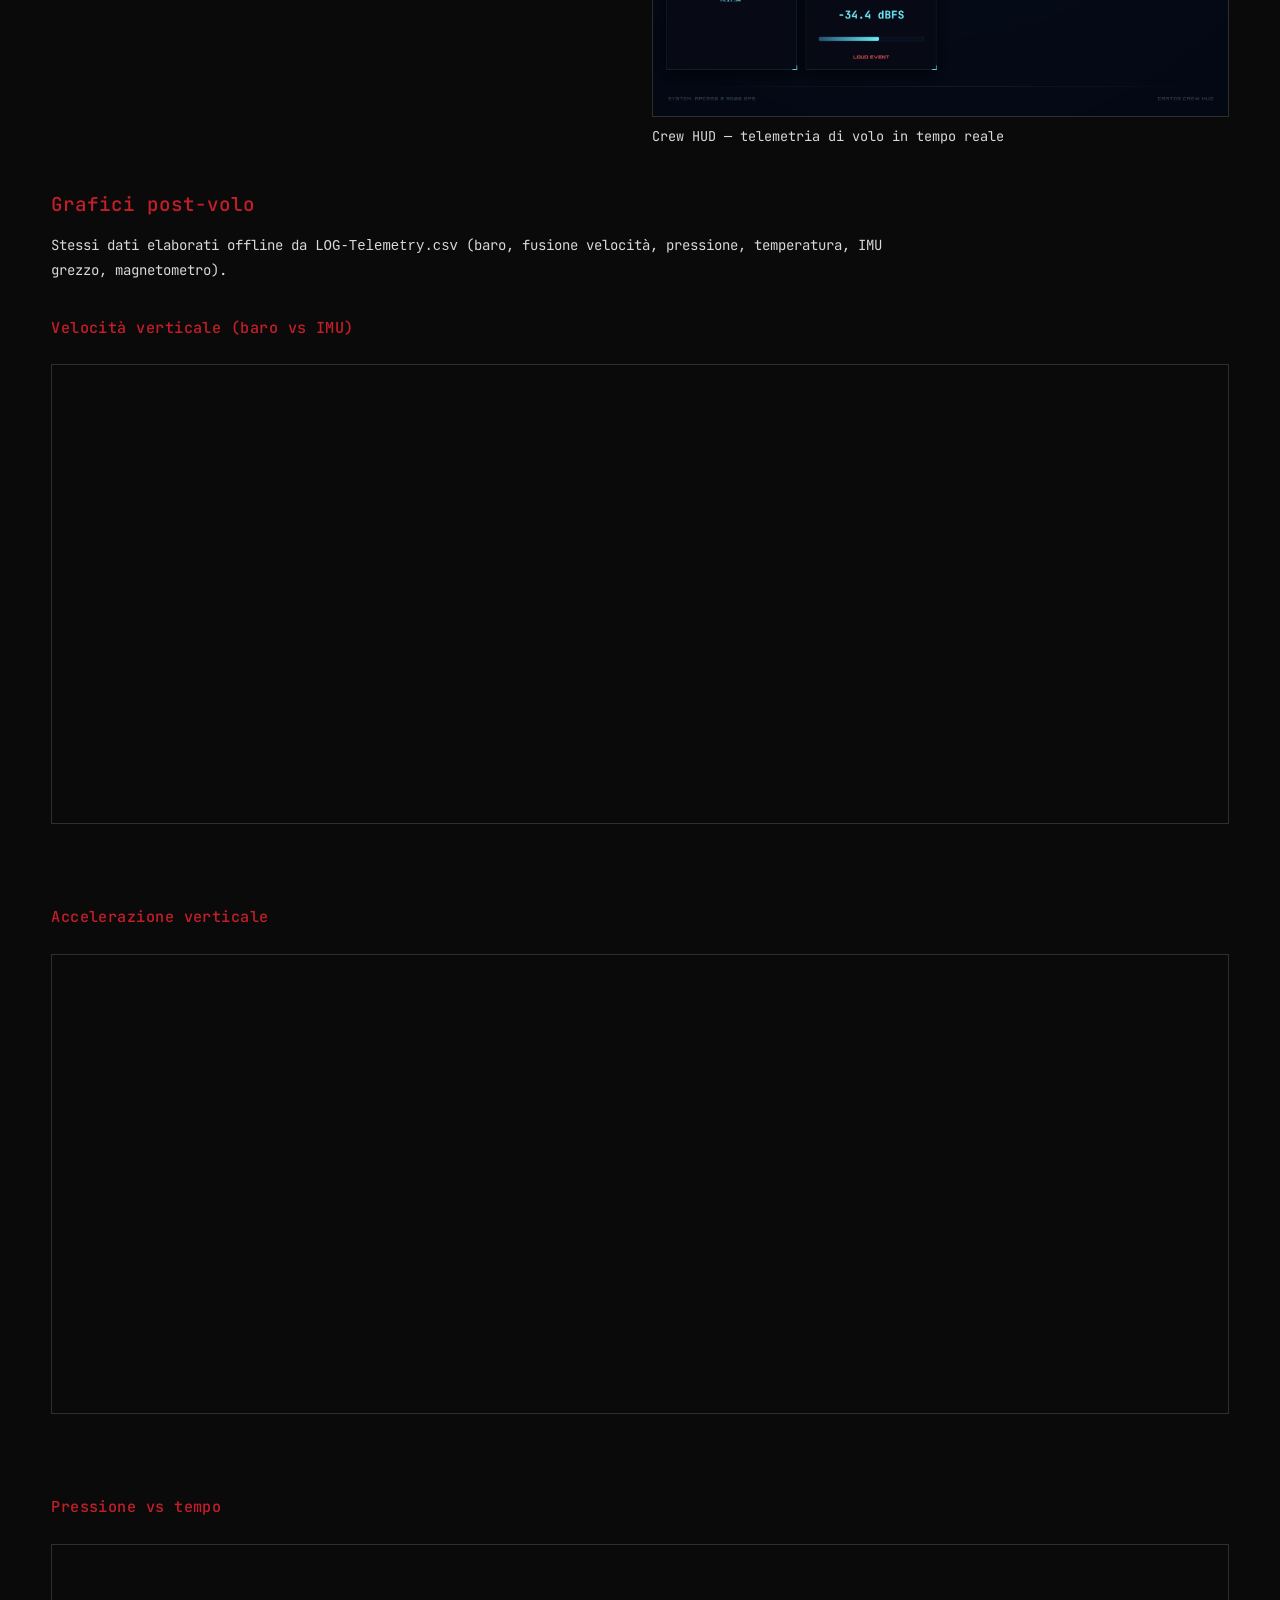
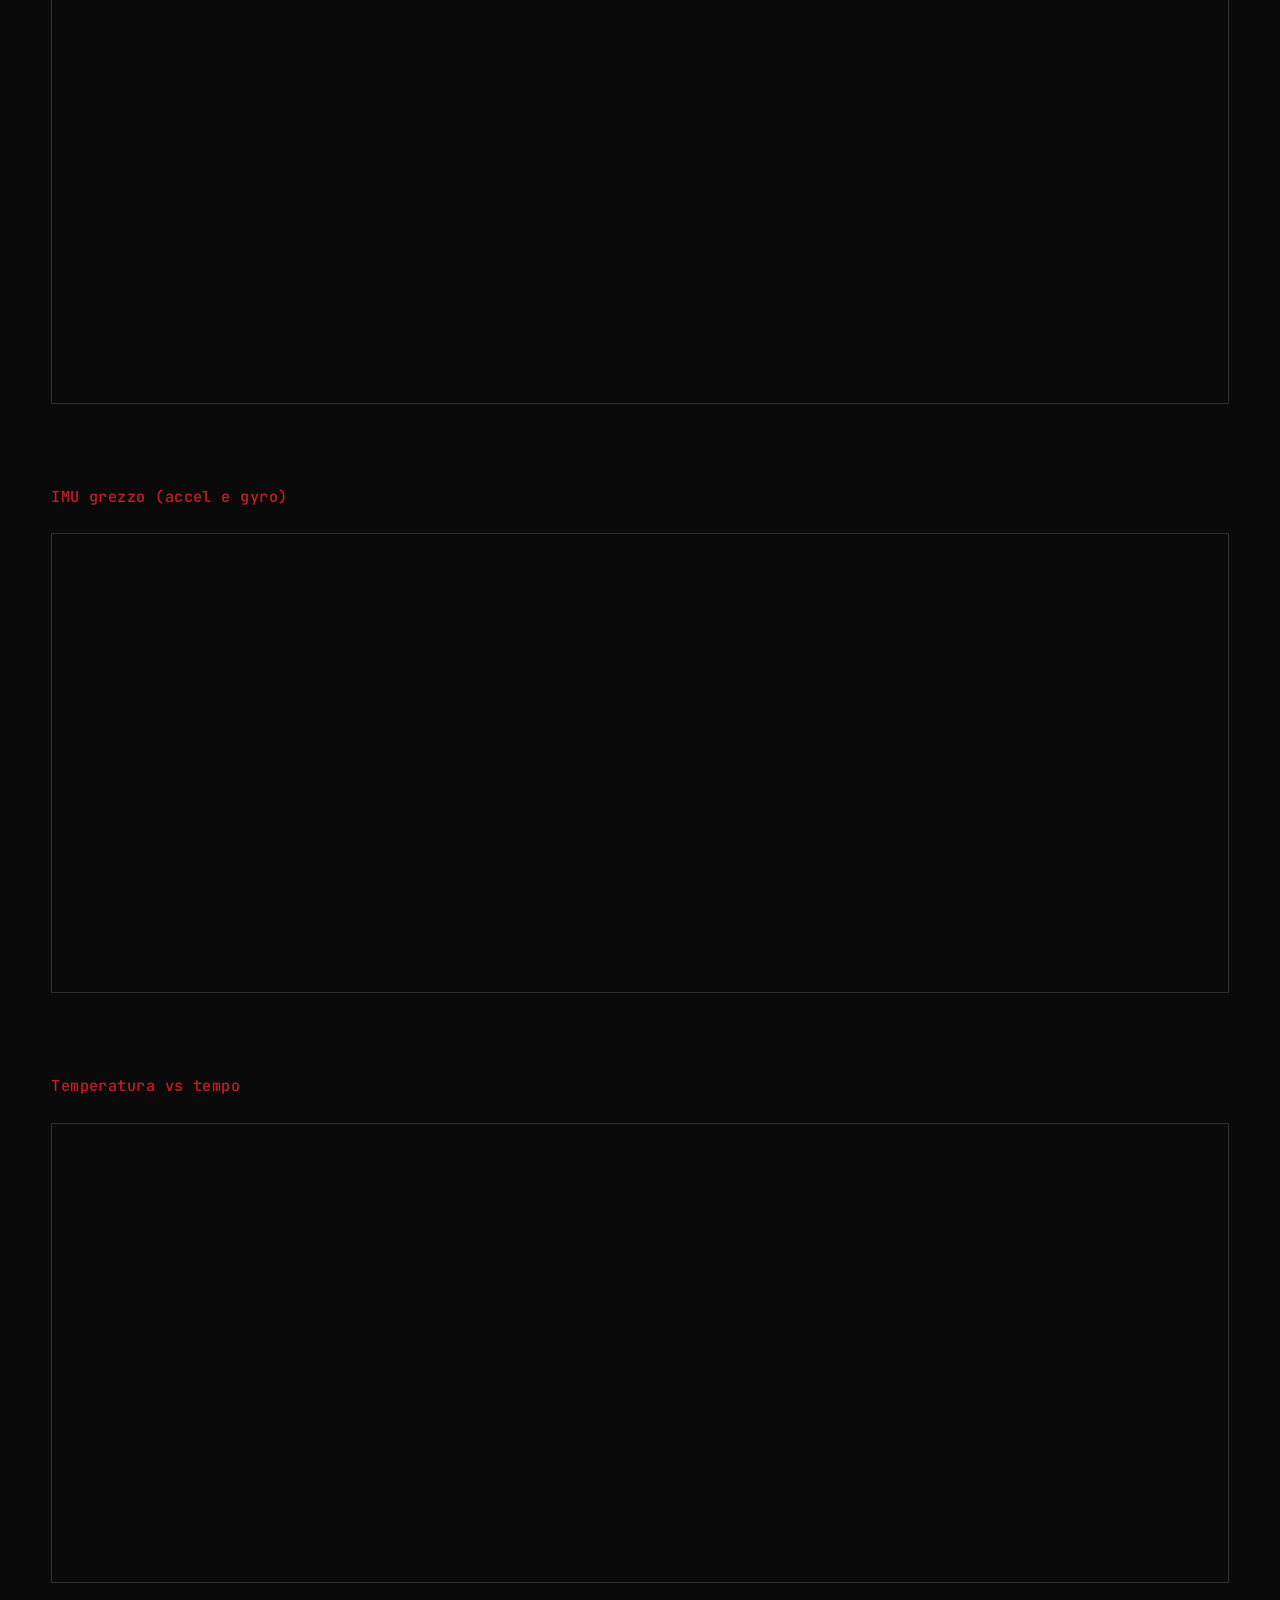
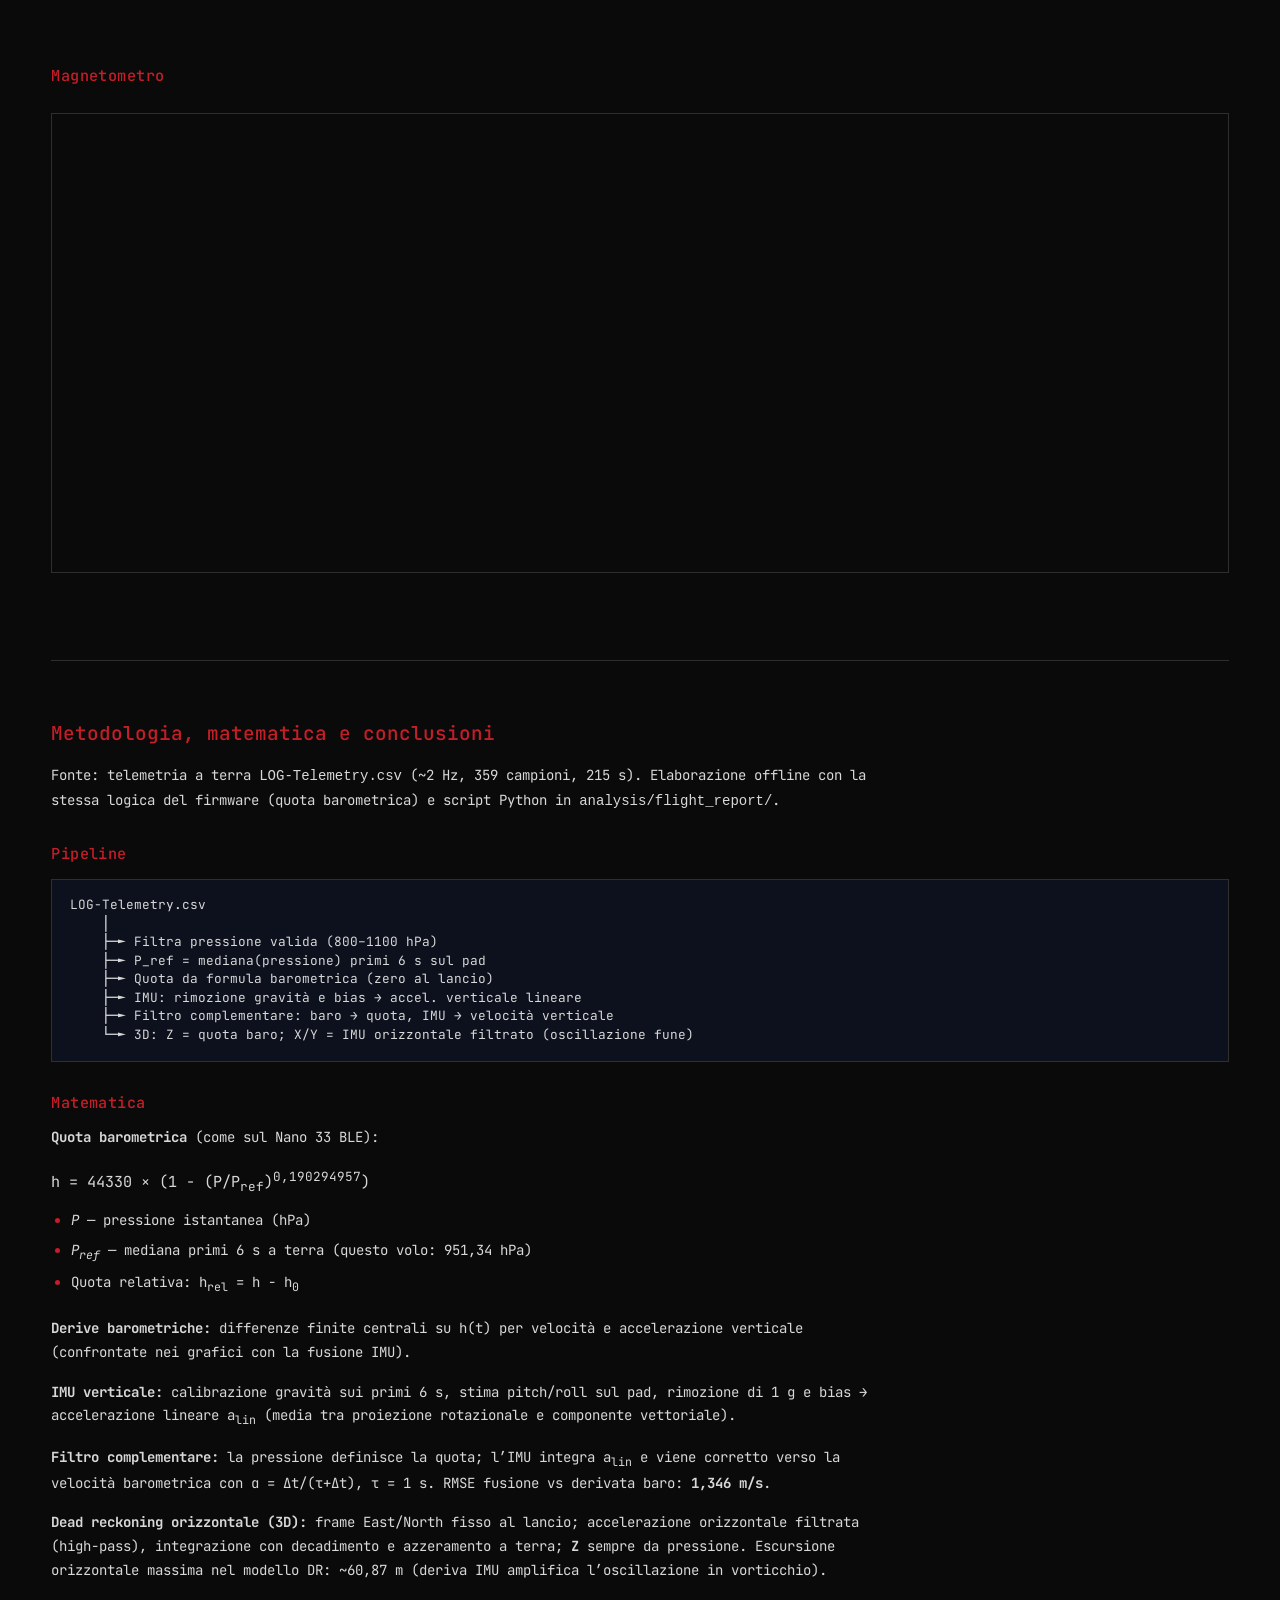
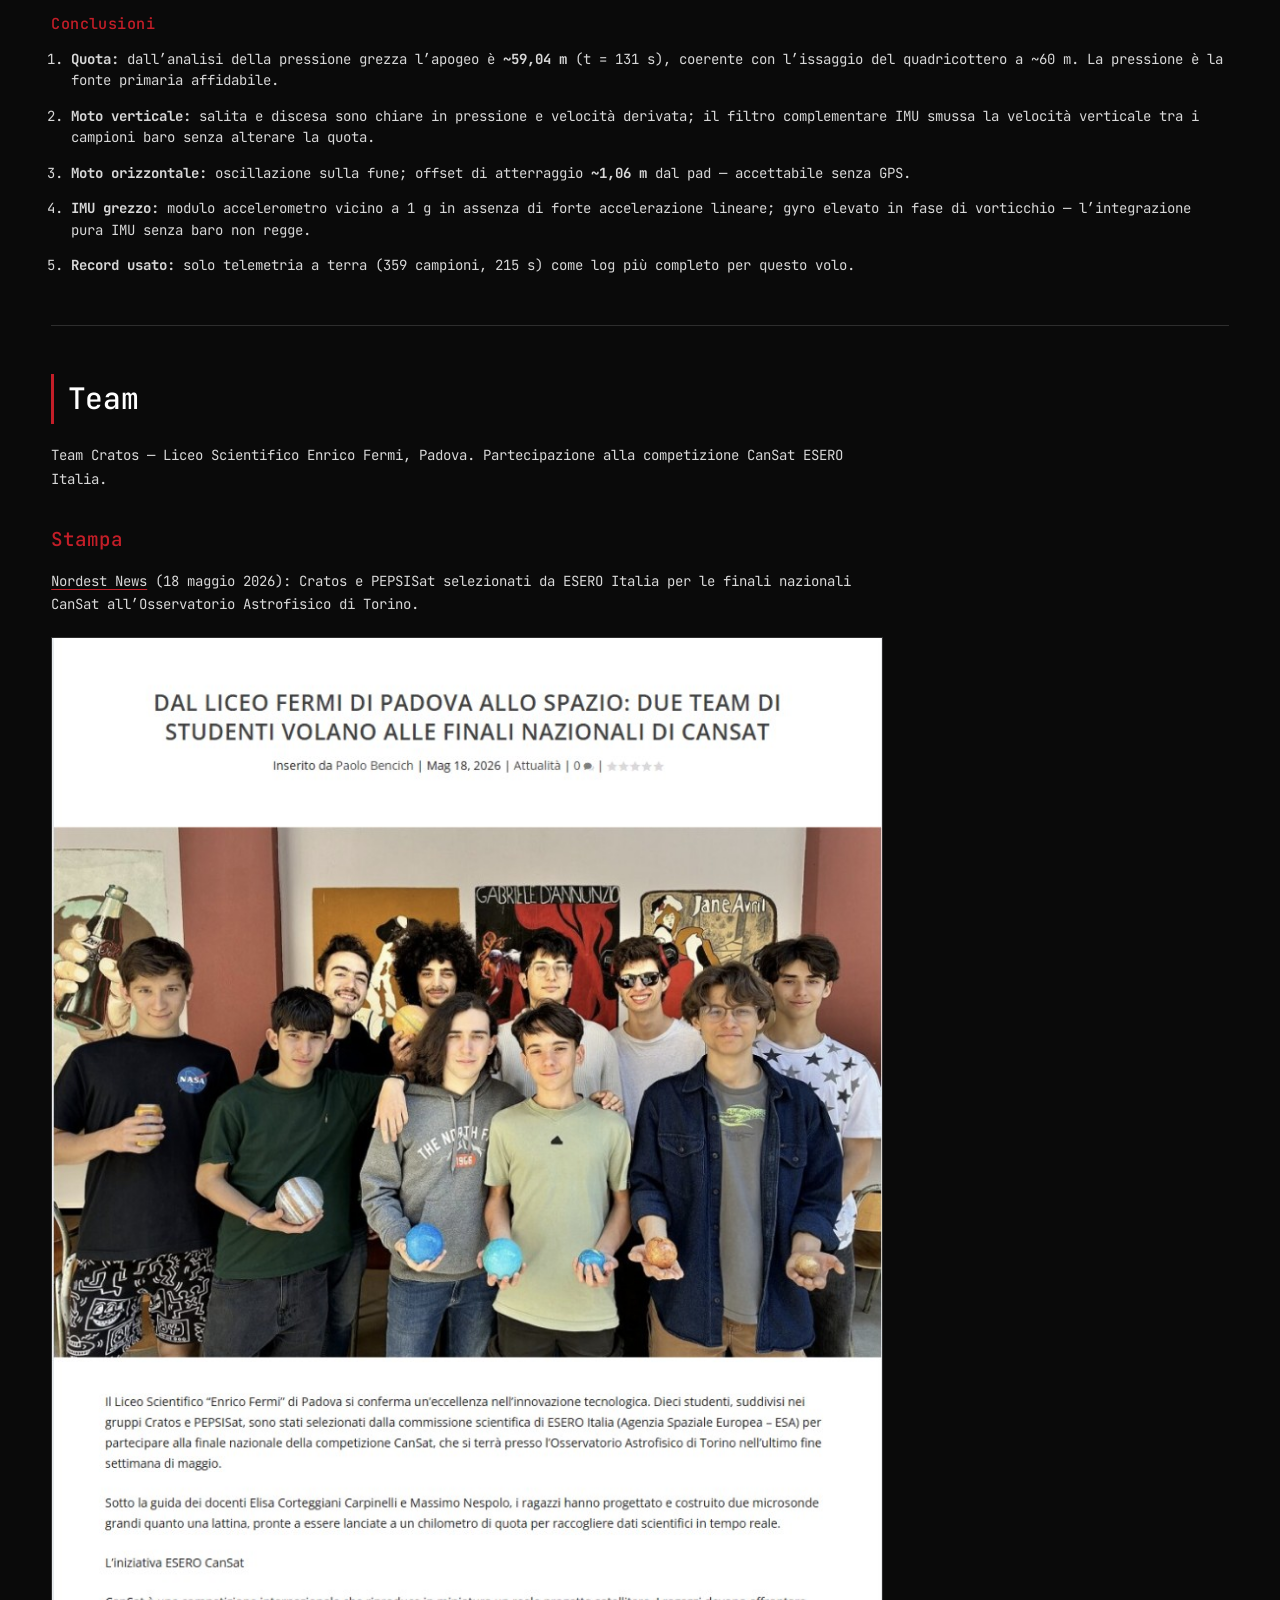
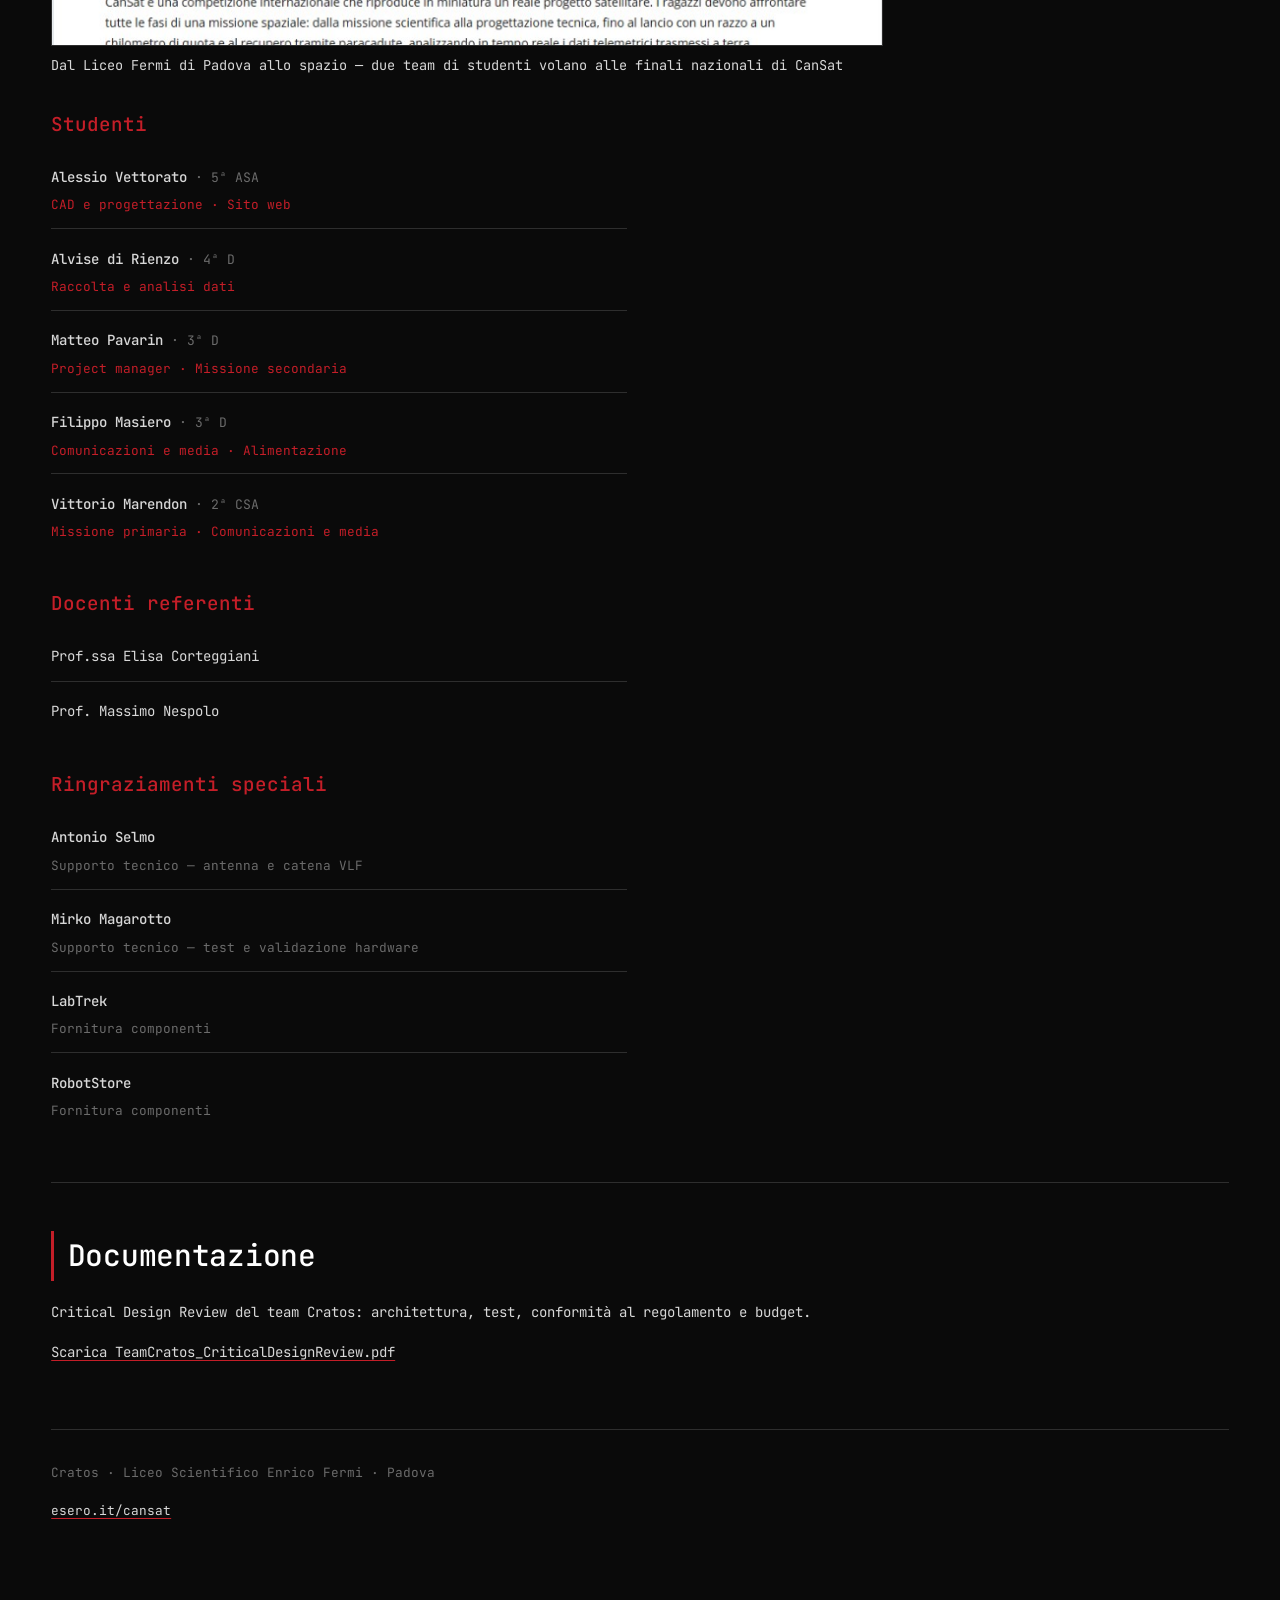
==== commit 5c499c72: "Move EM signal and Bode plots inside lab figures toggle. Co-authored-by: Cursor <cursoragent@cursor." ====
--- a/index.html
+++ b/index.html
@@ -492,52 +492,65 @@
           Octave; segnale EM nei primi millisecondi e diagramma di Bode (modulo e fase).
         </p>
         <details class="toggle">
-          <summary data-i18n="lab.toggle">Grafici — spettrogramma, PSD e FFT</summary>
-          <div class="toggle__body fig-gallery fig-gallery--3">
-            <figure class="figure">
-              <img
-                src="assets/images/spettrogramma.png"
-                alt="Spettrogramma tempo-frequenza"
-                loading="lazy"
-              />
-              <span class="fig-label"><strong>Fig. 18</strong> Analisi tempo-frequenza</span>
-            </figure>
-            <figure class="figure">
-              <img src="assets/images/fourier-psd.png" alt="Densità spettrale di potenza" loading="lazy" />
-              <span class="fig-label"><strong>Fig. 19</strong> PSD (dB/Hz)</span>
-            </figure>
-            <figure class="figure">
-              <img
-                src="assets/images/fourier-volt.png"
-                alt="FFT spettro elettromagnetico — intensità vs frequenza"
-                data-i18n-alt="lab.fig20alt"
-                loading="lazy"
-              />
-              <span class="fig-label" data-i18n="lab.fig20"
-                ><strong>Fig. 20</strong> FFT — spettro elettromagnetico (V)</span
-              >
-            </figure>
+          <summary data-i18n="lab.toggle">
+            Grafici — spettrogramma, PSD, FFT, segnale EM e Bode
+          </summary>
+          <div class="toggle__body">
+            <div class="fig-gallery fig-gallery--3">
+              <figure class="figure">
+                <img
+                  src="assets/images/spettrogramma.png"
+                  alt="Spettrogramma tempo-frequenza"
+                  loading="lazy"
+                />
+                <span class="fig-label"><strong>Fig. 18</strong> Analisi tempo-frequenza</span>
+              </figure>
+              <figure class="figure">
+                <img
+                  src="assets/images/fourier-psd.png"
+                  alt="Densità spettrale di potenza"
+                  loading="lazy"
+                />
+                <span class="fig-label"><strong>Fig. 19</strong> PSD (dB/Hz)</span>
+              </figure>
+              <figure class="figure">
+                <img
+                  src="assets/images/fourier-volt.png"
+                  alt="FFT spettro elettromagnetico — intensità vs frequenza"
+                  data-i18n-alt="lab.fig20alt"
+                  loading="lazy"
+                />
+                <span class="fig-label" data-i18n="lab.fig20"
+                  ><strong>Fig. 20</strong> FFT — spettro elettromagnetico (V)</span
+                >
+              </figure>
+            </div>
+            <div class="fig-gallery fig-gallery--2">
+              <figure class="figure">
+                <img
+                  src="assets/flight/em-signal-first-ms.png"
+                  alt="Segnale EM nel tempo (primi ms)"
+                  data-i18n-alt="lab.fig21alt"
+                  loading="lazy"
+                />
+                <span class="fig-label" data-i18n="lab.fig21"
+                  ><strong>Fig. 21</strong> Segnale EM nel tempo (primi ms)</span
+                >
+              </figure>
+              <figure class="figure">
+                <img
+                  src="assets/flight/bode-diagram.png"
+                  alt="Diagramma di Bode — modulo e fase"
+                  data-i18n-alt="lab.fig22alt"
+                  loading="lazy"
+                />
+                <span class="fig-label" data-i18n="lab.fig22"
+                  ><strong>Fig. 22</strong> Diagramma di Bode</span
+                >
+              </figure>
+            </div>
           </div>
         </details>
-
-        <div class="flight-charts-embed">
-          <h4 class="text-reveal" data-i18n="lab.emSignal">Segnale EM nel tempo (primi ms)</h4>
-          <iframe
-            class="flight-frame flight-frame--chart"
-            src="assets/flight/08_em_signal.html"
-            title="Segnale EM nel tempo (primi ms)"
-            data-i18n-title="lab.emSignalTitle"
-            loading="lazy"
-          ></iframe>
-          <h4 class="text-reveal" data-i18n="lab.bode">Diagramma di Bode</h4>
-          <iframe
-            class="flight-frame flight-frame--chart flight-frame--chart-bode"
-            src="assets/flight/09_bode.html"
-            title="Diagramma di Bode"
-            data-i18n-title="lab.bodeTitle"
-            loading="lazy"
-          ></iframe>
-        </div>
       </section>
 
       <hr class="divider divider--accent" />
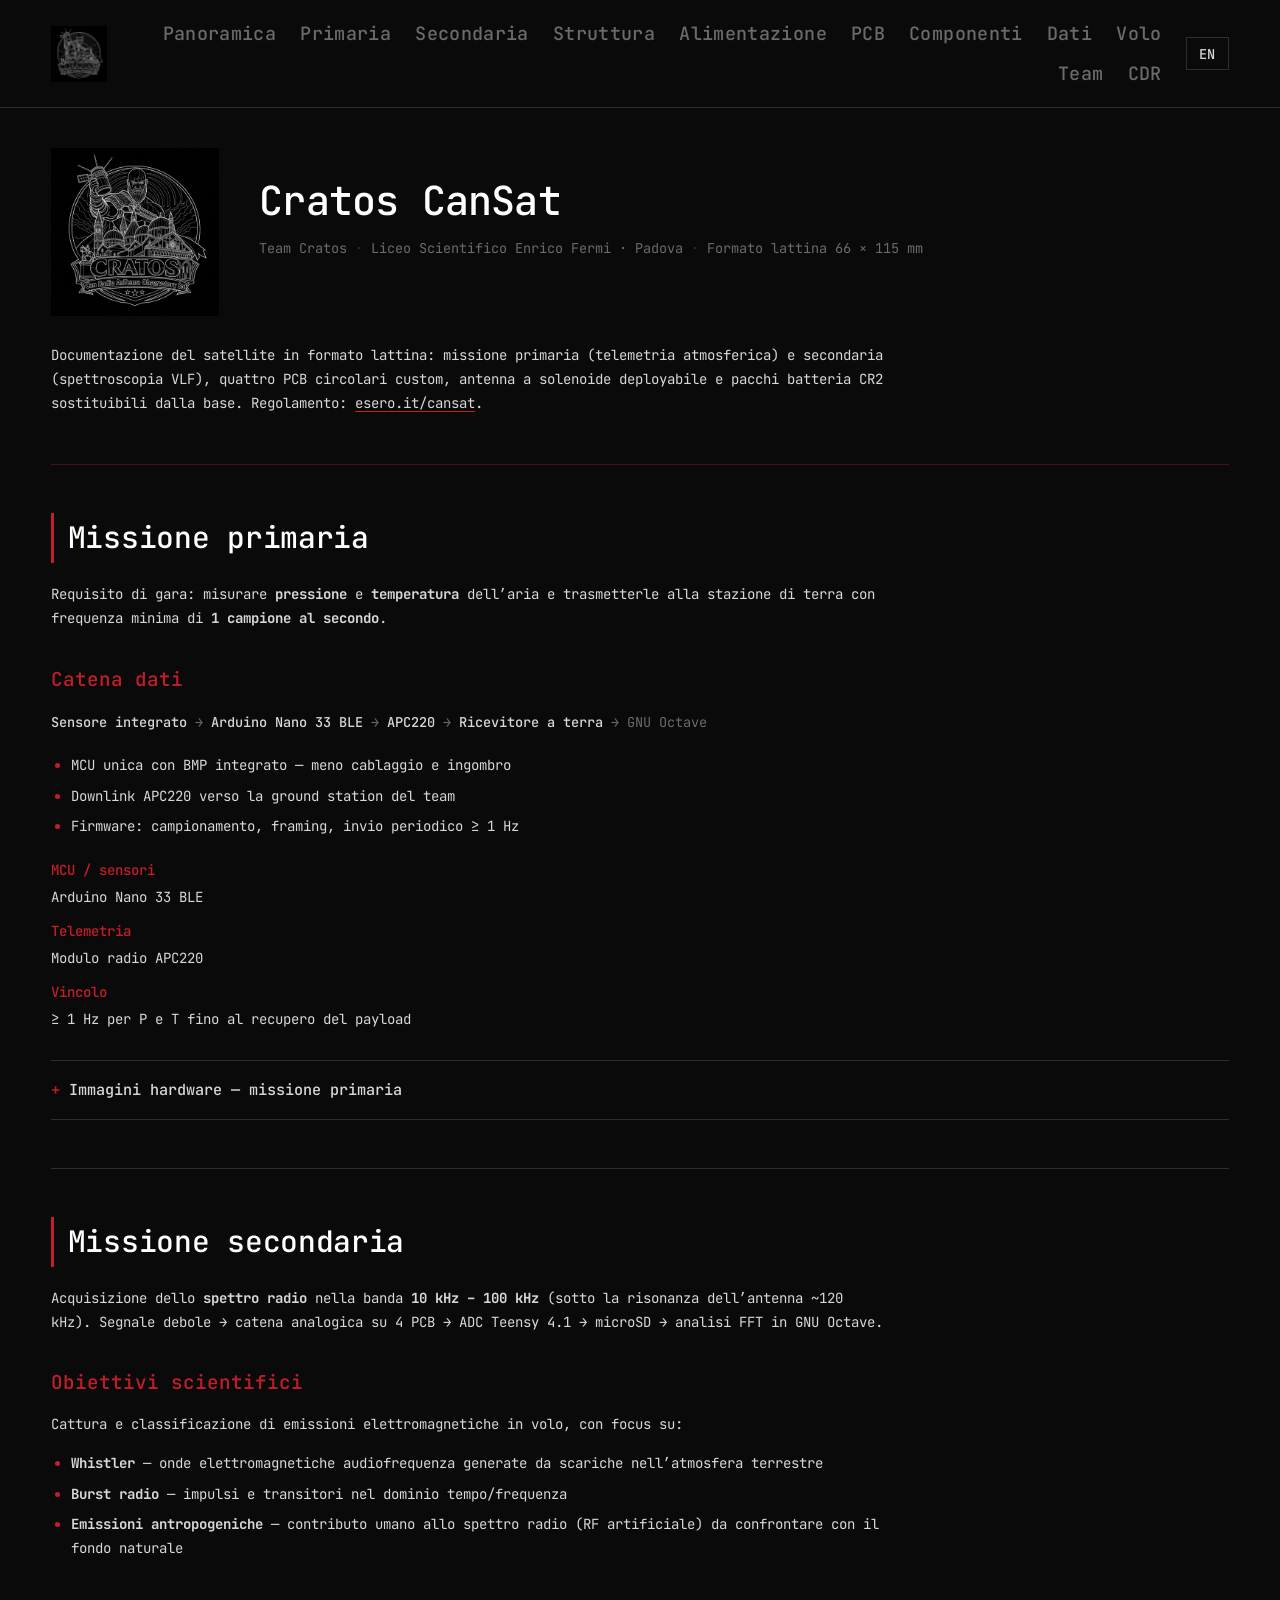
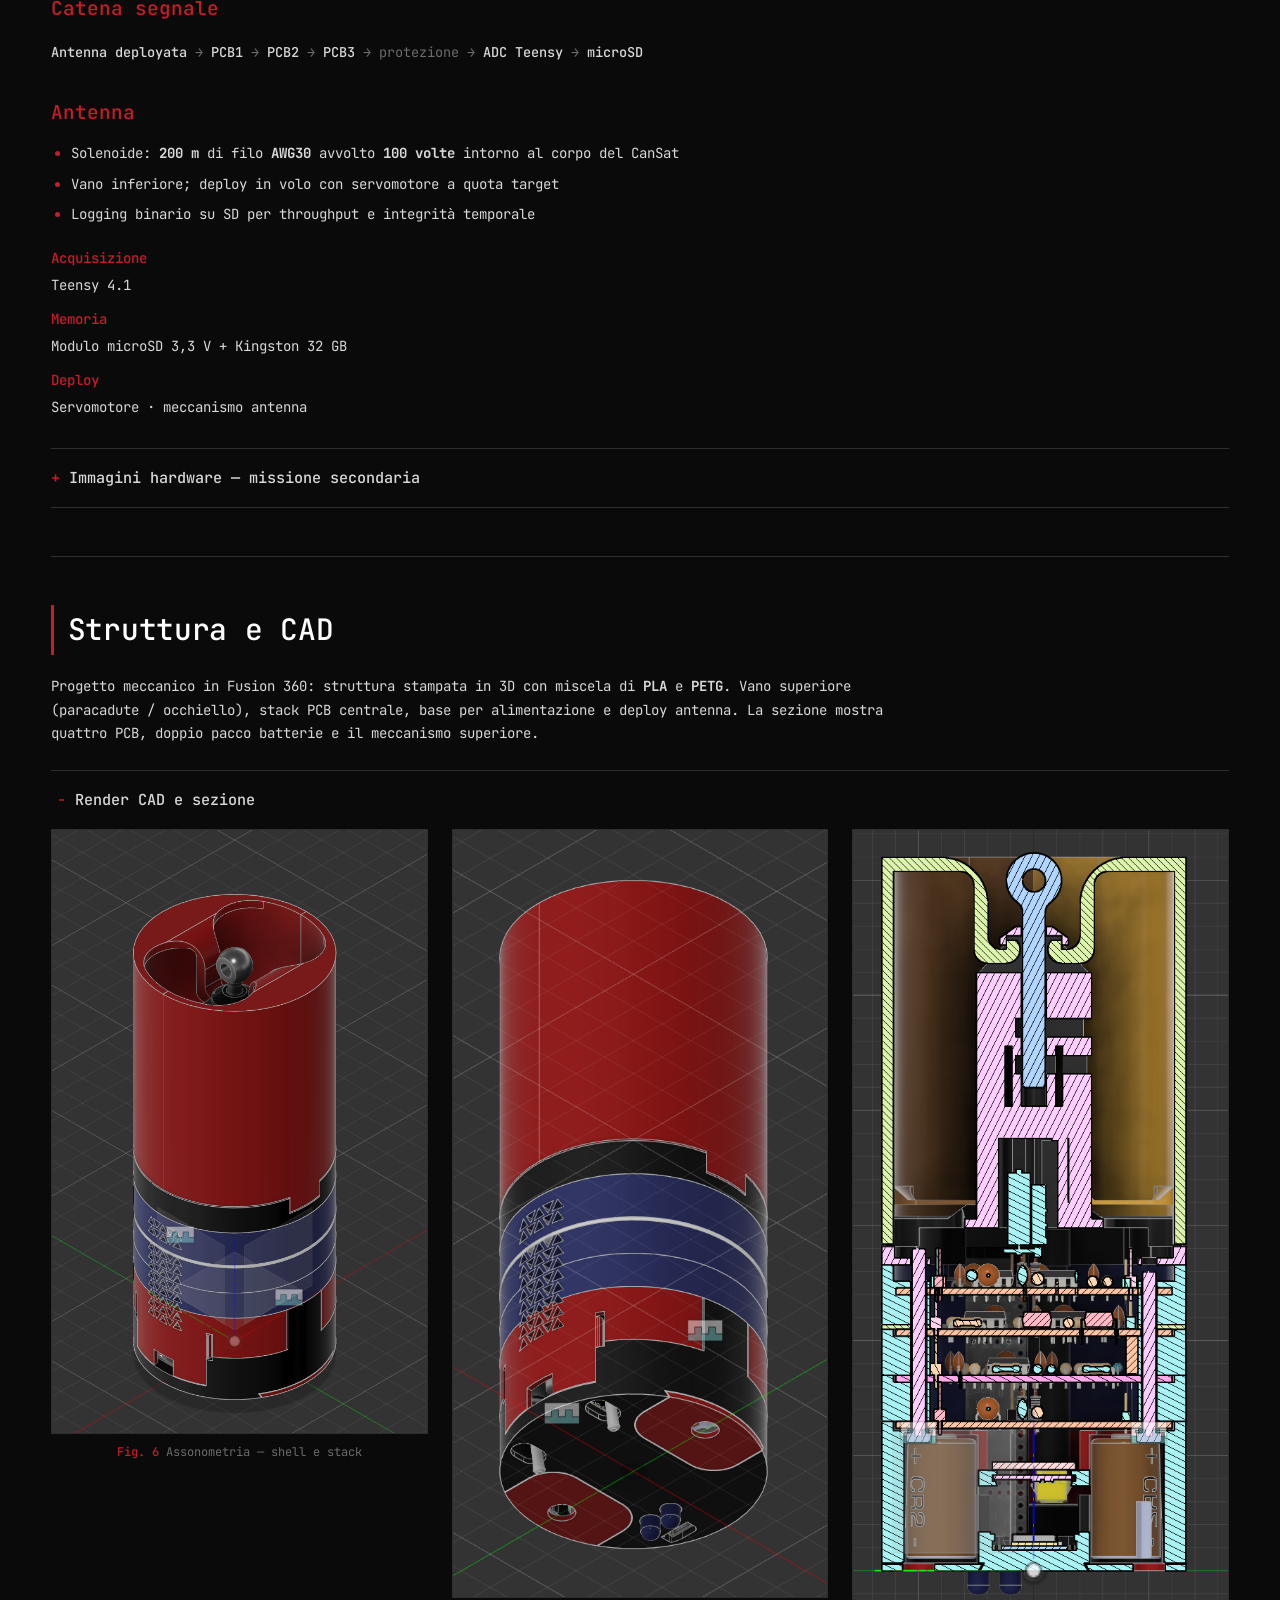
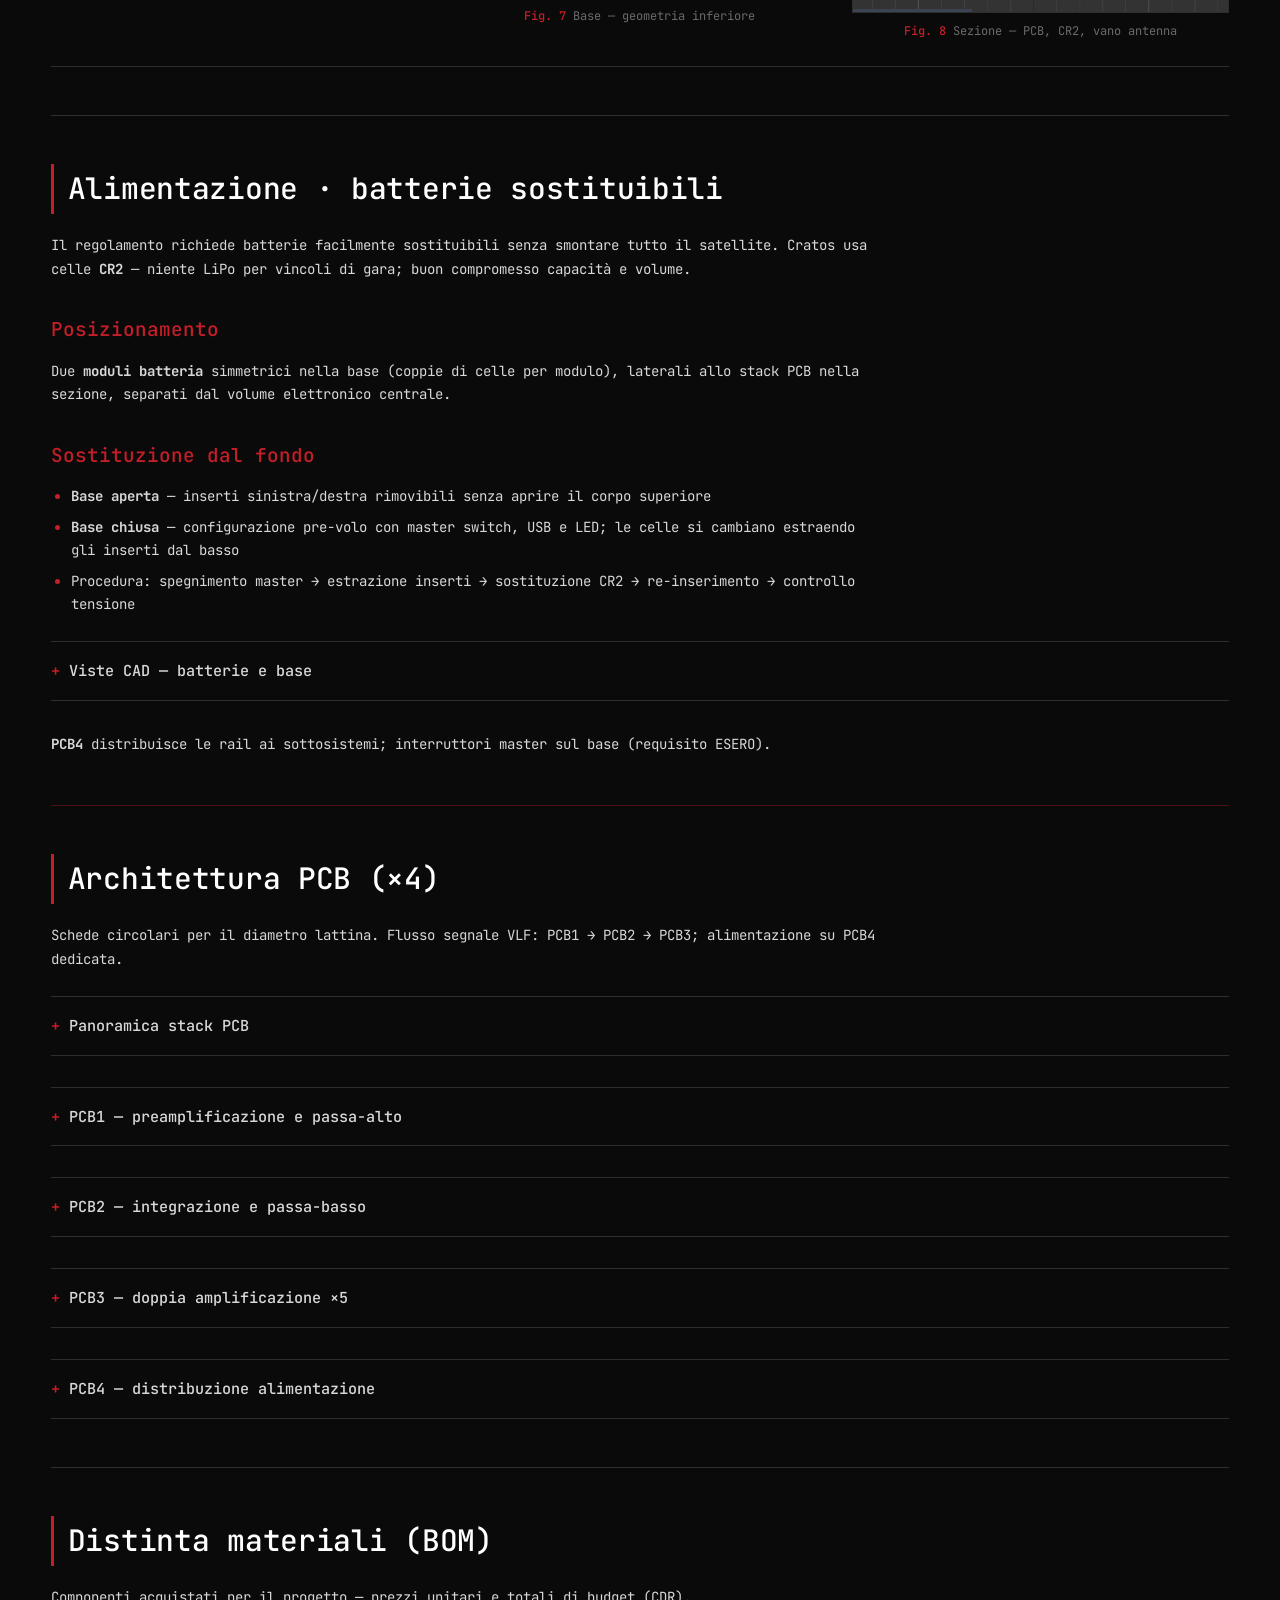
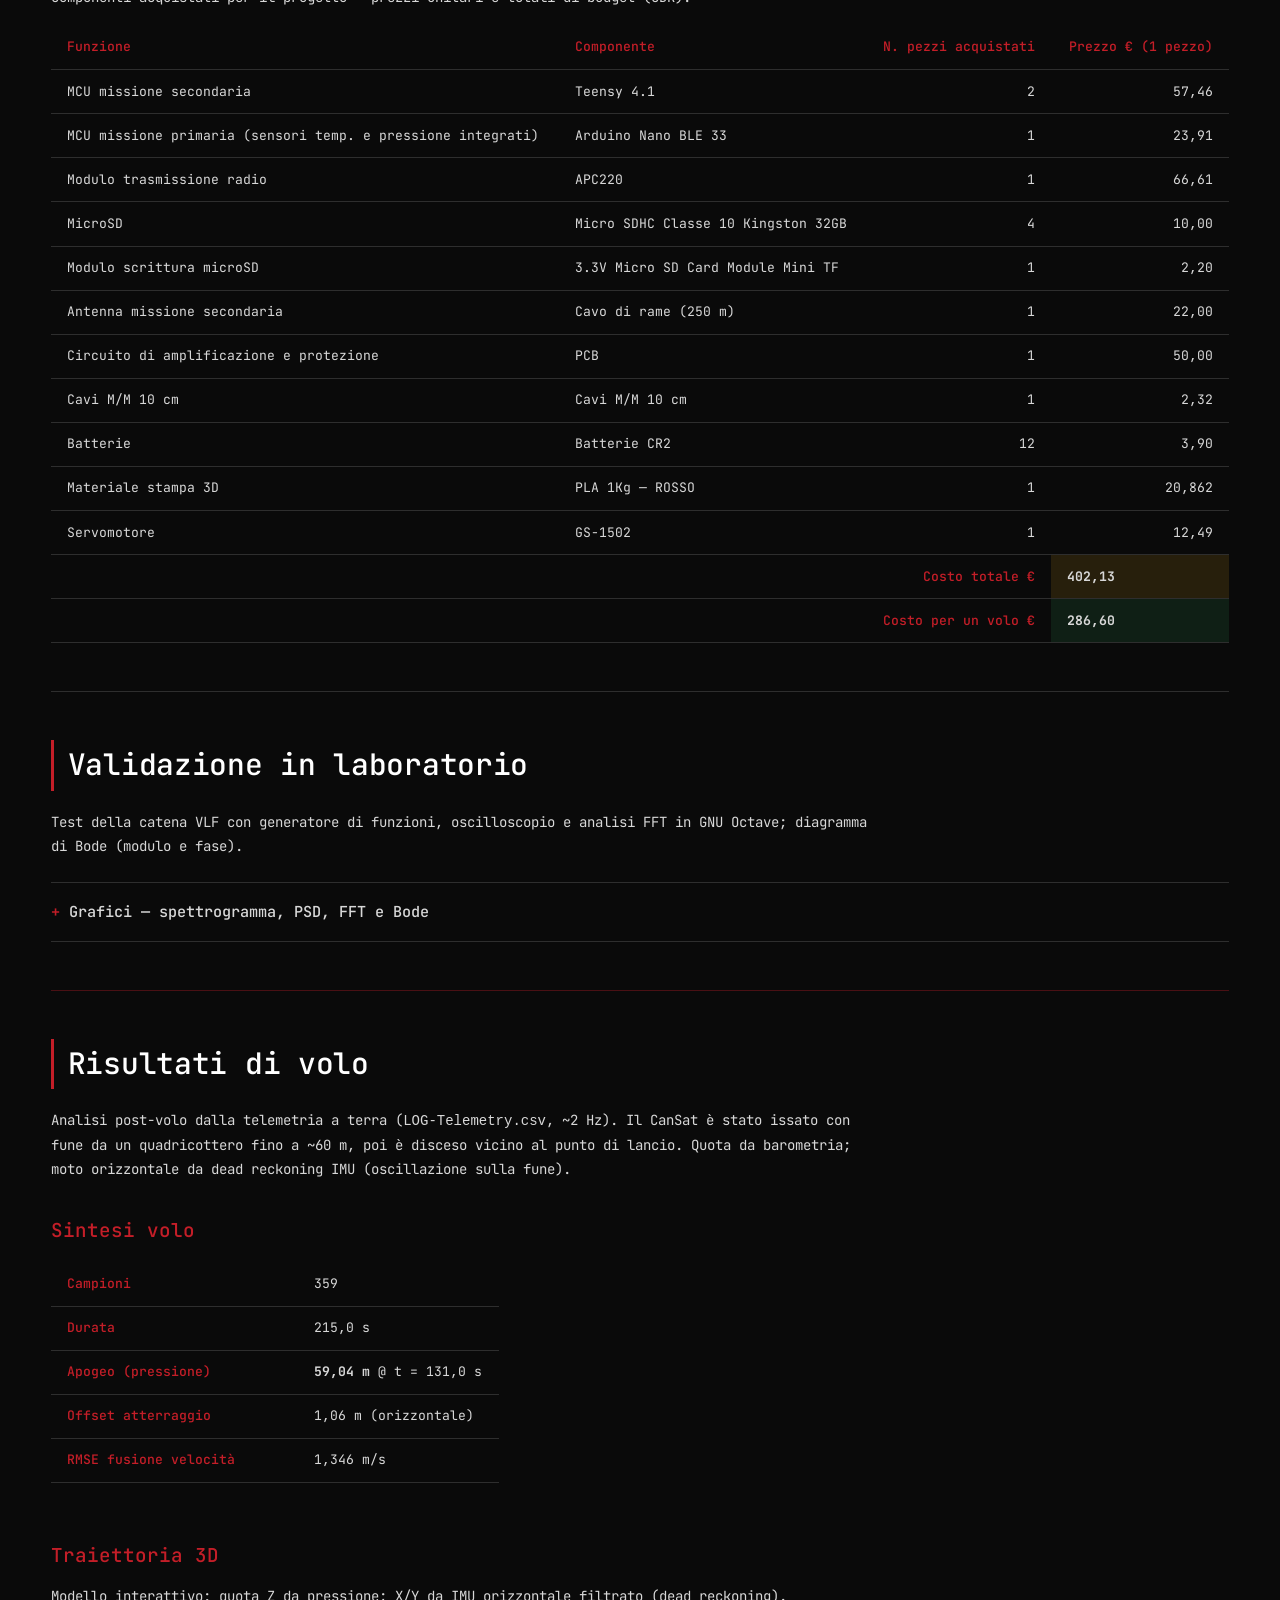
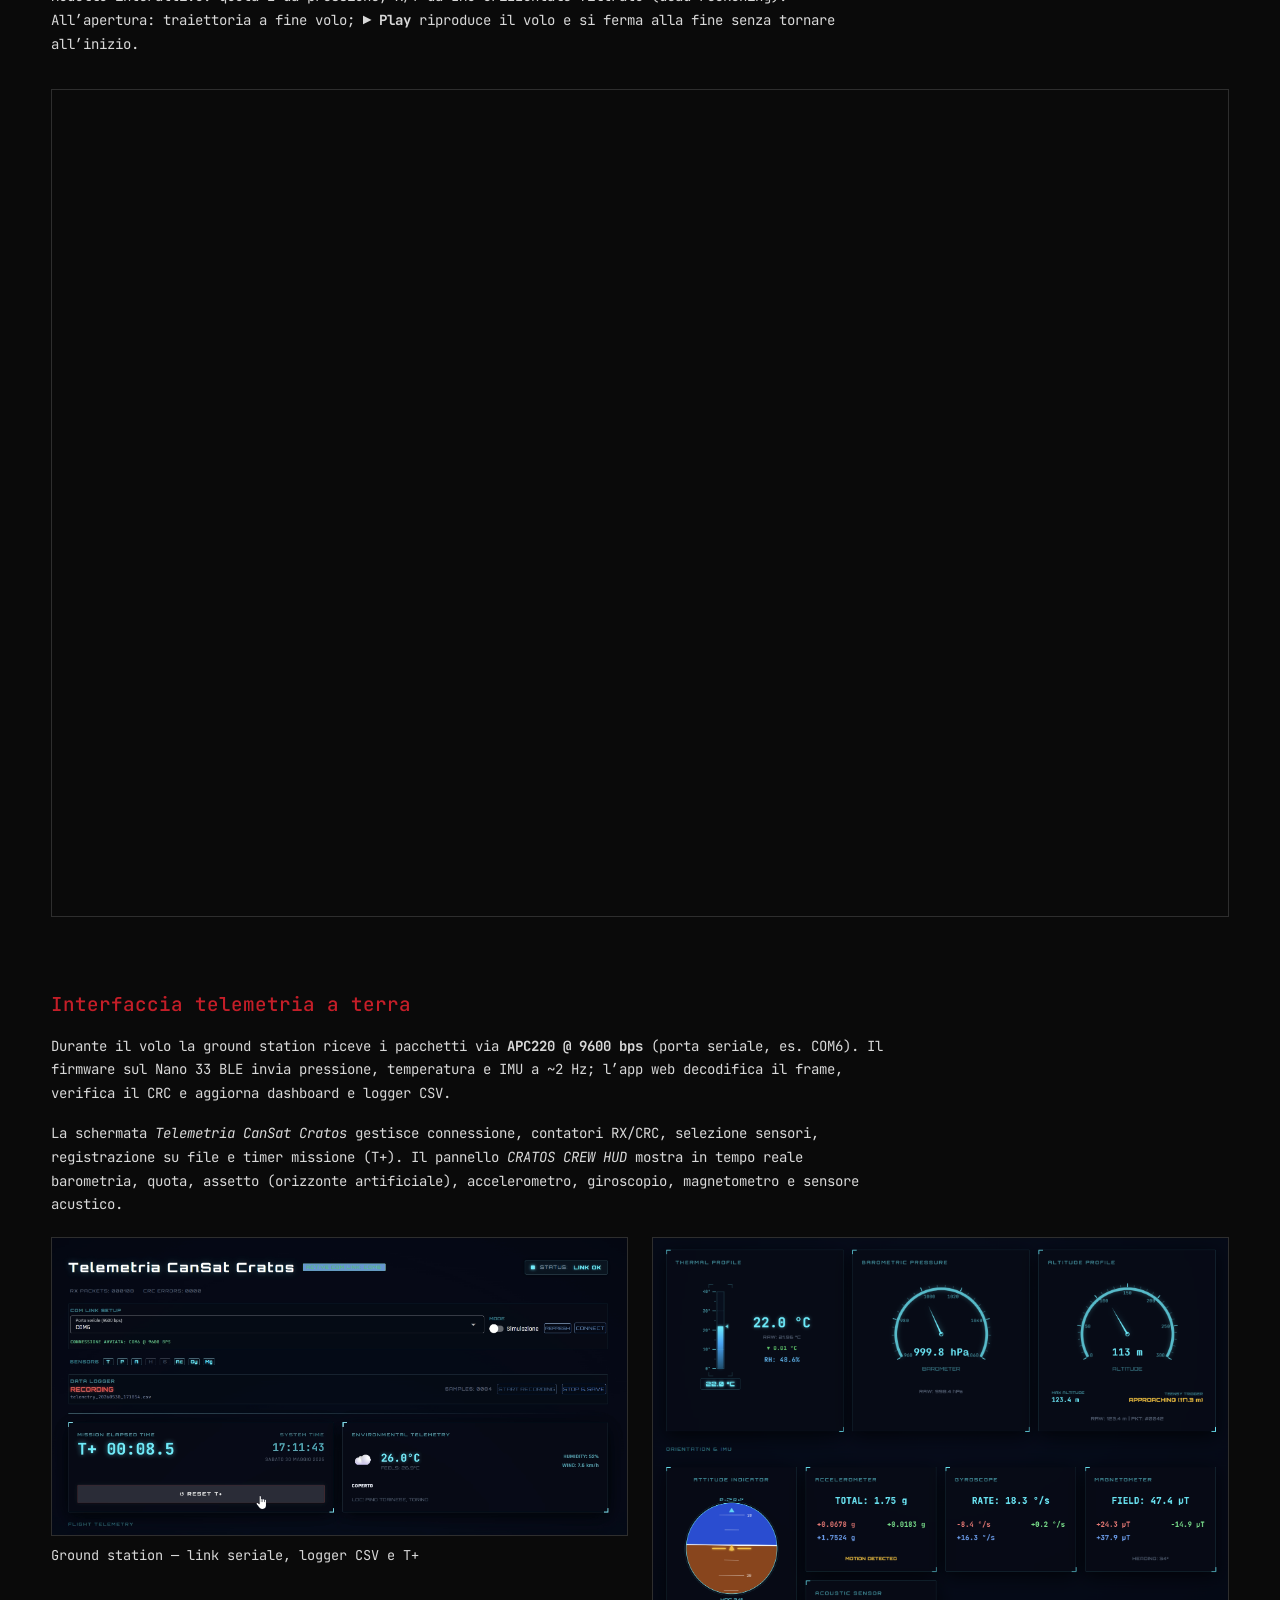
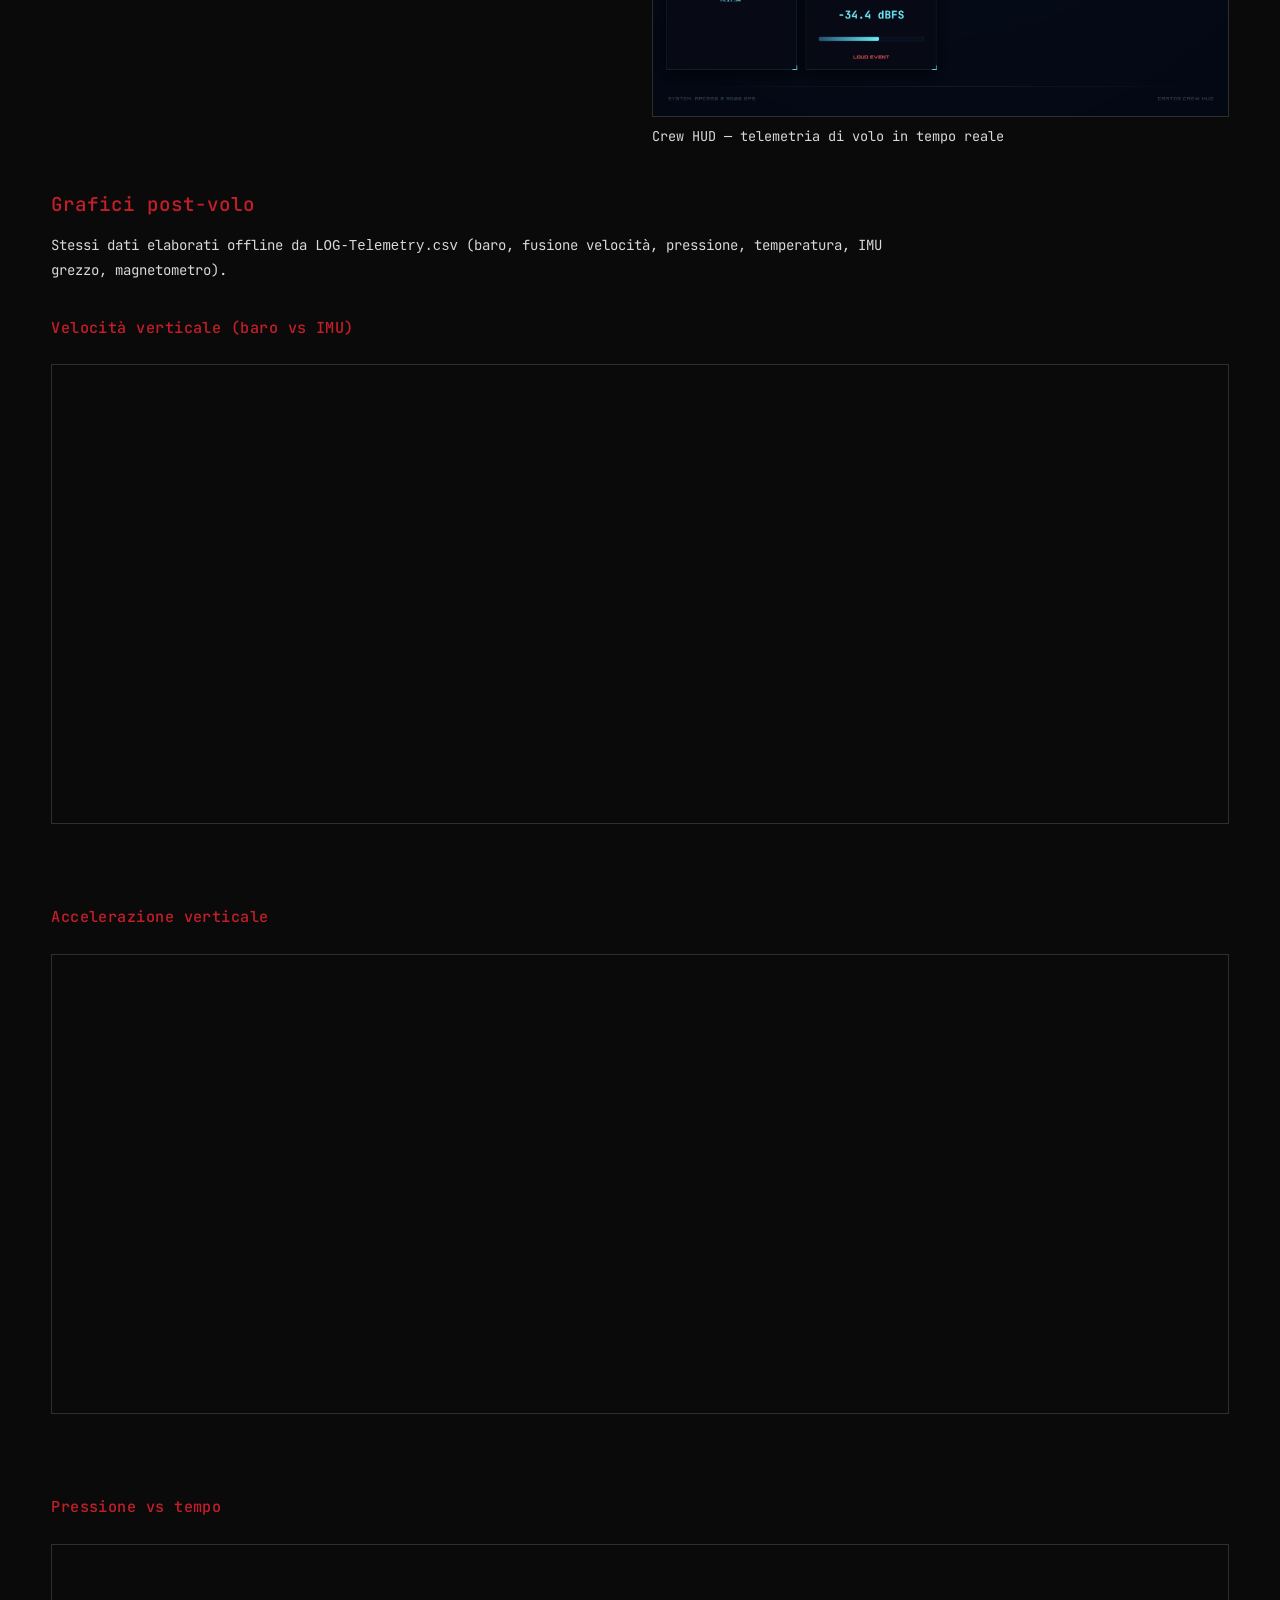
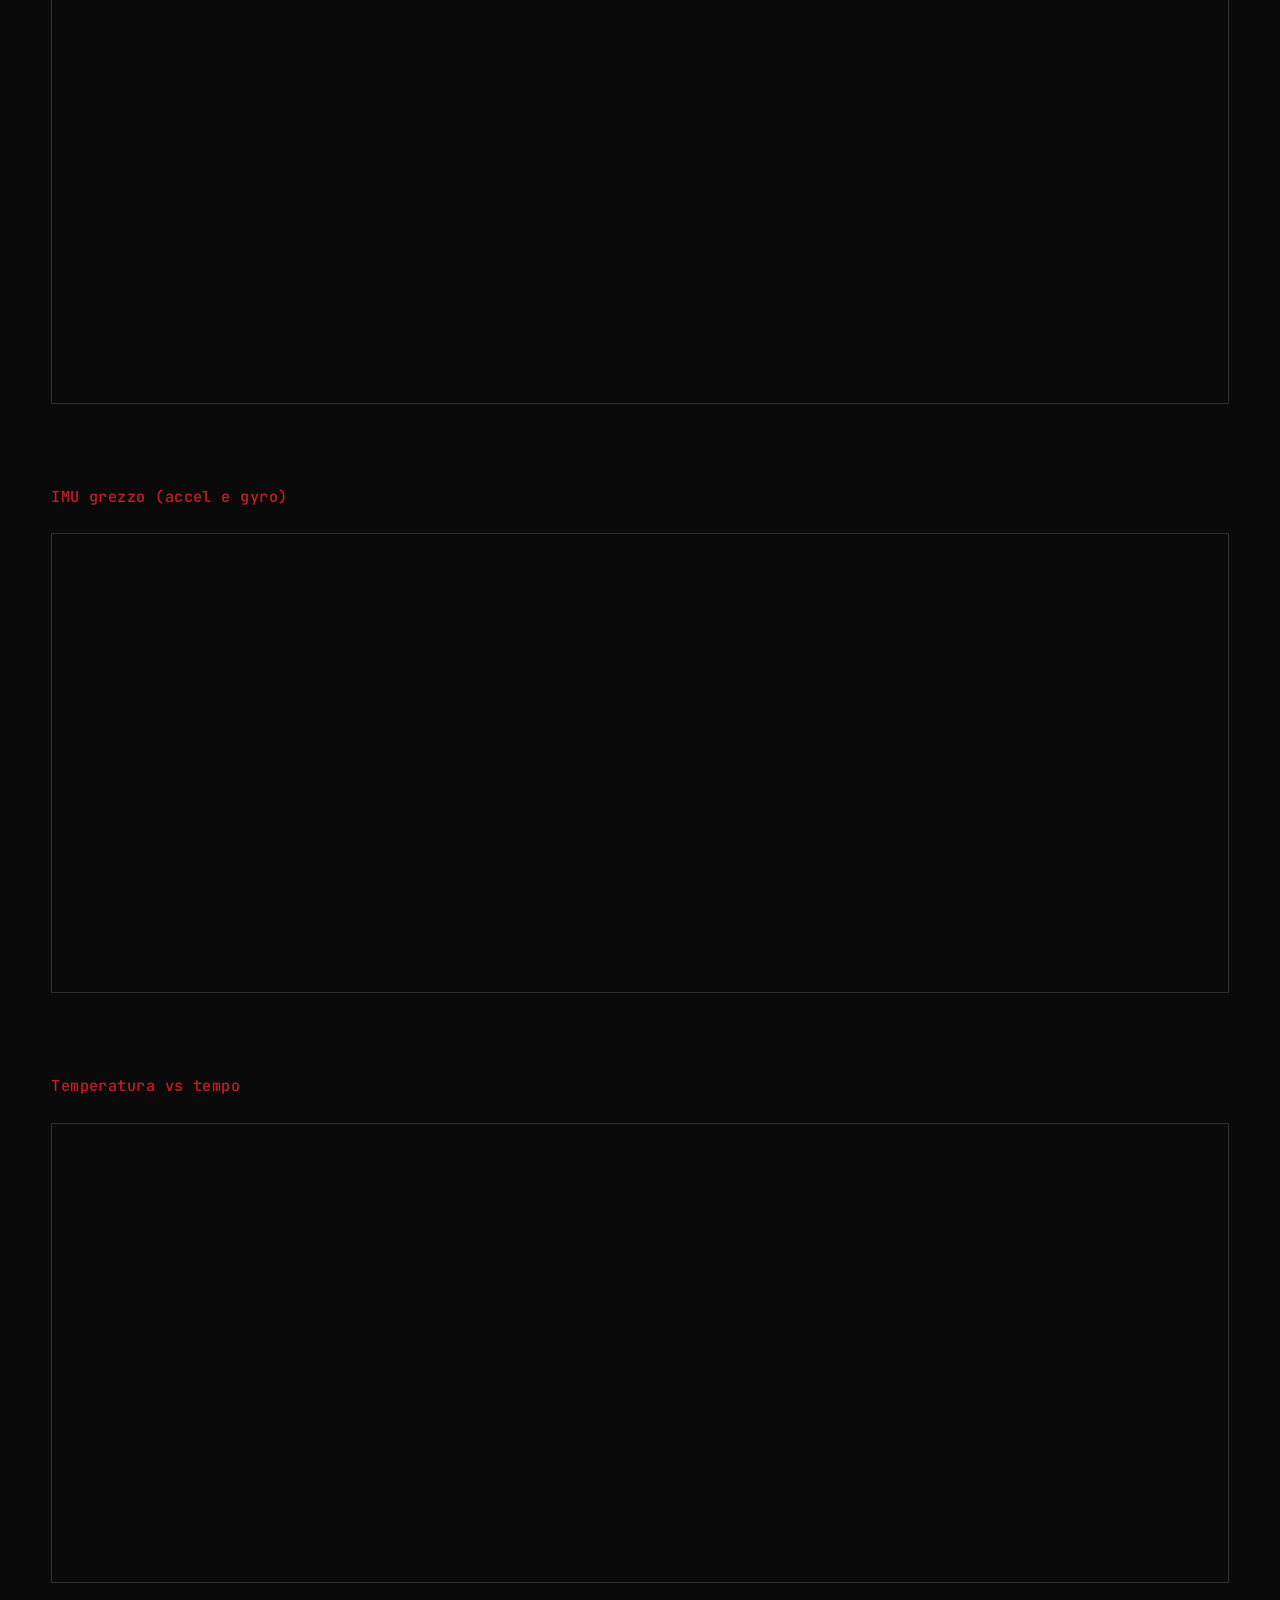
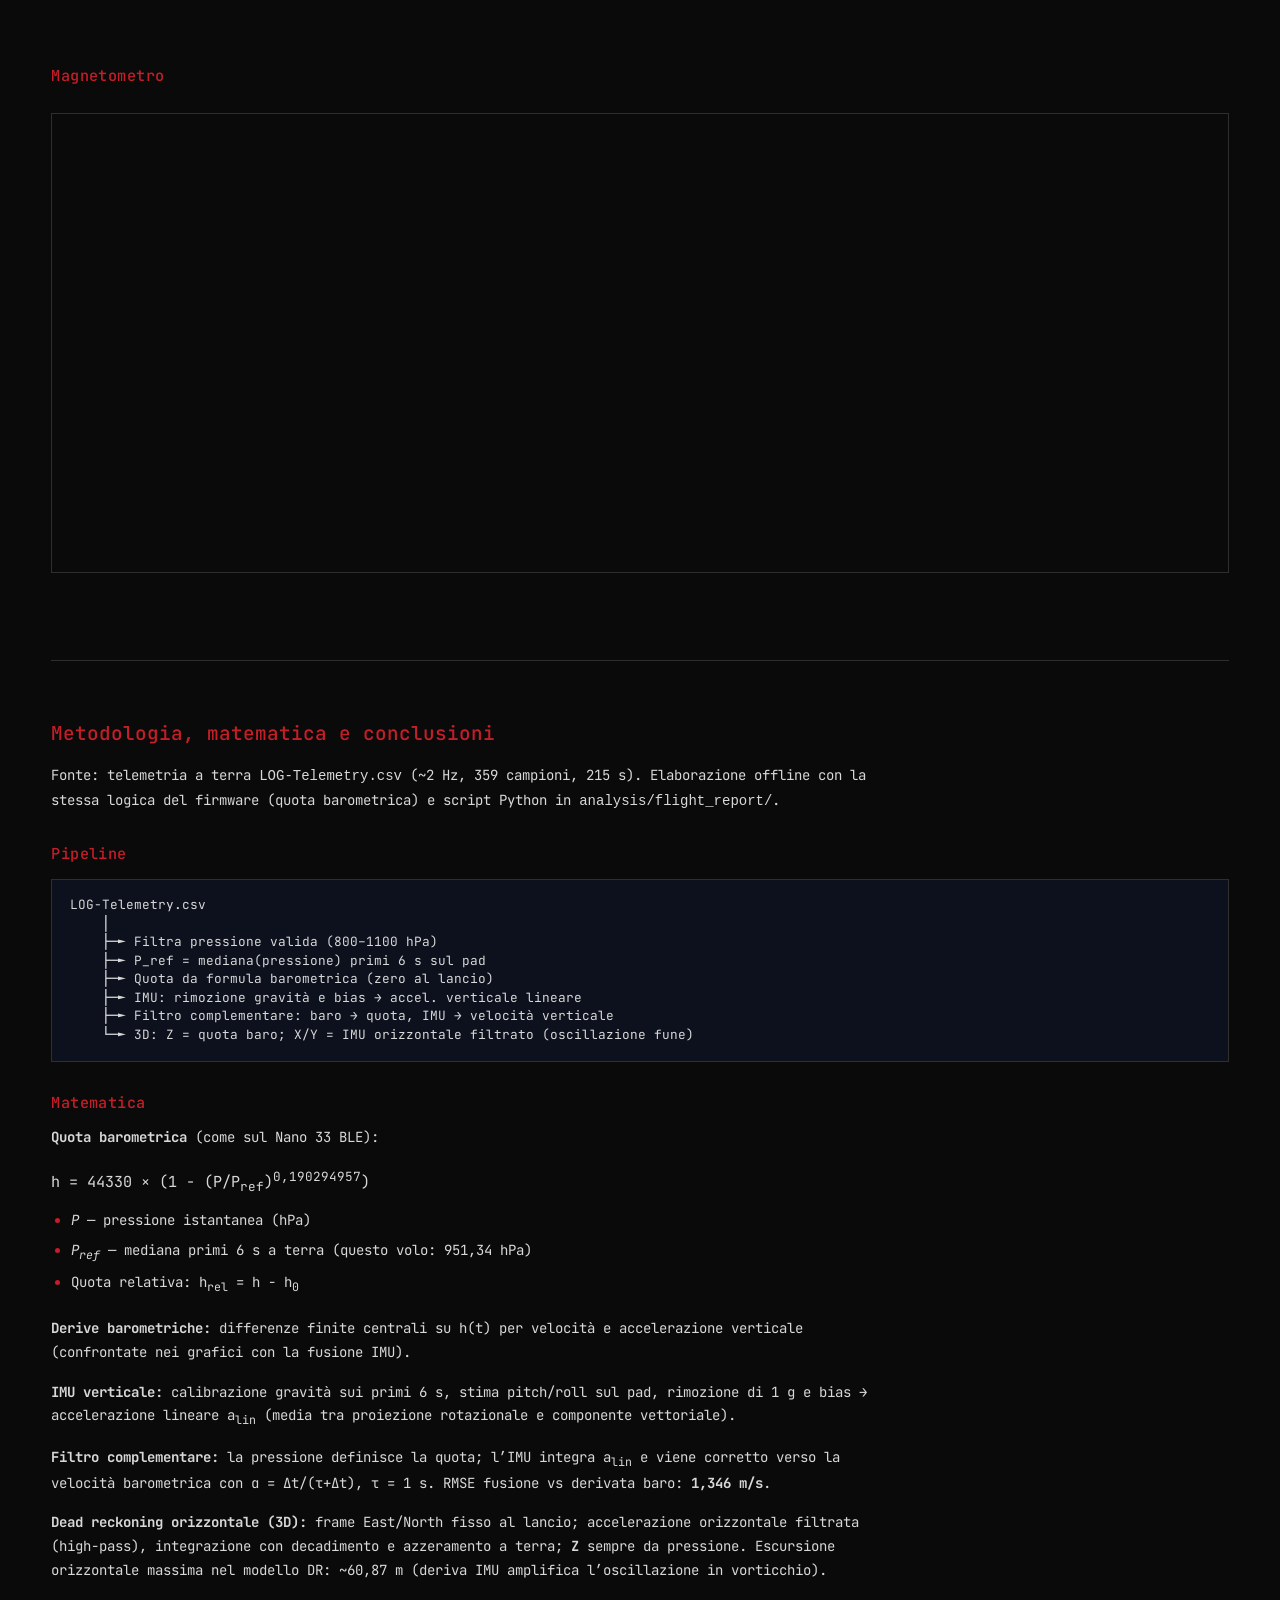
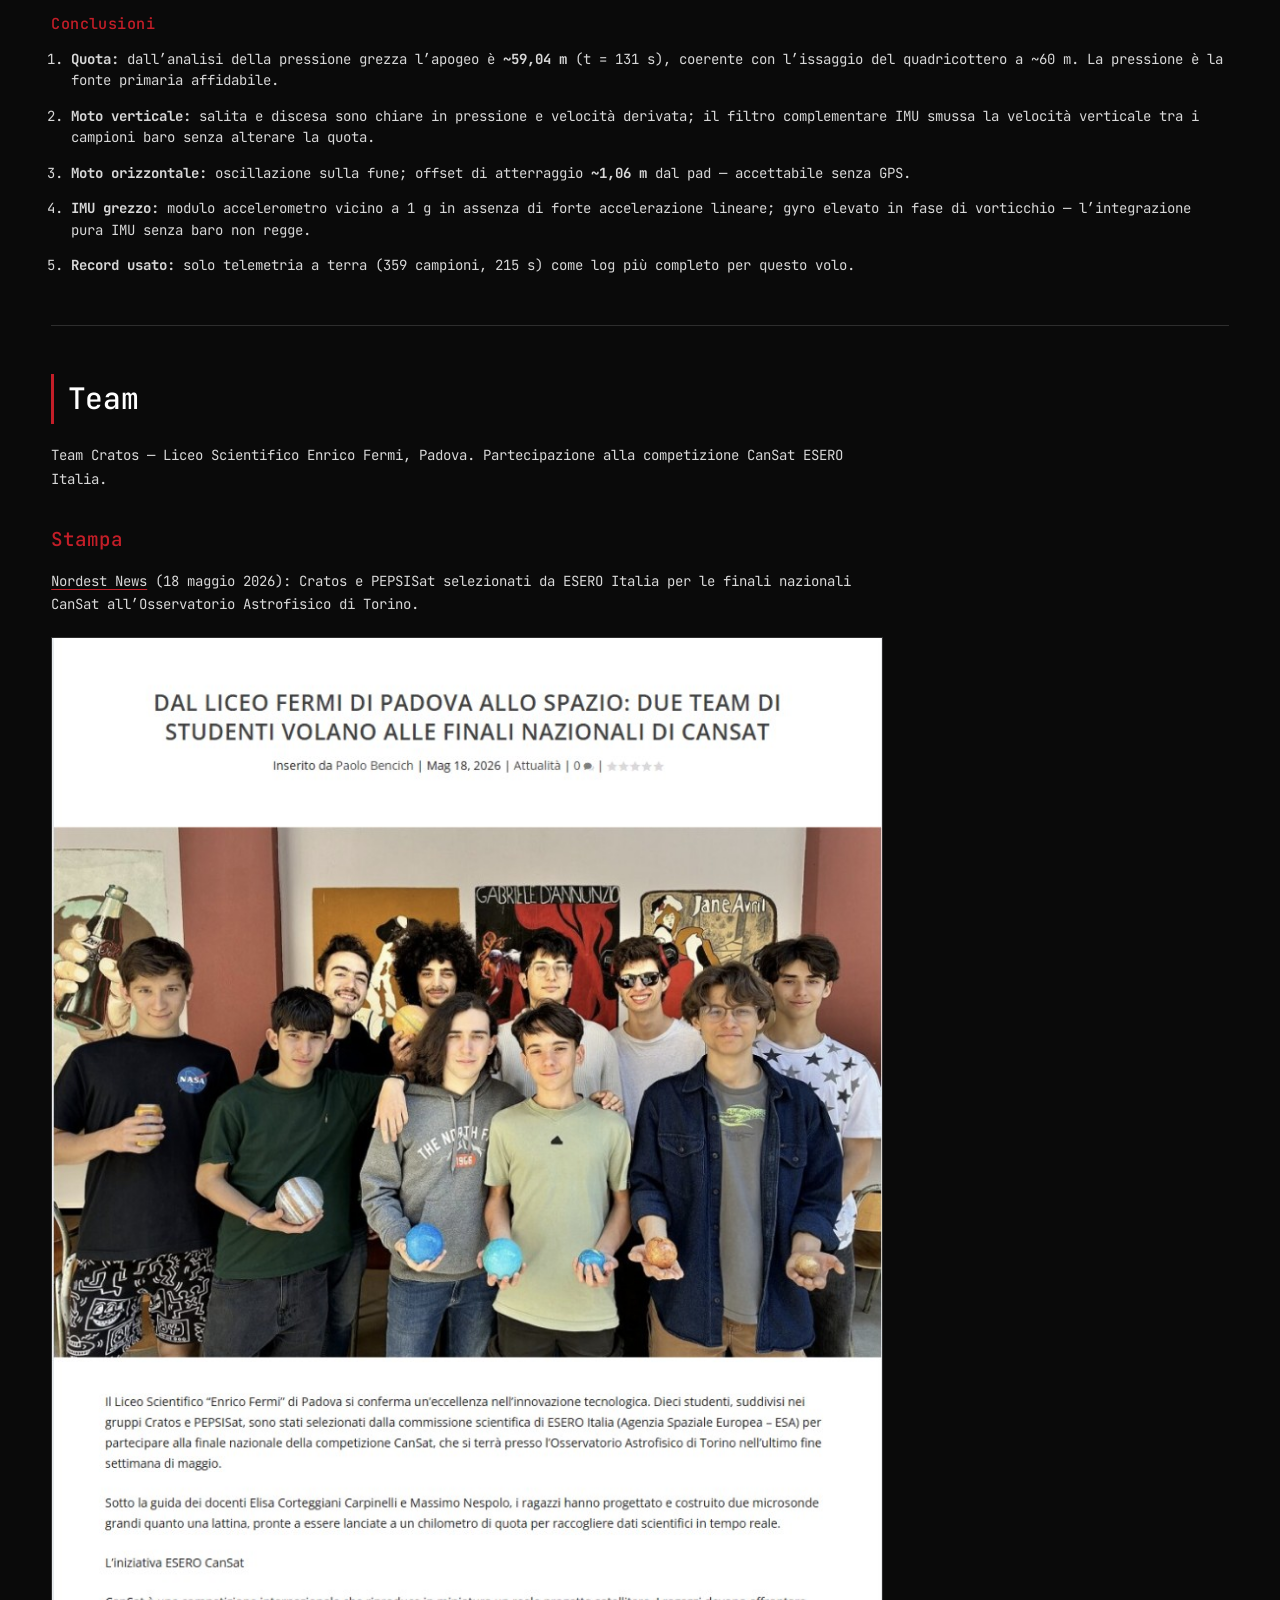
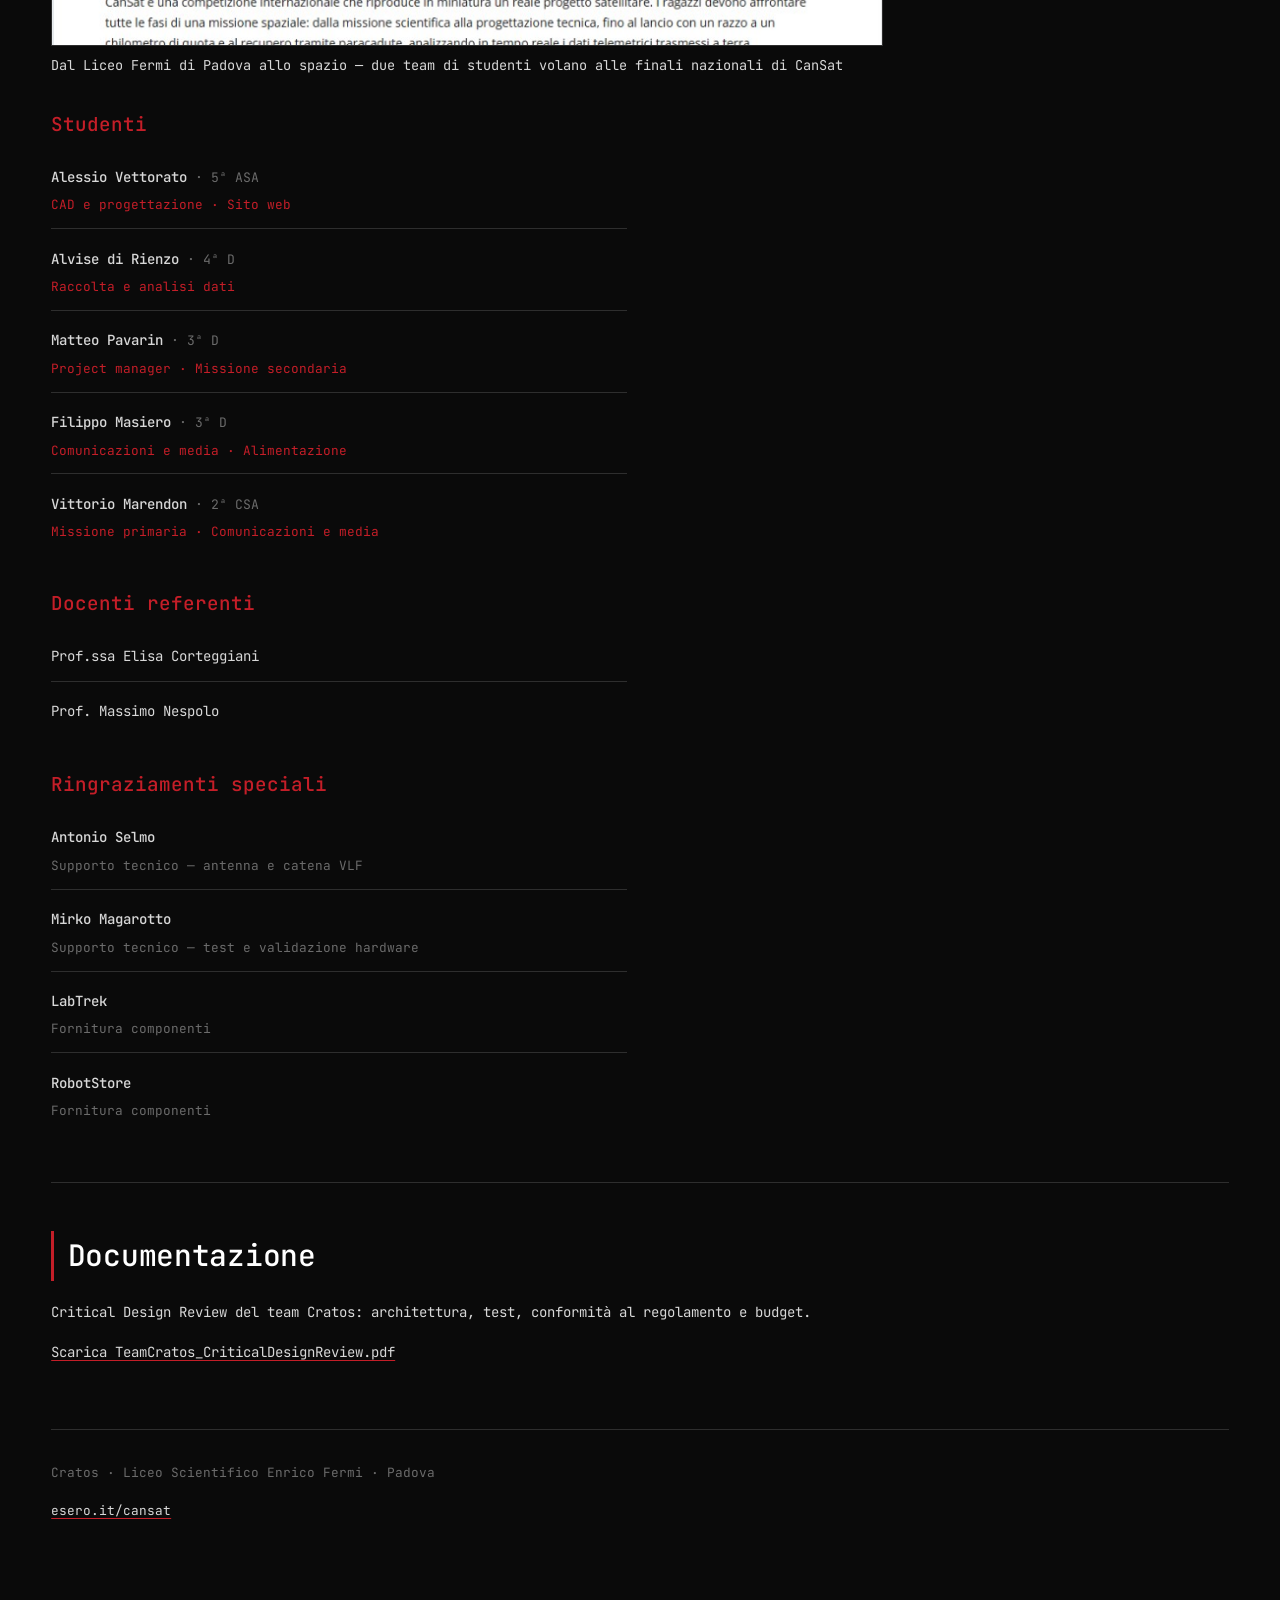
==== commit 49f53354: "Remove EM time-domain plot from lab section and delete unused assets. Co-authored-by: Cursor <cursor" ====
--- a/index.html
+++ b/index.html
@@ -489,11 +489,11 @@
         <h2 class="text-reveal" data-i18n="lab.title">Validazione in laboratorio</h2>
         <p class="text-reveal" data-i18n="lab.p1">
           Test della catena VLF con generatore di funzioni, oscilloscopio e analisi FFT in GNU
-          Octave; segnale EM nei primi millisecondi e diagramma di Bode (modulo e fase).
+          Octave; diagramma di Bode (modulo e fase).
         </p>
         <details class="toggle">
           <summary data-i18n="lab.toggle">
-            Grafici — spettrogramma, PSD, FFT, segnale EM e Bode
+            Grafici — spettrogramma, PSD, FFT e Bode
           </summary>
           <div class="toggle__body">
             <div class="fig-gallery fig-gallery--3">
@@ -525,30 +525,17 @@
                 >
               </figure>
             </div>
-            <div class="fig-gallery fig-gallery--2">
-              <figure class="figure">
-                <img
-                  src="assets/flight/em-signal-first-ms.png"
-                  alt="Segnale EM nel tempo (primi ms)"
-                  data-i18n-alt="lab.fig21alt"
-                  loading="lazy"
-                />
-                <span class="fig-label" data-i18n="lab.fig21"
-                  ><strong>Fig. 21</strong> Segnale EM nel tempo (primi ms)</span
-                >
-              </figure>
-              <figure class="figure">
-                <img
-                  src="assets/flight/bode-diagram.png"
-                  alt="Diagramma di Bode — modulo e fase"
-                  data-i18n-alt="lab.fig22alt"
-                  loading="lazy"
-                />
-                <span class="fig-label" data-i18n="lab.fig22"
-                  ><strong>Fig. 22</strong> Diagramma di Bode</span
-                >
-              </figure>
-            </div>
+            <figure class="figure">
+              <img
+                src="assets/flight/bode-diagram.png"
+                alt="Diagramma di Bode — modulo e fase"
+                data-i18n-alt="lab.fig21alt"
+                loading="lazy"
+              />
+              <span class="fig-label" data-i18n="lab.fig21"
+                ><strong>Fig. 21</strong> Diagramma di Bode</span
+              >
+            </figure>
           </div>
         </details>
       </section>
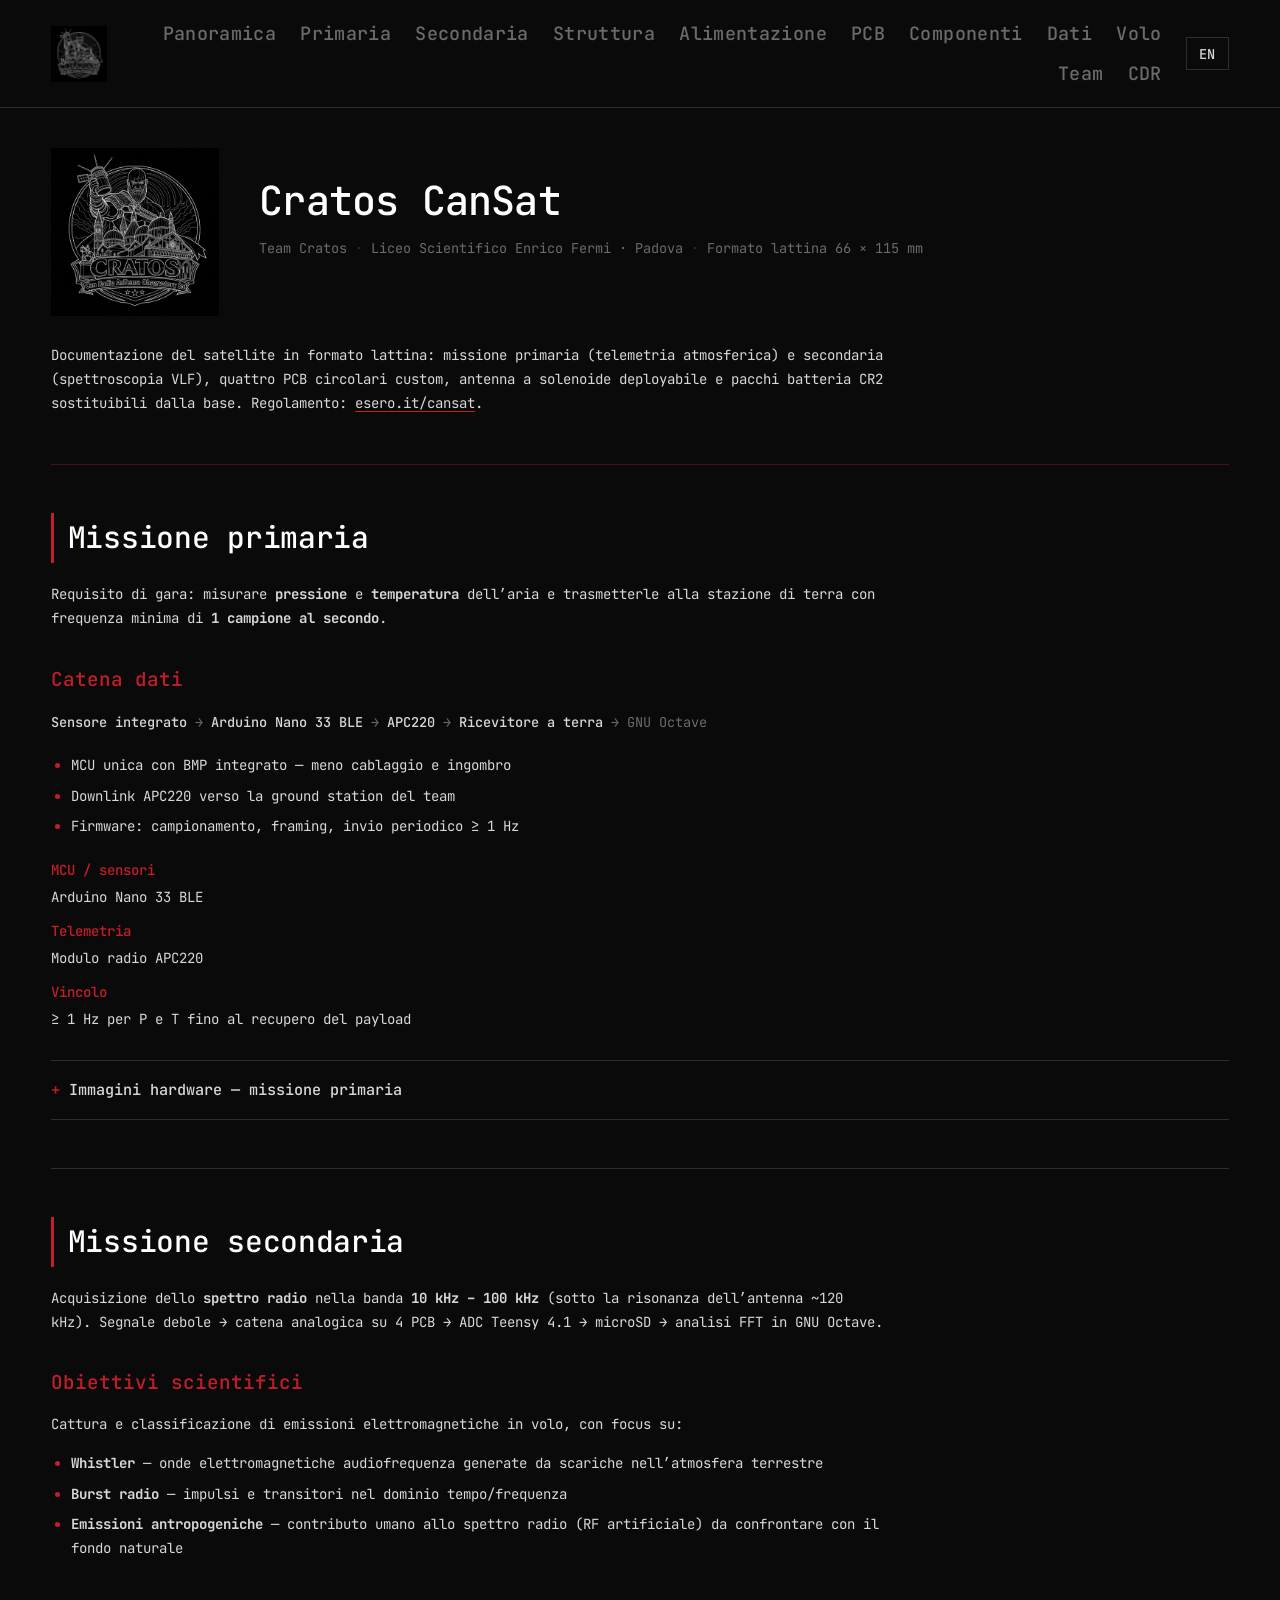
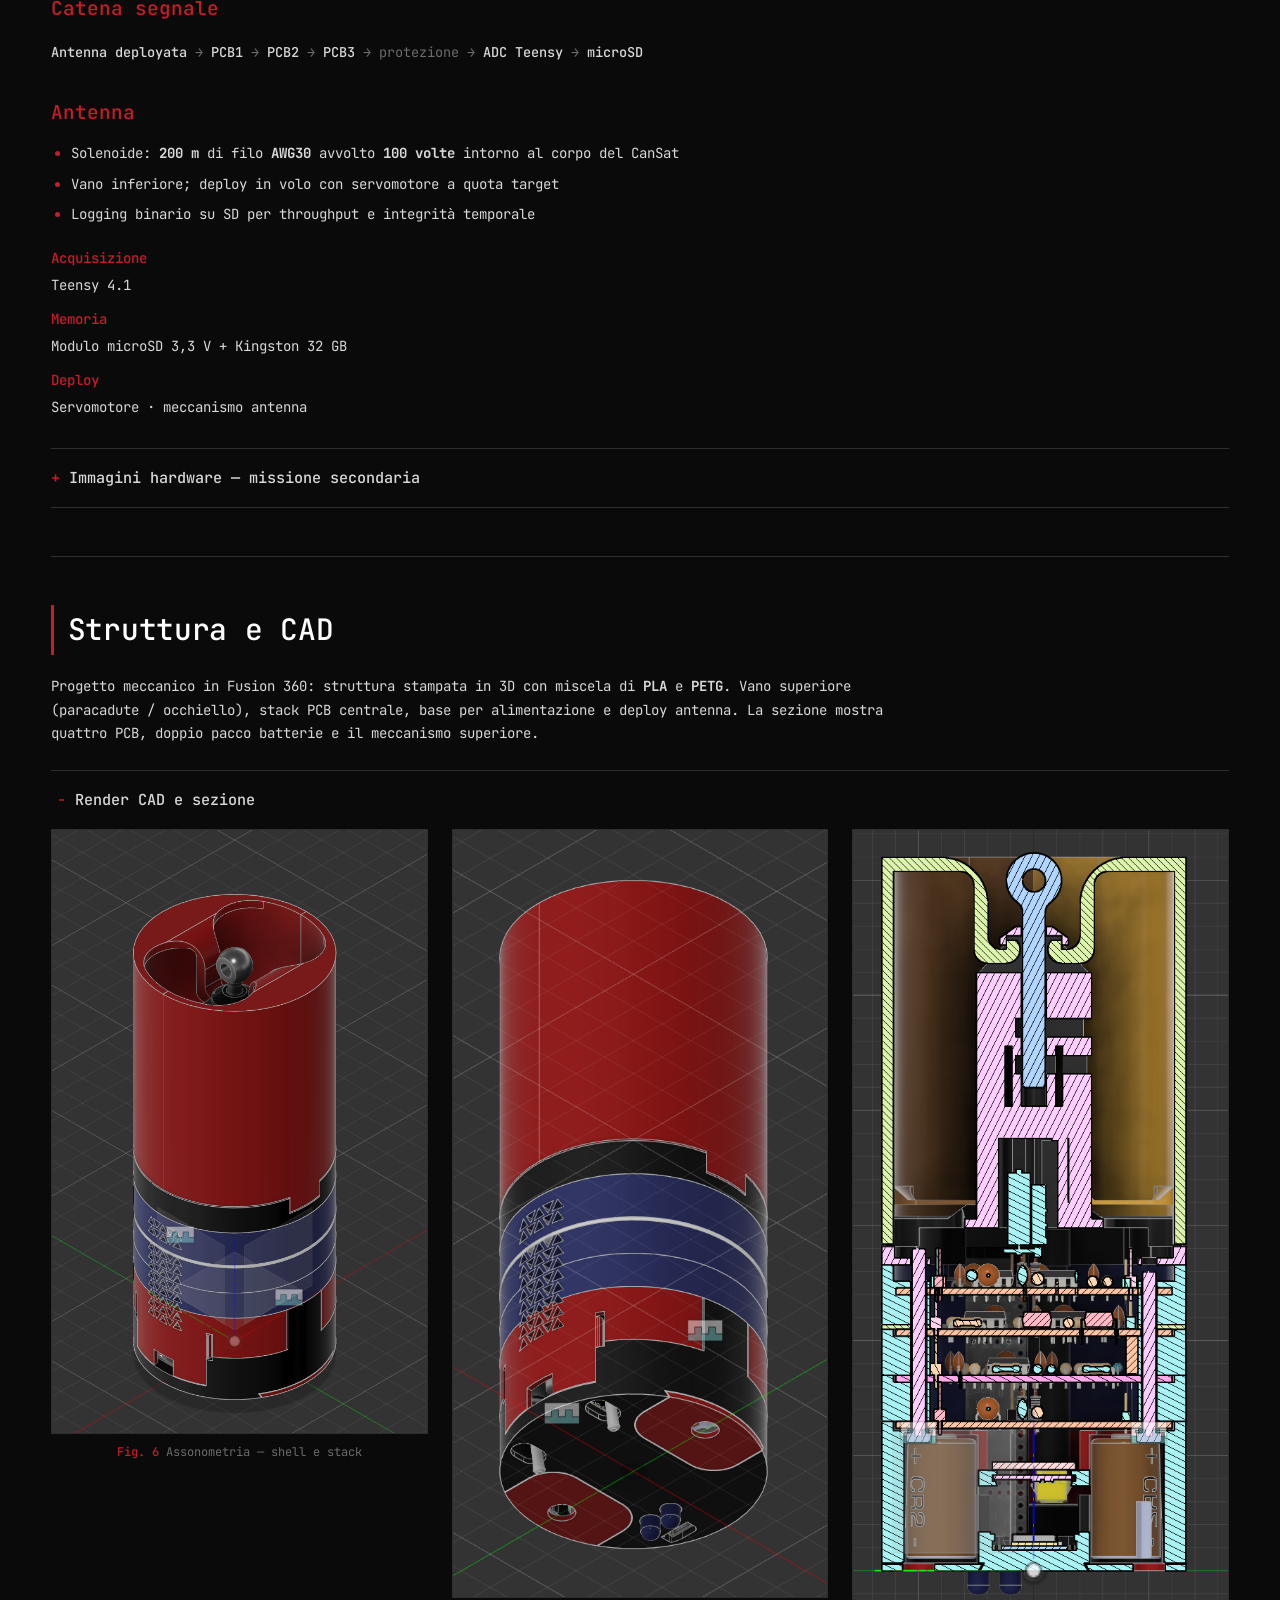
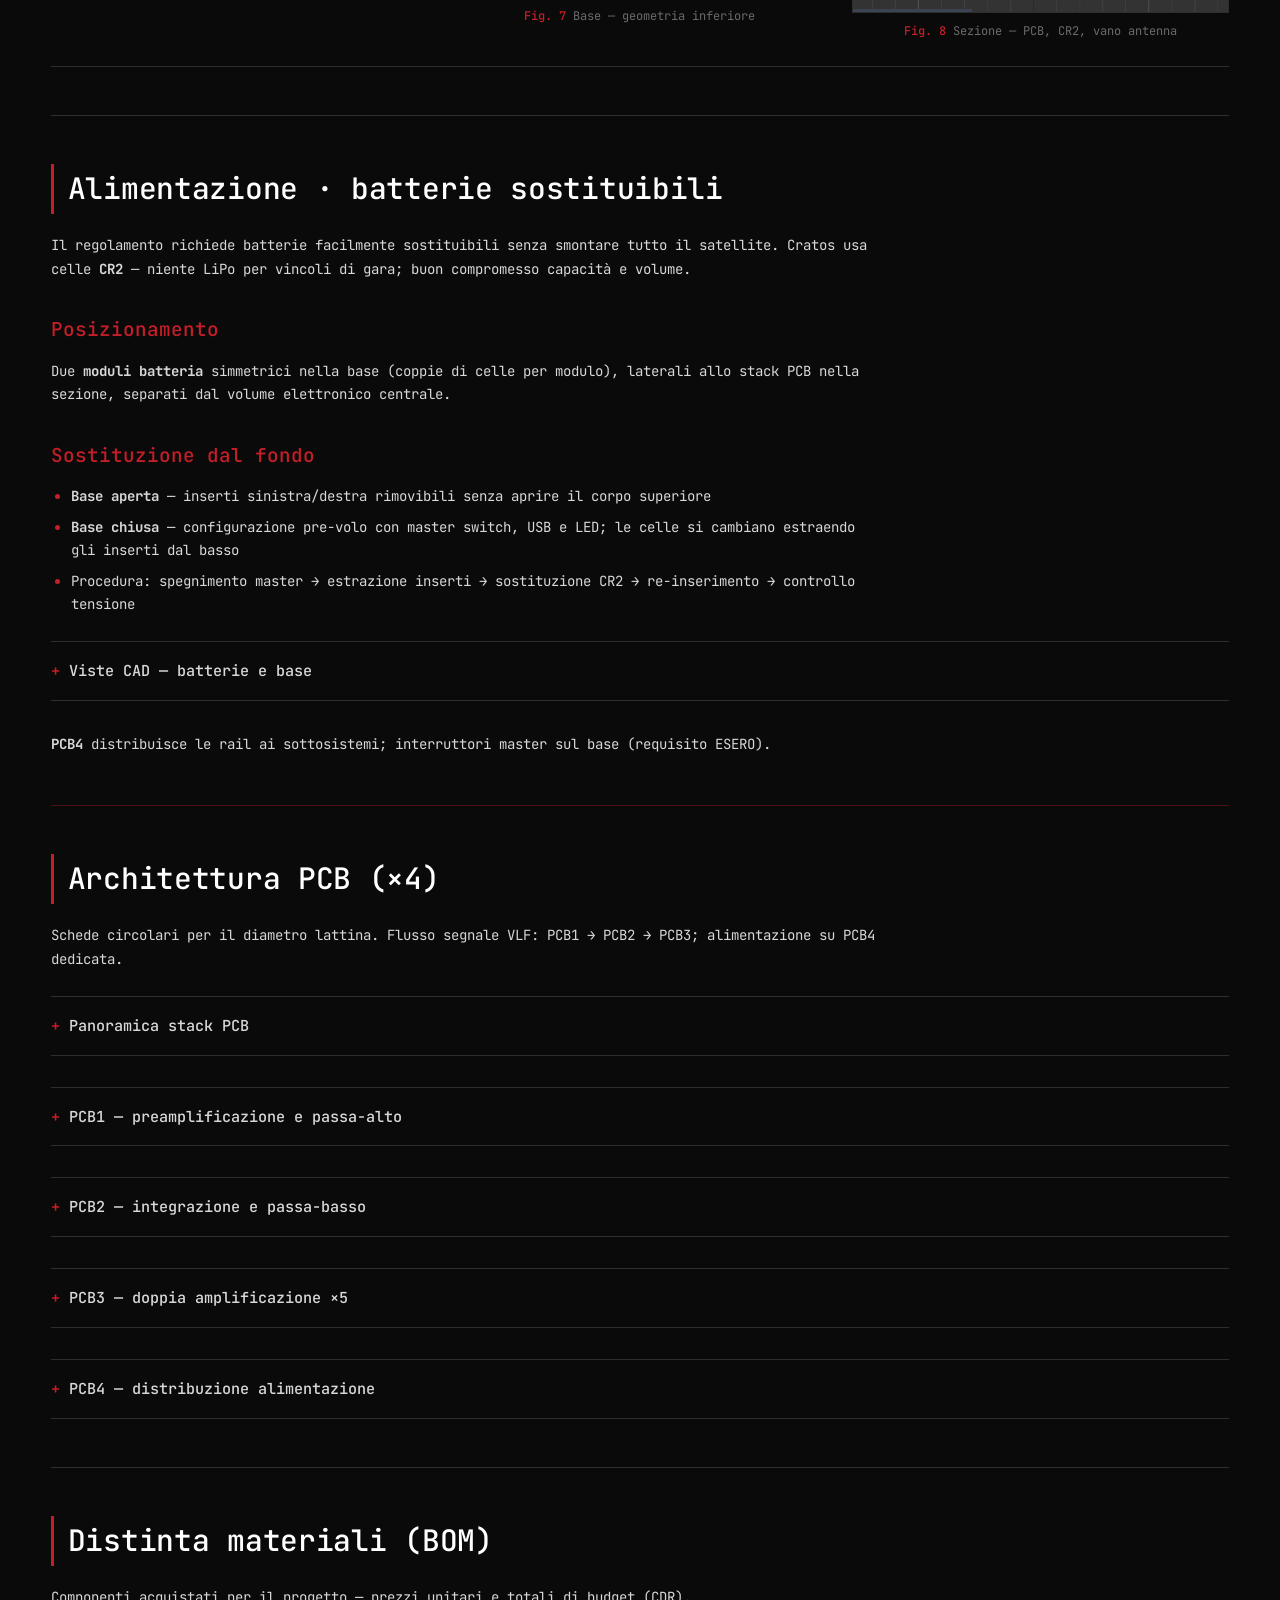
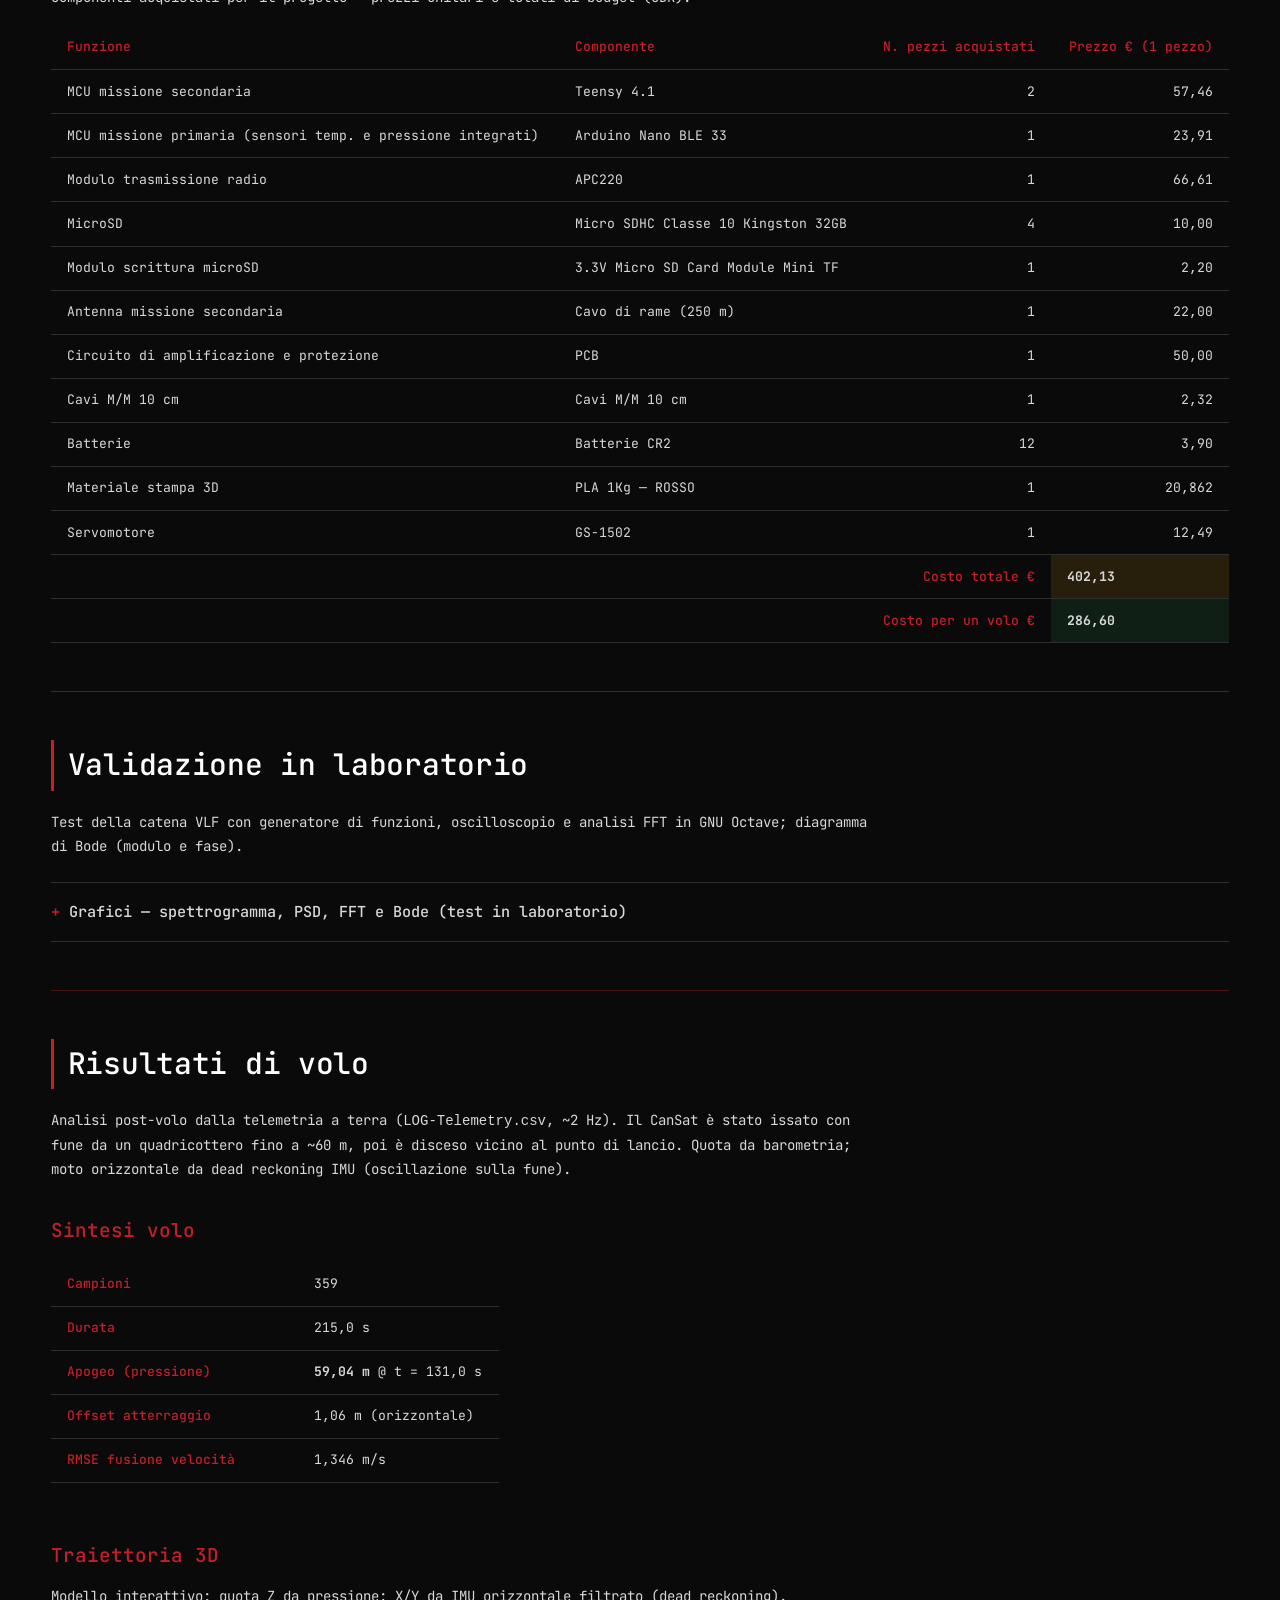
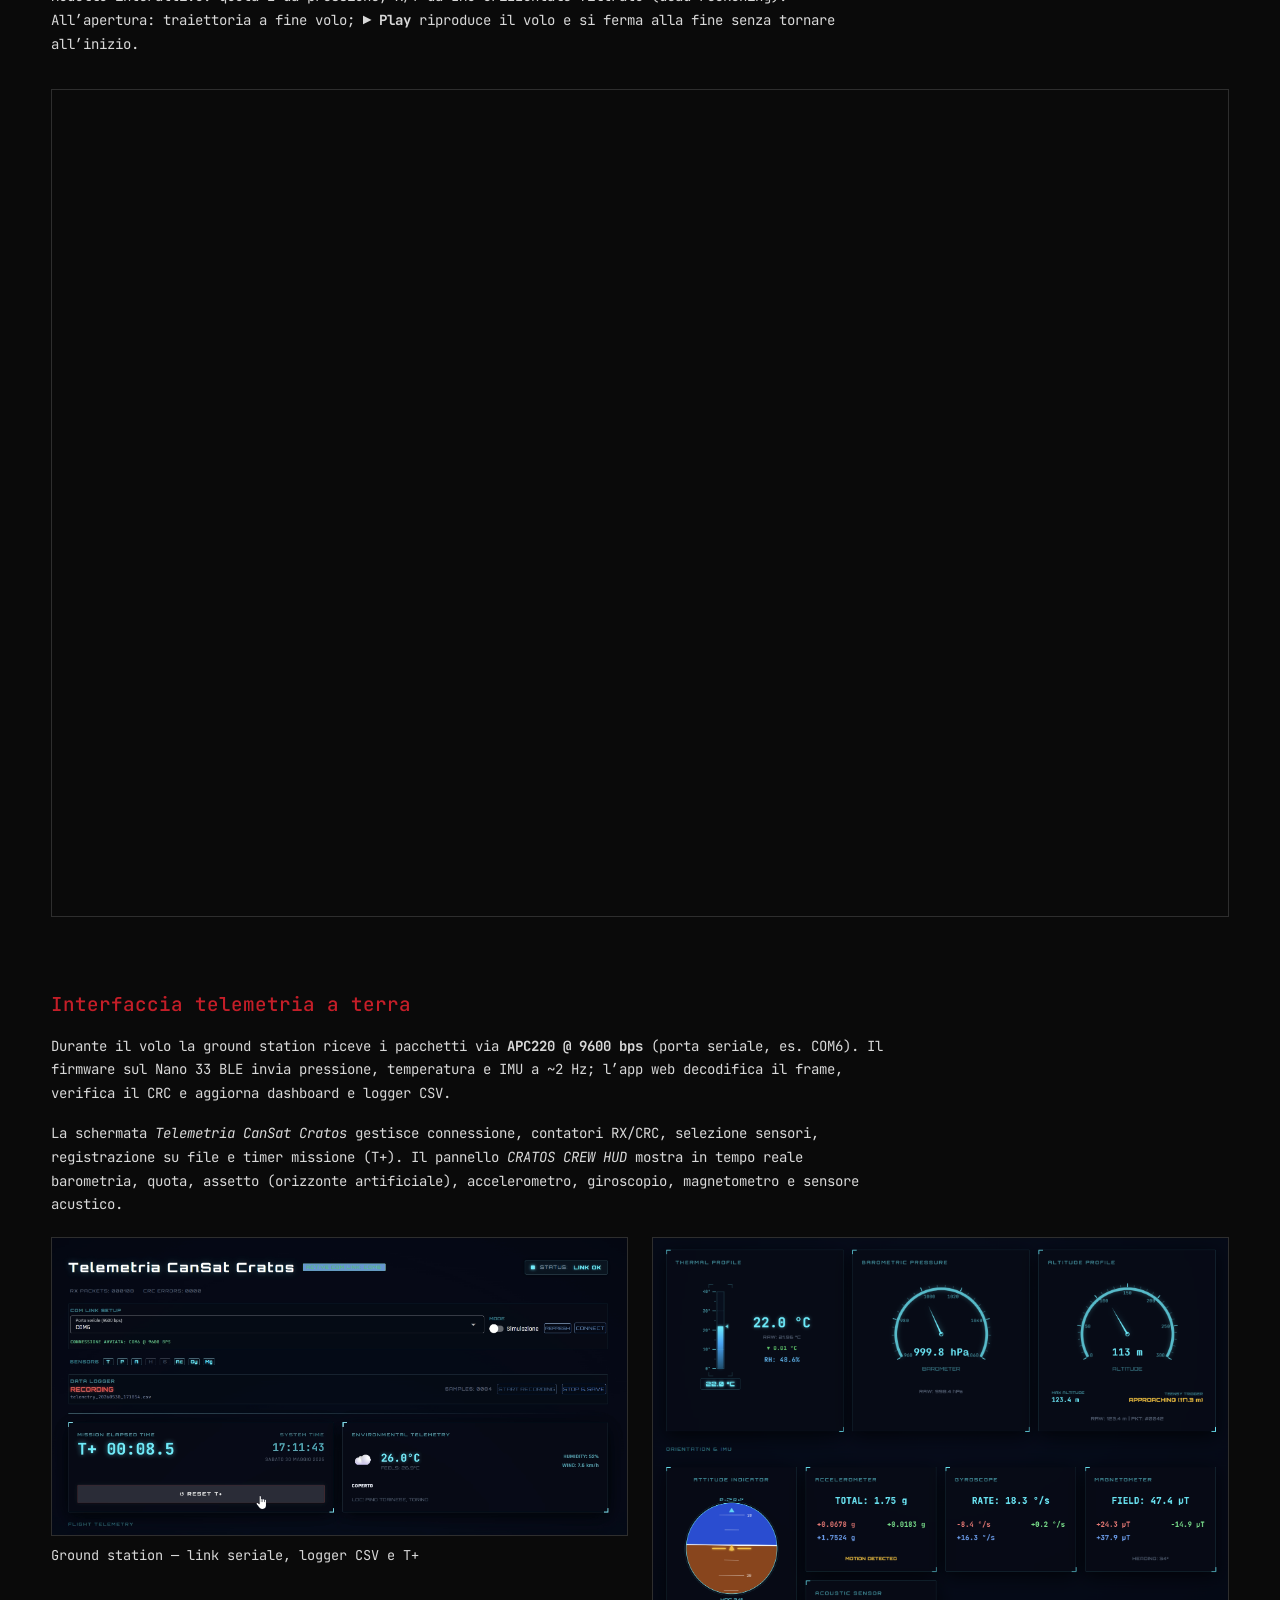
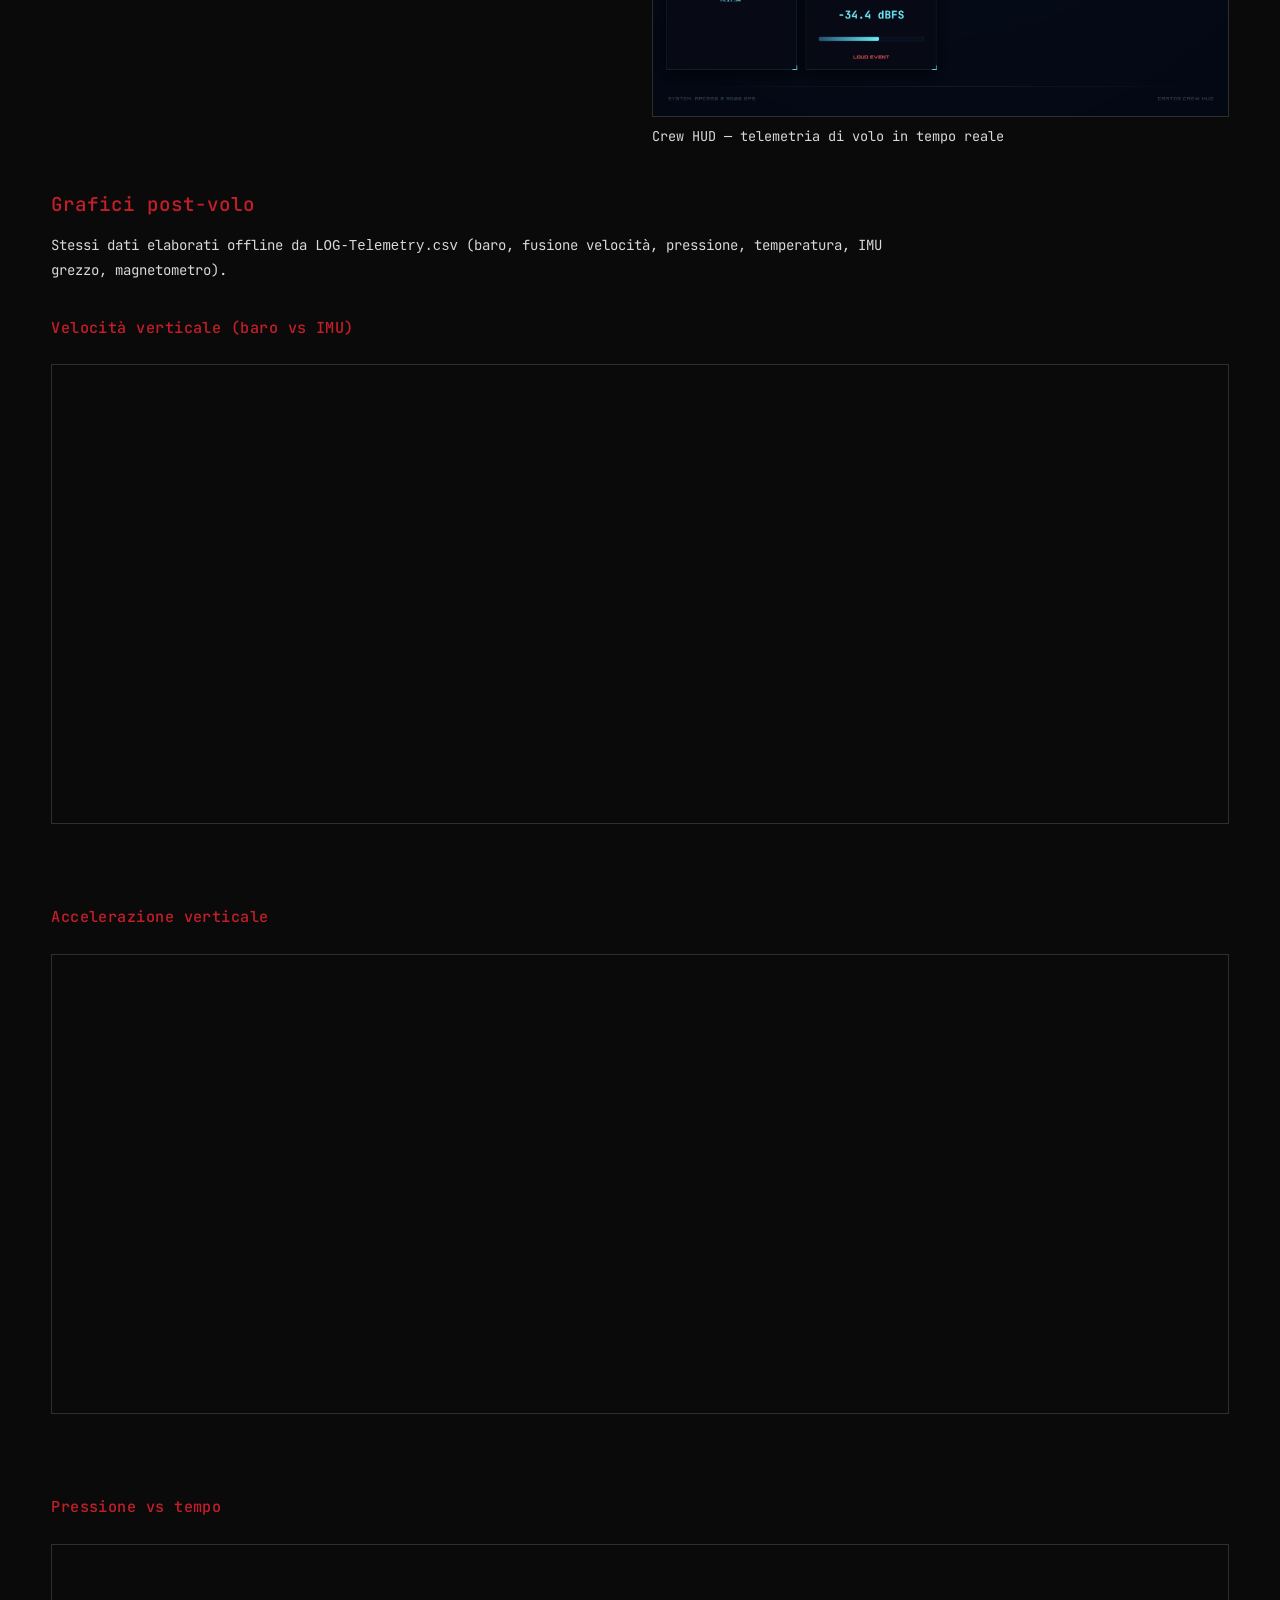
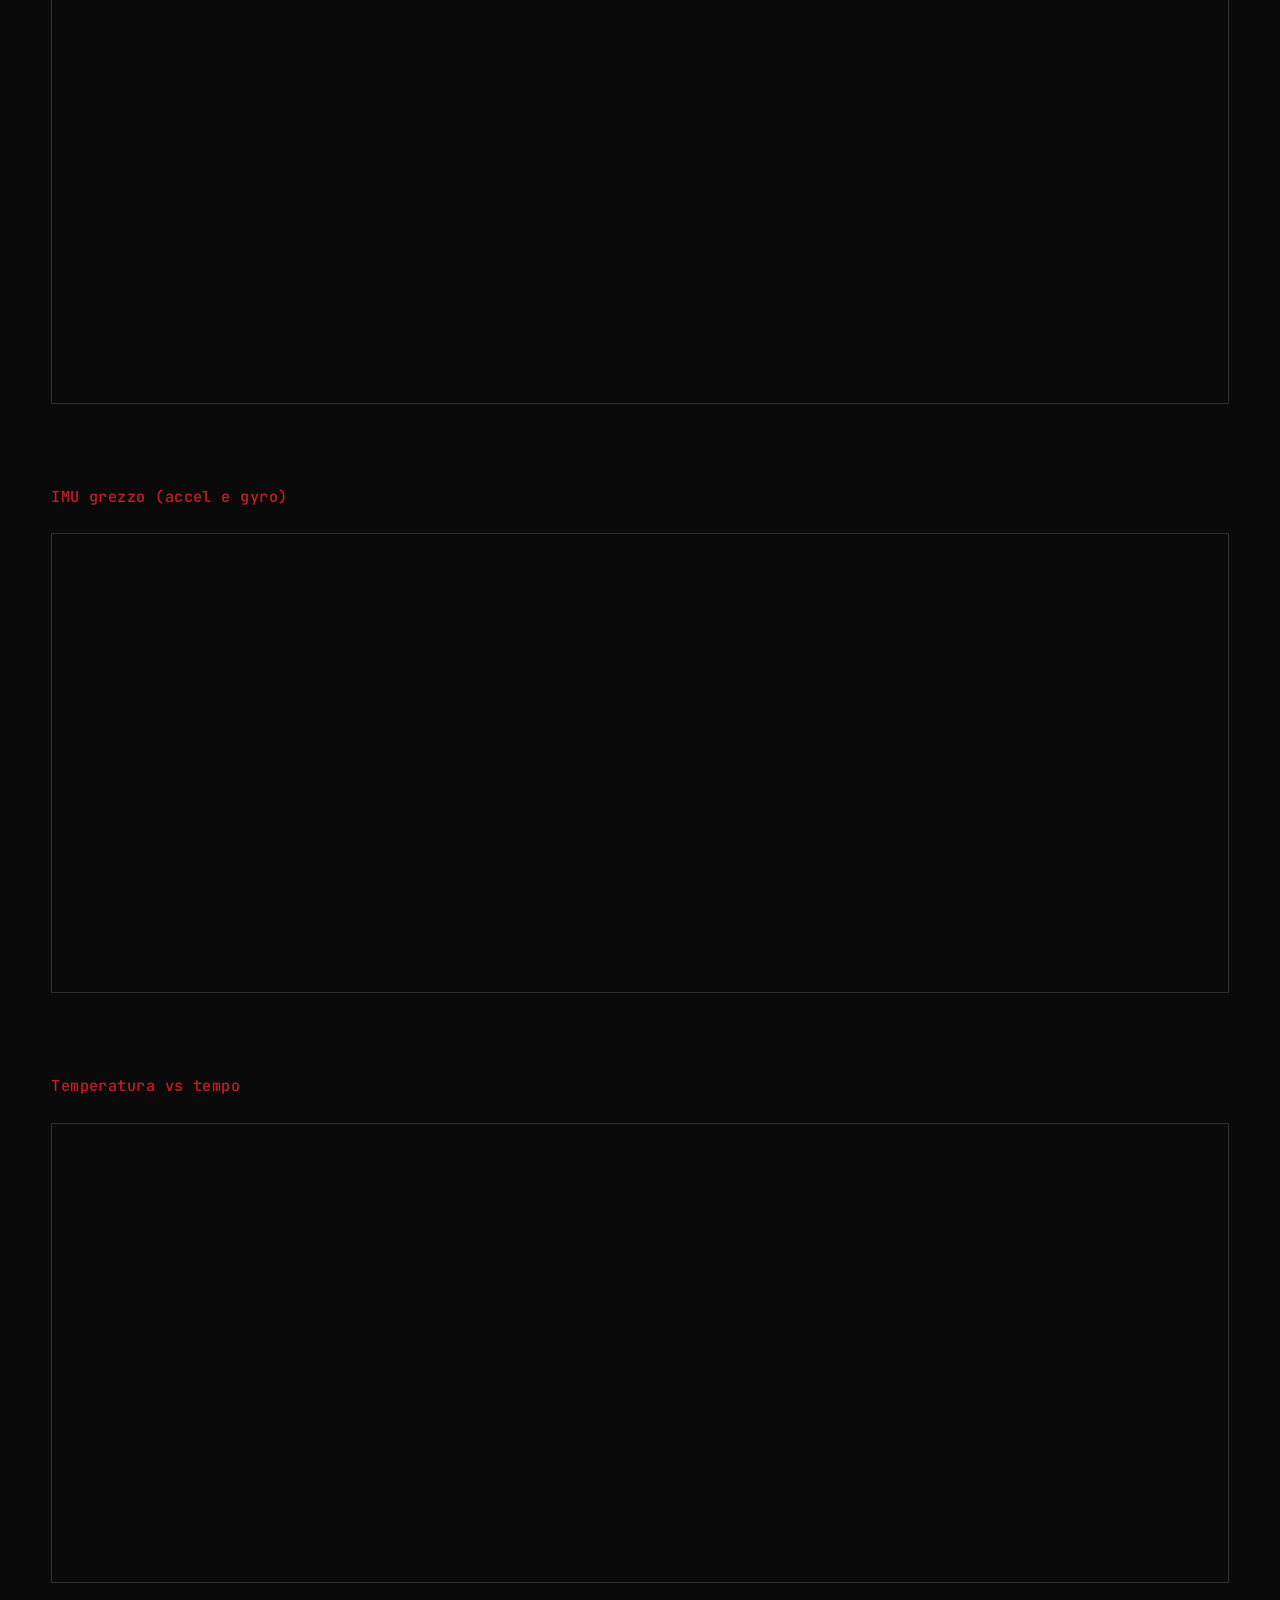
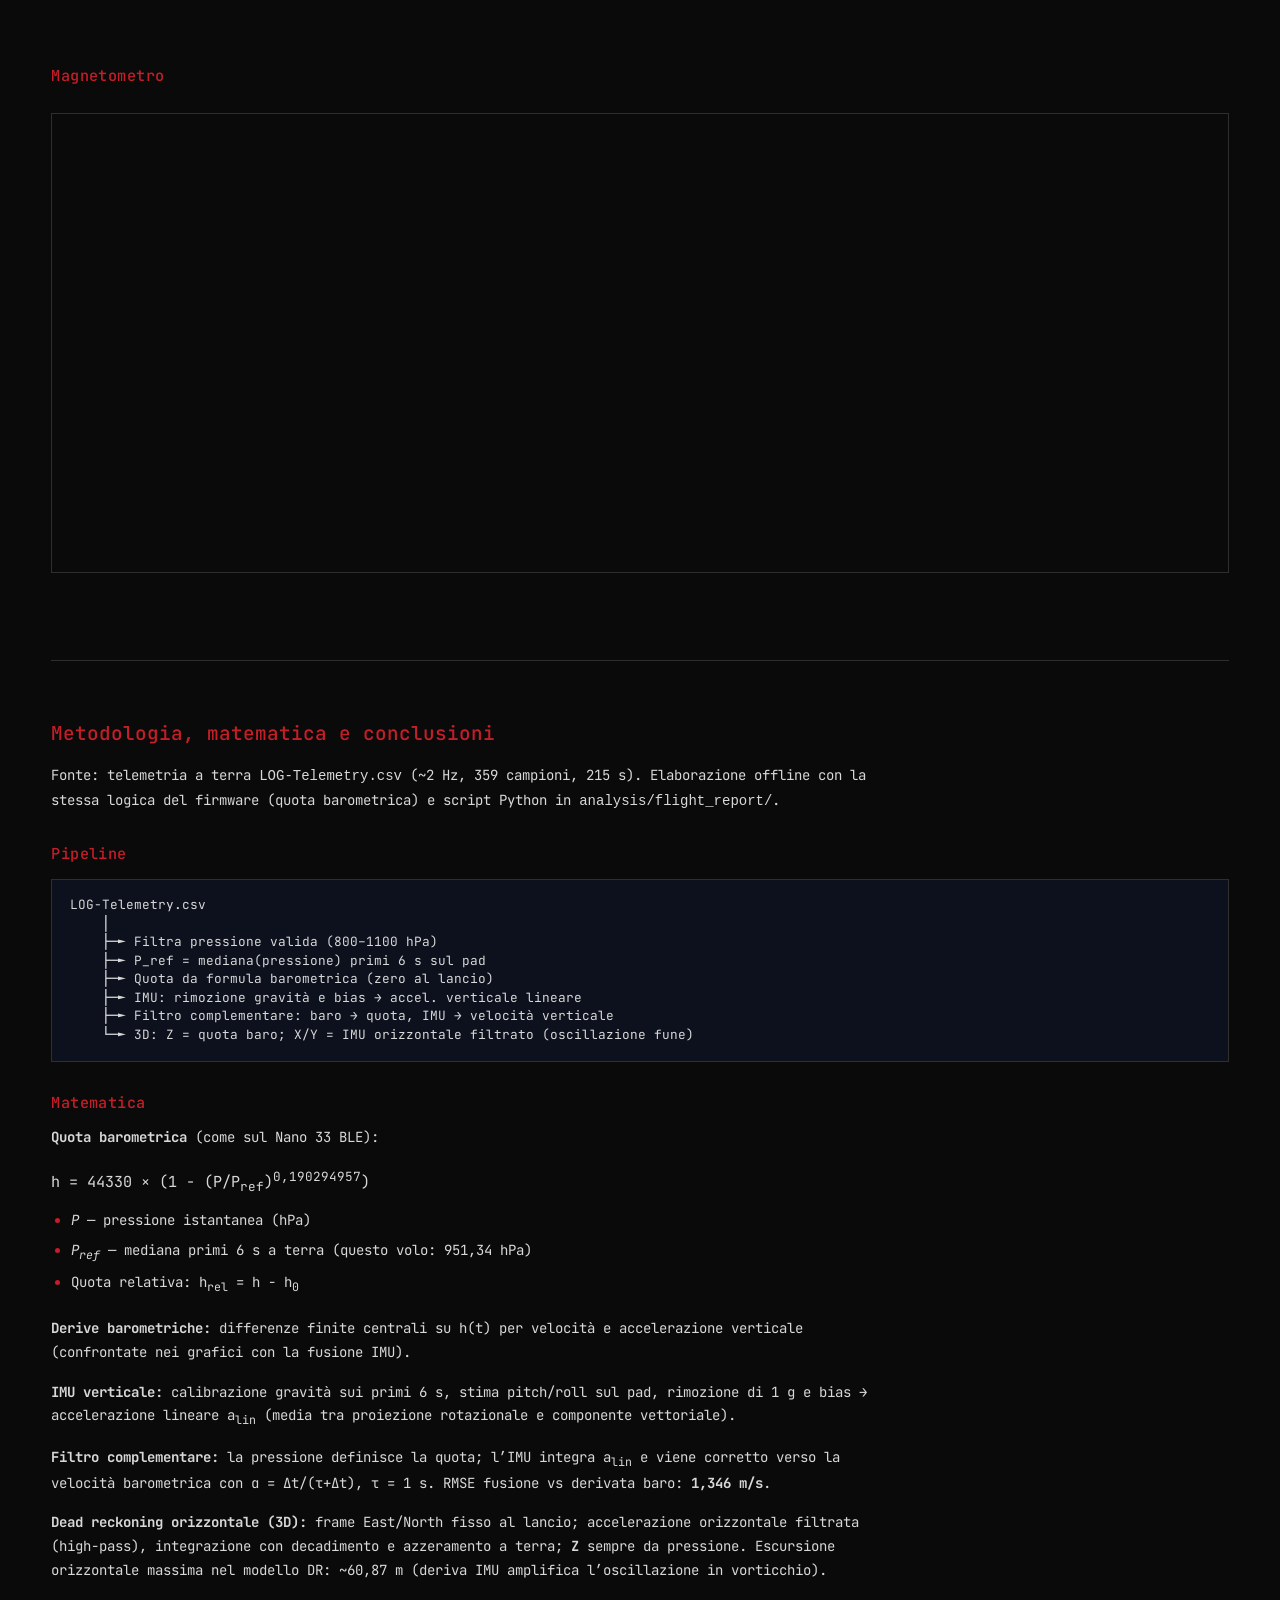
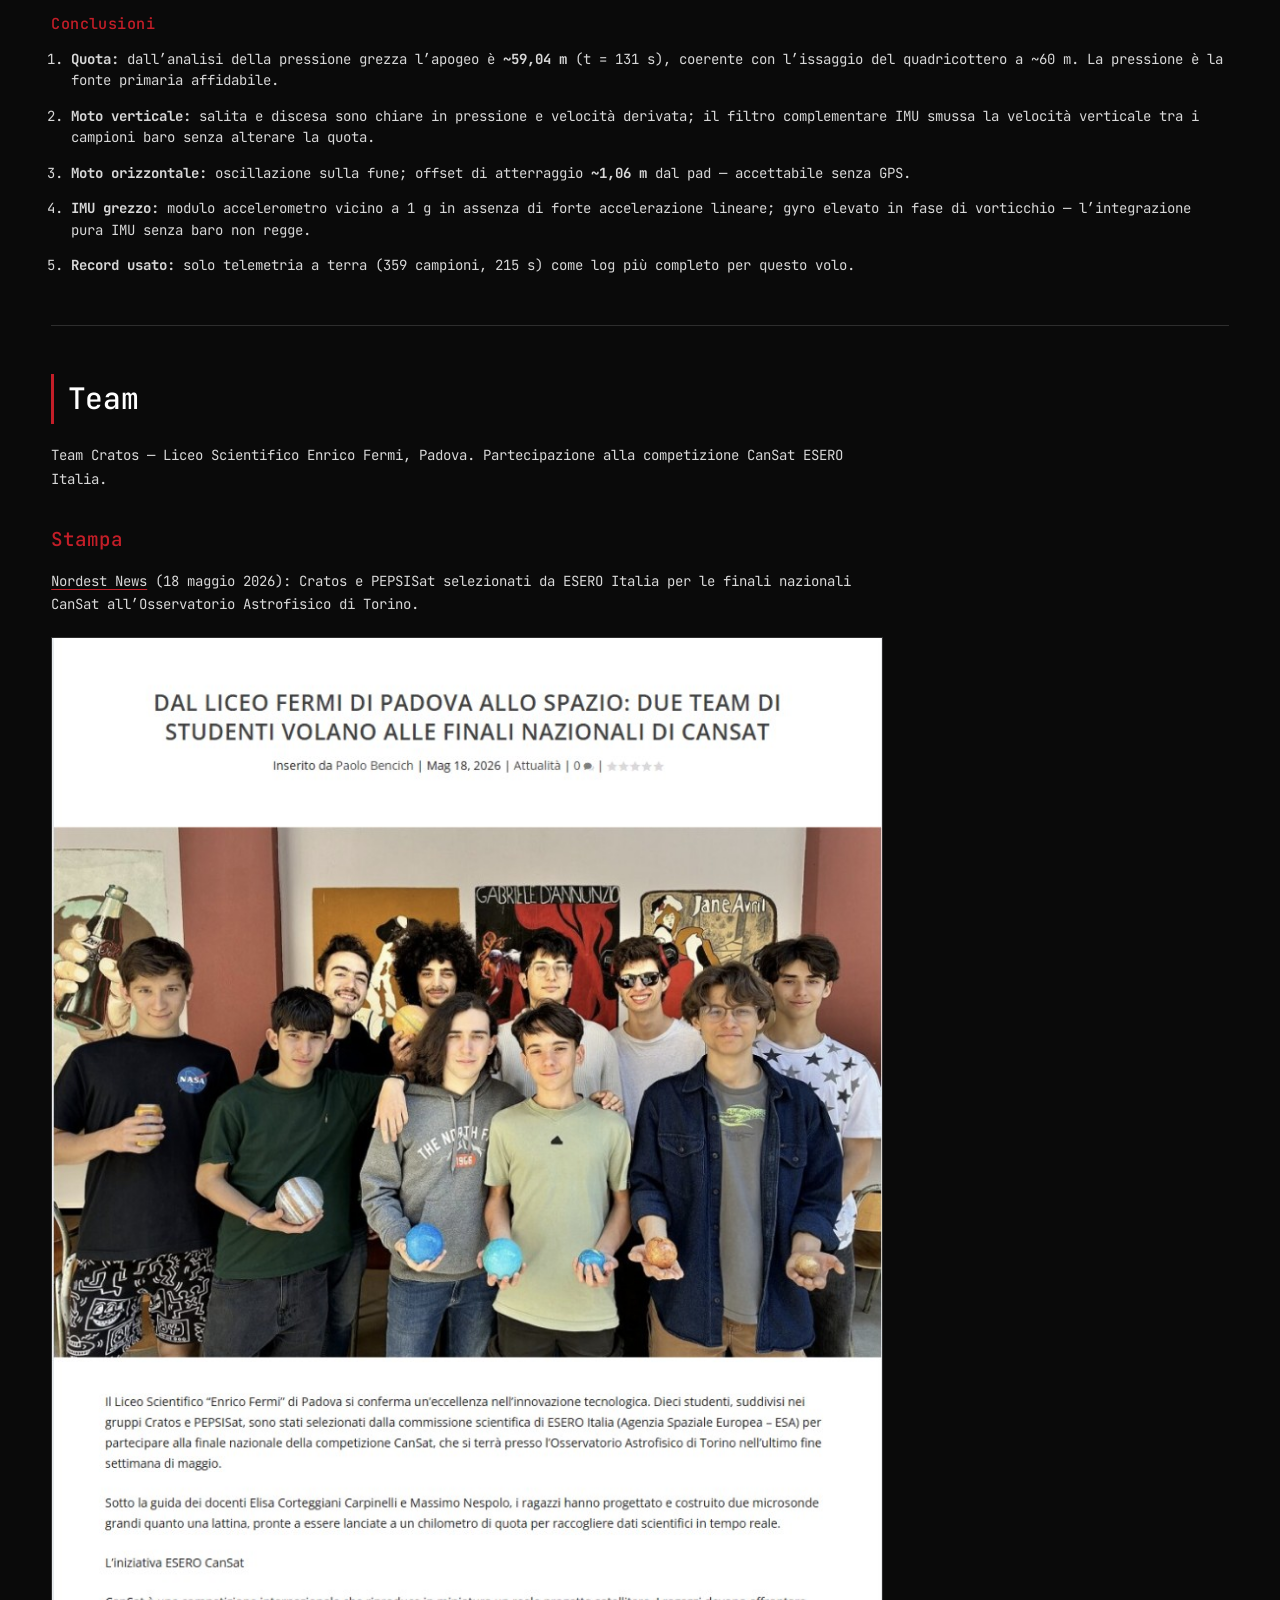
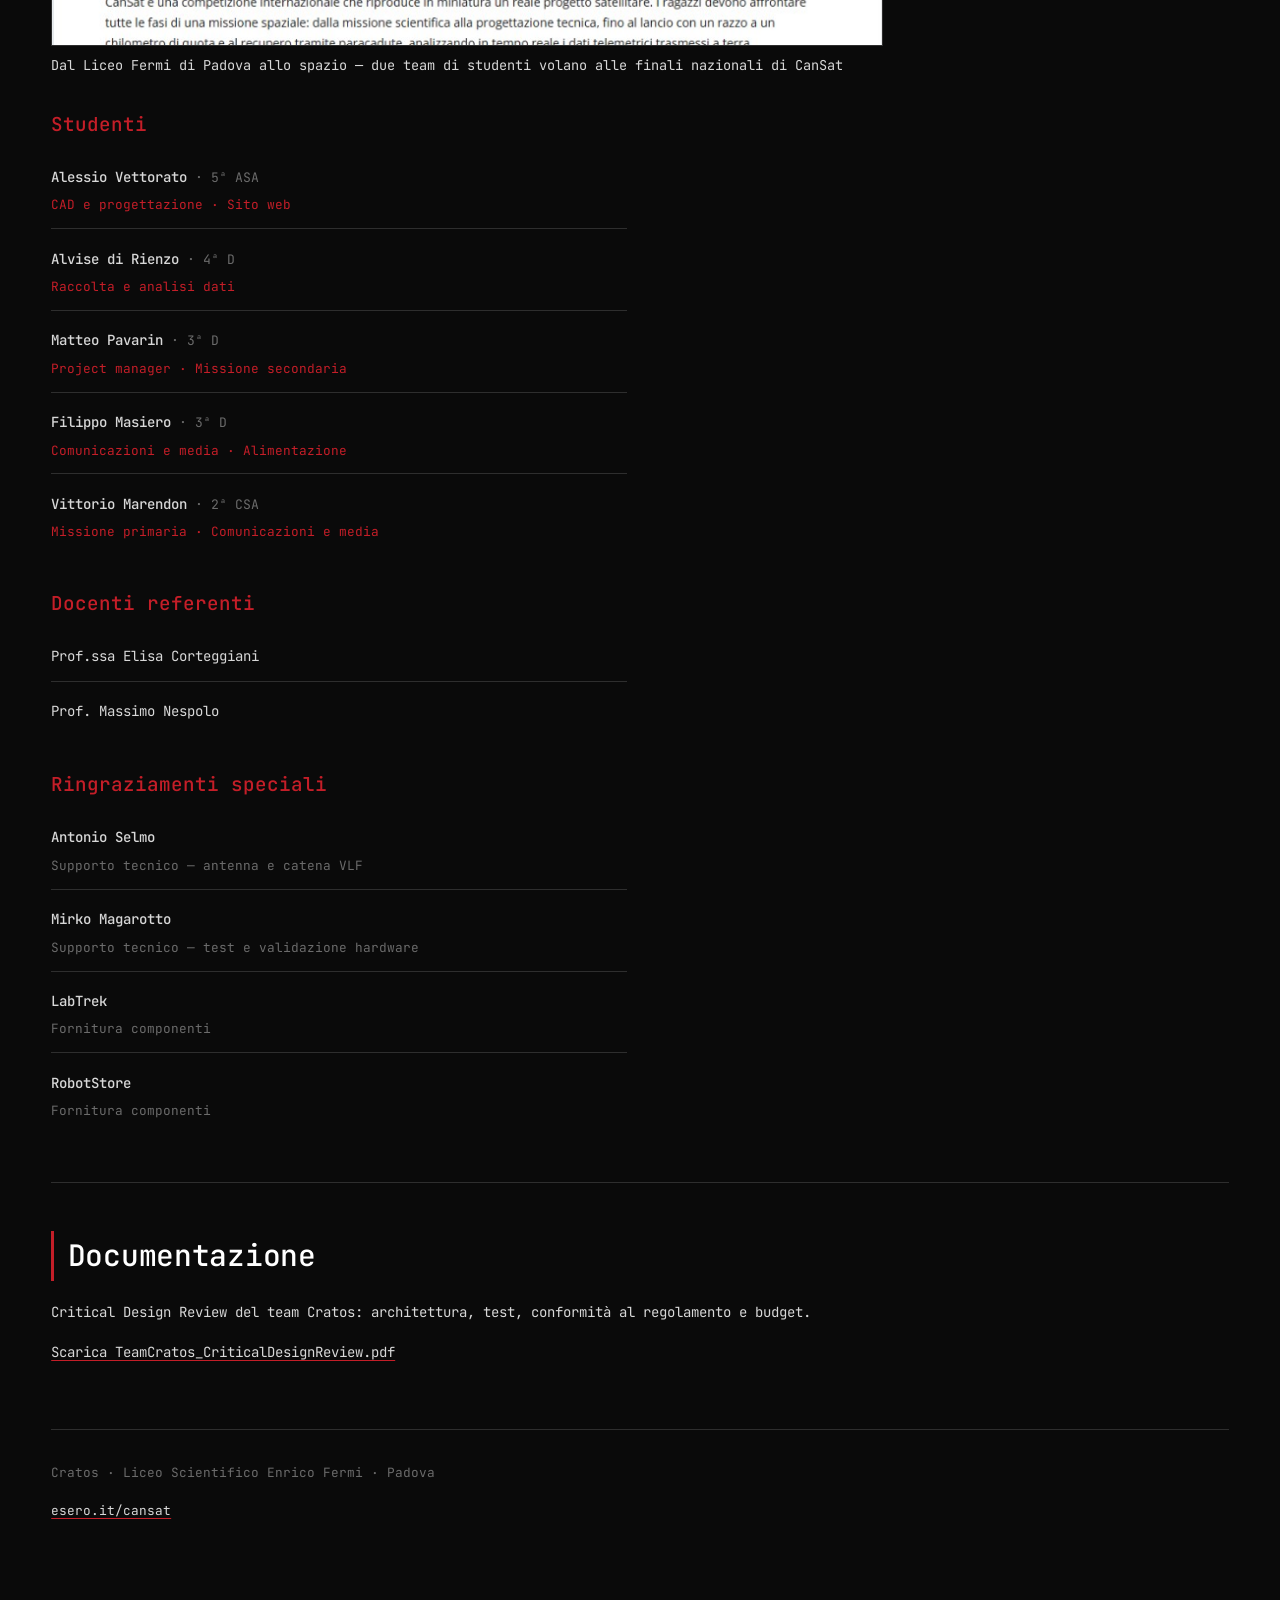
==== commit 9b9af275: "Add normalized spectrogram to lab test figures gallery. Co-authored-by: Cursor <cursoragent@cursor.c" ====
--- a/index.html
+++ b/index.html
@@ -293,11 +293,11 @@
         <details class="toggle">
           <summary data-i18n="pcb.toggle1">Panoramica stack PCB</summary>
           <div class="toggle__body fig-gallery fig-gallery--2">
-            <figure class="figure">
+            <figure class="figure figure--layout">
               <img src="assets/images/pcb-side.png" alt="Stack PCB vista laterale" loading="lazy" />
               <span class="fig-label"><strong>Fig. 12</strong> Stack — vista laterale</span>
             </figure>
-            <figure class="figure">
+            <figure class="figure figure--layout">
               <img src="assets/images/pcb-stack.png" alt="Impilamento PCB" loading="lazy" />
               <span class="fig-label"><strong>Fig. 13</strong> Impilamento meccanico</span>
             </figure>
@@ -493,10 +493,10 @@
         </p>
         <details class="toggle">
           <summary data-i18n="lab.toggle">
-            Grafici — spettrogramma, PSD, FFT e Bode
+            Grafici — spettrogramma, PSD, FFT e Bode (test in laboratorio)
           </summary>
           <div class="toggle__body">
-            <div class="fig-gallery fig-gallery--3">
+            <div class="fig-gallery fig-gallery--lab">
               <figure class="figure">
                 <img
                   src="assets/images/spettrogramma.png"
@@ -504,6 +504,17 @@
                   loading="lazy"
                 />
                 <span class="fig-label"><strong>Fig. 18</strong> Analisi tempo-frequenza</span>
+              </figure>
+              <figure class="figure">
+                <img
+                  src="assets/images/spettrogramma-normalized.png"
+                  alt="Spettrogramma del segnale normalizzato"
+                  data-i18n-alt="lab.fig18bAlt"
+                  loading="lazy"
+                />
+                <span class="fig-label" data-i18n="lab.fig18b"
+                  ><strong>Fig. 18b</strong> Spettrogramma normalizzato [dBV RMS]</span
+                >
               </figure>
               <figure class="figure">
                 <img
@@ -524,18 +535,18 @@
                   ><strong>Fig. 20</strong> FFT — spettro elettromagnetico (V)</span
                 >
               </figure>
+              <figure class="figure">
+                <img
+                  src="assets/flight/bode-diagram.png"
+                  alt="Diagramma di Bode — modulo e fase"
+                  data-i18n-alt="lab.fig21alt"
+                  loading="lazy"
+                />
+                <span class="fig-label" data-i18n="lab.fig21"
+                  ><strong>Fig. 21</strong> Diagramma di Bode</span
+                >
+              </figure>
             </div>
-            <figure class="figure">
-              <img
-                src="assets/flight/bode-diagram.png"
-                alt="Diagramma di Bode — modulo e fase"
-                data-i18n-alt="lab.fig21alt"
-                loading="lazy"
-              />
-              <span class="fig-label" data-i18n="lab.fig21"
-                ><strong>Fig. 21</strong> Diagramma di Bode</span
-              >
-            </figure>
           </div>
         </details>
       </section>
